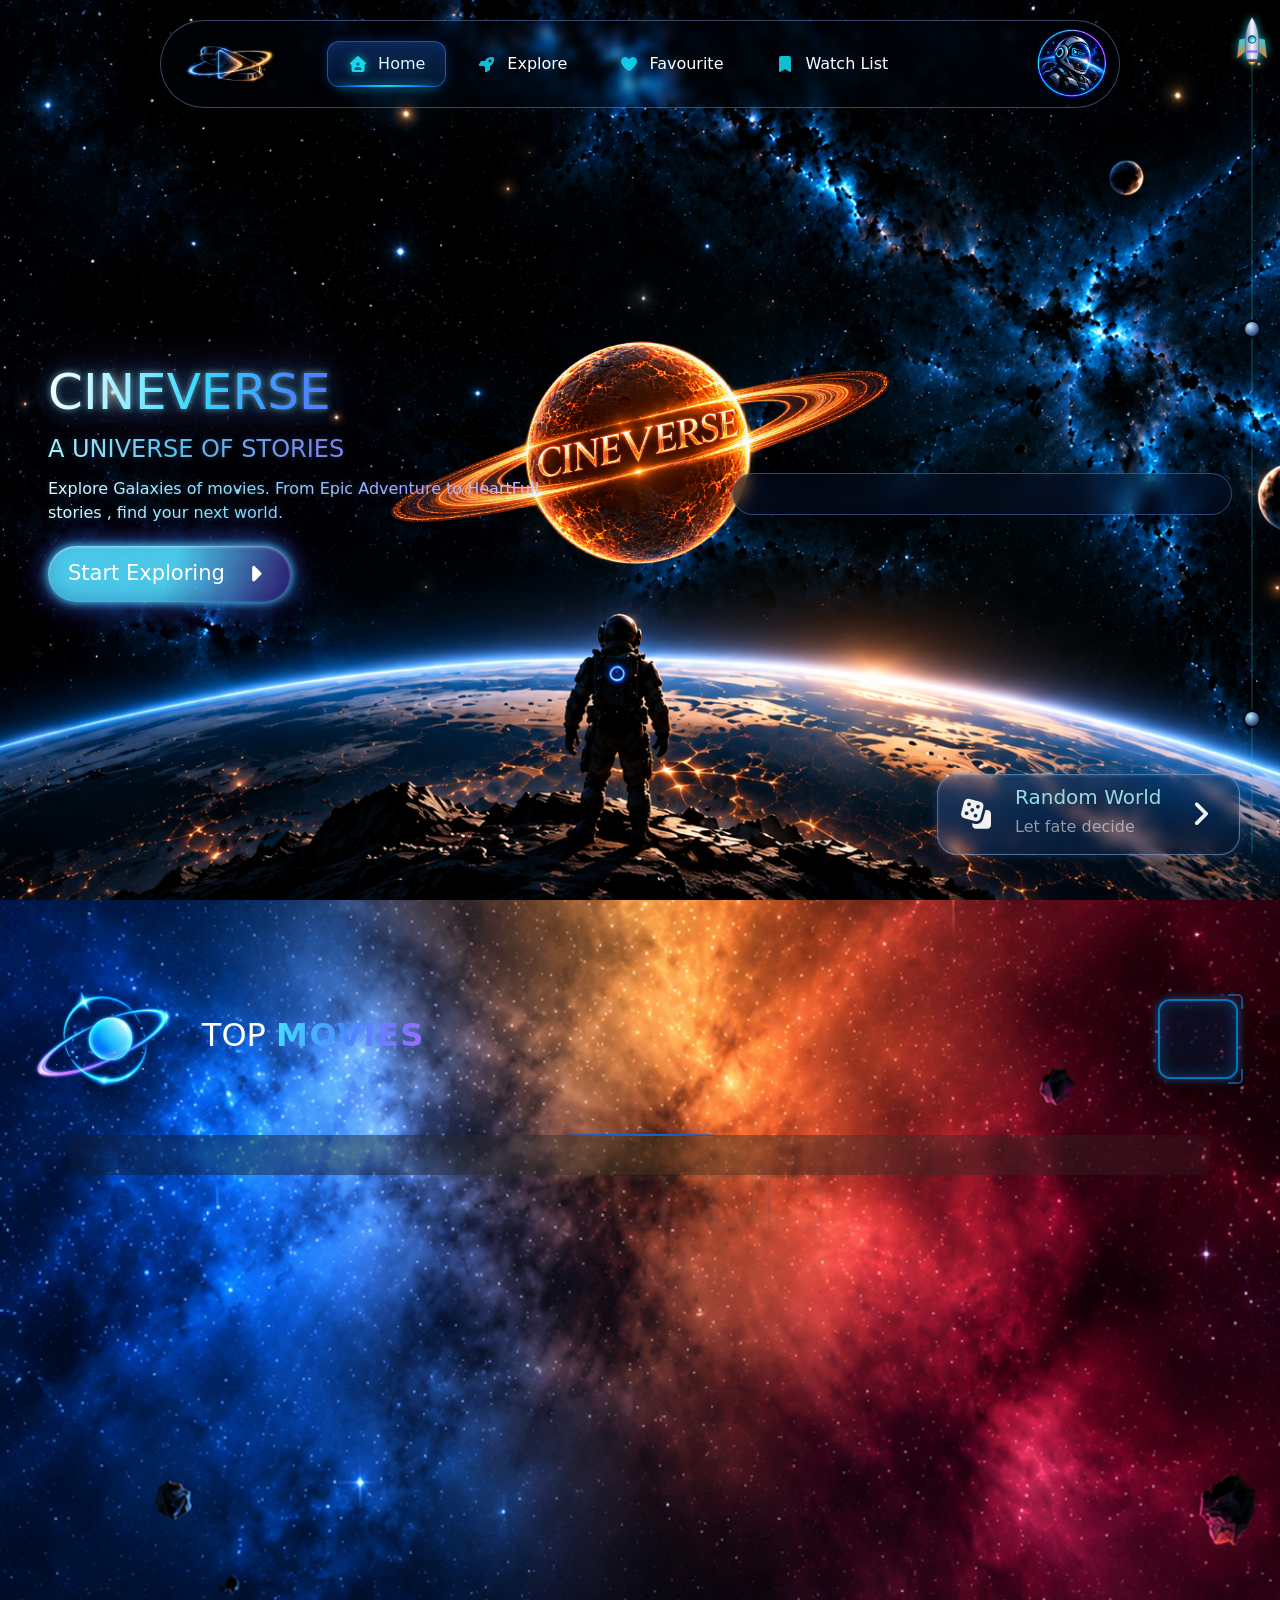
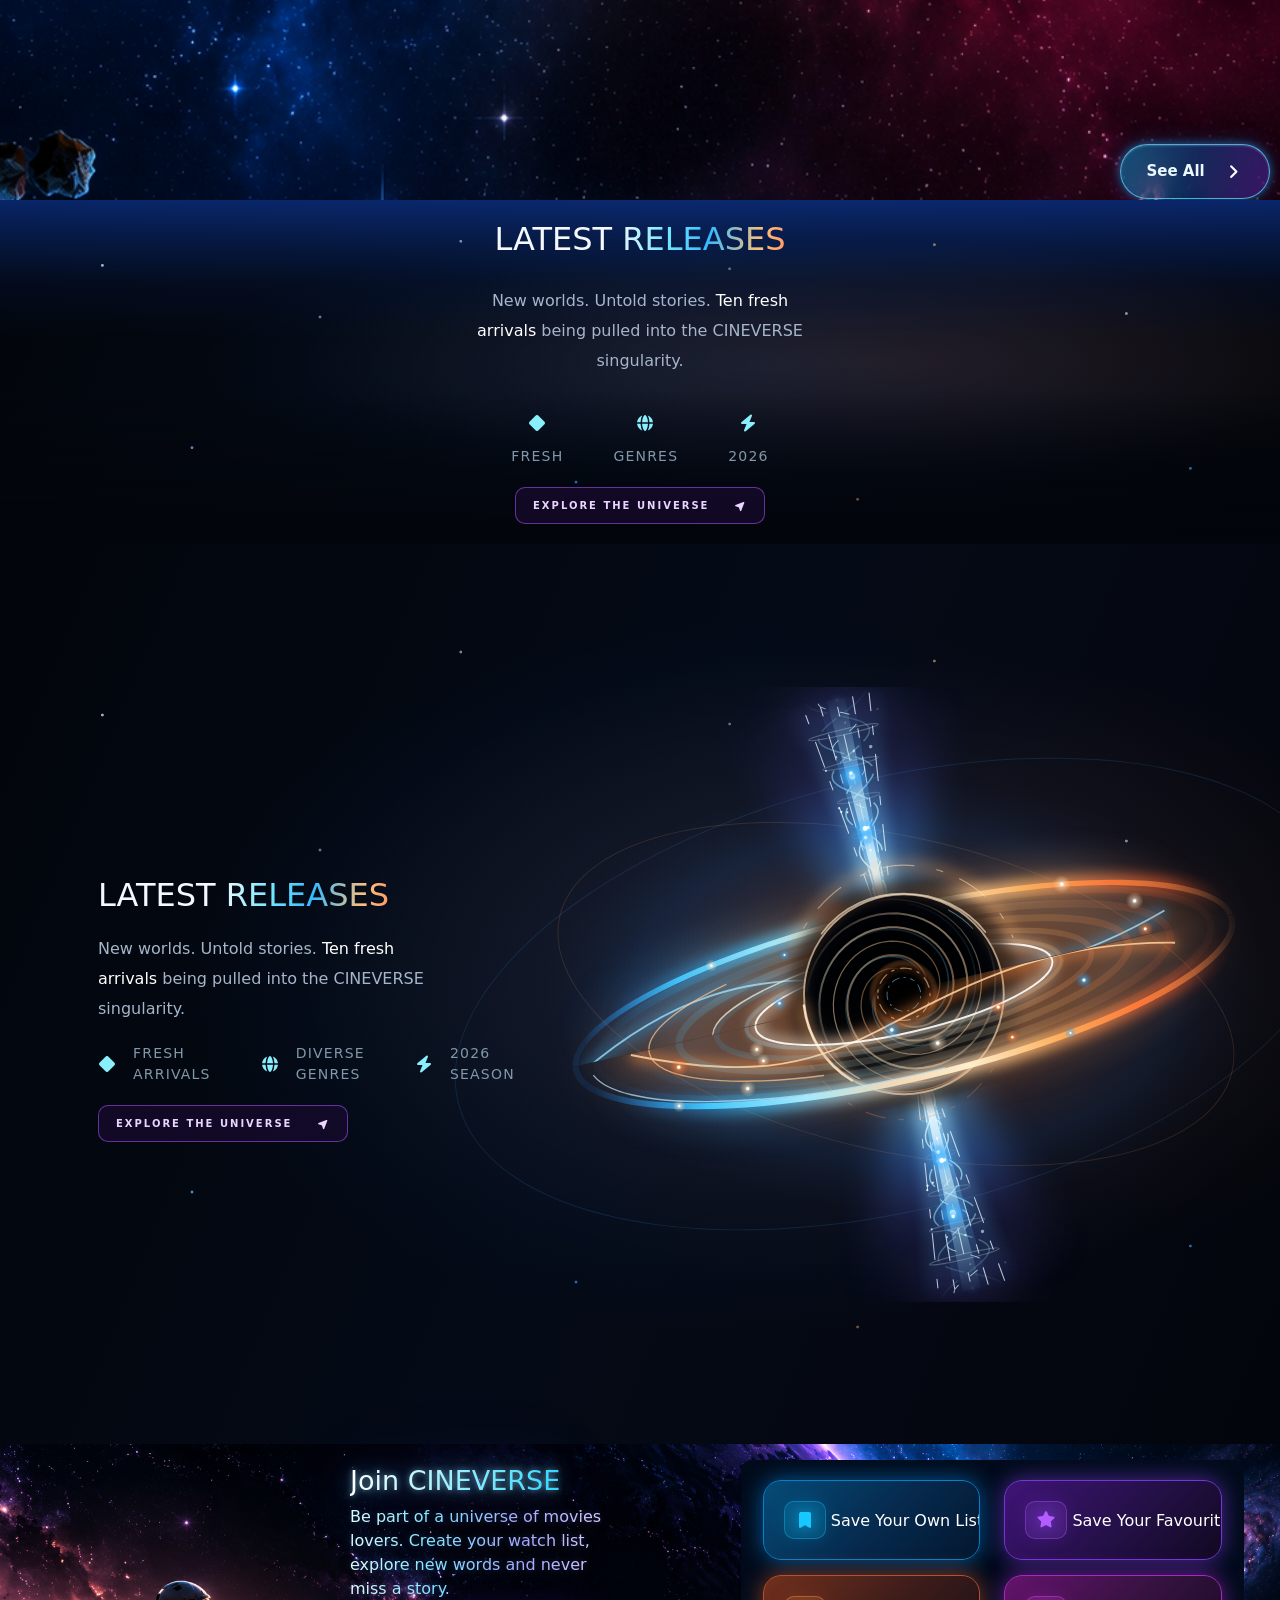
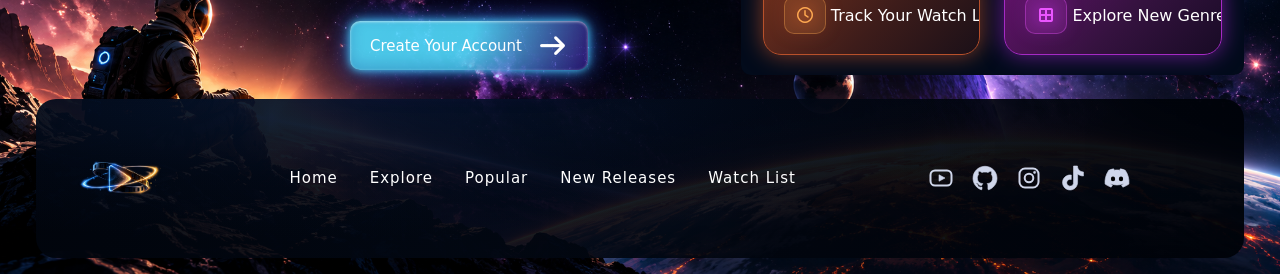
==== index.html @ 015a2615 "scrollbar" ====
<!doctype html>
<html lang="en">
  <head>
    <title>CINEVERSE | Movies Universe</title>
    <meta name="author" content="Amr Fathi Mohammed" />
    <meta name="viewport" content="width=device-width, initial-scale=1.0" />
    <meta
      name="description"
      content="Enter CINEVERSE, your ultimate movie discovery universe. Explore trending movies, top-rated films, popular genres, movie details, ratings, and trailers." />
    <meta
      name="keywords"
      content="CineVerse, movies, films, movie discovery, trending movies, top-rated movies, popular movies, movie trailers, movie ratings, film genres, cinema" />
    <meta name="application-name" content="CINEVERSE" />
    <meta name="theme-color" content="#080B18" />
    <meta name="color-scheme" content="dark" />
    <meta name="referrer" content="strict-origin-when-cross-origin" />

    <meta name="robots" content="index, follow, max-image-preview:large" />
    <meta name="googlebot" content="index, follow, max-image-preview:large" />

    <link rel="canonical" href="https://amro-fathi.github.io/CINEVERSE/" />

    <meta property="og:type" content="website" />
    <meta property="og:site_name" content="CINEVERSE" />
    <meta property="og:title" content="CINEVERSE | Discover Your Next Favorite Movie" />
    <meta
      property="og:description"
      content="Explore the universe of cinema with CINEVERSE. Discover trending movies, top-rated films, genres, ratings, and trailers." />
    <meta property="og:url" content="https://amro-fathi.github.io/CINEVERSE/" />
    <meta property="og:image" content="https://amro-fathi.github.io/CINEVERSE/images/preview.png" />
    <meta property="og:image:alt" content="CINEVERSE — Your Movie Discovery Universe" />
    <meta property="og:image:width" content="1200" />
    <meta property="og:image:height" content="630" />
    <meta property="og:locale" content="en_US" />

    <link rel="stylesheet" href="css/all.min.css" />
    <link rel="stylesheet" href="css/bootstrap.css" />
    <link rel="stylesheet" href="css/font.css" />
    <link rel="stylesheet" href="css/index.css" />
    <link rel="icon" type="image/x-icon" href="./images/Icon.png" />
  </head>
  <body>
    <div class="ss idle">
      <div class="ss-rail">
        <div class="ss-fill"></div>
      </div>
      <div class="ss-ship">
        <div class="ss-turn">
          <svg viewBox="0 -6 64 116" aria-hidden="true">
            <defs>
              <linearGradient id="ss-hull" x1="0" y1="0" x2="1" y2="0">
                <stop offset="0" stop-color="#8fa3c7" />
                <stop offset=".5" stop-color="#f4f8ff" />
                <stop offset="1" stop-color="#6d7fa6" />
              </linearGradient>

              <linearGradient id="ss-fin" x1="0" y1="0" x2="0" y2="1">
                <stop offset="0" stop-color="#ff7a18" />
                <stop offset="1" stop-color="#22d3ee" />
              </linearGradient>

              <radialGradient id="ss-glass" cx=".35" cy=".3" r=".8">
                <stop offset="0" stop-color="#e0fbff" />
                <stop offset=".5" stop-color="#22d3ee" />
                <stop offset="1" stop-color="#0b3a73" />
              </radialGradient>

              <linearGradient id="ss-flame" x1="0" y1="1" x2="0" y2="0">
                <stop offset="0" stop-color="#ffd54a" />
                <stop offset=".5" stop-color="#ff7a18" />
                <stop offset="1" stop-color="#ff7a18" stop-opacity="0" />
              </linearGradient>
            </defs>

            <!-- Engine flame -->
            <g class="flame">
              <path fill="url(#ss-flame)" d="M24 26 Q32 -4 40 26 Z" />
              <path fill="#fff6c8" opacity=".9" d="M28 26 Q32 8 36 26 Z" />
            </g>

            <!-- Side wings -->
            <path fill="url(#ss-fin)" d="M22 44 L5 30 L9 64 L22 66 Z" />
            <path fill="url(#ss-fin)" d="M42 44 L59 30 L55 64 L42 66 Z" />

            <!-- Ship body -->
            <rect x="24" y="23" width="16" height="7" rx="2" fill="#3b4a6b" />

            <path fill="url(#ss-hull)" stroke="#4a5b82" d="M32 104 C19 86 17 54 22 28 L42 28 C47 54 45 86 32 104 Z" />

            <rect x="22" y="40" width="20" height="4" fill="#7c5cff" opacity=".85" />

            <!-- Cockpit -->
            <circle cx="32" cy="64" r="7" fill="url(#ss-glass)" stroke="#2a3a5e" stroke-width="1.5" />

            <circle cx="29.5" cy="61.5" r="2" fill="#fff" opacity=".7" />
          </svg>
        </div>
      </div>
      <button class="ss-mark" type="button" data-label="Top Rated" aria-label="Go to Top Rated"></button>
      <button class="ss-mark" type="button" data-label="Latest" aria-label="Go to Latest"></button>

    </div>

    <nav class="main-nav">
      <div class="container-fluid">
        <div class="row justify-content-between">
          <div class="col-2 logo">
            <img src="./images/Logo.png" alt="Logo" class="img-fluid" />
          </div>
          <div class="col-9 d-flex justify-content-center align-items-center">
            <div class="links list-unstyled">
              <div class="link">
                <a class="nav-link active" href="./index.html"><i class="fa-solid fa-house-user"></i> Home</a>
              </div>
              <div class="link">
                <a class="nav-link" href="./pages/explore.html"><i class="fa-solid fa-rocket"></i> Explore</a>
              </div>
              <div class="link">
                <a class="nav-link" href="./pages/"><i class="fa-solid fa-heart"></i> Favourite</a>
              </div>
              <div class="link">
                <a class="nav-link" href="./pages/"><i class="fa-solid fa-bookmark"></i> Watch List</a>
              </div>
              <div class="search-container ms-auto" id="SearchContainer">
                <div class="input-group">
                  <span class="input-group-text" id="HomeSearch" onclick="toggleSearchActive()"><i class="fa-solid fa-magnifying-glass"></i></span>
                  <input
                    type="text"
                    id="SearchInput"
                    class="form-control"
                    placeholder="Search your movie..."
                    aria-label="Username"
                    aria-describedby="basic-addon1" />
                </div>
              </div>
            </div>
          </div>
          <div class="col-1 account-icon" onclick="stopPropagation(event)">
            <div class="img" onclick="OpenAccountPopup()"></div>
            <i class="fa-solid fa-chevron-left account-arrow" onclick="OpenAccountPopup()"></i>
          </div>
        </div>

        <div class="account-detailes" onclick="stopPropagation(event)">
          <div class="group">
            <div class="account-details-item">My profile</div>
            <div class="account-details-item">Watch History</div>
            <div class="account-details-item">Settings</div>
          </div>
          <div class="group">
            <div class="account-details-item logout">Log Out</div>
          </div>
        </div>
      </div>
    </nav>

    <div class="topbar">
      <a href="./index.html" class="topbar-logo">
        <img src="./images/Logo.png" class="img-fluid" alt="CINEVERSE" />
      </a>
      <div class="topbar-brand">
        <span>YOUR CINEMATIC UNIVERSE</span>
        <p>EXPLORE • DISCOVER • BELONG</p>
      </div>
      <div class="navbar-button" onclick="stopPropagation(event)">
        <div class="account-icon" onclick="OpenAccountPopupRight()">
          <div class="img"></div>
        </div>
      </div>
    </div>
    <div class="account-detailes-popup" onclick="stopPropagation(event)">
      <div class="content">
        <i class="fa-solid fa-xmark close" onclick="OpenAccountPopupRight()"></i>
        <div class="logo">
          <img src="./images/Logo.png" alt="Logo" class="img-fluid" />
        </div>
        <div class="links">
          <div class="account-details-item">
            <a class="nav-link active" href="#"><i class="fa-solid fa-house-user"></i> Home</a>
          </div>

          <div class="account-details-item">
            <a class="nav-link" href="./pages/"><i class="fa-solid fa-rocket"></i> Explore</a>
          </div>
          <div class="account-details-item">
            <a class="nav-link" href="./pages/"><i class="fa-solid fa-heart"></i> Favourite</a>
          </div>
          <div class="account-details-item">
            <a class="nav-link" href="./pages/"><i class="fa-solid fa-bookmark"></i> Watch List</a>
          </div>
        </div>
        <div class="account-details-search">
          <span class="input-group-text" id="basic-addon1"><i class="fa-solid fa-magnifying-glass"></i></span>
          <input type="text" class="search-input" placeholder="Search your movie..." aria-label="Username" aria-describedby="basic-addon1" />
        </div>
        <div class="account-icon">
          <div class="img"></div>
          <p class="muted">
            <a href="#" data-bs-toggle="tooltip" data-bs-title="Log Out"><i class="fa-solid fa-right-from-bracket"></i></a>
          </p>
          <div class="settings">
            <h4>CINEVERSE</h4>
            <p class="mb-0 profile">View Profile</p>
          </div>
        </div>
      </div>
    </div>
    <header>
      <div class="img">
        <img src="./images/mainHeader.png" alt="Cineverse" class="img-fluid" />
      </div>
      <div class="container-fluid h-100 px-5">
        <div class="content h-100">
          <div class="top mb-4">
            <h1>CINEVERSE</h1>
            <h4>A UNIVERSE OF STORIES</h4>
            <p>Explore Galaxies of movies. From Epic Adventure to HeartFull stories , find your next world.</p>
            <a class="home-link" href="#Top_Rated">Start Exploring<i class="fa-solid fa-caret-right"></i></a>
          </div>
          <div class="card js-header-destination"></div>
        </div>
      </div>
      <div class="random">
        <i class="fa-solid fa-dice dice"></i>
        <span>
          <h4>Random World</h4>
          <h6>Let fate decide</h6>
        </span>
        <i class="fa-solid fa-angle-right right"></i>
      </div>
    </header>
    <div class="destination">
      <div class="card js-mobile-destination"></div>
    </div>

    <section id="Top_Rated" class="py-5 position-relative">
      <div class="container-fluid py-3">
        <div class="head">
          <div class="row">
            <div class="col-7 left">
              <div class="img" onclick="showTop()">
                <img src="./images/TopRatedIcon.png" class="img-fluid" alt="Top" />
              </div>
              <div class="title">
                <h2>TOP <span>MOVIES</span></h2>
                <p class="mb-0">The most loved movies in Cineverse right now</p>
              </div>
            </div>
            <div class="col-5 right position-relative">
              <div class="checkbox-container">
                <input class="holo-checkbox-input" id="holo-check" type="checkbox" />
                <label class="holo-checkbox" for="holo-check">
                  <div class="holo-box">
                    <div class="holo-inner"></div>
                    <div class="scan-effect"></div>
                    <div class="holo-particles">
                      <div class="holo-particle"></div>
                      <div class="holo-particle"></div>
                      <div class="holo-particle"></div>
                      <div class="holo-particle"></div>
                      <div class="holo-particle"></div>
                      <div class="holo-particle"></div>
                    </div>

                    <div class="activation-rings">
                      <div class="activation-ring"></div>
                      <div class="activation-ring"></div>
                      <div class="activation-ring"></div>
                    </div>

                    <div class="cube-transform">
                      <div class="cube-face"></div>
                      <div class="cube-face"></div>
                      <div class="cube-face"></div>
                      <div class="cube-face"></div>
                      <div class="cube-face"></div>
                      <div class="cube-face"></div>
                    </div>
                  </div>

                  <div class="corner-accent"></div>
                  <div class="corner-accent"></div>
                  <div class="corner-accent"></div>
                  <div class="corner-accent"></div>
                </label>
              </div>
            </div>
          </div>
        </div>

        <div class="body">
          <div class="container m-auto position-relative">
            <div class="row" id="Top_Rated_Container">
              <!-- <div class="col-12 col-lg-4 order-2 order-lg-1">
              <div class="top top-two">
                <img src="./images/genres/sci-fi.png" class="planet" alt="" />
                <span class="rank">2</span>
                <div class="img">
                  <img src="./images/test.pnh.jpg" alt="Dune" />
                </div>
                <div class="content">
                  <h4 class="title">Dune</h4>
                  <div class="info">
                    <span>2021</span><span class="dot">•</span> <span>Sci-Fi</span><span class="dot">•</span>
                    <span class="rate"><i class="fa-solid fa-star"></i>8.0</span>
                  </div>
                  <div class="desc">
                    A brilliant young man journeys to the most dangerous planet in the universe to secure the future of his people.
                  </div>
                  <div class="actions">
                    <div class="view-details"><i class="fa-solid fa-play"></i><span>View Details</span></div>
                    <div class="bookmark"><i class="fa-regular fa-bookmark"></i></div>
                  </div>
                </div>
              </div>
            </div>
            <div class="col-12 col-lg-4 order-1 order-lg-2">
              <div class="top top-one">
                <img src="./images/genres/adventure.png" class="planet" alt="" />
                <span class="rank">1</span>
                <div class="img">
                  <img src="./images/test.pnh.jpg" alt="Interstellar" />
                </div>
                <div class="content">
                  <h4 class="title">Interstellar</h4>
                  <div class="info">
                    <span>2014</span><span class="dot">•</span> <span>Sci-Fi</span><span class="dot">•</span>
                    <span class="rate"><i class="fa-solid fa-star"></i>8.6</span>
                  </div>
                  <div class="desc">A team of explorers travel through a wormhole in space in an attempt to ensure humanity's survival.</div>
                  <div class="actions">
                    <div class="view-details"><i class="fa-solid fa-play"></i><span>View Details</span></div>
                    <div class="bookmark"><i class="fa-regular fa-bookmark"></i></div>
                  </div>
                </div>
              </div>
            </div>
            <div class="col-12 col-lg-4 order-3 order-lg-3">
              <div class="top top-three">
                <img src="./images/genres/action.png" class="planet" alt="" />
                <span class="rank">3</span>
                <div class="img">
                  <img src="./images/test.pnh.jpg" alt="The Dark Knight" />
                </div>
                <div class="content">
                  <h4 class="title">The Dark Knight</h4>
                  <div class="info">
                    <span>2008</span><span class="dot">•</span> <span>Action</span><span class="dot">•</span>
                    <span class="rate"><i class="fa-solid fa-star"></i>9.0</span>
                  </div>
                  <div class="desc">Batman faces his greatest challenge yet as the Joker unleashes chaos on Gotham City.</div>
                  <div class="actions">
                    <div class="view-details"><i class="fa-solid fa-play"></i><span>View Details</span></div>
                    <div class="bookmark"><i class="fa-regular fa-bookmark"></i></div>
                  </div>
                </div>
              </div>
            </div> -->
            </div>
            <div class="loadingPage active">
              <div class="wrapper-grid">
                <div class="cube">
                  <div class="face face-front">L</div>
                  <div class="face face-back"></div>
                  <div class="face face-right"></div>
                  <div class="face face-left"></div>
                  <div class="face face-top"></div>
                  <div class="face face-bottom"></div>
                </div>

                <div class="cube">
                  <div class="face face-front">O</div>
                  <div class="face face-back"></div>
                  <div class="face face-right"></div>
                  <div class="face face-left"></div>
                  <div class="face face-top"></div>
                  <div class="face face-bottom"></div>
                </div>

                <div class="cube">
                  <div class="face face-front">A</div>
                  <div class="face face-back"></div>
                  <div class="face face-right"></div>
                  <div class="face face-left"></div>
                  <div class="face face-top"></div>
                  <div class="face face-bottom"></div>
                </div>

                <div class="cube">
                  <div class="face face-front">D</div>
                  <div class="face face-back"></div>
                  <div class="face face-right"></div>
                  <div class="face face-left"></div>
                  <div class="face face-top"></div>
                  <div class="face face-bottom"></div>
                </div>

                <div class="cube">
                  <div class="face face-front">I</div>
                  <div class="face face-back"></div>
                  <div class="face face-right"></div>
                  <div class="face face-left"></div>
                  <div class="face face-top"></div>
                  <div class="face face-bottom"></div>
                </div>

                <div class="cube">
                  <div class="face face-front">N</div>
                  <div class="face face-back"></div>
                  <div class="face face-right"></div>
                  <div class="face face-left"></div>
                  <div class="face face-top"></div>
                  <div class="face face-bottom"></div>
                </div>

                <div class="cube">
                  <div class="face face-front">G</div>
                  <div class="face face-back"></div>
                  <div class="face face-right"></div>
                  <div class="face face-left"></div>
                  <div class="face face-top"></div>
                  <div class="face face-bottom"></div>
                </div>
              </div>

              <div class="loader">
                <span></span>

                <div id="dot-1" class="dot"></div>
                <div id="dot-2" class="dot"></div>
                <div id="dot-3" class="dot"></div>
                <div id="dot-4" class="dot"></div>
                <div id="dot-5" class="dot"></div>
              </div>
            </div>
          </div>
        </div>
        <a class="go-to-top" href=""> See All<i class="fa-solid fa-angle-right"></i> </a>
      </div>
    </section>
    <div class="latest-continue">
      <div class="content">
        <h2>LATEST <span>RELEASES</span></h2>
        <p class="latest-text">New worlds. Untold stories. <span>Ten fresh arrivals</span> being pulled into the CINEVERSE singularity.</p>
        <div class="info">
          <div class="item">
            <i class="fa-solid fa-diamond"></i>
            FRESH
          </div>
          <div class="item">
            <i class="fa-solid fa-globe"></i>
            GENRES
          </div>
          <div class="item">
            <i class="fa-solid fa-bolt"></i>
            2026
          </div>
        </div>
        <a href="#Top_Rated">
          <span>EXPLORE THE UNIVERSE</span>
          <i class="fa-solid fa-location-arrow"></i>
        </a>
      </div>
    </div>
    <section id="Latest">
      <div class="container-fluid px-5">
        <div class="row flex-column flex-md-row">
          <div class="col-12 col-md-6 left">
            <div class="content">
              <h2>LATEST <span>RELEASES</span></h2>
              <p class="latest-text">New worlds. Untold stories. <span>Ten fresh arrivals</span> being pulled into the CINEVERSE singularity.</p>
              <div class="info">
                <div class="item">
                  <i class="fa-solid fa-diamond"></i>
                  FRESH <br />
                  ARRIVALS
                </div>
                <div class="item">
                  <i class="fa-solid fa-globe"></i>
                  DIVERSE <br />
                  GENRES
                </div>
                <div class="item">
                  <i class="fa-solid fa-bolt"></i>
                  2026 <br />
                  SEASON
                </div>
              </div>
              <a href="./pages/explore.html">
                <span>EXPLORE THE UNIVERSE</span>
                <i class="fa-solid fa-location-arrow"></i>
              </a>
            </div>
          </div>
          <div class="col-12 col-md-6 right">
            <span class="ring ring-big"></span>
            <span class="ring ring-small"></span>
            <img class="black-hole" src="./images/blackhole-animated-v2.svg" alt="BlackHole" draggable="false" />
            <div class="cards" id="Movie_Cards"></div>
          </div>
        </div>
      </div>
    </section>

    <footer class="py-3">
      <div class="container-fluid px-5">
        <div class="row mb-4">
          <div class="col-3 d-none d-xl-block"></div>
          <div class="col-12 col-lg-5 col-xl-4 left">
            <h4>Join CINEVERSE</h4>
            <p>Be part of a universe of movies lovers. Create your watch list, explore new words and never miss a story.</p>
            <a class="home-link" href="">Create Your Account <i class="fa-solid fa-arrow-right"></i></a>
          </div>
          <div class="col-12 col-lg-7 col-xl-5 right row">
            <div class="col-12 col-sm-6 icon">
              <div class="item"><i class="fa-solid fa-bookmark"></i> Save Your Own List</div>
            </div>
            <div class="col-12 col-sm-6 icon">
              <div class="item"><i class="fa-solid fa-star"></i> Save Your Favourites</div>
            </div>
            <div class="col-12 col-sm-6 icon">
              <div class="item"><i class="fa-regular fa-clock"></i> Track Your Watch List</div>
            </div>
            <div class="col-12 col-sm-6 icon">
              <div class="item"><i class="fa-solid fa-border-all"></i> Explore New Genres</div>
            </div>
          </div>
        </div>

        <div class="bottom-bar row">
          <div class="col-lg-1 col-12 d-flex justify-content-center align-items-center">
            <div class="logo">
              <img src="./images/Logo.png" alt="Logo" class="img-fluid" />
            </div>
          </div>
          <div class="col-lg-8 col-12">
            <div class="links">
              <div class="link"><a href="./index.html">Home</a></div>
              <div class="link"><a href="./pages/explore.html">Explore</a></div>
              <div class="link"><a href="#Top_Rated">Popular</a></div>
              <div class="link"><a href="#Latest">New Releases</a></div>
              <div class="link"><a href="">Watch List</a></div>
            </div>
          </div>
          <div class="col-lg-2 col-12 d-flex justify-content-center align-items-center">
            <div class="icons">
              <!-- YouTube -->
              <a class="social yt" target="_blank" href="https://www.youtube.com" aria-label="YouTube" data-label="YouTube">
                <svg viewBox="0 0 24 24" aria-hidden="true">
                  <defs>
                    <clipPath id="ytClip"><rect x="1.5" y="4.5" width="21" height="15" rx="4.5" /></clipPath>
                    <linearGradient id="ytShine">
                      <stop offset="0" stop-color="#fff" stop-opacity="0" />
                      <stop offset=".5" stop-color="#fff" stop-opacity=".55" />
                      <stop offset="1" stop-color="#fff" stop-opacity="0" />
                    </linearGradient>
                  </defs>
                  <rect class="ic-s box" pathLength="1" x="1.5" y="4.5" width="21" height="15" rx="4.5" />
                  <g clip-path="url(#ytClip)">
                    <g transform="skewX(-20)"><rect class="shine" x="-12" y="3" width="6" height="18" fill="url(#ytShine)" /></g>
                  </g>
                  <g class="tri-g"><polygon class="ic tri" pathLength="1" points="10,8.8 16,12 10,15.2" /></g>
                </svg>
              </a>

              <!-- GitHub -->
              <a class="social gh" target="_blank" href="https://github.com/Amro-Fathi" aria-label="GitHub" data-label="GitHub">
                <svg viewBox="0 0 24 24" aria-hidden="true">
                  <defs>
                    <linearGradient id="ghGrad" gradientUnits="userSpaceOnUse" x1="0" y1="0" x2="24" y2="24" spreadMethod="repeat">
                      <stop offset="0" stop-color="#b388ff" />
                      <stop offset=".5" stop-color="#6ee7ff" />
                      <stop offset="1" stop-color="#b388ff" />
                      <animateTransform
                        attributeName="gradientTransform"
                        type="translate"
                        from="0 0"
                        to="24 24"
                        dur="1.6s"
                        repeatCount="indefinite" />
                    </linearGradient>
                  </defs>
                  <g class="wob">
                    <path
                      class="ic cat"
                      pathLength="1"
                      d="M12 .297c-6.63 0-12 5.373-12 12 0 5.303 3.438 9.8 8.205 11.385.6.113.82-.258.82-.577 0-.285-.01-1.04-.015-2.04-3.338.724-4.042-1.61-4.042-1.61C4.422 18.07 3.633 17.7 3.633 17.7c-1.087-.744.084-.729.084-.729 1.205.084 1.838 1.236 1.838 1.236 1.07 1.835 2.809 1.305 3.495.998.108-.776.417-1.305.76-1.605-2.665-.3-5.466-1.332-5.466-5.93 0-1.31.465-2.38 1.235-3.22-.135-.303-.54-1.523.105-3.176 0 0 1.005-.322 3.3 1.23.96-.267 1.98-.399 3-.405 1.02.006 2.04.138 3 .405 2.28-1.552 3.285-1.23 3.285-1.23.645 1.653.24 2.873.12 3.176.765.84 1.23 1.91 1.23 3.22 0 4.61-2.805 5.625-5.475 5.92.42.36.81 1.096.81 2.22 0 1.606-.015 2.896-.015 3.286 0 .315.21.69.825.57C20.565 22.092 24 17.592 24 12.297c0-6.627-5.373-12-12-12" />
                  </g>
                </svg>
              </a>

              <!-- Instagram -->
              <a class="social ig" href="#TOP" aria-label="Instagram" data-label="Instagram">
                <svg viewBox="0 0 24 24" aria-hidden="true">
                  <defs>
                    <linearGradient id="igGrad" gradientUnits="userSpaceOnUse" x1="2" y1="22" x2="22" y2="2">
                      <stop offset="0" stop-color="#fd9a2d" />
                      <stop offset=".45" stop-color="#f1337b" />
                      <stop offset="1" stop-color="#8a3ab9" />
                      <animateTransform
                        attributeName="gradientTransform"
                        type="rotate"
                        from="0 12 12"
                        to="360 12 12"
                        dur="4s"
                        repeatCount="indefinite" />
                    </linearGradient>
                  </defs>
                  <rect class="ic-s frame" pathLength="1" x="2.5" y="2.5" width="19" height="19" rx="5.5" />
                  <g class="lens-g"><circle class="ic-s lens" pathLength="1" cx="12" cy="12" r="4.3" /></g>
                  <circle class="flash-ring" cx="17.6" cy="6.4" r="1.1" />
                  <g class="dot-g"><circle class="ic dot" pathLength="1" cx="17.6" cy="6.4" r="1.1" /></g>
                </svg>
              </a>

              <!-- TikTok -->
              <a class="social tk" href="#TOP" aria-label="TikTok" data-label="TikTok">
                <svg viewBox="0 0 24 24" aria-hidden="true">
                  <defs>
                    <path
                      id="tkPath"
                      pathLength="1"
                      d="M12.525.02c1.31-.02 2.61-.01 3.91-.02.08 1.53.63 3.09 1.75 4.17 1.12 1.11 2.7 1.62 4.24 1.79v4.03c-1.44-.05-2.89-.35-4.2-.97-.57-.26-1.1-.59-1.62-.93-.01 2.92.01 5.84-.02 8.75-.08 1.4-.54 2.79-1.35 3.94-1.31 1.92-3.58 3.17-5.91 3.21-1.43.08-2.86-.31-4.08-1.03-2.02-1.19-3.44-3.37-3.65-5.71-.02-.5-.03-1-.01-1.49.18-1.9 1.12-3.72 2.58-4.96 1.66-1.44 3.98-2.13 6.15-1.72.02 1.48-.04 2.96-.04 4.44-.99-.32-2.15-.23-3.02.37-.63.41-1.11 1.04-1.36 1.75-.21.51-.15 1.07-.14 1.61.24 1.64 1.82 3.02 3.5 2.87 1.12-.01 2.19-.66 2.77-1.61.19-.33.4-.67.41-1.06.1-1.79.06-3.57.07-5.36.01-4.03-.01-8.05.02-12.07z" />
                  </defs>
                  <g class="beat-g">
                    <use href="#tkPath" class="ghost g1" />
                    <use href="#tkPath" class="ghost g2" />
                    <use href="#tkPath" class="ic main" />
                  </g>
                  <circle class="spark sp1" cx="21.5" cy="7" r=".8" />
                  <circle class="spark sp2" cx="2.5" cy="15" r=".8" />
                </svg>
              </a>

              <!-- Discord -->
              <a class="social dc" target="_blank" href="https://discord.com/" aria-label="Discord" data-label="Discord">
                <svg viewBox="0 0 24 24" aria-hidden="true">
                  <g class="bob-g">
                    <path
                      class="ic"
                      pathLength="1"
                      d="M20.317 4.3698a19.7913 19.7913 0 00-4.8851-1.5152.0741.0741 0 00-.0785.0371c-.211.3753-.4447.8648-.6083 1.2495-1.8447-.2762-3.68-.2762-5.4868 0-.1636-.3933-.4058-.8742-.6177-1.2495a.077.077 0 00-.0785-.037 19.7363 19.7363 0 00-4.8852 1.515.0699.0699 0 00-.0321.0277C.5334 9.0458-.319 13.5799.0992 18.0578a.0824.0824 0 00.0312.0561c2.0528 1.5076 4.0413 2.4228 5.9929 3.0294a.0777.0777 0 00.0842-.0276c.4616-.6304.8731-1.2952 1.226-1.9942a.076.076 0 00-.0416-.1057c-.6528-.2476-1.2743-.5495-1.8722-.8923a.077.077 0 01-.0076-.1277c.1258-.0943.2517-.1923.3718-.2914a.0743.0743 0 01.0776-.0105c3.9278 1.7933 8.18 1.7933 12.0614 0a.0739.0739 0 01.0785.0095c.1202.099.246.1981.3728.2924a.077.077 0 01-.0066.1276 12.2986 12.2986 0 01-1.873.8914.0766.0766 0 00-.0407.1067c.3604.698.7719 1.3628 1.225 1.9932a.076.076 0 00.0842.0286c1.961-.6067 3.9495-1.5219 6.0023-3.0294a.077.077 0 00.0313-.0552c.5004-5.177-.8382-9.6739-3.5485-13.6604a.061.061 0 00-.0312-.0286z" />
                    <g class="eyes">
                      <ellipse class="eye" cx="8.02" cy="12.9" rx="2.16" ry="2.42" />
                      <ellipse class="eye" cx="15.99" cy="12.9" rx="2.16" ry="2.42" />
                    </g>
                  </g>
                </svg>
              </a>
            </div>
          </div>
        </div>
      </div>
    </footer>

    <!-- <script src="js/plugins/jquery.js"></script> -->
    <script src="js/bootstrap.js"></script>
    <script src="js/components/navbar.js"></script>
    <script src="js/components/spaceship.js"></script>
    <script src="js/api/fetch.js"></script>
    <script src="js/pages/home.js"></script>
  </body>
</html>
---- css/font.css ----
/* latin-ext */
@font-face {
  font-family: 'DM Sans';
  font-style: italic;
  font-weight: 100 1000;
  font-display: swap;
  src: url(https://fonts.gstatic.com/s/dmsans/v17/rP2Fp2ywxg089UriCZa4ET-DNl0.woff2) format('woff2');
  unicode-range: U+0100-02BA, U+02BD-02C5, U+02C7-02CC, U+02CE-02D7, U+02DD-02FF, U+0304, U+0308, U+0329, U+1D00-1DBF, U+1E00-1E9F, U+1EF2-1EFF, U+2020, U+20A0-20AB, U+20AD-20C0, U+2113, U+2C60-2C7F, U+A720-A7FF;
}
/* latin */
@font-face {
  font-family: 'DM Sans';
  font-style: italic;
  font-weight: 100 1000;
  font-display: swap;
  src: url(https://fonts.gstatic.com/s/dmsans/v17/rP2Fp2ywxg089UriCZa4Hz-D.woff2) format('woff2');
  unicode-range: U+0000-00FF, U+0131, U+0152-0153, U+02BB-02BC, U+02C6, U+02DA, U+02DC, U+0304, U+0308, U+0329, U+2000-206F, U+20AC, U+2122, U+2191, U+2193, U+2212, U+2215, U+FEFF, U+FFFD;
}
/* latin-ext */
@font-face {
  font-family: 'DM Sans';
  font-style: normal;
  font-weight: 100 1000;
  font-display: swap;
  src: url(https://fonts.gstatic.com/s/dmsans/v17/rP2Hp2ywxg089UriCZ2IHSeH.woff2) format('woff2');
  unicode-range: U+0100-02BA, U+02BD-02C5, U+02C7-02CC, U+02CE-02D7, U+02DD-02FF, U+0304, U+0308, U+0329, U+1D00-1DBF, U+1E00-1E9F, U+1EF2-1EFF, U+2020, U+20A0-20AB, U+20AD-20C0, U+2113, U+2C60-2C7F, U+A720-A7FF;
}
/* latin */
@font-face {
  font-family: 'DM Sans';
  font-style: normal;
  font-weight: 100 1000;
  font-display: swap;
  src: url(https://fonts.gstatic.com/s/dmsans/v17/rP2Hp2ywxg089UriCZOIHQ.woff2) format('woff2');
  unicode-range: U+0000-00FF, U+0131, U+0152-0153, U+02BB-02BC, U+02C6, U+02DA, U+02DC, U+0304, U+0308, U+0329, U+2000-206F, U+20AC, U+2122, U+2191, U+2193, U+2212, U+2215, U+FEFF, U+FFFD;
}
/* cyrillic-ext */
@font-face {
  font-family: 'Forum';
  font-style: normal;
  font-weight: 400;
  font-display: swap;
  src: url(https://fonts.gstatic.com/s/forum/v19/6aey4Ky-Vb8Ew8IcOpIq3g.woff2) format('woff2');
  unicode-range: U+0460-052F, U+1C80-1C8A, U+20B4, U+2DE0-2DFF, U+A640-A69F, U+FE2E-FE2F;
}
/* cyrillic */
@font-face {
  font-family: 'Forum';
  font-style: normal;
  font-weight: 400;
  font-display: swap;
  src: url(https://fonts.gstatic.com/s/forum/v19/6aey4Ky-Vb8Ew8IVOpIq3g.woff2) format('woff2');
  unicode-range: U+0301, U+0400-045F, U+0490-0491, U+04B0-04B1, U+2116;
}
/* latin-ext */
@font-face {
  font-family: 'Forum';
  font-style: normal;
  font-weight: 400;
  font-display: swap;
  src: url(https://fonts.gstatic.com/s/forum/v19/6aey4Ky-Vb8Ew8IfOpIq3g.woff2) format('woff2');
  unicode-range: U+0100-02BA, U+02BD-02C5, U+02C7-02CC, U+02CE-02D7, U+02DD-02FF, U+0304, U+0308, U+0329, U+1D00-1DBF, U+1E00-1E9F, U+1EF2-1EFF, U+2020, U+20A0-20AB, U+20AD-20C0, U+2113, U+2C60-2C7F, U+A720-A7FF;
}
/* latin */
@font-face {
  font-family: 'Forum';
  font-style: normal;
  font-weight: 400;
  font-display: swap;
  src: url(https://fonts.gstatic.com/s/forum/v19/6aey4Ky-Vb8Ew8IROpI.woff2) format('woff2');
  unicode-range: U+0000-00FF, U+0131, U+0152-0153, U+02BB-02BC, U+02C6, U+02DA, U+02DC, U+0304, U+0308, U+0329, U+2000-206F, U+20AC, U+2122, U+2191, U+2193, U+2212, U+2215, U+FEFF, U+FFFD;
}
---- css/index.css ----
:root {
  --primary-Blue: #1597ff;
  --primary-Orange: #ff7a24;
}

@keyframes cosmic-Title {
  from {
    background-position: 0% center;
    filter: drop-shadow(0 0 3px rgba(180, 240, 255, 0.45)) drop-shadow(0 0 10px rgba(35, 190, 255, 0.32)) drop-shadow(0 0 22px rgba(75, 105, 255, 0.22));
  }
  to {
    background-position: 100% center;
    filter: drop-shadow(0 0 4px rgba(200, 245, 255, 0.6)) drop-shadow(0 0 13px rgba(35, 190, 255, 0.42)) drop-shadow(0 0 26px rgba(110, 80, 255, 0.28)) drop-shadow(0 0 34px rgba(190, 80, 255, 0.12));
  }
}
@keyframes cosmic-subtitle {
  from {
    background-position: 0% center;
    filter: drop-shadow(0 0 3px rgba(53, 190, 255, 0.2));
  }
  to {
    background-position: 100% center;
    filter: drop-shadow(0 0 6px rgba(120, 104, 255, 0.3));
  }
}
nav {
  position: fixed;
  top: 20px;
  right: initial;
  bottom: initial;
  left: 50%;
  z-index: 999;
  transform: translateX(-50%);
  width: 75%;
  color: #fff;
  border-radius: 100px;
  background: rgba(3, 8, 18, 0.28);
  backdrop-filter: blur(4px);
  border: 1px solid rgba(150, 180, 255, 0.38);
}
@media (max-width: 1300px) {
  nav {
    background: rgba(3, 8, 18, 0.28);
    border: none;
  }
  nav .container-fluid {
    display: none;
  }
}
@media (min-width: 992px) and (max-width: 1300px) {
  nav {
    height: initial;
    border: 1px solid rgba(150, 180, 255, 0.38);
  }
  nav .container-fluid {
    display: block;
  }
}
nav .logo {
  display: flex;
  flex-direction: row;
  justify-content: center;
  align-items: center;
  width: 10%;
}
@media (max-width: 1300px) {
  nav .logo {
    display: none;
  }
}
@media (min-width: 1181px) and (max-width: 1300px) {
  nav .logo {
    display: flex;
    width: 14%;
  }
}
nav .links {
  width: 100%;
  margin: auto;
  display: flex;
  flex-direction: row;
  justify-content: start;
  align-items: center;
  padding: 20px;
  padding-right: 0px;
  column-gap: 10px;
}
nav .links .link .nav-link {
  display: flex;
  flex-direction: row;
  justify-content: center;
  align-items: center;
  position: relative;
  padding: 10px 20px;
  border: 1px solid transparent;
  border-radius: 12px;
  color: #fff;
  transition-duration: 1s;
  white-space: nowrap;
}
nav .links .link .nav-link i {
  color: rgba(17, 217, 239, 0.8745098039);
  margin-right: 10px;
}
nav .links .link .nav-link::before {
  content: "";
  position: absolute;
  top: initial;
  right: initial;
  bottom: -8px;
  left: 10%;
  z-index: initial;
  width: 100%;
  height: 15px;
  background: radial-gradient(ellipse, rgba(40, 125, 255, 0.8) 0%, rgba(17, 217, 239, 0.3) 40%, transparent 75%);
  filter: blur(20px);
  opacity: 0;
  transition: opacity 0.4s ease;
}
nav .links .link .nav-link::after {
  content: "";
  position: absolute;
  position: absolute;
  top: initial;
  right: initial;
  bottom: -1px;
  left: 50%;
  z-index: initial;
  width: 0;
  height: 2px;
  border-radius: 10px;
  transform: translateX(-50%);
  background: linear-gradient(90deg, transparent, #168bff, #11d9ef, #168bff, transparent);
  box-shadow: 0 0 10px rgba(17, 217, 239, 0.8);
  transition: width 0.4s ease;
}
nav .links .link .nav-link.active {
  color: #dffaff;
  background: linear-gradient(180deg, rgba(13, 43, 96, 0.85), rgba(4, 15, 40, 0.92));
  border-color: rgba(40, 145, 255, 0.55);
  box-shadow: inset 0 0 12px rgba(35, 115, 255, 0.12), 0 0 10px rgba(25, 105, 255, 0.2), 0 0 22px rgba(25, 105, 255, 0.12);
}
nav .links .link .nav-link.active::before {
  opacity: 1;
}
nav .links .link .nav-link.active::after {
  width: 85%;
}
nav .links .link .nav-link.active i {
  color: #11d9ef;
  filter: drop-shadow(0 0 5px rgba(17, 217, 239, 0.7));
}
nav .links .link .nav-link:hover {
  background: rgba(13, 43, 96, 0.45);
  border-color: rgba(17, 217, 239, 0.35);
  box-shadow: inset 0 0 12px rgba(17, 217, 239, 0.06), 0 0 15px rgba(17, 217, 239, 0.1);
}
nav .links .link .nav-link:hover::before {
  opacity: 0.8;
}
nav .links .link .nav-link:hover::after {
  width: 75%;
}
nav .links .search-container {
  flex: 1;
  min-width: 0;
  display: flex;
  flex-direction: row;
  justify-content: end;
  align-items: center;
}
@media (min-width: 992px) and (max-width: 1300px) {
  nav .links .search-container {
    display: none;
  }
}
nav .links .search-container.active .input-group {
  width: 80%;
}
@media (max-width: 1300px) {
  nav .links .search-container.active .input-group {
    width: 100%;
  }
}
nav .links .search-container .input-group {
  padding: 5px;
  width: 55px;
  box-sizing: border-box;
  display: flex;
  flex-direction: row-reverse;
  justify-content: space-between;
  align-items: center;
  background: rgba(3, 7, 16, 0.95);
  border: 1px solid rgba(17, 217, 239, 0.3);
  border-radius: 30px;
  transition: width 1s ease;
}
nav .links .search-container .input-group .input-group-text {
  padding: 10px;
  border: none;
  background: transparent;
  color: #11d9ef;
  cursor: pointer;
  flex-shrink: 0;
}
nav .links .search-container .input-group input {
  width: 0;
  min-width: 0;
  padding: 10px 0;
  opacity: 0;
  overflow: hidden;
  flex: 0 0 auto;
  box-sizing: border-box;
  color: #fff;
  background: transparent;
  border: none;
  outline: none;
  transition: width 0.5s ease, opacity 0.3s ease, padding 0.5s ease;
}
nav .links .search-container .input-group input.active {
  width: calc(100% - 45px);
  padding: 10px;
  opacity: 1;
  box-shadow: none;
}
nav .links .search-container .input-group input:focus {
  box-shadow: none;
}
nav .links .search-container .input-group input::placeholder {
  color: #858b9a;
}
nav .account-icon {
  display: flex;
  flex-direction: row;
  justify-content: center;
  align-items: center;
}
@media (min-width: 992px) and (max-width: 1300px) {
  nav .account-icon {
    justify-content: end;
  }
}
nav .account-icon {
  flex-grow: 1;
  position: relative;
}
nav .account-icon .img {
  width: 70px;
  height: 70px;
  background-image: url("../images/Profile.jpg");
  background-repeat: no-repeat;
  background-size: cover;
  background-position: center;
  cursor: pointer;
  border-radius: 50%;
}
nav .account-icon i {
  cursor: pointer;
  position: absolute;
  top: 50%;
  right: 10%;
  bottom: initial;
  left: initial;
  z-index: initial;
  transform: translateY(-50%) rotate(0deg);
  transition: right 0.5s ease, opacity 1s ease;
  opacity: 1;
  transition-duration: 1s;
}
@media (min-width: 992px) and (max-width: 1300px) {
  nav .account-icon i {
    display: none;
  }
}
nav .account-icon i.active {
  transform: translateY(-50%) rotate(180deg);
  right: -90%;
  opacity: 0;
}
nav .account-detailes {
  border-radius: 10px;
  padding: 10px;
  background: linear-gradient(135deg, rgba(4, 10, 20, 0.98) 0%, rgba(7, 15, 30, 0.98) 35%, rgba(17, 14, 42, 0.92) 70%, rgba(28, 12, 48, 0.98) 100%);
  backdrop-filter: blur(8px);
  border: 1px solid rgba(142, 182, 255, 0.28);
  box-shadow: inset 0 1px 0 rgba(255, 255, 255, 0.28), inset 0 -20px 50px rgba(73, 70, 160, 0.28), 0 10px 35px rgba(0, 0, 0, 0.75), 0 0 35px rgba(80, 120, 255, 0.42);
  position: absolute;
  top: 110%;
  right: -100%;
  bottom: initial;
  left: initial;
  z-index: initial;
  text-align: center;
  display: flex;
  flex-direction: column;
  justify-content: center;
  align-items: center;
  row-gap: 10px;
  transition-duration: 1s;
}
nav .account-detailes.active {
  right: 0.5%;
}
nav .account-detailes .group {
  border-radius: 10px;
  display: flex;
  flex-direction: column;
  justify-content: center;
  align-items: center;
  row-gap: 10px;
  width: 100%;
  padding: 20px 5px;
}
nav .account-detailes .group .account-details-item {
  cursor: pointer;
  border-radius: 10px;
  width: 100%;
  position: relative;
  padding: 10px 40px;
  border: rgba(17, 217, 239, 0.8745098039) 2px solid;
  color: #e7fcff;
  background: rgba(5, 10, 25, 0.85);
  transition-duration: 0.5s;
  overflow: hidden;
}
nav .account-detailes .group .account-details-item::before {
  content: "";
  position: absolute;
  top: 0;
  right: initial;
  bottom: initial;
  left: -120%;
  z-index: initial;
  width: 80%;
  height: 100%;
  background: linear-gradient(90deg, transparent, rgba(17, 217, 239, 0.15), rgba(17, 217, 239, 0.45), rgba(17, 217, 239, 0.15), transparent);
  transform: skewX(-20deg);
  transition-duration: 0.5s;
}
nav .account-detailes .group .account-details-item.logout::before {
  background: linear-gradient(90deg, transparent, rgba(255, 53, 79, 0.15), rgba(255, 53, 79, 0.45), rgba(255, 53, 79, 0.15), transparent);
}
nav .account-detailes .group .account-details-item:hover {
  transform: translateX(4px);
  border-color: #7df4ff;
  box-shadow: 0 0 8px rgba(17, 217, 239, 0.8), 0 0 25px rgba(17, 217, 239, 0.3), inset 0 0 20px rgba(17, 217, 239, 0.08);
}
nav .account-detailes .group .account-details-item:hover.logout {
  border-color: #ff5368;
  box-shadow: 0 0 8px rgba(255, 53, 79, 0.8), 0 0 25px rgba(255, 53, 79, 0.3), inset 0 0 20px rgba(255, 53, 79, 0.08);
}
nav .account-detailes .group .account-details-item:hover::before {
  left: 140%;
}
nav .account-detailes .group .account-details-item.logout {
  background: linear-gradient(135deg, rgba(20, 4, 7, 0.98) 0%, rgba(35, 7, 14, 0.98) 35%, rgba(42, 8, 20, 0.92) 70%, rgba(48, 6, 12, 0.98) 100%);
  backdrop-filter: blur(8px);
  border: 1px solid rgba(255, 70, 85, 0.3);
  box-shadow: inset 0 1px 0 rgba(255, 220, 220, 0.12), inset 0 -20px 50px rgba(160, 20, 40, 0.25), 0 10px 35px rgba(0, 0, 0, 0.75), 0 0 35px rgba(255, 35, 55, 0.25);
}

.account-detailes-popup {
  position: fixed;
  top: 50%;
  right: initial;
  bottom: initial;
  left: -140%;
  z-index: 999;
}
.account-detailes-popup.active {
  left: 0;
}
.account-detailes-popup {
  transform: translateY(-50%);
  width: 300px;
  height: 100%;
  padding: 20px;
  background: linear-gradient(145deg, rgba(5, 12, 25, 0.97) 0%, rgba(7, 15, 32, 0.97) 40%, rgba(18, 12, 42, 0.96) 75%, rgba(30, 12, 50, 0.97) 100%);
  clip-path: polygon(0% 0%, 84% 0%, 100% 7%, 100% 47%, 94% 54%, 100% 61%, 100% 93%, 91% 100%, 62% 100%, 54% 95%, 8% 100%, 0% 93%, 0% 8%);
  box-shadow: 0 15px 40px rgba(0, 0, 0, 0.75), 0 0 30px rgba(17, 217, 239, 0.15), 0 0 50px rgba(110, 70, 255, 0.12);
  transition-duration: 1s;
  row-gap: 10px;
}
.account-detailes-popup::before {
  content: "";
  position: absolute;
  inset: 0;
  background: linear-gradient(135deg, #11d9ef 0%, #11d9ef 35%, #6f9cff 58%, #a86cff 78%, #d276ff 100%);
  clip-path: inherit;
  z-index: -2;
}
.account-detailes-popup::after {
  content: "";
  position: absolute;
  inset: 3px;
  background: linear-gradient(145deg, rgba(5, 12, 25, 0.98), rgba(8, 15, 32, 0.97) 45%, rgba(20, 13, 43, 0.96));
  clip-path: polygon(0% 0%, 84% 0%, 100% 7%, 100% 47%, 94% 54%, 100% 61%, 100% 93%, 91% 100%, 62% 100%, 54% 95%, 8% 100%, 0% 93%, 0% 8%);
  z-index: -1;
  background-image: url("../images/navbarbg.png");
  background-repeat: no-repeat;
  background-size: cover;
  background-position: center;
}
.account-detailes-popup {
  color: #fff;
}
.account-detailes-popup .content {
  display: flex;
  flex-direction: column;
  justify-content: space-evenly;
  align-items: start;
  height: 100%;
}
.account-detailes-popup .content .close {
  position: absolute;
  top: 20px;
  right: 20px;
  bottom: initial;
  left: initial;
  z-index: initial;
  display: flex;
  flex-direction: row;
  justify-content: center;
  align-items: center;
  color: rgba(17, 217, 239, 0.8745098039);
  background: linear-gradient(135deg, #061535 0%, #0a1d4a 18%, #0b1738 35%, #070f27 52%, #0a1233 68%, #17154a 84%, #25205f 100%);
  border-radius: 20%;
  font-size: 12px;
  width: 30px;
  height: 30px;
  cursor: pointer;
  transition-duration: 0.5s;
}
.account-detailes-popup .content {
  position: relative;
}
.account-detailes-popup .content .logo {
  width: 80%;
  align-content: start;
}
.account-detailes-popup .content .links {
  border-radius: 10px;
  display: flex;
  flex-direction: column;
  justify-content: center;
  align-items: start;
  row-gap: 10px;
  width: 100%;
}
.account-detailes-popup .content .links .account-details-item {
  display: flex;
  flex-direction: row;
  justify-content: start;
  align-items: center;
  position: relative;
  width: 80%;
  padding: 15px;
  color: #e7fcff;
  background: linear-gradient(135deg, rgba(8, 25, 48, 0.95), rgba(4, 13, 28, 0.96) 55%, rgba(10, 15, 38, 0.96)) padding-box, linear-gradient(135deg, #11d9ef 0%, #11d9ef 35%, #4b9cff 65%, #8d6cff 100%) border-box;
  border: 2px solid transparent;
  border-top-right-radius: 15%;
  border-bottom-right-radius: 15%;
  cursor: pointer;
  overflow: hidden;
  transition-duration: 0.5s;
}
.account-detailes-popup .content .links .account-details-item::before {
  content: "";
  position: absolute;
  top: 0;
  right: initial;
  bottom: initial;
  left: -120%;
  z-index: initial;
  width: 70%;
  height: 100%;
  background: linear-gradient(90deg, transparent 0%, rgba(17, 217, 239, 0.05) 25%, rgba(17, 217, 239, 0.22) 50%, rgba(17, 217, 239, 0.05) 75%, transparent 100%);
  transform: skewX(-20deg);
  transition: left 0.55s ease;
}
.account-detailes-popup .content .links .account-details-item::after {
  content: "";
  position: absolute;
  top: -45px;
  right: initial;
  bottom: initial;
  left: -45px;
  z-index: initial;
  width: 100px;
  height: 100px;
  background: rgba(17, 217, 239, 0.25);
  filter: blur(25px);
}
.account-detailes-popup .content .links .account-details-item:hover {
  transform: translateX(10px);
}
.account-detailes-popup .content .links .account-details-item:hover::before {
  left: 140%;
}
.account-detailes-popup .content .links .account-details-item i {
  color: rgba(17, 217, 239, 0.8745098039);
}
.account-detailes-popup .content .account-details-search {
  margin-top: 20px;
  display: flex;
  flex-direction: row;
  justify-content: center;
  align-items: center;
  background: rgba(12, 22, 36, 0.72);
  border: 2px solid rgba(70, 140, 220, 0.45);
  border-radius: 999px;
  box-shadow: inset 0 1px 1px rgba(255, 255, 255, 0.06), 0 0 20px rgba(20, 80, 140, 0.12);
  border-radius: 30px;
}
.account-detailes-popup .content .account-details-search .input-group-text {
  border: none;
  background-color: transparent;
  color: #fff;
}
.account-detailes-popup .content .account-details-search input {
  color: #fff;
  background-color: transparent;
  border: none;
  outline: none;
  padding: 10px;
}
.account-detailes-popup .content .account-details-search input::placeholder {
  color: #7a7a7a;
}
.account-detailes-popup .content .account-icon * {
  cursor: pointer;
}
.account-detailes-popup .content .account-icon {
  padding: 20px 10px;
  background: rgba(3, 8, 18, 0.88);
  backdrop-filter: blur(4px);
  border-radius: 20px;
  width: 100%;
  display: flex;
  flex-direction: row;
  justify-content: start;
  align-items: center;
  column-gap: 20px;
  position: relative;
}
.account-detailes-popup .content .account-icon .profile {
  width: fit-content;
  cursor: pointer;
  color: #aab9cc;
  transition: all 0.3s ease;
}
.account-detailes-popup .content .account-icon .profile:hover {
  color: #11d9ef;
  transform: translateX(4px);
  text-shadow: 0 0 12px rgba(17, 217, 239, 0.5);
}
.account-detailes-popup .content .account-icon .img {
  width: 90px;
  height: 90px;
  background-image: url("../images/Profile.jpg");
  background-repeat: no-repeat;
  background-size: cover;
  background-position: center;
  cursor: pointer;
  border-radius: 50%;
}
.account-detailes-popup .content .account-icon p.muted {
  position: absolute;
  top: 50%;
  right: 5%;
  bottom: initial;
  left: initial;
  z-index: initial;
}
.account-detailes-popup .content .account-icon p.muted i {
  color: rgba(255, 70, 85, 0.8);
  cursor: pointer;
  position: absolute;
  top: 50%;
  right: 5%;
  bottom: initial;
  left: initial;
  z-index: initial;
  transform: translateY(-50%);
  transition: right 0.5s;
}
.account-detailes-popup .content .account-icon p.muted i.active {
  transform: translateY(-50%);
  right: -90%;
}
.account-detailes-popup .content .account-icon .settings h4 {
  font-size: 14px;
}
.account-detailes-popup .content .account-icon .settings p {
  font-size: 12px;
  color: #949494;
}

.topbar {
  display: none;
  padding: 0 30px;
  width: 70%;
  height: 100px;
}
@media (max-width: 1300px) {
  .topbar {
    width: 90%;
  }
}
.topbar {
  position: fixed;
  top: 20px;
  right: initial;
  bottom: initial;
  left: 50%;
  z-index: 999;
  transform: translateX(-50%);
  background: rgba(2, 6, 16, 0.62);
  backdrop-filter: blur(12px);
  border-radius: 100px;
  border: 1px solid rgba(17, 217, 239, 0.18);
}
@media (max-width: 1300px) {
  .topbar {
    display: flex;
    flex-direction: row;
    justify-content: space-between;
    align-items: center;
    background: transparent;
    backdrop-filter: blur(12px);
    background: rgba(2, 6, 16, 0.52);
  }
}
@media (min-width: 992px) and (max-width: 1300px) {
  .topbar {
    display: none;
  }
}
@media (min-width: 577px) and (max-width: 1300px) {
  .topbar {
    width: 70%;
    background: rgba(2, 6, 16, 0.52);
    backdrop-filter: blur(12px);
  }
}
.topbar::after {
  content: "";
  position: absolute;
  top: initial;
  right: initial;
  bottom: -1px;
  left: 50%;
  z-index: 999;
  transform: translateX(-50%);
  width: 80%;
  height: 2px;
  background: linear-gradient(90deg, transparent, #11d9ef 25%, #485fe0 70%, #a86cff, transparent);
  opacity: 0.7;
}
.topbar .topbar-logo {
  width: 30%;
}
@media (max-width: 1300px) {
  .topbar .topbar-logo {
    width: 60%;
    display: none;
  }
}
@media (min-width: 577px) and (max-width: 1300px) {
  .topbar .topbar-logo {
    width: 30%;
    display: block;
  }
}
.topbar .topbar-brand {
  text-align: center;
}
@media (max-width: 1300px) {
  .topbar .topbar-brand {
    width: 70%;
  }
}
@media (min-width: 577px) and (max-width: 1300px) {
  .topbar .topbar-brand {
    width: 50%;
  }
}
.topbar .topbar-brand span {
  color: #ccefff;
  font-size: 16px;
  letter-spacing: 3px;
}
@media (min-width: 577px) and (max-width: 1300px) {
  .topbar .topbar-brand span {
    display: none;
  }
}
@media (min-width: 769px) and (max-width: 1300px) {
  .topbar .topbar-brand span {
    display: block;
  }
}
.topbar .topbar-brand p {
  margin: 7px 0px;
  color: #647997;
  font-size: 12px;
  letter-spacing: 2px;
}
@media (max-width: 1300px) {
  .topbar .topbar-brand p {
    display: none;
  }
}
@media (min-width: 577px) and (max-width: 1300px) {
  .topbar .topbar-brand p {
    display: block;
  }
}
.topbar .navbar-button {
  display: none;
  flex: 1;
}
.topbar .navbar-button .account-icon {
  width: 80px;
  height: 80px;
  position: fixed;
  top: 15px;
  right: 0;
  bottom: initial;
  left: initial;
  z-index: 999;
}
.topbar .navbar-button .account-icon .img {
  width: 70px;
  height: 70px;
}
@media (max-width: 1300px) {
  .topbar .navbar-button .account-icon .img {
    width: 60px;
    height: 60px;
  }
}
.topbar .navbar-button .account-icon .img {
  background-image: url("../images/Profile.jpg");
  background-repeat: no-repeat;
  background-size: cover;
  background-position: center;
  cursor: pointer;
  border-radius: 50%;
}
@media (max-width: 1300px) {
  .topbar .navbar-button {
    display: block;
  }
}
@media (min-width: 992px) and (max-width: 1300px) {
  .topbar .navbar-button {
    display: none;
  }
}

.random {
  display: flex;
  flex-direction: row;
  justify-content: center;
  align-items: center;
  position: absolute;
  top: initial;
  right: 40px;
  bottom: 5%;
  left: initial;
  z-index: initial;
}
@media (max-width: 1300px) {
  .random {
    right: 50%;
    transform: translateX(50%);
    width: 80%;
  }
}
@media (min-width: 371px) and (max-width: 1300px) {
  .random {
    width: 70%;
  }
}
@media (min-width: 577px) and (max-width: 1300px) {
  .random {
    width: 50%;
    right: 40px;
    transform: translateX(0px);
  }
}
@media (min-width: 769px) and (max-width: 1300px) {
  .random {
    width: max-content;
  }
}
.random {
  padding: 10px 20px;
  border-radius: 20px;
  color: #f1f1f1;
  background: linear-gradient(110deg, rgba(45, 95, 170, 0.38) 0%, rgba(22, 57, 120, 0.32) 45%, rgba(5, 20, 55, 0.38) 100%);
  backdrop-filter: blur(6px);
  border: 1px solid rgba(155, 205, 255, 0.45);
  box-shadow: 0 0 12px rgba(76, 157, 255, 0.2), inset 0 1px 3px rgba(220, 240, 255, 0.15);
  column-gap: 20px;
  transition-duration: 1s;
  cursor: pointer;
}
.random h4 {
  font-size: 20px;
  color: #96dbdf;
  transition-duration: 1s;
  white-space: nowrap;
}
.random h6 {
  color: rgba(216, 217, 221, 0.6509803922);
  font-size: 16px;
  transition-duration: 1s;
}
.random i {
  font-size: 30px;
  transition-duration: 1s;
}
.random:hover {
  transform: translateY(-5px) scale(1.02);
  background: linear-gradient(110deg, rgba(65, 135, 220, 0.48) 0%, rgba(30, 78, 160, 0.42) 45%, rgba(8, 30, 75, 0.48) 100%);
  border-color: rgba(170, 220, 255, 0.8);
  box-shadow: 0 0 10px rgba(100, 185, 255, 0.4), 0 0 28px rgba(45, 125, 255, 0.3), inset 0 1px 4px rgba(235, 248, 255, 0.25);
}
.random:hover h4 {
  color: #c7f7ff;
  text-shadow: 0 0 12px rgba(80, 210, 255, 0.55);
}
.random:hover h6 {
  color: rgba(210, 230, 255, 0.85);
}
.random:hover i {
  color: #b6eaff;
  transform: translateX(5px);
  filter: drop-shadow(0 0 8px rgba(70, 180, 255, 0.8));
}
@media (max-width: 1300px) {
  .random:hover {
    transform: translateX(50%) translateY(-5px) scale(1.02);
  }
}

header {
  background-image: url("../images/mainBg.png");
  background-repeat: no-repeat;
  background-size: cover;
  background-position: center;
  position: relative;
  min-height: 100vh;
  display: flex;
  flex-direction: row;
  justify-content: center;
  align-items: center;
}
header .img {
  width: 40%;
  position: absolute;
  top: 50%;
  right: initial;
  bottom: initial;
  left: 50%;
  z-index: initial;
  transform: translate(-50%, -50%);
}
@media (max-width: 1300px) {
  header .img {
    display: none;
  }
}
@media (min-width: 577px) and (max-width: 1300px) {
  header .img {
    display: block;
    left: 75%;
  }
}
@media (min-width: 992px) and (max-width: 1300px) {
  header .img {
    left: 50%;
  }
}
header .content {
  display: flex;
  flex-direction: row;
  justify-content: space-between;
  align-items: center;
}
@media (max-width: 1300px) {
  header .content {
    flex-direction: column;
  }
}
@media (min-width: 769px) and (max-width: 1300px) {
  header .content {
    flex-direction: row;
  }
}
header .content {
  width: 100%;
  height: 100%;
  position: relative;
}
header .content .top {
  display: flex;
  flex-direction: column;
  justify-content: center;
  align-items: start;
}
@media (max-width: 1300px) {
  header .content .top {
    align-items: center;
  }
}
@media (min-width: 577px) and (max-width: 1300px) {
  header .content .top {
    align-items: start;
  }
}
header .content .top {
  row-gap: 5px;
  cursor: default;
}
@media (max-width: 1300px) {
  header .content .top {
    text-align: center;
  }
}
@media (min-width: 577px) and (max-width: 1300px) {
  header .content .top {
    text-align: start;
  }
}
header .content .top h1 {
  transition-duration: 1s;
}
header .content .top h1:hover {
  transform: translateX(10px);
  filter: brightness(1.22);
}
header .content .top h1:hover i {
  transform: translateX(5px);
}
header .content .top h1 {
  font-size: 70px;
  background: linear-gradient(100deg, #ffffff 0%, #a9f2ff 12%, #35d9ff 27%, #438bff 43%, #7868ff 59%, #bd83ff 74%, #e5d5ff 87%, #ffffff 100%);
  background-size: 200% auto;
  background-position: 0% center;
  -webkit-background-clip: text;
  background-clip: text;
  -webkit-text-fill-color: transparent;
  filter: drop-shadow(0 0 3px rgba(180, 240, 255, 0.55)) drop-shadow(0 0 10px rgba(35, 190, 255, 0.4)) drop-shadow(0 0 22px rgba(75, 105, 255, 0.28)) drop-shadow(0 0 35px rgba(159, 75, 255, 0.16));
  animation: cosmic-Title 2s ease-in-out infinite alternate;
}
@media (max-width: 1300px) {
  header .content .top h1 {
    font-size: 50px;
  }
}
header .content .top h4 {
  background: linear-gradient(90deg, #a9f2ff 0%, #55bfe9 30%, #8580e8 65%, #c6a4ff 100%);
  background-size: 150% auto;
  -webkit-background-clip: text;
  background-clip: text;
  -webkit-text-fill-color: transparent;
  filter: drop-shadow(0 0 3px rgba(53, 190, 255, 0.2)) drop-shadow(0 0 8px rgba(120, 104, 255, 0.12));
  animation: cosmic-subtitle 5s ease-in-out infinite alternate;
  transition-duration: 1s;
}
header .content .top h4:hover {
  transform: translateX(10px);
  filter: brightness(1.22);
}
header .content .top h4:hover i {
  transform: translateX(5px);
}
header .content .top p,
header .content .top h6 {
  background: linear-gradient(90deg, #e0fbff 0%, #82e4ff 30%, #aaa5ff 65%, #e2caff 100%);
  -webkit-background-clip: text;
  background-clip: text;
  -webkit-text-fill-color: transparent;
  transition-duration: 1s;
}
header .content .top p:hover,
header .content .top h6:hover {
  transform: translateX(10px);
  filter: brightness(1.22);
}
header .content .top p:hover i,
header .content .top h6:hover i {
  transform: translateX(5px);
}
header .content .top p,
header .content .top h6 {
  filter: drop-shadow(0 0 3px rgba(53, 190, 255, 0.2)) drop-shadow(0 0 8px rgba(120, 104, 255, 0.12));
}
header .content .top p {
  width: 85%;
}
@media (min-width: 769px) and (max-width: 1300px) {
  header .content .top p {
    width: 80%;
  }
}
header .content .top .home-link {
  position: relative;
  display: flex;
  flex-direction: row;
  justify-content: space-between;
  align-items: center;
  gap: 15px;
  padding: 12px 20px;
  border-radius: 100px;
  background: linear-gradient(110deg, rgba(82, 220, 255, 0.9) 50%, rgba(112, 52, 255, 0.4) 100%);
  color: #fff;
  font-size: 21px;
  font-weight: 500;
  text-decoration: none;
  white-space: nowrap;
  box-shadow: 0 0 8px rgba(82, 220, 255, 0.9), 0 0 20px rgba(28, 153, 255, 0.65), 0 0 38px rgba(112, 52, 255, 0.4), inset 0 1px 3px rgba(255, 255, 255, 0.55), inset 0 -5px 15px rgba(7, 15, 100, 0.2);
  transition-duration: 0.5s;
}
header .content .top .home-link i {
  display: flex;
  flex-direction: row;
  justify-content: center;
  align-items: center;
  color: #fff;
  font-size: 25px;
  transition: transform 0.35s ease;
}
header .content .top .home-link:hover {
  transform: translateX(10px);
  box-shadow: 0 0 12px rgb(82, 220, 255), 0 0 28px rgba(28, 153, 255, 0.8), 0 0 48px rgba(112, 52, 255, 0.6), inset 0 1px 5px rgba(255, 255, 255, 0.7);
  filter: brightness(1.03);
}
header .content .top .home-link:hover i {
  transform: translateX(5px);
}
header .content .card i {
  cursor: pointer;
}
header .content .card {
  width: 500px;
  max-width: 500px;
  backdrop-filter: blur(8px);
  border: 1px solid rgba(115, 155, 255, 0.4);
  background: rgba(5, 14, 38, 0.48);
  box-shadow: 0 8px 30px rgba(0, 0, 0, 0.3);
  border-radius: 28px;
  padding: 20px;
}
header .content .card .head {
  color: rgb(188, 229, 232);
  display: flex;
  flex-direction: row;
  justify-content: space-between;
  align-items: center;
}
header .content .card .head .left {
  cursor: pointer;
  border-radius: 50%;
  background: rgba(43, 52, 79, 0.48);
  backdrop-filter: blur(20px);
  padding: 10px;
  border: 1px solid transparent;
  display: flex;
  flex-direction: row;
  justify-content: center;
  align-items: center;
}
header .content .card .body {
  display: flex;
  flex-direction: row;
  justify-content: center;
  align-items: center;
  column-gap: 10px;
}
header .content .card .body .left {
  width: 100%;
  height: 100%;
  padding: 0px 10px;
}
header .content .card .body .left img {
  border-radius: 10px;
  border: 3px solid rgba(115, 155, 255, 0.8);
}
header .content .card .body .right {
  color: rgb(188, 229, 232);
  display: flex;
  flex-direction: column;
  justify-content: center;
  align-items: start;
  row-gap: 10px;
}
header .content .card .body .right .title {
  color: #fff;
}
header .content .card .body .right .info {
  width: 80%;
  display: flex;
  flex-direction: row;
  justify-content: space-between;
  align-items: center;
}
header .content .card .body .right .info .rate {
  display: flex;
  flex-direction: row;
  justify-content: center;
  align-items: center;
  color: #fff;
  column-gap: 10px;
}
header .content .card .body .right .info .rate .fa-star {
  cursor: default;
  color: yellow;
  display: flex;
  flex-direction: row;
  justify-content: center;
  align-items: center;
}
header .content .card .body .right .info .dot {
  color: #fff;
}
header .content .card .body .right .icons {
  width: 100%;
  display: flex;
  flex-direction: row;
  justify-content: space-around;
  align-items: center;
}
header .content .card .body .right .icons i {
  border-radius: 50%;
  height: 40px;
  border: 1px solid rgba(115, 155, 255, 0.4);
  width: 40px;
  display: flex;
  flex-direction: row;
  justify-content: center;
  align-items: center;
  background: rgba(5, 14, 38, 0.48);
  box-shadow: 0 8px 30px rgba(0, 0, 0, 0.3);
}
header .content .card .body .right .icons i.active {
  border: 1px solid transparent;
  box-shadow: inset 0 1px 3px rgba(255, 255, 255, 0.4), inset 0 -5px 14px rgba(2, 9, 35, 0.65);
  color: #f2fdff;
  text-shadow: 0 0 8px rgba(112, 231, 255, 0.55);
}
header .content .card .body .right .icons i {
  transition-duration: 0.7s;
}
header .content .card .body .right .icons i:hover {
  transform: translateY(-3px) scale(1.07);
  color: #fff;
  border-color: rgba(92, 234, 255, 0.75);
  background: rgba(20, 57, 103, 0.56);
  box-shadow: 0 0 14px rgba(17, 217, 239, 0.13), 0 5px 15px rgba(0, 0, 0, 0.2);
}
header .content .card {
  transition-duration: 1s;
}
header .content .card * {
  transition-duration: 0.7s;
}
header .content .card:hover {
  border-color: rgba(92, 234, 255, 0.8);
  background: rgba(8, 22, 55, 0.7);
  box-shadow: 0 12px 35px rgba(0, 0, 0, 0.4), 0 0 15px rgba(17, 217, 239, 0.2), 0 0 30px rgba(82, 68, 255, 0.15);
}
header .content .card:hover .head .left {
  background: rgba(17, 217, 239, 0.12);
  transform: scale(1.08);
  border: 1px solid rgba(115, 155, 255, 0.4);
  box-shadow: 0 0 18px rgba(17, 217, 239, 0.25);
}
header .content .card:hover .body .left img {
  transform: scale(1.04);
  border-color: rgba(92, 234, 255, 0.9);
  box-shadow: 0 0 18px rgba(17, 217, 239, 0.25);
}
header .content .card:hover .body .right .title {
  color: #a9f2ff;
  background: rgba(82, 68, 255, 0.13);
  border-radius: 8px;
  transform: translateX(4px);
  text-shadow: 0 0 12px rgba(17, 217, 239, 0.3);
}
header .content .card:hover .body .right .info {
  background: rgba(92, 234, 255, 0.08);
  border-radius: 8px;
  transform: translateX(3px);
}
@media (max-width: 1300px) {
  header .content .card {
    display: none;
  }
}
@media (min-width: 769px) and (max-width: 1300px) {
  header .content .card {
    display: block;
    width: 100%;
  }
}

.destination {
  width: 100%;
  position: relative;
}
.destination .card {
  display: none;
  position: relative;
  z-index: 10;
  width: 100%;
  padding: 20px;
  color: #c3e6f4;
  border-radius: 0;
  border: 1px solid transparent;
  background: radial-gradient(ellipse at 85% 0%, rgba(25, 115, 220, 0.22) 0%, transparent 48%), radial-gradient(ellipse at 5% 100%, rgba(89, 66, 210, 0.13) 0%, transparent 52%), linear-gradient(125deg, rgba(15, 43, 80, 0.96) 0%, rgba(6, 20, 44, 0.97) 52%, rgba(14, 24, 55, 0.96) 100%);
  backdrop-filter: blur(18px) saturate(135%);
  box-shadow: 0 8px 28px rgba(0, 0, 0, 0.22), 0 0 16px rgba(24, 111, 255, 0.1), inset 0 1px 0 rgba(190, 225, 255, 0.12);
  transition-duration: 0.6s;
}
@media (max-width: 1300px) {
  .destination .card {
    display: block;
    padding: 14px;
  }
}
@media (min-width: 371px) and (max-width: 1300px) {
  .destination .card {
    padding: 16px;
  }
}
@media (min-width: 577px) and (max-width: 1300px) {
  .destination .card {
    padding: 20px;
  }
}
@media (min-width: 769px) and (max-width: 1300px) {
  .destination .card {
    display: none;
  }
}
.destination .card::before {
  content: "";
  position: absolute;
  top: initial;
  right: initial;
  bottom: initial;
  left: initial;
  z-index: initial;
  inset: 0;
  z-index: 0;
  opacity: 0.35;
  pointer-events: none;
  background: linear-gradient(110deg, transparent 0%, rgba(90, 180, 255, 0.015) 30%, rgba(150, 225, 255, 0.08) 50%, rgba(100, 120, 255, 0.025) 60%, transparent 100%);
  background-size: 250% 100%;
  background-position: 100% 0;
  transition: background-position 0.9s ease, opacity 0.45s ease;
}
.destination .card::after {
  content: "";
  width: 100%;
  height: 100%;
  position: absolute;
  top: 0;
  right: initial;
  bottom: initial;
  left: 0;
  z-index: 1;
  pointer-events: none;
  background-color: rgba(0, 0, 0, 0.55);
}
.destination .card .head,
.destination .card .dest-body {
  position: relative;
  z-index: 10;
}
.destination .card .head {
  display: flex;
  flex-direction: row;
  justify-content: space-between;
  align-items: center;
  gap: 12px;
  color: #bdeaf5;
  transition: color 0.35s ease;
}
@media (max-width: 1300px) {
  .destination .card .head {
    font-size: 13px;
  }
}
@media (min-width: 371px) and (max-width: 1300px) {
  .destination .card .head {
    font-size: 14px;
  }
}
@media (min-width: 577px) and (max-width: 1300px) {
  .destination .card .head {
    font-size: 16px;
  }
}
.destination .card .head .left {
  display: flex;
  flex-direction: row;
  justify-content: center;
  align-items: center;
  flex-shrink: 0;
  padding: 10px;
  color: #9ee9ff;
  background: rgba(26, 76, 133, 0.48);
  border: 1px solid rgba(104, 183, 255, 0.16);
  border-radius: 50%;
  backdrop-filter: blur(14px);
  transition-duration: 0.4s;
  cursor: pointer;
  -webkit-tap-highlight-color: transparent;
}
.destination .card .head .left:focus-visible {
  outline: 2px solid rgba(113, 225, 255, 0.85);
  outline-offset: 2px;
}
.destination .card .dest-body .dest-top {
  display: flex;
  flex-direction: row;
  justify-content: center;
  align-items: flex-start;
  gap: 16px;
  margin-block: 20px;
}
@media (max-width: 1300px) {
  .destination .card .dest-body .dest-top {
    gap: 10px;
    margin-block: 14px;
  }
}
@media (min-width: 371px) and (max-width: 1300px) {
  .destination .card .dest-body .dest-top {
    gap: 12px;
    margin-block: 16px;
  }
}
@media (min-width: 577px) and (max-width: 1300px) {
  .destination .card .dest-body .dest-top {
    gap: 16px;
    margin-block: 20px;
  }
}
.destination .card .dest-body .dest-top .left {
  flex: 0 0 auto;
  width: 160px;
}
@media (max-width: 1300px) {
  .destination .card .dest-body .dest-top .left {
    width: 95px;
  }
}
@media (min-width: 371px) and (max-width: 1300px) {
  .destination .card .dest-body .dest-top .left {
    width: 110px;
  }
}
@media (min-width: 577px) and (max-width: 1300px) {
  .destination .card .dest-body .dest-top .left {
    width: 160px;
  }
}
.destination .card .dest-body .dest-top .left img {
  display: block;
  width: 100%;
  height: auto;
  aspect-ratio: 2/3;
  object-fit: cover;
  background: rgba(6, 20, 44, 0.6);
  border: 2px solid rgba(112, 168, 255, 0.75);
  border-radius: 10px;
  box-shadow: 0 4px 16px rgba(0, 0, 0, 0.25), 0 0 8px rgba(37, 125, 255, 0.08);
  transition-duration: 0.4s;
}
.destination .card .dest-body .dest-top .right {
  display: flex;
  flex-direction: column;
  justify-content: center;
  align-items: start;
  flex: 1;
  min-width: 0;
  gap: 10px;
  color: #c0e4f2;
}
@media (max-width: 1300px) {
  .destination .card .dest-body .dest-top .right {
    gap: 6px;
  }
}
@media (min-width: 577px) and (max-width: 1300px) {
  .destination .card .dest-body .dest-top .right {
    gap: 10px;
  }
}
.destination .card .dest-body .dest-top .right .title {
  margin: 0;
  color: #f3f9ff;
  font-size: 22px;
  transition-duration: 0.35s;
}
@media (max-width: 1300px) {
  .destination .card .dest-body .dest-top .right .title {
    font-size: 18px;
  }
}
@media (min-width: 371px) and (max-width: 1300px) {
  .destination .card .dest-body .dest-top .right .title {
    font-size: 20px;
  }
}
@media (min-width: 577px) and (max-width: 1300px) {
  .destination .card .dest-body .dest-top .right .title {
    font-size: 22px;
  }
}
.destination .card .dest-body .dest-top .right .info {
  display: flex;
  flex-direction: row;
  justify-content: flex-start;
  align-items: center;
  flex-wrap: wrap;
  width: 100%;
  gap: 4px 8px;
  color: #b3d7ef;
}
@media (max-width: 1300px) {
  .destination .card .dest-body .dest-top .right .info {
    font-size: 13px;
  }
}
@media (min-width: 371px) and (max-width: 1300px) {
  .destination .card .dest-body .dest-top .right .info {
    font-size: 14px;
  }
}
@media (min-width: 577px) and (max-width: 1300px) {
  .destination .card .dest-body .dest-top .right .info {
    font-size: 16px;
  }
}
.destination .card .dest-body .dest-top .right .info .rate {
  display: flex;
  flex-direction: row;
  justify-content: center;
  align-items: center;
  gap: 8px;
  color: #f2f8ff;
  white-space: nowrap;
}
.destination .card .dest-body .dest-top .right .info .rate .fa-star {
  display: flex;
  flex-direction: row;
  justify-content: center;
  align-items: center;
  color: #ffd84d;
  cursor: default;
}
.destination .card .dest-body .dest-top .right .info .dot {
  color: #7eaddb;
}
.destination .card .dest-body .dest-top .right .desc {
  color: #b8d8e9;
  font-size: 14px;
  line-height: 1.6;
  transition: color 0.35s ease;
}
@media (max-width: 1300px) {
  .destination .card .dest-body .dest-top .right .desc {
    font-size: 13px;
    line-height: 1.55;
  }
}
@media (min-width: 371px) and (max-width: 1300px) {
  .destination .card .dest-body .dest-top .right .desc {
    -webkit-line-clamp: 5;
    font-size: 14px;
  }
}
@media (min-width: 577px) and (max-width: 1300px) {
  .destination .card .dest-body .dest-top .right .desc {
    display: block;
    font-size: 15px;
    line-height: 1.6;
  }
}
.destination .card .dest-body .icons {
  display: flex;
  flex-direction: row;
  justify-content: space-around;
  align-items: center;
  width: 100%;
  gap: 12px;
}
.destination .card .dest-body .icons i {
  display: flex;
  flex-direction: row;
  justify-content: center;
  align-items: center;
  flex-shrink: 0;
  width: 42px;
  height: 42px;
  color: #b6d7ed;
  font-size: 16px;
  border-radius: 50%;
  border: 1px solid rgba(103, 165, 255, 0.36);
  background: linear-gradient(145deg, rgba(16, 45, 83, 0.85), rgba(4, 16, 37, 0.92));
  box-shadow: inset 0 1px 2px rgba(255, 255, 255, 0.07), 0 4px 12px rgba(0, 0, 0, 0.2);
  cursor: pointer;
  transition-duration: 0.5s;
  -webkit-tap-highlight-color: transparent;
}
@media (max-width: 1300px) {
  .destination .card .dest-body .icons i {
    width: 38px;
    height: 38px;
    font-size: 14px;
  }
}
@media (min-width: 371px) and (max-width: 1300px) {
  .destination .card .dest-body .icons i {
    width: 40px;
    height: 40px;
    font-size: 15px;
  }
}
@media (min-width: 577px) and (max-width: 1300px) {
  .destination .card .dest-body .icons i {
    width: 42px;
    height: 42px;
    font-size: 16px;
  }
}
.destination .card .dest-body .icons i.active {
  color: #f4fdff;
  border-color: rgba(106, 226, 255, 0.8);
  background: linear-gradient(145deg, rgba(17, 113, 190, 0.8), rgba(21, 47, 113, 0.95));
  box-shadow: 0 0 8px rgba(45, 195, 255, 0.28), 0 0 18px rgba(45, 115, 255, 0.16), inset 0 1px 3px rgba(255, 255, 255, 0.18);
  text-shadow: 0 0 7px rgba(112, 231, 255, 0.45);
}
.destination .card .dest-body .icons i:active {
  background-color: rgba(26, 117, 180, 0.7);
}
.destination .card:hover {
  border-color: rgba(100, 200, 255, 0.65);
  box-shadow: 0 14px 35px rgba(0, 0, 0, 0.35), 0 0 20px rgba(24, 111, 255, 0.25), 0 0 45px rgba(89, 66, 210, 0.12), inset 0 1px 0 rgba(190, 225, 255, 0.2);
}
.destination .card:hover::before {
  opacity: 1;
  background-position: 0% 0;
}
.destination .card:hover .head {
  color: #e3faff;
}
.destination .card:hover .head .left {
  color: #ffffff;
  background: rgba(35, 115, 190, 0.65);
  box-shadow: 0 0 15px rgba(80, 190, 255, 0.2);
}
.destination .card:hover .dest-top .left img {
  transform: scale(1.035);
  border-color: rgba(120, 220, 255, 0.95);
  box-shadow: 0 6px 20px rgba(0, 0, 0, 0.35), 0 0 18px rgba(37, 125, 255, 0.25);
}
.destination .card:hover .dest-top .right .title {
  color: #ffffff;
  text-shadow: 0 0 12px rgba(100, 210, 255, 0.3);
}
.destination .card:hover .icons i {
  border-color: rgba(103, 200, 255, 0.65);
  box-shadow: inset 0 1px 3px rgba(255, 255, 255, 0.1), 0 0 12px rgba(37, 125, 255, 0.16);
}
.destination .card:hover .icons i:hover {
  transform: translateY(-4px);
  color: #ffffff;
  background: linear-gradient(145deg, rgba(17, 113, 190, 0.9), rgba(21, 47, 113, 0.98));
}

#Top_Rated {
  min-height: 100vh;
  background-image: url("../images/topRatedBg.jpg");
  background-repeat: no-repeat;
  background-size: cover;
  background-position: center;
}
@media (max-width: 1300px) {
  #Top_Rated {
    background-image: url("../images/topRatedBgMobile.png");
  }
}
#Top_Rated {
  position: relative;
  padding: 20px 0px 40px 0px;
}
#Top_Rated .head {
  padding: 20px;
  margin-bottom: 20px;
}
#Top_Rated .head .left .img {
  width: 20%;
  cursor: pointer;
}
@media (max-width: 1300px) {
  #Top_Rated .head .left .img {
    display: none;
  }
}
@media (min-width: 577px) and (max-width: 1300px) {
  #Top_Rated .head .left .img {
    display: block;
    width: 40%;
  }
}
@media (min-width: 769px) and (max-width: 1300px) {
  #Top_Rated .head .left .img {
    width: 20%;
  }
}
#Top_Rated .head .left h2 {
  color: #fff;
}
#Top_Rated .head .left h2 span {
  background: linear-gradient(100deg, #48dfff 0%, #458aff 48%, #a16bff 100%);
  background-clip: text;
  -webkit-text-fill-color: transparent;
  filter: drop-shadow(0 0 8px rgba(83, 126, 255, 0.35));
  font-weight: 700;
  letter-spacing: 1.5px;
}
@media (max-width: 1300px) {
  #Top_Rated .head .left p {
    display: none;
  }
}
#Top_Rated .head .left {
  display: flex;
  flex-direction: row;
  justify-content: start;
  align-items: center;
  column-gap: 30px;
  color: #b8d8e9;
}
#Top_Rated .head .right {
  display: flex;
  flex-direction: row;
  justify-content: end;
  align-items: center;
}
#Top_Rated .body {
  display: flex;
  flex-direction: row;
  justify-content: center;
  align-items: center;
}
#Top_Rated .body .container {
  display: flex;
  flex-direction: row;
  justify-content: center;
  align-items: center;
}
#Top_Rated .body .top {
  position: relative;
  display: flex;
  flex-direction: column;
  justify-content: center;
  align-items: center;
  padding-top: 40px;
  transition-duration: 0.6s;
  animation: riseIn 0.9s cubic-bezier(0.2, 0.9, 0.25, 1) backwards;
}
@media (max-width: 1300px) {
  #Top_Rated .body .top {
    max-width: 280px;
    margin: auto;
  }
}
#Top_Rated .body .top::after {
  content: "";
  position: absolute;
  top: 0;
  right: initial;
  bottom: initial;
  left: 0;
  z-index: 1;
  width: 100%;
  height: 340px;
  animation: twinkle 3s ease-in-out infinite alternate, sparkleDrift 7s ease-in-out infinite alternate;
}
#Top_Rated .body .top .planet {
  position: absolute;
  top: 180px;
  right: initial;
  bottom: initial;
  left: 50%;
  z-index: 0;
  transform: translate(-50%, -50%);
  width: 100%;
  max-width: 380px;
}
@media (max-width: 1300px) {
  #Top_Rated .body .top .planet {
    max-width: 285px;
  }
}
#Top_Rated .body .top .planet {
  transition: transform 0.8s cubic-bezier(0.2, 0.9, 0.25, 1), filter 0.6s ease;
  animation: planetBreath 7s ease-in-out infinite alternate;
}
#Top_Rated .body .top::before {
  inset: 0;
  background-size: 300% 300%;
  animation: rockBob 6s ease-in-out infinite alternate;
  clip-path: polygon(evenodd, 0 22px, 22px 0, calc(100% - 22px) 0, 100% 22px, 100% calc(100% - 22px), calc(100% - 22px) 100%, 22px 100%, 0 calc(100% - 22px), 0 22px, 2px 22.83px, 22.83px 2px, calc(100% - 22.83px) 2px, calc(100% - 2px) 22.83px, calc(100% - 2px) calc(100% - 22.83px), calc(100% - 22.83px) calc(100% - 2px), 22.83px calc(100% - 2px), 2px calc(100% - 22.83px));
}
#Top_Rated .body .top .rank {
  position: absolute;
  top: 60px;
  right: initial;
  bottom: initial;
  left: 18px;
  z-index: 1;
  font-size: 120px;
  font-weight: 900;
  line-height: 1;
  background-clip: text;
  -webkit-text-fill-color: transparent;
  background-size: 100% 200%;
  animation: rankFloat 4s ease-in-out infinite alternate, rankShimmer 3s ease-in-out infinite alternate;
  transition-duration: 0.7s;
}
#Top_Rated .body .top .img {
  position: relative;
  z-index: 2;
  width: 190px;
  height: 285px;
  margin-bottom: 25px;
  transition-duration: 0.7s;
  animation: posterFloat 3s ease-in-out infinite;
  opacity: 1;
}
#Top_Rated .body .top .img::before {
  content: "";
  position: absolute;
  top: initial;
  right: initial;
  bottom: -15px;
  left: 50%;
  z-index: -1;
  transform: translate(-50%, 0%);
  width: 130%;
  height: 44px;
  filter: blur(6px);
}
#Top_Rated .body .top .img::after {
  content: "";
  position: absolute;
  top: 0;
  right: initial;
  bottom: initial;
  left: 0;
  z-index: initial;
  width: 100%;
  height: 100%;
  border-radius: 10px;
  background: linear-gradient(115deg, transparent 35%, rgba(255, 255, 255, 0.45) 50%, transparent 65%);
  background-size: 250% 100%;
  background-repeat: no-repeat;
  background-position: 140% 0;
  transition: background-position 0.9s ease;
  animation: shineLoop 5s ease-in-out infinite;
}
#Top_Rated .body .top .img img {
  width: 100%;
  height: 100%;
  border-radius: 10px;
  border: 2px solid transparent;
  transition-duration: 0.5s;
}
#Top_Rated .body .top .img.hidden {
  opacity: 0;
}
#Top_Rated .body .top .content {
  position: relative;
  z-index: 3;
  width: 100%;
  padding: 30px 34px;
  color: #eef8ff;
  transition-duration: 0.5s;
}
#Top_Rated .body .top .content::before, #Top_Rated .body .top .content::after {
  content: "";
  position: absolute;
  z-index: -1;
}
#Top_Rated .body .top .content::before {
  inset: 0;
  background-size: 300% 300%;
  animation: borderFlow 5s ease-in-out infinite alternate;
  clip-path: polygon(0 22px, 22px 0, calc(100% - 22px) 0, 100% 22px, 100% calc(100% - 22px), calc(100% - 22px) 100%, 22px 100%, 0 calc(100% - 22px));
}
#Top_Rated .body .top .content::after {
  inset: 2px;
  background-size: 250% 100%, 100% 100%, 100% 100%;
  background-repeat: no-repeat;
  background-position: 130% 0, 0 0, 0 0;
  transition: background-position 0.9s ease;
  clip-path: polygon(0 20.8px, 20.8px 0, calc(100% - 20.8px) 0, 100% 20.8px, 100% calc(100% - 20.8px), calc(100% - 20.8px) 100%, 20.8px 100%, 0 calc(100% - 20.8px));
}
#Top_Rated .body .top .content .title {
  position: relative;
  display: inline-block;
  margin-bottom: 10px;
  font-size: 24px;
  font-weight: 700;
  color: #fff;
  text-shadow: 0 1px 8px rgba(0, 0, 0, 0.6);
  transition-duration: 0.4s;
  animation: textIn 0.7s ease 0.6s backwards;
  width: 100%;
  white-space: nowrap;
  overflow: hidden;
  text-overflow: ellipsis;
}
#Top_Rated .body .top .content .title::after {
  content: "";
  position: absolute;
  top: initial;
  right: initial;
  bottom: -4px;
  left: 0;
  z-index: initial;
  width: 0px;
  height: 4px;
  border-radius: 2px;
  transition: width 0.5s cubic-bezier(0.2, 0.9, 0.25, 1);
}
#Top_Rated .body .top .content .info {
  display: flex;
  flex-direction: row;
  justify-content: start;
  align-items: center;
  flex-wrap: wrap;
  gap: 10px;
  margin-bottom: 14px;
  font-size: 15px;
  color: #b4c8d9;
  white-space: nowrap;
  text-shadow: 0 1px 6px rgba(0, 0, 0, 0.6);
  transition-duration: 0.4s;
  animation: textIn 0.7s ease 0.75s backwards;
}
#Top_Rated .body .top .content .info .dot {
  color: #fff;
  animation: dotPulse 2s ease-in-out infinite;
}
#Top_Rated .body .top .content .info .rate {
  display: flex;
  flex-direction: row;
  justify-content: center;
  align-items: center;
  gap: 7px;
  color: #fff;
  font-weight: 600;
}
#Top_Rated .body .top .content .info .rate .fa-star {
  color: #ffd84d;
  font-size: 17px;
  filter: drop-shadow(0 0 5px rgba(255, 216, 77, 0.6));
  animation: starTwinkle 2.4s ease-in-out infinite;
  transition-duration: 0.6s;
}
#Top_Rated .body .top .content .desc {
  min-height: 90px;
  margin-bottom: 22px;
  font-size: 15px;
  line-height: 1.65;
  color: #c4d3e0;
  text-shadow: 0 1px 6px rgba(0, 0, 0, 0.7);
  transition-duration: 0.4s;
  animation: textIn 0.7s ease 0.9s backwards;
}
#Top_Rated .body .top .content .actions {
  display: flex;
  flex-direction: row;
  justify-content: center;
  align-items: center;
  gap: 18px;
  animation: textIn 0.7s ease 1.05s backwards;
}
#Top_Rated .body .top .content .view-details {
  position: relative;
  overflow: hidden;
  flex: 1;
  display: flex;
  flex-direction: row;
  justify-content: center;
  align-items: center;
  gap: 14px;
  min-height: 50px;
  padding: 5px 20px 5px 6px;
  border-radius: 50px;
  border: 1.5px solid transparent;
  color: #fff;
  font-size: 15px;
  font-weight: 600;
  white-space: nowrap;
  transition-duration: 0.4s;
}
#Top_Rated .body .top .content .view-details::before {
  content: "";
  position: absolute;
  top: 0;
  right: initial;
  bottom: initial;
  left: -60%;
  z-index: initial;
  width: 40%;
  height: 100%;
  background: linear-gradient(100deg, transparent, rgba(255, 255, 255, 0.35), transparent);
  transform: skewX(-20deg);
}
@media (max-width: 1300px) {
  #Top_Rated .body .top .content .view-details::before {
    transform: skewX(0deg);
  }
}
#Top_Rated .body .top .content .view-details::before {
  transition: left 0.7s ease;
}
#Top_Rated .body .top .content .view-details span {
  position: relative;
  z-index: 1;
  flex: 1;
  text-align: center;
  transition: letter-spacing 0.3s ease;
}
#Top_Rated .body .top .content .view-details i {
  position: relative;
  z-index: 1;
  width: 40px;
  height: 40px;
  flex-shrink: 0;
  display: flex;
  flex-direction: row;
  justify-content: center;
  align-items: center;
  font-size: 14px;
  color: #fff;
  border-radius: 50%;
  transition-duration: 0.5s;
}
#Top_Rated .body .top .content .view-details:hover {
  filter: brightness(1.2);
  transform: translateY(-2px);
}
#Top_Rated .body .top .content .view-details:hover::before {
  left: 130%;
}
#Top_Rated .body .top .content .view-details:hover span {
  letter-spacing: 1px;
}
#Top_Rated .body .top .content .view-details:hover i {
  transform: scale(1.12);
}
#Top_Rated .body .top .content .view-details:active {
  transform: translateY(0) scale(0.97);
}
#Top_Rated .body .top .content .bookmark {
  width: 50px;
  height: 50px;
  flex-shrink: 0;
  display: flex;
  flex-direction: row;
  justify-content: center;
  align-items: center;
  font-size: 18px;
  color: #fff;
  border-radius: 50%;
  border: 1.5px solid transparent;
  background: rgba(3, 12, 32, 0.45);
  transition-duration: 0.5s;
}
#Top_Rated .body .top .content .bookmark:hover {
  transform: scale(1.14) rotate(-10deg);
}
#Top_Rated .body .top .content .bookmark:active {
  transform: scale(0.9);
}
#Top_Rated .body .top:hover {
  transform: translate(0px, -14px);
}
#Top_Rated .body .top:hover .planet {
  transform: scale(1.1) rotate(3deg) translate(-50%, -50%);
  filter: saturate(1.35) brightness(1.2);
}
#Top_Rated .body .top:hover .rank {
  transform: translateY(-10px) scale(1.12);
}
#Top_Rated .body .top:hover .img {
  transform: rotate(0deg) scale(1.07) translateY(-6px);
}
#Top_Rated .body .top:hover .img::after {
  background-position: -40% 0;
  animation-duration: 1.6s;
}
#Top_Rated .body .top:hover .content::before {
  animation-duration: 1.6s;
}
#Top_Rated .body .top:hover .content::after {
  background-position: -30% 0, 0 0, 0 0;
}
#Top_Rated .body .top:hover .content .title {
  letter-spacing: 1px;
}
#Top_Rated .body .top:hover .content .title::after {
  width: 100%;
}
#Top_Rated .body .top:hover .content .info {
  color: #e0edf8;
  transform: translateX(4px);
}
#Top_Rated .body .top:hover .content .desc {
  color: #f0f6fc;
  transform: translateX(4px);
}
#Top_Rated .body .top:hover .content .rate .fa-star {
  transform: rotate(72deg) scale(1.3);
}
#Top_Rated .body .top-two {
  animation-delay: 1.1s;
  margin-top: 60px;
  transform: perspective(1400px) rotateY(14deg) skewY(-3deg);
}
@media (max-width: 1300px) {
  #Top_Rated .body .top-two {
    transform: rotateY(14deg) skewY(0deg);
  }
}
#Top_Rated .body .top-two {
  transition: translate 0.6s cubic-bezier(0.2, 0.9, 0.25, 1.15), transform 0.8s cubic-bezier(0.2, 0.9, 0.25, 1);
}
#Top_Rated .body .top-two::before {
  background: linear-gradient(180deg, #1f4f80 0%, #1d1824 12%, #0a0810 100%);
}
#Top_Rated .body .top-two::after {
  background: radial-gradient(circle at 10% 25%, #bfeaff 0 2px, transparent 3px), radial-gradient(circle at 90% 18%, #7fd0ff 0 1.5px, transparent 3px), radial-gradient(circle at 80% 72%, #bfeaff 0 2px, transparent 3px), radial-gradient(circle at 16% 80%, #7fd0ff 0 1.5px, transparent 3px), radial-gradient(circle at 50% 5%, #ffffff 0 1.5px, transparent 3px);
}
#Top_Rated .body .top-two .rank {
  background-image: linear-gradient(180deg, #bfe6ff 0%, #4aa8ff 55%, #1f5fd0 100%);
  filter: drop-shadow(0 0 14px rgba(40, 150, 255, 0.55));
}
#Top_Rated .body .top-two .img {
  transform: translateZ(60px) rotate(5deg);
  animation-delay: -3s;
}
#Top_Rated .body .top-two .img::before {
  background: radial-gradient(ellipse at center, rgba(40, 150, 255, 0.55), transparent 70%);
}
#Top_Rated .body .top-two .img img {
  border-color: #3fb4ff;
  box-shadow: 0 0 14px rgba(40, 150, 255, 0.55), 0 0 34px rgba(40, 150, 255, 0.18);
}
#Top_Rated .body .top-two .content {
  filter: drop-shadow(0 0 2px #3fb4ff) drop-shadow(0 0 12px rgba(40, 150, 255, 0.55)) drop-shadow(0 0 28px rgba(40, 150, 255, 0.18));
}
#Top_Rated .body .top-two .content::before {
  background-image: linear-gradient(135deg, #bfeaff 0%, #3fb4ff 25%, #1d6fe0 50%, #3fb4ff 75%, #bfeaff 100%);
}
#Top_Rated .body .top-two .content::after {
  background-image: linear-gradient(115deg, transparent 35%, rgba(255, 255, 255, 0.18) 50%, transparent 65%), radial-gradient(ellipse at 50% 0%, rgba(40, 150, 255, 0.16) 0%, transparent 70%), linear-gradient(160deg, rgba(8, 34, 74, 0.3) 0%, rgba(3, 12, 32, 0.42) 100%);
}
#Top_Rated .body .top-two .content .title::after {
  background: linear-gradient(90deg, #3fb4ff, transparent);
}
#Top_Rated .body .top-two .content .view-details {
  border-color: #3fb4ff;
  background: linear-gradient(110deg, rgba(8, 60, 110, 0.7), rgba(5, 34, 76, 0.7));
  box-shadow: 0 0 10px rgba(40, 150, 255, 0.18), inset 0 0 14px rgba(40, 150, 255, 0.18);
}
#Top_Rated .body .top-two .content .view-details i {
  background: radial-gradient(circle at 35% 25%, #3aa6ff 0%, #1262d6 55%, #0a2f78 100%);
  box-shadow: 0 0 8px rgba(40, 150, 255, 0.55), inset 0 1px 2px rgba(255, 255, 255, 0.3);
}
#Top_Rated .body .top-two .content .view-details:hover {
  box-shadow: 0 0 22px rgba(40, 150, 255, 0.55), inset 0 0 16px rgba(40, 150, 255, 0.18);
}
#Top_Rated .body .top-two .content .bookmark {
  border-color: #3fb4ff;
  box-shadow: 0 0 10px rgba(40, 150, 255, 0.18), inset 0 0 10px rgba(40, 150, 255, 0.18);
}
#Top_Rated .body .top-two .content .bookmark:hover {
  background: rgba(40, 150, 255, 0.25);
  box-shadow: 0 0 20px rgba(40, 150, 255, 0.55);
}
#Top_Rated .body .top-two .content .bookmark.active {
  background: #3fb4ff;
  color: #04111f;
  animation: pop 0.4s ease;
}
#Top_Rated .body .top-two:hover {
  transform: perspective(1400px) rotateY(4deg) skewY(0deg);
}
@media (max-width: 1300px) {
  #Top_Rated .body .top-two:hover {
    transform: rotateY(4deg) skewY(0deg);
  }
}
#Top_Rated .body .top-two:hover::after {
  opacity: 1;
  animation-duration: 0.8s;
}
#Top_Rated .body .top-two:hover .rank {
  filter: drop-shadow(0 0 24px rgba(40, 150, 255, 0.55)) drop-shadow(0 0 8px #3fb4ff);
}
#Top_Rated .body .top-two:hover .img {
  transform: translateZ(90px) rotate(-2deg) scale(1.07) translateY(-6px);
}
#Top_Rated .body .top-two:hover .img img {
  box-shadow: 0 0 24px rgba(40, 150, 255, 0.55), 0 0 60px rgba(40, 150, 255, 0.55);
}
#Top_Rated .body .top-two:hover .content {
  filter: drop-shadow(0 0 3px #ffffff) drop-shadow(0 0 16px #3fb4ff) drop-shadow(0 0 40px rgba(40, 150, 255, 0.55));
}
#Top_Rated .body .top-two:hover .content .title {
  text-shadow: 0 0 16px rgba(40, 150, 255, 0.55);
}
#Top_Rated .body .top-two:hover .content .view-details i {
  animation: pingBlue 1.4s ease-out infinite;
}
#Top_Rated .body .top-one {
  animation-delay: 1.3s;
  margin-top: 0;
  scale: 1.05;
}
#Top_Rated .body .top-one .planet {
  top: 197px;
  width: 115%;
}
#Top_Rated .body .top-one::before {
  top: 319px;
  background: linear-gradient(180deg, #6b4a1c 0%, #1d1824 12%, #0a0810 100%);
}
#Top_Rated .body .top-one::after {
  background: radial-gradient(circle at 8% 28%, #fff1b8 0 2px, transparent 3px), radial-gradient(circle at 92% 20%, #ffd27a 0 1.5px, transparent 3px), radial-gradient(circle at 84% 74%, #fff1b8 0 2px, transparent 3px), radial-gradient(circle at 14% 82%, #ffd27a 0 1.5px, transparent 3px), radial-gradient(circle at 50% 4%, #ffffff 0 1.5px, transparent 3px);
  animation-delay: -1s;
}
#Top_Rated .body .top-one .rank {
  top: 45px;
  left: -6px;
  font-size: 170px;
  background-image: linear-gradient(180deg, #fff1b8 0%, #ffb43c 55%, #c8700f 100%);
  filter: drop-shadow(0 0 14px rgba(255, 160, 40, 0.6));
}
@media (max-width: 1300px) {
  #Top_Rated .body .top-one .rank {
    left: -20px;
  }
}
#Top_Rated .body .top-one .img {
  width: 225px;
  height: 315px;
  animation-delay: -1.5s;
}
@media (max-width: 1300px) {
  #Top_Rated .body .top-one .img {
    width: 175px;
    max-width: 175px;
    height: 280px;
  }
}
#Top_Rated .body .top-one .img::before {
  background: radial-gradient(ellipse at center, rgba(255, 160, 40, 0.6), transparent 70%);
}
#Top_Rated .body .top-one .img img {
  border-color: #ffb43c;
  box-shadow: 0 0 14px rgba(255, 160, 40, 0.6), 0 0 34px rgba(255, 150, 30, 0.2);
}
#Top_Rated .body .top-one .content {
  filter: drop-shadow(0 0 2px #ffb43c) drop-shadow(0 0 12px rgba(255, 160, 40, 0.6)) drop-shadow(0 0 28px rgba(255, 150, 30, 0.2));
}
#Top_Rated .body .top-one .content::before {
  background-image: linear-gradient(135deg, #fff0c0 0%, #ffb43c 25%, #c8700f 50%, #ffb43c 75%, #fff0c0 100%);
}
#Top_Rated .body .top-one .content::after {
  background-image: linear-gradient(115deg, transparent 35%, rgba(255, 255, 255, 0.18) 50%, transparent 65%), radial-gradient(ellipse at 50% 0%, rgba(255, 150, 30, 0.16) 0%, transparent 70%), linear-gradient(160deg, rgba(43, 26, 8, 0.3) 0%, rgba(16, 9, 5, 0.42) 100%);
}
#Top_Rated .body .top-one .content .title::after {
  background: linear-gradient(90deg, #ffb43c, transparent);
}
#Top_Rated .body .top-one .content .view-details {
  color: #2a1300;
  border-color: #ffd27a;
  background: linear-gradient(110deg, #ffb23a, #c97a12);
  box-shadow: 0 0 10px rgba(255, 150, 30, 0.2), inset 0 0 14px rgba(255, 220, 140, 0.25);
}
#Top_Rated .body .top-one .content .view-details i {
  background: radial-gradient(circle at 35% 25%, #ffd27a 0%, #e8921c 60%, #a35a08 100%);
  box-shadow: 0 0 8px rgba(255, 160, 40, 0.6), inset 0 1px 2px rgba(255, 255, 255, 0.4);
}
#Top_Rated .body .top-one .content .view-details:hover {
  box-shadow: 0 0 22px rgba(255, 160, 40, 0.6), inset 0 0 16px rgba(255, 220, 140, 0.3);
}
#Top_Rated .body .top-one .content .bookmark {
  border-color: #ffb43c;
  box-shadow: 0 0 10px rgba(255, 150, 30, 0.2), inset 0 0 10px rgba(255, 150, 30, 0.2);
}
#Top_Rated .body .top-one .content .bookmark:hover {
  background: rgba(255, 160, 40, 0.25);
  box-shadow: 0 0 20px rgba(255, 160, 40, 0.6);
}
#Top_Rated .body .top-one .content .bookmark.active {
  background: #ffb43c;
  color: #1a0d00;
  animation: pop 0.4s ease;
}
#Top_Rated .body .top-one:hover::after {
  opacity: 1;
  animation-duration: 0.8s;
}
#Top_Rated .body .top-one:hover .rank {
  filter: drop-shadow(0 0 24px rgba(255, 160, 40, 0.6)) drop-shadow(0 0 8px #ffb43c);
}
#Top_Rated .body .top-one:hover .img {
  transform: scale(1.07) translateY(-6px);
}
#Top_Rated .body .top-one:hover .img img {
  box-shadow: 0 0 24px rgba(255, 160, 40, 0.6), 0 0 60px rgba(255, 160, 40, 0.6);
}
#Top_Rated .body .top-one:hover .content {
  filter: drop-shadow(0 0 3px #ffffff) drop-shadow(0 0 16px #ffb43c) drop-shadow(0 0 40px rgba(255, 160, 40, 0.6));
}
#Top_Rated .body .top-one:hover .content .title {
  text-shadow: 0 0 16px rgba(255, 160, 40, 0.6);
}
#Top_Rated .body .top-one:hover .content .view-details i {
  animation: pingGold 1.4s ease-out infinite;
}
#Top_Rated .body .top-three {
  animation-delay: 1.5s;
  margin-top: 60px;
  transform: perspective(1400px) rotateY(-14deg) skewY(3deg);
}
@media (max-width: 1300px) {
  #Top_Rated .body .top-three {
    transform: rotateY(-14deg) skewY(0deg);
  }
}
#Top_Rated .body .top-three {
  transition: translate 0.6s cubic-bezier(0.2, 0.9, 0.25, 1.15), transform 0.8s cubic-bezier(0.2, 0.9, 0.25, 1);
}
#Top_Rated .body .top-three::before {
  background: linear-gradient(180deg, #6b1f2c 0%, #1d1824 12%, #0a0810 100%);
}
#Top_Rated .body .top-three::after {
  background: radial-gradient(circle at 10% 24%, #ffd1d9 0 2px, transparent 3px), radial-gradient(circle at 90% 20%, #ff8da1 0 1.5px, transparent 3px), radial-gradient(circle at 82% 72%, #ffd1d9 0 2px, transparent 3px), radial-gradient(circle at 15% 80%, #ff8da1 0 1.5px, transparent 3px), radial-gradient(circle at 50% 5%, #ffffff 0 1.5px, transparent 3px);
  animation-delay: -2s;
}
#Top_Rated .body .top-three .rank {
  left: 8px;
  background-image: linear-gradient(180deg, #ffd1d9 0%, #ff4d6d 55%, #a30f2d 100%);
  filter: drop-shadow(0 0 14px rgba(255, 60, 90, 0.55));
}
@media (max-width: 1300px) {
  #Top_Rated .body .top-three .rank {
    left: -20px;
  }
}
#Top_Rated .body .top-three .img {
  transform: translateZ(60px) rotate(-2deg);
  animation-delay: -0.8s;
}
#Top_Rated .body .top-three .img::before {
  background: radial-gradient(ellipse at center, rgba(255, 60, 90, 0.55), transparent 70%);
}
#Top_Rated .body .top-three .img img {
  border-color: #ff4d6d;
  box-shadow: 0 0 14px rgba(255, 60, 90, 0.55), 0 0 34px rgba(255, 60, 90, 0.18);
}
#Top_Rated .body .top-three .content {
  filter: drop-shadow(0 0 2px #ff4d6d) drop-shadow(0 0 12px rgba(255, 60, 90, 0.55)) drop-shadow(0 0 28px rgba(255, 60, 90, 0.18));
}
#Top_Rated .body .top-three .content::before {
  background-image: linear-gradient(135deg, #ffc2cc 0%, #ff4d6d 25%, #c4153a 50%, #ff4d6d 75%, #ffc2cc 100%);
}
#Top_Rated .body .top-three .content::after {
  background-image: linear-gradient(115deg, transparent 35%, rgba(255, 255, 255, 0.18) 50%, transparent 65%), radial-gradient(ellipse at 50% 0%, rgba(255, 60, 90, 0.16) 0%, transparent 70%), linear-gradient(160deg, rgba(48, 10, 20, 0.3) 0%, rgba(18, 6, 10, 0.42) 100%);
}
#Top_Rated .body .top-three .content .title::after {
  background: linear-gradient(90deg, #ff4d6d, transparent);
}
#Top_Rated .body .top-three .content .view-details {
  border-color: #ff4d6d;
  background: linear-gradient(110deg, rgba(140, 20, 45, 0.7), rgba(70, 10, 28, 0.7));
  box-shadow: 0 0 10px rgba(255, 60, 90, 0.18), inset 0 0 14px rgba(255, 60, 90, 0.18);
}
#Top_Rated .body .top-three .content .view-details i {
  background: radial-gradient(circle at 35% 25%, #ff7d92 0%, #d41f45 60%, #7a0f25 100%);
  box-shadow: 0 0 8px rgba(255, 60, 90, 0.55), inset 0 1px 2px rgba(255, 255, 255, 0.3);
}
#Top_Rated .body .top-three .content .view-details:hover {
  box-shadow: 0 0 22px rgba(255, 60, 90, 0.55), inset 0 0 16px rgba(255, 60, 90, 0.18);
}
#Top_Rated .body .top-three .content .bookmark {
  border-color: #ff4d6d;
  box-shadow: 0 0 10px rgba(255, 60, 90, 0.18), inset 0 0 10px rgba(255, 60, 90, 0.18);
}
#Top_Rated .body .top-three .content .bookmark:hover {
  background: rgba(255, 60, 90, 0.25);
  box-shadow: 0 0 20px rgba(255, 60, 90, 0.55);
}
#Top_Rated .body .top-three .content .bookmark.active {
  background: #ff4d6d;
  color: #200208;
  animation: pop 0.4s ease;
}
#Top_Rated .body .top-three:hover {
  transform: perspective(1400px) rotateY(-4deg) skewY(0deg);
}
@media (max-width: 1300px) {
  #Top_Rated .body .top-three:hover {
    transform: rotateY(-4deg) skewY(0deg);
  }
}
#Top_Rated .body .top-three:hover::after {
  opacity: 1;
  animation-duration: 0.8s;
}
#Top_Rated .body .top-three:hover .rank {
  filter: drop-shadow(0 0 24px rgba(255, 60, 90, 0.55)) drop-shadow(0 0 8px #ff4d6d);
}
#Top_Rated .body .top-three:hover .img {
  transform: translateZ(90px) rotate(1deg) scale(1.07) translateY(-6px);
}
#Top_Rated .body .top-three:hover .img img {
  box-shadow: 0 0 24px rgba(255, 60, 90, 0.55), 0 0 60px rgba(255, 60, 90, 0.55);
}
#Top_Rated .body .top-three:hover .content {
  filter: drop-shadow(0 0 3px #ffffff) drop-shadow(0 0 16px #ff4d6d) drop-shadow(0 0 40px rgba(255, 60, 90, 0.55));
}
#Top_Rated .body .top-three:hover .content .title {
  text-shadow: 0 0 16px rgba(255, 60, 90, 0.55);
}
#Top_Rated .body .top-three:hover .content .view-details i {
  animation: pingRed 1.4s ease-out infinite;
}
#Top_Rated .go-to-top {
  display: flex;
  flex-direction: row;
  justify-content: center;
  align-items: center;
  position: absolute;
  top: initial;
  right: 10px;
  bottom: 2px;
  left: initial;
  z-index: initial;
  display: inline-flex;
  gap: 18px;
  padding: 15px 25px;
  white-space: nowrap;
  color: #eaf9ff;
  font-size: 15px;
  font-weight: 600;
  text-decoration: none;
  background: linear-gradient(110deg, rgba(0, 190, 255, 0.42) 0%, rgba(14, 112, 235, 0.35) 48%, rgba(100, 45, 210, 0.42) 100%);
  border: 1px solid rgba(91, 205, 255, 0.8);
  border-radius: 50px;
  backdrop-filter: blur(12px);
  box-shadow: 0 0 8px rgba(25, 177, 255, 0.5), 0 0 22px rgba(37, 132, 255, 0.25), inset 0 1px 2px rgba(255, 255, 255, 0.22);
  transition-duration: 0.5s;
}
#Top_Rated .go-to-top i {
  font-size: 17px;
  color: #ffffff;
  transition-duration: 0.5s;
}
#Top_Rated .go-to-top:hover {
  color: #ffffff;
  background: linear-gradient(110deg, rgba(0, 205, 255, 0.58), rgba(40, 105, 255, 0.5) 52%, rgba(125, 55, 255, 0.58));
  border-color: #9beaff;
  box-shadow: 0 0 12px rgba(25, 200, 255, 0.65), 0 0 28px rgba(80, 105, 255, 0.35), inset 0 1px 3px rgba(255, 255, 255, 0.3);
}
#Top_Rated .go-to-top:hover i {
  filter: drop-shadow(0 0 5px #9beaff);
}
#Top_Rated .loadingPage {
  display: flex;
  flex-direction: column-reverse;
  justify-content: center;
  align-items: center;
}
@media (max-width: 1300px) {
  #Top_Rated .loadingPage {
    justify-content: start;
  }
}
@media (min-width: 992px) and (max-width: 1300px) {
  #Top_Rated .loadingPage {
    justify-content: center;
  }
}
#Top_Rated .loadingPage {
  display: none;
  row-gap: 40px;
  padding: 20px 0px;
  border-radius: 10px;
  box-sizing: content-box;
  position: absolute;
  top: 0;
  right: initial;
  bottom: initial;
  left: 0;
  z-index: initial;
  width: 100%;
  height: 100%;
  background: linear-gradient(90deg, rgba(11, 27, 53, 0.5) 0%, rgba(23, 36, 59, 0.5) 22%, rgba(48, 45, 43, 0.5) 40%, rgba(68, 55, 32, 0.5) 52%, rgba(72, 43, 37, 0.5) 72%, rgba(48, 18, 27, 0.5) 100%);
}
#Top_Rated .loadingPage.active {
  display: flex;
}
#Top_Rated .loadingPage .loader {
  position: relative;
  width: 150px;
  height: 150px;
  background: #212121;
  border-radius: 50%;
  box-shadow: inset 0px 0px 7px #1262d6;
  border: 1px solid #1262d6;
  display: flex;
  align-items: center;
  justify-content: center;
  overflow: hidden;
}
#Top_Rated .loadingPage .loader::before {
  content: "";
  position: absolute;
  inset: 20px;
  background: transparent;
  border: 1px solid #1262d6;
  border-radius: 50%;
  box-shadow: inset 0px 0px 5px #1262d6;
}
#Top_Rated .loadingPage .loader::after {
  content: "";
  position: absolute;
  width: 50px;
  height: 50px;
  border-radius: 50%;
  border: 1px solid #1262d6;
  box-shadow: inset 0px 0px 3px #1262d6;
}
#Top_Rated .loadingPage .loader span {
  position: absolute;
  top: 50%;
  left: 50%;
  width: 100%;
  height: 100%;
  background: transparent;
  transform-origin: top left;
  animation: radar81 2s linear infinite;
  box-shadow: -25px -75px 30px -50px #1262d6;
  border-top: 2px solid #2e8b57;
}
#Top_Rated .loadingPage .loader span::before {
  display: none;
  content: "";
  position: absolute;
  top: 0;
  left: 0;
  width: 15%;
  height: 100%;
  background: #1262d6;
  transform-origin: top left;
  transform: rotate(-90deg);
  filter: blur(15px) drop-shadow(10px 0px 10px rgb(18, 98, 214));
}
#Top_Rated .loadingPage #dot-1 {
  --dot-start-top: 100px;
  --dot-start-left: 140px;
  --dot-end-top: 130px;
  --dot-end-left: 20px;
  --delay: 0s;
}
#Top_Rated .loadingPage #dot-2 {
  --dot-start-top: 100px;
  --dot-start-left: 0px;
  --dot-end-top: -3px;
  --dot-end-left: 90px;
  --delay: 0s;
}
#Top_Rated .loadingPage #dot-3 {
  --dot-start-top: 100px;
  --dot-start-left: 105px;
  --dot-end-top: 18px;
  --dot-end-left: 18px;
  --delay: 0s;
}
#Top_Rated .loadingPage #dot-4 {
  --dot-start-top: 110px;
  --dot-start-left: 150px;
  --dot-end-top: 140px;
  --dot-end-left: 30px;
  --delay: 0s;
}
#Top_Rated .loadingPage #dot-5 {
  --dot-start-top: -5px;
  --dot-start-left: 85px;
  --dot-end-top: 125px;
  --dot-end-left: 120px;
  --delay: 4s;
}
#Top_Rated .loadingPage .dot {
  width: 5px;
  height: 5px;
  position: absolute;
  top: var(--dot-start-top);
  left: var(--dot-start-left);
  border-radius: 9999px;
  background: rgb(255, 255, 255);
  box-shadow: inset 0px 0px 10px 2px rgba(18, 98, 214, 0.5), 0px 0px 10px 2px rgba(18, 98, 214, 0.3);
  animation: fly 6s linear infinite;
  animation-delay: var(--delay);
}
#Top_Rated .loadingPage .wrapper-grid {
  --animation-duration: 1.5s;
  --cube-color: #0000;
  --highlight-color: #1262d6;
  --cube-width: 48px;
  --cube-height: 48px;
  --font-size: 1.8em;
  position: relative;
  inset: 0;
  display: grid;
  grid-template-columns: repeat(7, var(--cube-width));
  grid-template-rows: auto;
  grid-gap: 0;
  width: calc(7 * var(--cube-width));
  height: var(--cube-height);
  perspective: 350px;
  font-family: "Poppins", sans-serif;
  font-size: var(--font-size);
  font-weight: 800;
  color: transparent;
}
#Top_Rated .loadingPage .cube {
  position: relative;
  transform-style: preserve-3d;
}
#Top_Rated .loadingPage .face {
  position: absolute;
  display: flex;
  align-items: center;
  justify-content: center;
  width: var(--cube-width);
  height: var(--cube-height);
  background-color: var(--cube-color);
}
#Top_Rated .loadingPage .face-left,
#Top_Rated .loadingPage .face-right,
#Top_Rated .loadingPage .face-back,
#Top_Rated .loadingPage .face-front {
  box-shadow: inset 0 0 2px 1px rgba(0, 0, 0, 0.0666666667), inset 0 0 12px 1px rgba(255, 255, 255, 0.0666666667);
}
#Top_Rated .loadingPage .face-front {
  transform: rotateY(0deg) translateZ(calc(var(--cube-width) / 2));
}
#Top_Rated .loadingPage .face-back {
  transform: rotateY(180deg) translateZ(calc(var(--cube-width) / 2));
  opacity: 0.6;
}
#Top_Rated .loadingPage .face-left {
  transform: rotateY(-90deg) translateZ(calc(var(--cube-width) / 2));
  opacity: 0.6;
}
#Top_Rated .loadingPage .face-right {
  transform: rotateY(90deg) translateZ(calc(var(--cube-width) / 2));
  opacity: 0.6;
}
#Top_Rated .loadingPage .face-top {
  height: var(--cube-width);
  transform: rotateX(90deg) translateZ(calc(var(--cube-width) / 2));
  opacity: 0.8;
}
#Top_Rated .loadingPage .face-bottom {
  height: var(--cube-width);
  transform: rotateX(-90deg) translateZ(calc(var(--cube-height) - var(--cube-width) * 0.5));
  opacity: 0.8;
}
#Top_Rated .loadingPage .cube:nth-child(1) {
  z-index: 0;
  animation-delay: 0s;
}
#Top_Rated .loadingPage .cube:nth-child(2) {
  z-index: 1;
  animation-delay: 0.15s;
}
#Top_Rated .loadingPage .cube:nth-child(3) {
  z-index: 2;
  animation-delay: 0.3s;
}
#Top_Rated .loadingPage .cube:nth-child(4) {
  z-index: 3;
  animation-delay: 0.45s;
}
#Top_Rated .loadingPage .cube:nth-child(5) {
  z-index: 2;
  animation-delay: 0.6s;
}
#Top_Rated .loadingPage .cube:nth-child(6) {
  z-index: 1;
  animation-delay: 0.75s;
}
#Top_Rated .loadingPage .cube:nth-child(7) {
  z-index: 0;
  animation-delay: 0.9s;
}
#Top_Rated .loadingPage .cube {
  animation: translate-z var(--animation-duration) ease-in-out infinite;
}
#Top_Rated .loadingPage .cube .face {
  animation: face-color var(--animation-duration) ease-in-out infinite, edge-glow var(--animation-duration) ease-in-out infinite;
  animation-delay: inherit;
}
#Top_Rated .loadingPage .cube .face.face-front {
  animation: face-color var(--animation-duration) ease-in-out infinite, face-glow var(--animation-duration) ease-in-out infinite, edge-glow var(--animation-duration) ease-in-out infinite;
  animation-delay: inherit;
}

@keyframes riseIn {
  from {
    opacity: 0;
    translate: 0 70px;
  }
  to {
    opacity: 1;
    translate: 0 0;
  }
}
@keyframes posterFloat {
  0%, 100% {
    translate: 0 0;
  }
  50% {
    translate: 0 -9px;
  }
}
@keyframes planetBreath {
  from {
    scale: 1;
    rotate: -1.5deg;
  }
  to {
    scale: 1.04;
    rotate: 1.5deg;
  }
}
@keyframes radar81 {
  0% {
    transform: rotate(0deg);
  }
  100% {
    transform: rotate(360deg);
  }
}
@keyframes fly {
  0% {
    top: var(--dot-start-top);
    left: var(--dot-start-left);
  }
  100% {
    top: var(--dot-end-top);
    left: var(--dot-end-left);
  }
  5%, 15%, 25%, 35%, 45%, 55%, 65%, 75%, 85%, 95% {
    background: rgb(255, 255, 255);
    box-shadow: inset 0 0 10px 2px rgba(18, 98, 214, 0.5), 0 0 15px 2px rgb(18, 98, 214);
  }
  0%, 10%, 20%, 30%, 40%, 50%, 60%, 70%, 80%, 90% {
    background: rgba(255, 255, 255, 0.3);
    box-shadow: inset 0 0 10px 2px rgba(0, 255, 182, 0.5), 0 0 5px 2px rgba(0, 255, 135, 0.3);
  }
}
@keyframes rankFloat {
  from {
    translate: 0 0;
  }
  to {
    translate: 0 -8px;
  }
}
@keyframes borderFlow {
  from {
    background-position: 0% 0%;
  }
  to {
    background-position: 100% 100%;
  }
}
@keyframes twinkle {
  from {
    opacity: 0.25;
  }
  to {
    opacity: 1;
  }
}
@keyframes dotPulse {
  0%, 100% {
    opacity: 1;
  }
  50% {
    opacity: 0.35;
  }
}
@keyframes starTwinkle {
  0%, 100% {
    filter: drop-shadow(0 0 4px rgba(255, 216, 77, 0.5)) brightness(1);
  }
  50% {
    filter: drop-shadow(0 0 10px rgba(255, 216, 77, 0.95)) brightness(1.25);
  }
}
@keyframes pingBlue {
  0% {
    box-shadow: 0 0 0 0 rgba(40, 150, 255, 0.7), 0 0 8px rgba(40, 150, 255, 0.55);
  }
  100% {
    box-shadow: 0 0 0 14px rgba(40, 150, 255, 0), 0 0 8px rgba(40, 150, 255, 0.55);
  }
}
@keyframes pingGold {
  0% {
    box-shadow: 0 0 0 0 rgba(255, 160, 40, 0.7), 0 0 8px rgba(255, 160, 40, 0.6);
  }
  100% {
    box-shadow: 0 0 0 14px rgba(255, 160, 40, 0), 0 0 8px rgba(255, 160, 40, 0.6);
  }
}
@keyframes pingRed {
  0% {
    box-shadow: 0 0 0 0 rgba(255, 60, 90, 0.7), 0 0 8px rgba(255, 60, 90, 0.55);
  }
  100% {
    box-shadow: 0 0 0 14px rgba(255, 60, 90, 0), 0 0 8px rgba(255, 60, 90, 0.55);
  }
}
@keyframes pop {
  50% {
    transform: scale(1.3);
  }
}
@keyframes sparkleDrift {
  from {
    translate: 0 6px;
  }
  to {
    translate: 0 -12px;
  }
}
@keyframes rockBob {
  from {
    translate: -50% 0;
  }
  to {
    translate: -50% 7px;
  }
}
@keyframes rankShimmer {
  from {
    background-position: 0 0;
  }
  to {
    background-position: 0 100%;
  }
}
@keyframes shineLoop {
  0%, 55% {
    background-position: 140% 0;
  }
  100% {
    background-position: -40% 0;
  }
}
@keyframes textIn {
  from {
    opacity: 0;
    filter: blur(4px);
    margin-left: -14px;
  }
  to {
    opacity: 1;
    filter: blur(0);
    margin-left: 0;
  }
}
@keyframes translate-z {
  0%, 40%, 100% {
    transform: translateZ(-2px);
  }
  30% {
    transform: translateZ(16px) translateY(-1px);
  }
}
@keyframes face-color {
  0%, 50%, 100% {
    background-color: var(--cube-color);
  }
  10% {
    background-color: var(--highlight-color);
  }
}
@keyframes face-glow {
  0%, 50%, 100% {
    color: rgba(255, 255, 255, 0);
    filter: none;
  }
  30% {
    color: #fff;
    filter: drop-shadow(0 14px 10px var(--highlight-color));
  }
}
@keyframes edge-glow {
  0%, 40%, 100% {
    box-shadow: inset 0 0 2px 1px rgba(0, 0, 0, 0.0666666667), inset 0 0 12px 1px rgba(255, 255, 255, 0.0666666667);
  }
  30% {
    box-shadow: 0 0 2px 0px var(--highlight-color);
  }
}
#Latest {
  position: relative;
  display: flex;
  flex-direction: row;
  justify-content: center;
  align-items: center;
  min-height: 100vh;
  padding: 60px 50px 30px;
  overflow: hidden;
  color: #f5f9ff;
  background-image: radial-gradient(ellipse at 69% 47%, rgba(255, 115, 40, 0.11) 0, transparent 47%), radial-gradient(ellipse at 59% 48%, rgba(27, 128, 255, 0.12) 0, transparent 54%), linear-gradient(112deg, #02050b 0%, #040a16 49%, #050812 74%, #02050b 100%);
}
#Latest::before {
  position: absolute;
  top: 0;
  right: initial;
  bottom: initial;
  left: 0;
  z-index: 1;
  width: 100%;
  height: 100%;
  content: "";
  background-image: radial-gradient(circle at 8% 19%, rgba(213, 239, 255, 0.72) 0 1px, transparent 1.8px), radial-gradient(circle at 15% 72%, rgba(102, 176, 255, 0.76) 0 1px, transparent 1.8px), radial-gradient(circle at 25% 34%, rgba(213, 239, 255, 0.48) 0 1px, transparent 1.8px), radial-gradient(circle at 36% 12%, rgba(213, 239, 255, 0.54) 0 1px, transparent 1.8px), radial-gradient(circle at 45% 82%, rgba(79, 161, 255, 0.6) 0 1px, transparent 1.8px), radial-gradient(circle at 57% 20%, rgba(213, 239, 255, 0.4) 0 1px, transparent 1.8px), radial-gradient(circle at 73% 13%, rgba(255, 191, 131, 0.54) 0 1px, transparent 1.8px), radial-gradient(circle at 88% 33%, rgba(213, 239, 255, 0.58) 0 1px, transparent 1.8px), radial-gradient(circle at 93% 78%, rgba(80, 162, 255, 0.58) 0 1px, transparent 1.8px), radial-gradient(circle at 67% 87%, rgba(255, 177, 113, 0.42) 0 1px, transparent 1.8px);
}
@media (max-width: 1300px) {
  #Latest .left {
    display: none;
  }
}
@media (min-width: 992px) and (max-width: 1300px) {
  #Latest .left {
    display: block;
  }
}
#Latest .left .content {
  position: relative;
  top: initial;
  right: initial;
  bottom: initial;
  left: initial;
  z-index: 8;
}
#Latest .left .content h2 span {
  color: transparent;
  background: linear-gradient(98deg, #e5f7ff 1%, #6fe6ff 29%, #36baff 53%, #ffc078 84%, #ff9868 100%);
  background-clip: text;
}
#Latest .left .content .latest-text {
  margin-block: 20px;
  color: #a5b5ca;
  font-size: 16px;
  max-width: 350px;
  line-height: 1.85;
}
#Latest .left .content .latest-text span {
  color: #fff;
}
#Latest .left .content .info {
  display: flex;
  flex-direction: row;
  justify-content: start;
  align-items: center;
  margin-block: 20px;
  column-gap: 50px;
  color: #8297aa;
}
#Latest .left .content .info .item {
  display: flex;
  flex-direction: row;
  justify-content: center;
  align-items: center;
  column-gap: 15px;
  font-size: 14px;
  letter-spacing: 1.2px;
}
#Latest .left .content .info .item i {
  font-size: 16px;
  color: #8aeffd;
}
#Latest .left .content a {
  display: flex;
  flex-direction: row;
  justify-content: center;
  align-items: center;
  display: inline-flex;
  gap: 25px;
  padding: 10px 17px;
  border: 1px solid rgba(168, 85, 247, 0.56);
  border-radius: 10px;
  color: #e9d5ff;
  background: rgba(25, 10, 48, 0.7);
  font-size: 10px;
  font-weight: 800;
  letter-spacing: 2px;
  text-decoration: none;
  transition: 0.5s;
}
#Latest .left .content a:hover {
  transform: translateY(-4px) scale(1.025);
  border-color: #c084fc;
  color: #ffffff;
  background: linear-gradient(110deg, rgba(168, 85, 247, 0.16), rgba(139, 92, 246, 0.12), rgba(192, 132, 252, 0.1));
  box-shadow: 0 8px 28px rgba(139, 92, 246, 0.18), 0 0 18px rgba(168, 85, 247, 0.2), inset 0 0 18px rgba(192, 132, 252, 0.08);
}
#Latest .left .content a .arrow {
  display: flex;
  flex-direction: row;
  justify-content: center;
  align-items: center;
  width: 35px;
  height: 35px;
  border-radius: 50%;
  color: #ffffff;
  background: linear-gradient(135deg, #d8b4fe, #a855f7 65%, #7c3aed);
  font-size: 17px;
}
#Latest .right {
  position: absolute;
  top: 50%;
  right: -6%;
  bottom: initial;
  left: initial;
  z-index: 2;
  width: 72%;
  height: 100%;
}
@media (max-width: 1300px) {
  #Latest .right {
    right: 0;
    width: 100%;
  }
}
@media (min-width: 992px) and (max-width: 1300px) {
  #Latest .right {
    right: -6%;
    width: 60%;
  }
}
@media (min-width: 1181px) and (max-width: 1300px) {
  #Latest .right {
    width: 72%;
  }
}
#Latest .right {
  transform: translateY(-50%);
}
#Latest .right .ring {
  position: absolute;
  top: 50%;
  right: initial;
  bottom: initial;
  left: 50%;
  z-index: initial;
  border: 1px solid rgba(64, 158, 255, 0.15);
  border-radius: 50%;
  transform: translate(-50%, -50%) rotate(-14deg);
}
#Latest .right .ring.ring-big {
  width: 98%;
  height: 48%;
}
#Latest .right .ring.ring-small {
  width: 75%;
  height: 35%;
  border-color: rgba(255, 172, 99, 0.14);
  transform: translate(-50%, -50%) rotate(13deg);
}
#Latest .right .black-hole {
  position: absolute;
  top: 50%;
  right: initial;
  bottom: initial;
  left: 50%;
  z-index: initial;
  transform: translate(-50%, -50%);
  width: 100%;
  height: initial;
}
#Latest .right .cards {
  position: absolute;
  top: 0;
  right: 0;
  bottom: 0;
  left: 0;
  z-index: 5;
}
#Latest .right .cards .movie-card:nth-of-type(1) {
  --start-x: -24vw;
  --start-y: -16vh;
  --mid-x: -14.88vw;
  --mid-y: -9.92vh;
  --inner-x: -6vw;
  --inner-y: -4vh;
  --tilt: -12deg;
  --delay: -0s;
}
#Latest .right .cards .movie-card:nth-of-type(2) {
  --start-x: -12vw;
  --start-y: -26vh;
  --mid-x: -7.44vw;
  --mid-y: -16.12vh;
  --inner-x: -3vw;
  --inner-y: -6.5vh;
  --tilt: 10deg;
  --delay: -1.85s;
}
#Latest .right .cards .movie-card:nth-of-type(3) {
  --start-x: 4vw;
  --start-y: -27vh;
  --mid-x: 2.48vw;
  --mid-y: -16.74vh;
  --inner-x: 1vw;
  --inner-y: -6.75vh;
  --tilt: -12deg;
  --delay: -3.7s;
}
#Latest .right .cards .movie-card:nth-of-type(4) {
  --start-x: 19vw;
  --start-y: -21vh;
  --mid-x: 11.78vw;
  --mid-y: -13.02vh;
  --inner-x: 4.75vw;
  --inner-y: -5.25vh;
  --tilt: 10deg;
  --delay: -5.55s;
}
#Latest .right .cards .movie-card:nth-of-type(5) {
  --start-x: 26vw;
  --start-y: -5vh;
  --mid-x: 16.12vw;
  --mid-y: -3.1vh;
  --inner-x: 6.5vw;
  --inner-y: -1.25vh;
  --tilt: -12deg;
  --delay: -7.4s;
}
#Latest .right .cards .movie-card:nth-of-type(6) {
  --start-x: 24vw;
  --start-y: 14vh;
  --mid-x: 14.88vw;
  --mid-y: 8.68vh;
  --inner-x: 6vw;
  --inner-y: 3.5vh;
  --tilt: 10deg;
  --delay: -9.25s;
}
#Latest .right .cards .movie-card:nth-of-type(7) {
  --start-x: 12vw;
  --start-y: 25vh;
  --mid-x: 7.44vw;
  --mid-y: 15.5vh;
  --inner-x: 3vw;
  --inner-y: 6.25vh;
  --tilt: -12deg;
  --delay: -11.1s;
}
#Latest .right .cards .movie-card:nth-of-type(8) {
  --start-x: -5vw;
  --start-y: 27vh;
  --mid-x: -3.1vw;
  --mid-y: 16.74vh;
  --inner-x: -1.25vw;
  --inner-y: 6.75vh;
  --tilt: 10deg;
  --delay: -12.95s;
}
#Latest .right .cards .movie-card:nth-of-type(9) {
  --start-x: -18vw;
  --start-y: 21vh;
  --mid-x: -11.16vw;
  --mid-y: 13.02vh;
  --inner-x: -4.5vw;
  --inner-y: 5.25vh;
  --tilt: -12deg;
  --delay: -14.8s;
}
#Latest .right .cards .movie-card:nth-of-type(10) {
  --start-x: -26vw;
  --start-y: 3vh;
  --mid-x: -16.12vw;
  --mid-y: 1.86vh;
  --inner-x: -6.5vw;
  --inner-y: 0.75vh;
  --tilt: 10deg;
  --delay: -16.65s;
}
#Latest .right .cards .movie-card {
  position: absolute;
  top: 50%;
  right: auto;
  bottom: auto;
  left: 50%;
  z-index: 5;
  width: 200px;
}
@media (max-width: 1300px) {
  #Latest .right .cards .movie-card {
    width: 100px;
  }
}
@media (min-width: 992px) and (max-width: 1300px) {
  #Latest .right .cards .movie-card {
    width: 120px;
  }
}
#Latest .right .cards .movie-card {
  transform: translate(-50%, -50%) translate3d(var(--start-x), var(--start-y), 0) rotate(var(--tilt)) scale(0.92);
  animation: fly-to-black-hole 18.5s linear infinite;
  animation-delay: var(--delay);
}
#Latest .right .cards .movie-card:hover {
  z-index: 20;
  animation-play-state: paused;
}
#Latest .right .cards .movie-card:hover .poster {
  transform: scale(1.06);
}
#Latest .right .cards .movie-card:hover .poster-box {
  box-shadow: 0 0 35px rgba(32, 215, 255, 0.7);
}
#Latest .right .cards .movie-card:hover .card-text h3 {
  color: #20d7ff;
}
#Latest .right .cards .movie-card:nth-child(2n) .poster-box {
  border-color: rgba(255, 188, 119, 0.8);
}
#Latest .right .cards .movie-card .poster-box {
  position: relative;
  top: initial;
  right: initial;
  bottom: initial;
  left: initial;
  z-index: initial;
  aspect-ratio: 2/3;
  width: 100%;
  overflow: hidden;
  border: 1px solid rgba(151, 224, 255, 0.7);
  border-radius: 9px;
  background: #091220;
  box-shadow: 0 8px 28px rgba(0, 0, 0, 0.5), 0 0 24px rgba(22, 150, 255, 0.23);
  transition-duration: 0.5s;
}
#Latest .right .cards .movie-card .poster-box .poster {
  width: 100%;
  height: 100%;
  object-fit: cover;
  transition-duration: 0.7s;
}
#Latest .right .cards .movie-card .poster-box .card-number {
  position: absolute;
  top: 8px;
  right: initial;
  bottom: initial;
  left: 8px;
  z-index: 2;
  display: flex;
  flex-direction: row;
  justify-content: center;
  align-items: center;
  width: 24px;
  height: 20px;
  border: 1px solid rgba(198, 237, 255, 0.36);
  border-radius: 4px;
  background: rgba(2, 8, 18, 0.6);
  font-size: 15px;
  font-weight: 800;
}
#Latest .right .cards .movie-card .poster-box .card-new {
  position: absolute;
  top: 8px;
  right: 8px;
  bottom: auto;
  left: auto;
  z-index: 2;
  padding: 3px 6px;
  border-radius: 4px;
  color: #06101e;
  background: #ffb36a;
  font-size: 7px;
  font-weight: 900;
  letter-spacing: 0.5px;
}
#Latest .right .cards .movie-card .poster-box .card-rating {
  position: absolute;
  top: initial;
  right: 7px;
  bottom: 7px;
  left: initial;
  z-index: 2;
  padding: 5px 6px;
  border-radius: 5px;
  color: #fff5df;
  background: rgba(3, 8, 16, 0.8);
  font-size: 15px;
  font-weight: 700;
}
#Latest .right .cards .movie-card .poster-box .shine {
  position: absolute;
  top: -40%;
  right: -95%;
  bottom: -40%;
  left: -95%;
  z-index: 3;
  transform: translateX(-70%) rotate(18deg);
  background: linear-gradient(90deg, transparent 43%, rgba(255, 255, 255, 0.12) 49%, transparent 60%);
  animation: shine-move 7.5s ease-in-out infinite;
}
#Latest .right .cards .movie-card .card-text {
  padding: 10px 2px 0;
}
#Latest .right .cards .movie-card .card-text h3 {
  overflow: hidden;
  margin: 0;
  font-size: 20px;
  line-height: 1.35;
  transition-duration: 0.4s;
  white-space: nowrap;
  text-overflow: ellipsis;
}
#Latest .right .cards .movie-card .card-text p {
  margin: 5px 0 0;
  overflow: hidden;
  color: #a9bed4;
  font-size: 16px;
  white-space: nowrap;
  text-overflow: ellipsis;
}

@keyframes fly-to-black-hole {
  0%, 10% {
    transform: translate(-50%, -50%) translate3d(var(--start-x), var(--start-y), 0) rotate(var(--tilt)) scale(0.92);
    opacity: 0.95;
  }
  30% {
    transform: translate(-50%, -50%) translate3d(var(--mid-x), var(--mid-y), 0) rotate(calc(var(--tilt) + 14deg)) scale(0.78);
    opacity: 1;
  }
  50% {
    transform: translate(-50%, -50%) translate3d(var(--inner-x), var(--inner-y), 0) rotate(calc(var(--tilt) + 46deg)) scale(0.5);
    opacity: 0.9;
  }
  65% {
    transform: translate(-50%, -50%) translate3d(0, 0, 0) rotate(calc(var(--tilt) + 110deg)) scale(0.025);
    opacity: 0;
  }
  70% {
    transform: translate(-50%, -50%) translate3d(var(--start-x), var(--start-y), 0) rotate(var(--tilt)) scale(0.12);
    opacity: 0;
  }
  85% {
    transform: translate(-50%, -50%) translate3d(var(--start-x), var(--start-y), 0) rotate(var(--tilt)) scale(0.73);
    opacity: 0.72;
  }
  100% {
    transform: translate(-50%, -50%) translate3d(var(--start-x), var(--start-y), 0) rotate(var(--tilt)) scale(0.92);
    opacity: 0.95;
  }
}
@keyframes shine-move {
  0%, 34% {
    transform: translateX(-70%) rotate(18deg);
  }
  64%, 100% {
    transform: translateX(70%) rotate(18deg);
  }
}
.latest-continue {
  display: none;
}
@media (max-width: 1300px) {
  .latest-continue {
    display: block;
  }
}
@media (min-width: 992px) and (max-width: 1300px) {
  .latest-continue {
    display: block;
  }
}
.latest-continue {
  position: relative;
  padding: 20px;
  color: #f5f9ff;
  background-image: linear-gradient(to bottom, transparent 55%, rgba(2, 5, 11, 0.65) 82%, #02050b 100%), linear-gradient(to bottom, rgba(20, 90, 255, 0.38) 0%, rgba(15, 75, 210, 0.26) 12%, rgba(10, 45, 130, 0.14) 24%, transparent 40%), radial-gradient(ellipse at 69% 47%, rgba(255, 115, 40, 0.11) 0, transparent 47%), radial-gradient(ellipse at 59% 48%, rgba(27, 128, 255, 0.12) 0, transparent 54%), linear-gradient(112deg, #02050b 0%, #040a16 49%, #050812 74%, #02050b 100%);
}
.latest-continue::before {
  position: absolute;
  top: 0;
  right: initial;
  bottom: initial;
  left: 0;
  z-index: 101;
  width: 100%;
  height: 100%;
  content: "";
  background-image: radial-gradient(circle at 8% 19%, rgba(213, 239, 255, 0.72) 0 1px, transparent 1.8px), radial-gradient(circle at 15% 72%, rgba(102, 176, 255, 0.76) 0 1px, transparent 1.8px), radial-gradient(circle at 25% 34%, rgba(213, 239, 255, 0.48) 0 1px, transparent 1.8px), radial-gradient(circle at 36% 12%, rgba(213, 239, 255, 0.54) 0 1px, transparent 1.8px), radial-gradient(circle at 45% 82%, rgba(79, 161, 255, 0.6) 0 1px, transparent 1.8px), radial-gradient(circle at 57% 20%, rgba(213, 239, 255, 0.4) 0 1px, transparent 1.8px), radial-gradient(circle at 73% 13%, rgba(255, 191, 131, 0.54) 0 1px, transparent 1.8px), radial-gradient(circle at 88% 33%, rgba(213, 239, 255, 0.58) 0 1px, transparent 1.8px), radial-gradient(circle at 93% 78%, rgba(80, 162, 255, 0.58) 0 1px, transparent 1.8px), radial-gradient(circle at 67% 87%, rgba(255, 177, 113, 0.42) 0 1px, transparent 1.8px);
}
.latest-continue .content {
  position: relative;
  top: initial;
  right: initial;
  bottom: initial;
  left: initial;
  z-index: 8;
  display: flex;
  flex-direction: column;
  justify-content: center;
  align-items: center;
  text-align: center;
}
.latest-continue .content h2 span {
  color: transparent;
  background: linear-gradient(98deg, #e5f7ff 1%, #6fe6ff 29%, #36baff 53%, #ffc078 84%, #ff9868 100%);
  background-clip: text;
}
.latest-continue .content .latest-text {
  margin-block: 20px;
  color: #a5b5ca;
  font-size: 16px;
  max-width: 350px;
  line-height: 1.85;
}
.latest-continue .content .latest-text span {
  color: #fff;
}
.latest-continue .content .info {
  display: flex;
  flex-direction: row;
  justify-content: center;
  align-items: center;
  row-gap: 10px;
  margin-block: 20px;
  column-gap: 50px;
  color: #8297aa;
}
.latest-continue .content .info .item {
  display: flex;
  flex-direction: column;
  justify-content: center;
  align-items: center;
  row-gap: 15px;
  font-size: 14px;
  letter-spacing: 1.2px;
}
.latest-continue .content .info .item i {
  font-size: 16px;
  color: #8aeffd;
}
.latest-continue .content a {
  display: flex;
  flex-direction: row;
  justify-content: center;
  align-items: center;
  display: inline-flex;
  gap: 25px;
  padding: 10px 17px;
  border: 1px solid rgba(168, 85, 247, 0.56);
  border-radius: 10px;
  color: #e9d5ff;
  background: rgba(25, 10, 48, 0.7);
  font-size: 10px;
  font-weight: 800;
  letter-spacing: 2px;
  text-decoration: none;
  transition: 0.5s;
}
.latest-continue .content a:hover {
  transform: translateY(-4px) scale(1.025);
  border-color: #c084fc;
  color: #ffffff;
  background: linear-gradient(110deg, rgba(168, 85, 247, 0.16), rgba(139, 92, 246, 0.12), rgba(192, 132, 252, 0.1));
  box-shadow: 0 8px 28px rgba(139, 92, 246, 0.18), 0 0 18px rgba(168, 85, 247, 0.2), inset 0 0 18px rgba(192, 132, 252, 0.08);
}
.latest-continue .content a .arrow {
  display: flex;
  flex-direction: row;
  justify-content: center;
  align-items: center;
  width: 35px;
  height: 35px;
  border-radius: 50%;
  color: #ffffff;
  background: linear-gradient(135deg, #d8b4fe, #a855f7 65%, #7c3aed);
  font-size: 17px;
}

/* From Uiverse.io by reglobby */
.stars-container {
  position: absolute;
  width: 100%;
  height: 100%;
  perspective: 500px;
  transform-style: preserve-3d;
}

.star-layer {
  position: absolute;
  width: 100%;
  height: 100%;
  top: 0;
  left: 0;
  opacity: 0.8;
}

.star-layer:nth-child(1) {
  transform: translateZ(-50px);
  animation: star-drift 150s linear infinite;
}

.star-layer:nth-child(2) {
  transform: translateZ(-100px);
  animation: star-drift 200s linear infinite reverse;
  opacity: 0.6;
}

.star-layer:nth-child(3) {
  transform: translateZ(-200px);
  animation: star-drift 250s linear infinite;
  opacity: 0.4;
}

@keyframes star-drift {
  0% {
    transform: translateZ(-50px) translateY(0);
  }
  100% {
    transform: translateZ(-50px) translateY(100%);
  }
}
.star-layer::before,
.star-layer::after {
  content: "";
  position: absolute;
  width: 100%;
  height: 100%;
}

.star-layer:nth-child(1)::before {
  background-image: radial-gradient(1px 1px at 10% 10%, white 100%, transparent), radial-gradient(1px 1px at 20% 20%, white 100%, transparent), radial-gradient(2px 2px at 30% 30%, white 100%, transparent), radial-gradient(1px 1px at 40% 40%, white 100%, transparent), radial-gradient(2px 2px at 50% 50%, white 100%, transparent), radial-gradient(1px 1px at 60% 60%, white 100%, transparent), radial-gradient(2px 2px at 70% 70%, white 100%, transparent), radial-gradient(1px 1px at 80% 80%, white 100%, transparent), radial-gradient(2px 2px at 90% 90%, white 100%, transparent), radial-gradient(1px 1px at 15% 85%, white 100%, transparent);
}

.nebula {
  position: absolute;
  width: 120%;
  height: 120%;
  top: -10%;
  left: -10%;
  background: radial-gradient(ellipse at 30% 30%, rgba(63, 0, 113, 0.3) 0%, rgba(63, 0, 113, 0) 70%), radial-gradient(ellipse at 70% 60%, rgba(0, 113, 167, 0.3) 0%, rgba(0, 113, 167, 0) 70%), radial-gradient(ellipse at 50% 50%, rgba(167, 0, 157, 0.2) 0%, rgba(167, 0, 157, 0) 70%);
  filter: blur(30px);
  opacity: 0.5;
  animation: nebula-shift 30s infinite alternate ease-in-out;
}

@keyframes nebula-shift {
  0% {
    transform: scale(1) rotate(0deg);
    opacity: 0.3;
  }
  50% {
    opacity: 0.5;
  }
  100% {
    transform: scale(1.2) rotate(5deg);
    opacity: 0.4;
  }
}
.grid-plane {
  position: absolute;
  width: 200%;
  height: 200%;
  top: -50%;
  left: -50%;
  background-image: linear-gradient(rgba(0, 162, 255, 0.15) 1px, transparent 1px), linear-gradient(90deg, rgba(0, 162, 255, 0.15) 1px, transparent 1px);
  background-size: 40px 40px;
  transform: perspective(500px) rotateX(60deg);
  transform-origin: center;
  animation: grid-move 20s linear infinite;
  opacity: 0.3;
}

@keyframes grid-move {
  0% {
    transform: perspective(500px) rotateX(60deg) translateY(0);
  }
  100% {
    transform: perspective(500px) rotateX(60deg) translateY(40px);
  }
}
.checkbox-container {
  display: flex;
  flex-direction: column;
  align-items: center;
  justify-content: center;
  width: 100px;
  height: 100px;
  z-index: 10;
}

.holo-checkbox-input {
  position: absolute;
  opacity: 0;
  width: 0;
  height: 0;
  pointer-events: none;
}

.holo-checkbox {
  position: relative;
  width: 80px;
  height: 80px;
  cursor: pointer;
  transform-style: preserve-3d;
  perspective: 1000px;
  display: flex;
  justify-content: center;
  align-items: center;
}

.holo-box {
  position: relative;
  width: 100%;
  height: 100%;
  border: 2px solid rgba(0, 162, 255, 0.7);
  border-radius: 12px;
  background-color: rgba(0, 24, 55, 0.5);
  box-shadow: 0 0 10px rgba(0, 162, 255, 0.5), inset 0 0 15px rgba(0, 162, 255, 0.3);
  display: flex;
  justify-content: center;
  align-items: center;
  overflow: hidden;
  transition: all 0.3s ease;
  transform-style: preserve-3d;
}

.holo-inner {
  position: absolute;
  width: 30%;
  height: 30%;
  background-color: rgba(0, 162, 255, 0.5);
  border-radius: 4px;
  opacity: 0;
  transform: scale(0) rotate(45deg);
  transition: all 0.3s ease;
  box-shadow: 0 0 15px rgba(0, 162, 255, 0.8);
}

.scan-effect {
  position: absolute;
  top: 0;
  left: -100%;
  width: 100%;
  height: 2px;
  background: linear-gradient(90deg, transparent, rgba(0, 162, 255, 0.8), transparent);
  animation: scan-off 4s infinite;
  opacity: 0.3;
  transition: all 0.3s ease;
}

@keyframes scan-off {
  0% {
    left: -100%;
    opacity: 0.3;
  }
  100% {
    left: 100%;
    opacity: 0.3;
  }
}
@keyframes scan-on {
  0% {
    left: -100%;
    opacity: 1;
  }
  100% {
    left: 100%;
    opacity: 1;
  }
}
.holo-checkbox-input:checked + .holo-checkbox .holo-box {
  border-color: rgba(0, 255, 136, 0.7);
  box-shadow: 0 0 10px rgba(0, 255, 136, 0.6), inset 0 0 15px rgba(0, 255, 136, 0.4);
}

.holo-checkbox-input:checked + .holo-checkbox .holo-inner {
  background-color: rgba(0, 255, 136, 0.7);
  box-shadow: 0 0 15px rgb(0, 255, 136);
  opacity: 1;
  transform: scale(1) rotate(45deg);
}

.holo-checkbox-input:checked + .holo-checkbox .scan-effect {
  animation: scan-on 2s infinite;
  opacity: 1;
  background: linear-gradient(90deg, transparent, rgba(0, 255, 136, 0.8), transparent);
}

.holo-glow {
  position: absolute;
  width: 200%;
  height: 200%;
  left: -50%;
  top: -50%;
  background: radial-gradient(ellipse at center, rgba(0, 162, 255, 0.2) 0%, rgba(0, 162, 255, 0.1) 40%, rgba(0, 0, 0, 0) 70%);
  pointer-events: none;
  filter: blur(10px);
  opacity: 0.5;
  z-index: -1;
  animation: glow-pulse 4s infinite alternate;
  transition: all 0.5s ease;
}

@keyframes glow-pulse {
  0% {
    opacity: 0.3;
    filter: blur(10px) brightness(0.8);
  }
  100% {
    opacity: 0.6;
    filter: blur(15px) brightness(1.2);
  }
}
.holo-checkbox-input:checked + .holo-checkbox .holo-glow {
  background: radial-gradient(ellipse at center, rgba(0, 255, 136, 0.2) 0%, rgba(0, 255, 136, 0.1) 40%, rgba(0, 0, 0, 0) 70%);
  animation: active-glow-pulse 2s infinite alternate;
}

@keyframes active-glow-pulse {
  0% {
    opacity: 0.4;
    filter: blur(10px) brightness(1);
  }
  100% {
    opacity: 0.8;
    filter: blur(20px) brightness(1.5);
  }
}
.corner-accent {
  position: absolute;
  width: 15px;
  height: 15px;
  border-style: solid;
  border-width: 2px;
  border-color: rgba(0, 162, 255, 0.5);
  transition: all 0.3s ease;
}

.corner-accent:nth-child(1) {
  top: -5px;
  left: -5px;
  border-right: none;
  border-bottom: none;
  border-radius: 5px 0 0 0;
}

.corner-accent:nth-child(2) {
  top: -5px;
  right: -5px;
  border-left: none;
  border-bottom: none;
  border-radius: 0 5px 0 0;
}

.corner-accent:nth-child(3) {
  bottom: -5px;
  left: -5px;
  border-right: none;
  border-top: none;
  border-radius: 0 0 0 5px;
}

.corner-accent:nth-child(4) {
  bottom: -5px;
  right: -5px;
  border-left: none;
  border-top: none;
  border-radius: 0 0 5px 0;
}

.holo-checkbox-input:checked + .holo-checkbox .corner-accent {
  width: 20px;
  height: 20px;
  border-color: rgba(0, 255, 136, 0.7);
}

.status-text {
  margin-top: 30px;
  font-size: 16px;
  font-weight: 500;
  color: rgba(0, 162, 255, 0.8);
  text-shadow: 0 0 5px rgba(0, 162, 255, 0.5);
  position: relative;
  transition: all 0.3s ease;
}

.status-text::before {
  content: "SYSTEM DEACTIVATED";
  position: absolute;
  top: 0;
  left: 0;
  width: 100%;
  height: 100%;
}

.holo-checkbox-input:checked ~ .status-text::before {
  content: "SYSTEM ACTIVATED";
  color: rgba(0, 255, 136, 0.8);
  text-shadow: 0 0 5px rgba(0, 255, 136, 0.5);
}

.activation-rings {
  position: absolute;
  width: 100%;
  height: 100%;
  pointer-events: none;
}

.activation-ring {
  position: absolute;
  top: 50%;
  left: 50%;
  width: 40%;
  height: 40%;
  border: 1px solid rgba(0, 255, 136, 0);
  border-radius: 50%;
  transform: translate(-50%, -50%) scale(0);
  opacity: 0;
  transition: all 0.3s ease;
}

.holo-checkbox-input:checked + .holo-checkbox .activation-ring {
  animation: ring-expand 2s ease-out forwards;
  border-color: rgba(0, 255, 136, 0.7);
}

.holo-checkbox-input:checked + .holo-checkbox .activation-ring:nth-child(1) {
  animation-delay: 0s;
}

.holo-checkbox-input:checked + .holo-checkbox .activation-ring:nth-child(2) {
  animation-delay: 0.3s;
}

.holo-checkbox-input:checked + .holo-checkbox .activation-ring:nth-child(3) {
  animation-delay: 0.6s;
}

@keyframes ring-expand {
  0% {
    transform: translate(-50%, -50%) scale(0);
    opacity: 1;
  }
  100% {
    transform: translate(-50%, -50%) scale(2.5);
    opacity: 0;
  }
}
.holo-particles {
  position: absolute;
  width: 100%;
  height: 100%;
  pointer-events: none;
}

.holo-particle {
  position: absolute;
  background-color: rgba(0, 162, 255, 0.7);
  border-radius: 50%;
  width: 3px;
  height: 3px;
  opacity: 0;
  filter: blur(1px);
  transition: all 0.3s ease;
}

.holo-checkbox-input:checked + .holo-checkbox .holo-particle {
  background-color: rgba(0, 255, 136, 0.7);
  animation: particle-float 3s infinite ease-in-out;
}

.holo-checkbox-input:checked + .holo-checkbox .holo-particle:nth-child(1) {
  top: 20%;
  left: 30%;
  animation-delay: 0.1s;
}

.holo-checkbox-input:checked + .holo-checkbox .holo-particle:nth-child(2) {
  top: 70%;
  left: 20%;
  animation-delay: 0.7s;
}

.holo-checkbox-input:checked + .holo-checkbox .holo-particle:nth-child(3) {
  top: 40%;
  left: 80%;
  animation-delay: 1.3s;
}

.holo-checkbox-input:checked + .holo-checkbox .holo-particle:nth-child(4) {
  top: 60%;
  left: 60%;
  animation-delay: 1.9s;
}

.holo-checkbox-input:checked + .holo-checkbox .holo-particle:nth-child(5) {
  top: 30%;
  left: 45%;
  animation-delay: 2.5s;
}

.holo-checkbox-input:checked + .holo-checkbox .holo-particle:nth-child(6) {
  top: 60%;
  left: 40%;
  animation-delay: 3.1s;
}

@keyframes particle-float {
  0% {
    transform: translateY(0) scale(1);
    opacity: 0;
  }
  20% {
    opacity: 1;
  }
  80% {
    opacity: 1;
  }
  100% {
    transform: translateY(-20px) scale(0);
    opacity: 0;
  }
}
.cube-transform {
  position: absolute;
  width: 30%;
  height: 30%;
  transform-style: preserve-3d;
  opacity: 0;
  transition: opacity 0.3s ease;
}

.cube-face {
  position: absolute;
  width: 100%;
  height: 100%;
  background-color: rgba(0, 162, 255, 0.3);
  border: 1px solid rgba(0, 162, 255, 0.5);
  box-shadow: 0 0 5px rgba(0, 162, 255, 0.3);
  transition: all 0.3s ease;
}

.holo-checkbox-input:checked + .holo-checkbox .cube-transform {
  opacity: 1;
  animation: cube-rotate 5s infinite linear;
}

.holo-checkbox-input:checked + .holo-checkbox .cube-face {
  background-color: rgba(0, 255, 136, 0.3);
  border-color: rgba(0, 255, 136, 0.5);
  box-shadow: 0 0 5px rgba(0, 255, 136, 0.3);
}

.holo-checkbox-input:checked + .holo-checkbox .cube-face:nth-child(1) {
  transform: translateZ(15px);
}

.holo-checkbox-input:checked + .holo-checkbox .cube-face:nth-child(2) {
  transform: rotateY(180deg) translateZ(15px);
}

.holo-checkbox-input:checked + .holo-checkbox .cube-face:nth-child(3) {
  transform: rotateY(90deg) translateZ(15px);
}

.holo-checkbox-input:checked + .holo-checkbox .cube-face:nth-child(4) {
  transform: rotateY(-90deg) translateZ(15px);
}

.holo-checkbox-input:checked + .holo-checkbox .cube-face:nth-child(5) {
  transform: rotateX(90deg) translateZ(15px);
}

.holo-checkbox-input:checked + .holo-checkbox .cube-face:nth-child(6) {
  transform: rotateX(-90deg) translateZ(15px);
}

@keyframes cube-rotate {
  0% {
    transform: rotateX(0) rotateY(0) rotateZ(0);
  }
  100% {
    transform: rotateX(360deg) rotateY(360deg) rotateZ(360deg);
  }
}
.frequency-spectrum {
  display: flex;
  justify-content: center;
  align-items: flex-end;
  height: 40px;
  width: 260px;
  margin-top: 30px;
  gap: 3px;
}

.frequency-bar {
  width: 4px;
  height: 5px;
  background: rgba(0, 162, 255, 0.5);
  border-radius: 2px 2px 0 0;
  transition: height 0.3s ease, background 0.3s ease;
}

.holo-checkbox-input:checked ~ .frequency-spectrum .frequency-bar {
  background: rgba(0, 255, 136, 0.5);
  animation: frequency-animation 1.5s infinite ease;
}

@keyframes frequency-animation {
  0% {
    height: 5px;
  }
  50% {
    height: 35px;
  }
  100% {
    height: 5px;
  }
}
.holo-label {
  position: absolute;
  bottom: -60px;
  font-size: 12px;
  font-weight: 700;
  color: rgba(0, 162, 255, 0.8);
  letter-spacing: 1px;
  text-shadow: 0 0 5px rgba(0, 162, 255, 0.5);
  transition: all 0.3s ease;
}

.holo-checkbox-input:checked ~ .holo-label {
  color: rgba(0, 255, 136, 0.8);
  text-shadow: 0 0 5px rgba(0, 255, 136, 0.5);
}

.data-chips {
  position: absolute;
  width: 100%;
  height: 100%;
  pointer-events: none;
  color: white;
}

.data-chip {
  position: absolute;
  padding: 5px 8px;
  background-color: rgba(0, 24, 55, 0.7);
  border: 1px solid rgba(0, 162, 255, 0.5);
  border-radius: 4px;
  font-size: 10px;
  opacity: 0;
  transform: scale(0);
  transition: all 0.3s ease;
}

.holo-checkbox-input:checked ~ .data-chips .data-chip {
  animation: chip-appear 0.5s ease forwards;
  border-color: rgba(0, 255, 136, 0.5);
}

footer {
  background-image: url("../images/footer.png");
  background-repeat: no-repeat;
  background-size: cover;
  background-position: center;
}
@media (max-width: 1300px) {
  footer {
    background-image: url("../images/footer-mobile.png");
    background-repeat: no-repeat;
    background-size: cover;
    background-position: center;
  }
}
@media (max-width: 1300px) {
  footer {
    background-image: url("../images/footer.png");
    background-repeat: no-repeat;
    background-size: cover;
    background-position: center;
  }
}
footer .left {
  display: flex;
  flex-direction: column;
  justify-content: center;
  align-items: start;
}
@media (max-width: 1300px) {
  footer .left {
    text-align: center;
  }
}
@media (min-width: 992px) and (max-width: 1300px) {
  footer .left {
    text-align: start;
  }
}
footer .left h4 {
  transition-duration: 1s;
}
footer .left h4:hover {
  transform: translateX(10px);
  filter: brightness(1.22);
}
footer .left h4:hover i {
  transform: translateX(5px);
}
footer .left h4 {
  font-size: 30px;
  background: linear-gradient(100deg, #ffffff 0%, #a9f2ff 12%, #35d9ff 27%, #438bff 43%, #7868ff 59%, #bd83ff 74%, #e5d5ff 87%, #ffffff 100%);
  background-size: 200% auto;
  background-position: 0% center;
  -webkit-background-clip: text;
  background-clip: text;
  -webkit-text-fill-color: transparent;
  filter: drop-shadow(0 0 3px rgba(180, 240, 255, 0.55)) drop-shadow(0 0 10px rgba(35, 190, 255, 0.4)) drop-shadow(0 0 22px rgba(75, 105, 255, 0.28)) drop-shadow(0 0 35px rgba(159, 75, 255, 0.16));
  animation: cosmic-Title 2s ease-in-out infinite alternate;
}
@media (max-width: 1300px) {
  footer .left h4 {
    font-size: 27px;
    width: 100%;
  }
}
footer .left p {
  background: linear-gradient(90deg, #e0fbff 0%, #82e4ff 30%, #aaa5ff 65%, #e2caff 100%);
  -webkit-background-clip: text;
  background-clip: text;
  -webkit-text-fill-color: transparent;
  transition-duration: 1s;
}
footer .left p:hover {
  transform: translateX(10px);
  filter: brightness(1.22);
}
footer .left p:hover i {
  transform: translateX(5px);
}
footer .left p {
  filter: drop-shadow(0 0 3px rgba(53, 190, 255, 0.2)) drop-shadow(0 0 8px rgba(120, 104, 255, 0.12));
  width: 70%;
}
@media (max-width: 1300px) {
  footer .left p {
    width: 100%;
    font-size: 14px;
  }
}
@media (min-width: 577px) and (max-width: 1300px) {
  footer .left p {
    width: 70%;
    font-size: 16px;
    margin: auto;
    margin-bottom: 20px;
  }
}
@media (min-width: 992px) and (max-width: 1300px) {
  footer .left p {
    margin: initial;
    margin-bottom: 20px;
  }
}
footer .left .home-link {
  position: relative;
  display: flex;
  flex-direction: row;
  justify-content: space-between;
  align-items: center;
  gap: 15px;
  padding: 12px 20px;
  border-radius: 100px;
  background: linear-gradient(110deg, rgba(82, 220, 255, 0.9) 50%, rgba(112, 52, 255, 0.4) 100%);
  color: #fff;
  font-size: 21px;
  font-weight: 500;
  text-decoration: none;
  white-space: nowrap;
}
@media (max-width: 1300px) {
  footer .left .home-link {
    font-size: 15px;
    border-radius: 10px;
    margin: auto;
  }
}
footer .left .home-link {
  box-shadow: 0 0 8px rgba(82, 220, 255, 0.9), 0 0 20px rgba(28, 153, 255, 0.65), 0 0 38px rgba(112, 52, 255, 0.4), inset 0 1px 3px rgba(255, 255, 255, 0.55), inset 0 -5px 15px rgba(7, 15, 100, 0.2);
  transition-duration: 0.5s;
}
footer .left .home-link i {
  display: flex;
  flex-direction: row;
  justify-content: center;
  align-items: center;
  color: #fff;
  font-size: 25px;
  transition: transform 0.35s ease;
}
footer .left .home-link:hover {
  transform: translateX(10px);
  box-shadow: 0 0 12px rgb(82, 220, 255), 0 0 28px rgba(28, 153, 255, 0.8), 0 0 48px rgba(112, 52, 255, 0.6), inset 0 1px 5px rgba(255, 255, 255, 0.7);
  filter: brightness(1.03);
}
footer .left .home-link:hover i {
  transform: translateX(5px);
}
@media (max-width: 1300px) {
  footer .left .home-link {
    max-width: 100%;
  }
}
@media (min-width: 992px) and (max-width: 1300px) {
  footer .left .home-link {
    margin: initial;
    margin-bottom: 0px;
  }
}
footer .right {
  background-color: #020b1b;
  padding: 20px 10px;
  border-radius: 10px;
  margin: auto;
}
footer .right .icon {
  display: flex;
  flex-direction: row;
  justify-content: center;
  align-items: center;
}
footer .right .icon:nth-of-type(1) .item {
  background: linear-gradient(135deg, #064b78 0%, #06294d 55%, #03172f 100%);
  --accent: #16c8ff;
  border-color: #087dca;
  box-shadow: 0 0 22px rgba(0, 153, 255, 0.55);
  margin-bottom: 15px;
}
footer .right .icon:nth-of-type(1) .item i {
  color: #16c8ff;
  filter: drop-shadow(0 0 8px rgba(0, 191, 255, 0.75));
  background: rgba(22, 200, 255, 0.12);
  border: 1px solid rgba(22, 200, 255, 0.35);
}
footer .right .icon:nth-of-type(2) .item {
  background: linear-gradient(135deg, #401477 0%, #241047 55%, #110921 100%);
  --accent: #b45cff;
  border-color: #7138d4;
  box-shadow: 0 0 22px rgba(139, 65, 255, 0.55);
  margin-bottom: 15px;
}
footer .right .icon:nth-of-type(2) .item i {
  color: #b45cff;
  filter: drop-shadow(0 0 8px rgba(139, 65, 255, 0.75));
  background: rgba(180, 92, 255, 0.12);
  border: 1px solid rgba(180, 92, 255, 0.35);
}
footer .right .icon:nth-of-type(3) .item {
  background: linear-gradient(135deg, #71301d 0%, #3d1c1a 55%, #1b1018 100%);
  --accent: #ffaa52;
  border-color: #b8512b;
  box-shadow: 0 0 22px rgba(255, 105, 45, 0.5);
}
@media (max-width: 1300px) {
  footer .right .icon:nth-of-type(3) .item {
    margin-bottom: 15px;
  }
}
@media (min-width: 769px) and (max-width: 1300px) {
  footer .right .icon:nth-of-type(3) .item {
    margin-bottom: 0px;
  }
}
footer .right .icon:nth-of-type(3) .item i {
  color: #ffaa52;
  filter: drop-shadow(0 0 8px rgba(255, 105, 45, 0.75));
  background: rgba(255, 170, 82, 0.12);
  border: 1px solid rgba(255, 170, 82, 0.35);
}
footer .right .icon:nth-of-type(4) .item {
  background: linear-gradient(135deg, #64136d 0%, #35123f 55%, #180b25 100%);
  --accent: #ea55ff;
  border-color: #a52ac4;
  box-shadow: 0 0 22px rgba(210, 45, 255, 0.5);
}
footer .right .icon:nth-of-type(4) .item i {
  color: #ea55ff;
  filter: drop-shadow(0 0 8px rgba(210, 45, 255, 0.75));
  background: rgba(234, 85, 255, 0.12);
  border: 1px solid rgba(234, 85, 255, 0.35);
}
footer .right .icon .item {
  cursor: default;
  background: linear-gradient(135deg, rgba(5, 24, 49, 0.88), rgba(1, 11, 27, 0.94));
  position: relative;
  border: 1px solid rgba(75, 144, 220, 0.12);
  border-radius: 18px;
  overflow: hidden;
  transition-duration: 0.8s;
  box-shadow: inset 0 1px 0 rgba(130, 190, 255, 0.05), 0 8px 30px rgba(0, 0, 0, 0.25);
  backdrop-filter: blur(16px);
  padding: 20px;
  width: 100%;
  white-space: nowrap;
  color: #fff;
}
footer .right .icon .item i {
  padding: 10px 20px;
  display: flex;
  flex-direction: row;
  justify-content: center;
  align-items: center;
  display: inline-flex;
  border-radius: 10px;
  transition-duration: 0.5s;
}
footer .right .icon .item::after {
  content: "";
  position: absolute;
  inset: 0;
  z-index: 0;
  pointer-events: none;
  background: linear-gradient(115deg, transparent 20%, color-mix(in srgb, var(--accent) 10%, transparent) 42%, rgba(255, 255, 255, 0.09) 50%, color-mix(in srgb, var(--accent) 10%, transparent) 58%, transparent 80%);
  transform: translateX(-120%);
  transition: transform 0.8s cubic-bezier(0.2, 0.7, 0.2, 1);
}
footer .right .icon .item > * {
  position: relative;
  z-index: 1;
}
footer .right .icon .item:hover {
  transform: translateY(-6px) scale(1.015);
  border-color: var(--accent);
  box-shadow: 0 14px 35px rgba(0, 0, 0, 0.3), 0 0 24px color-mix(in srgb, var(--accent) 25%, transparent), inset 0 1px 0 rgba(255, 255, 255, 0.08);
}
footer .right .icon .item:hover::after {
  transform: translateX(120%);
}
footer .right .icon .item:hover i {
  transform: translateY(-3px) rotate(-5deg) scale(1.08);
  box-shadow: 0 0 22px color-mix(in srgb, var(--accent) 30%, transparent);
}
footer .bottom-bar {
  background: radial-gradient(ellipse at 22% 0%, rgba(16, 57, 125, 0.22) 0%, rgba(8, 27, 65, 0.12) 35%, transparent 62%), linear-gradient(90deg, rgba(1, 5, 13, 0.94) 0%, rgba(2, 8, 19, 0.9) 35%, rgba(1, 5, 13, 0.93) 70%, rgba(0, 3, 9, 0.96) 100%);
  border-radius: 20px;
  padding: 20px;
}
footer .bottom-bar .logo {
  width: 100%;
  margin: auto;
  max-width: 200px;
}
@media (min-width: 992px) and (max-width: 1300px) {
  footer .bottom-bar .logo {
    max-width: initial;
  }
  footer .bottom-bar .logo img {
    max-width: initial;
    width: 100px;
  }
}
footer .bottom-bar .links {
  display: flex;
  flex-direction: row;
  justify-content: center;
  align-items: center;
  gap: 4px;
}
@media (max-width: 1300px) {
  footer .bottom-bar .links {
    flex-direction: column;
    margin-block: 20px;
  }
}
@media (min-width: 769px) and (max-width: 1300px) {
  footer .bottom-bar .links {
    flex-direction: row;
    margin-block: 40px;
  }
}
footer .bottom-bar .links .link {
  position: relative;
}
footer .bottom-bar .links .link a {
  position: relative;
  display: block;
  padding: 8px 14px;
  color: #ffffff;
  font-size: 15px;
  font-weight: 500;
  letter-spacing: 1px;
  text-decoration: none;
  border-radius: 100px;
  transition-duration: 0.5s;
}
footer .bottom-bar .links .link a::after {
  content: "";
  position: absolute;
  top: initial;
  right: initial;
  bottom: 2px;
  left: 50%;
  z-index: initial;
  width: 0px;
  height: 2px;
  border-radius: 2px;
  background: linear-gradient(90deg, #19b5e6, #c9b8ff);
  box-shadow: 0 0 8px rgba(25, 181, 230, 0.7);
  transform: translateX(-50%);
  transition-duration: 0.3s;
}
footer .bottom-bar .links .link a::before {
  content: "";
  position: absolute;
  top: 0;
  right: 0;
  bottom: 0;
  left: 0;
  z-index: -1;
  border-radius: 10px;
  background: radial-gradient(circle at 50% 100%, rgba(25, 181, 230, 0.2), transparent 70%);
  opacity: 0;
  transition-duration: 0.4s;
}
footer .bottom-bar .links .link a:hover {
  color: #19b5e6;
  transform: translateY(-2px);
}
footer .bottom-bar .links .link a:hover::after {
  width: 80%;
}
footer .bottom-bar .links .link a:hover::before {
  opacity: 1;
}
footer .bottom-bar .links:hover .link:not(:hover) a {
  opacity: 0.5;
}
footer .bottom-bar .icons {
  display: flex;
  flex-direction: row;
  justify-content: center;
  align-items: center;
  column-gap: 20px;
}

footer .bottom-bar .icons .socials {
  display: flex;
  align-items: center;
  gap: 24px;
}
footer .bottom-bar .icons .social {
  --brand: #fff;
  position: relative;
  display: inline-flex;
  color: #cfd6ea;
  transition: color 0.25s, transform 0.35s cubic-bezier(0.3, 1.6, 0.5, 1);
}
footer .bottom-bar .icons .social svg {
  width: 24px;
  height: 24px;
  display: block;
  overflow: visible;
  transition: filter 0.25s;
}
footer .bottom-bar .icons .social:is(:hover, :focus-visible) {
  color: var(--brand);
  transform: translateY(-5px) scale(1.22);
}
footer .bottom-bar .icons .social:is(:hover, :focus-visible) svg {
  filter: drop-shadow(0 0 6px var(--brand));
}
footer .bottom-bar .icons .social:active {
  transform: translateY(-1px) scale(0.94);
}
footer .bottom-bar .icons .social:focus-visible {
  outline: 2px solid var(--cyan);
  outline-offset: 8px;
  border-radius: 8px;
}
footer .bottom-bar .icons {
  /* Ripple ring behind the icon */
}
footer .bottom-bar .icons .social::before {
  content: "";
  position: absolute;
  inset: -9px;
  border-radius: 50%;
  border: 1.5px solid var(--brand);
  opacity: 0;
  transform: scale(0.6);
  pointer-events: none;
}
footer .bottom-bar .icons .social:is(:hover, :focus-visible)::before {
  animation: ring 1.3s ease-out infinite;
}
@keyframes ring {
  0% {
    opacity: 0.7;
    transform: scale(0.6);
  }
  100% {
    opacity: 0;
    transform: scale(1.7);
  }
}
footer .bottom-bar .icons {
  /* Tooltip */
}
footer .bottom-bar .icons .social::after {
  content: attr(data-label);
  position: absolute;
  left: 50%;
  bottom: calc(100% + 14px);
  transform: translate(-50%, 6px);
  padding: 4px 10px;
  border-radius: 999px;
  font-size: 11px;
  font-weight: 600;
  letter-spacing: 0.02em;
  white-space: nowrap;
  color: #fff;
  background: rgba(18, 22, 40, 0.96);
  background: color-mix(in srgb, var(--brand) 30%, #0b1020);
  border: 1px solid color-mix(in srgb, var(--brand) 55%, transparent);
  opacity: 0;
  pointer-events: none;
  transition: opacity 0.2s, transform 0.3s cubic-bezier(0.3, 1.6, 0.5, 1);
}
footer .bottom-bar .icons .social:is(:hover, :focus-visible)::after {
  opacity: 1;
  transform: translate(-50%, 0);
}
footer .bottom-bar .icons {
  /* --- Page-load: every icon draws itself, then fills in --- */
}
footer .bottom-bar .icons .ic,
footer .bottom-bar .icons .ic-s {
  stroke: currentColor;
  stroke-dasharray: 1;
  stroke-dashoffset: 1;
  animation: draw 1.1s ease-out var(--d, 0s) forwards;
}
footer .bottom-bar .icons .ic {
  fill: currentColor;
  fill-opacity: 0;
  stroke-width: 0.6;
  animation: draw 1.1s ease-out var(--d, 0s) forwards, fillin 0.5s ease-out calc(var(--d, 0s) + 0.8s) forwards;
}
footer .bottom-bar .icons .ic-s {
  fill: transparent;
  stroke-width: 2;
  stroke-linecap: round;
  stroke-linejoin: round;
}
@keyframes draw {
  to {
    stroke-dashoffset: 0;
  }
}
@keyframes fillin {
  to {
    fill-opacity: 1;
  }
}
footer .bottom-bar .icons .social:nth-child(1) {
  --d: 0s;
}
footer .bottom-bar .icons .social:nth-child(2) {
  --d: 0.12s;
}
footer .bottom-bar .icons .social:nth-child(3) {
  --d: 0.24s;
}
footer .bottom-bar .icons .social:nth-child(4) {
  --d: 0.36s;
}
footer .bottom-bar .icons .social:nth-child(5) {
  --d: 0.48s;
}
footer .bottom-bar .icons {
  /* Shared wrapper setup so transforms pivot on the shape's own center */
}
footer .bottom-bar .icons .tri-g,
footer .bottom-bar .icons .lens-g,
footer .bottom-bar .icons .dot-g,
footer .bottom-bar .icons .flash-ring,
footer .bottom-bar .icons .beat-g,
footer .bottom-bar .icons .bob-g,
footer .bottom-bar .icons .eye,
footer .bottom-bar .icons .spark,
footer .bottom-bar .icons .wob {
  transform-box: fill-box;
  transform-origin: center;
}
footer .bottom-bar .icons {
  /* ---------- YouTube: red flood + shine sweep + beating play button ---------- */
}
footer .bottom-bar .icons .yt {
  --brand: #ff2d3b;
}
footer .bottom-bar .icons .yt .box {
  transition: fill 0.3s, stroke 0.3s;
}
footer .bottom-bar .icons .yt .shine {
  opacity: 0;
}
footer .bottom-bar .icons .yt .tri-g {
  animation: breathe 3.2s ease-in-out 2.2s infinite;
}
footer .bottom-bar .icons .yt:is(:hover, :focus-visible) .box {
  fill: #ff0033;
  stroke: #ff0033;
}
footer .bottom-bar .icons .yt:is(:hover, :focus-visible) .tri {
  fill: #fff;
  stroke: #fff;
}
footer .bottom-bar .icons .yt:is(:hover, :focus-visible) .tri-g {
  animation: pop 0.7s ease-in-out infinite;
}
footer .bottom-bar .icons .yt:is(:hover, :focus-visible) .shine {
  opacity: 1;
  animation: sweep 1.3s ease-in-out infinite;
}
@keyframes breathe {
  0%, 100% {
    transform: scale(1);
  }
  50% {
    transform: scale(1.14);
  }
}
@keyframes pop {
  0%, 100% {
    transform: scale(1);
  }
  50% {
    transform: scale(1.38);
  }
}
@keyframes sweep {
  0% {
    transform: translateX(0);
  }
  70%, 100% {
    transform: translateX(46px);
  }
}
footer .bottom-bar .icons {
  /* ---------- GitHub: holographic gradient + wobble, tiny idle wiggle ---------- */
}
footer .bottom-bar .icons .gh {
  --brand: #b388ff;
}
footer .bottom-bar .icons .gh .wob {
  transform-origin: 50% 90%;
  animation: wiggle 6s ease-in-out 2.6s infinite;
}
footer .bottom-bar .icons .gh:is(:hover, :focus-visible) .cat {
  fill: url(#ghGrad);
  stroke: url(#ghGrad);
}
footer .bottom-bar .icons .gh:is(:hover, :focus-visible) .wob {
  animation: wobble 0.8s ease-in-out;
}
@keyframes wiggle {
  0%, 86%, 100% {
    transform: rotate(0);
  }
  89% {
    transform: rotate(-7deg);
  }
  93% {
    transform: rotate(5deg);
  }
  97% {
    transform: rotate(-2deg);
  }
}
@keyframes wobble {
  0% {
    transform: rotate(0);
  }
  20% {
    transform: rotate(-15deg);
  }
  40% {
    transform: rotate(12deg);
  }
  60% {
    transform: rotate(-7deg);
  }
  80% {
    transform: rotate(4deg);
  }
  100% {
    transform: rotate(0);
  }
}
footer .bottom-bar .icons {
  /* ---------- Instagram: spinning gradient, pulsing lens, flash burst ---------- */
}
footer .bottom-bar .icons .ig {
  --brand: #ff4f9a;
}
footer .bottom-bar .icons .ig .flash-ring {
  fill: none;
  stroke: #fd9a2d;
  stroke-width: 0.5;
  opacity: 0;
}
footer .bottom-bar .icons .ig .dot-g {
  animation: glimmer 2.6s ease-in-out 2.2s infinite;
}
footer .bottom-bar .icons .ig:is(:hover, :focus-visible) .frame,
footer .bottom-bar .icons .ig:is(:hover, :focus-visible) .lens {
  stroke: url(#igGrad);
}
footer .bottom-bar .icons .ig:is(:hover, :focus-visible) .dot {
  fill: #fd9a2d;
  stroke: #fd9a2d;
}
footer .bottom-bar .icons .ig:is(:hover, :focus-visible) .lens-g {
  animation: lens 1s ease-in-out infinite;
}
footer .bottom-bar .icons .ig:is(:hover, :focus-visible) .dot-g {
  animation: flash 0.7s ease-in-out infinite;
}
footer .bottom-bar .icons .ig:is(:hover, :focus-visible) .flash-ring {
  animation: burst 0.9s ease-out infinite;
}
@keyframes glimmer {
  0%, 100% {
    transform: scale(1);
  }
  50% {
    transform: scale(1.4);
  }
}
@keyframes lens {
  0%, 100% {
    transform: scale(1);
  }
  50% {
    transform: scale(0.78);
  }
}
@keyframes flash {
  0%, 100% {
    transform: scale(1);
    opacity: 1;
  }
  50% {
    transform: scale(1.8);
    opacity: 0.5;
  }
}
@keyframes burst {
  0% {
    transform: scale(1);
    opacity: 0.9;
  }
  100% {
    transform: scale(5);
    opacity: 0;
  }
}
footer .bottom-bar .icons {
  /* ---------- TikTok: RGB glitch, beat, floating sparks ---------- */
}
footer .bottom-bar .icons .tk {
  --brand: #25f4ee;
}
footer .bottom-bar .icons .tk .ghost {
  fill: currentColor;
  opacity: 0;
  stroke: none;
  mix-blend-mode: screen;
}
footer .bottom-bar .icons .tk .g1 {
  color: #25f4ee;
  animation: flickA 5s steps(1, end) 2.6s infinite;
}
footer .bottom-bar .icons .tk .g2 {
  color: #fe2c55;
  animation: flickB 5s steps(1, end) 2.6s infinite;
}
footer .bottom-bar .icons .tk .spark {
  opacity: 0;
}
footer .bottom-bar .icons .tk .sp1 {
  fill: #25f4ee;
}
footer .bottom-bar .icons .tk .sp2 {
  fill: #fe2c55;
}
footer .bottom-bar .icons .tk:is(:hover, :focus-visible) .g1 {
  opacity: 1;
  animation: glitchA 0.45s steps(2, end) infinite;
}
footer .bottom-bar .icons .tk:is(:hover, :focus-visible) .g2 {
  opacity: 1;
  animation: glitchB 0.45s steps(2, end) infinite;
}
footer .bottom-bar .icons .tk:is(:hover, :focus-visible) .main {
  fill: #fff;
  stroke: #fff;
}
footer .bottom-bar .icons .tk:is(:hover, :focus-visible) .beat-g {
  animation: beat 0.6s ease-in-out infinite;
}
footer .bottom-bar .icons .tk:is(:hover, :focus-visible) .sp1 {
  animation: spark 1s ease-out infinite;
}
footer .bottom-bar .icons .tk:is(:hover, :focus-visible) .sp2 {
  animation: spark 1s ease-out 0.45s infinite;
}
@keyframes beat {
  0%, 100% {
    transform: scale(1);
  }
  20% {
    transform: scale(1.1);
  }
  40% {
    transform: scale(1);
  }
}
@keyframes glitchA {
  0% {
    transform: translate(-1.4px, 0.6px);
  }
  50% {
    transform: translate(-0.4px, -0.8px);
  }
  100% {
    transform: translate(-1.6px, 0);
  }
}
@keyframes glitchB {
  0% {
    transform: translate(1.4px, -0.6px);
  }
  50% {
    transform: translate(0.4px, 0.8px);
  }
  100% {
    transform: translate(1.6px, 0);
  }
}
@keyframes flickA {
  0%, 90% {
    opacity: 0;
    transform: translate(0);
  }
  91% {
    opacity: 1;
    transform: translate(-1.4px, 0.4px);
  }
  93% {
    opacity: 0;
  }
  95% {
    opacity: 1;
    transform: translate(-0.8px, -0.4px);
  }
  97%, 100% {
    opacity: 0;
  }
}
@keyframes flickB {
  0%, 90% {
    opacity: 0;
    transform: translate(0);
  }
  91% {
    opacity: 1;
    transform: translate(1.4px, -0.4px);
  }
  93% {
    opacity: 0;
  }
  95% {
    opacity: 1;
    transform: translate(0.8px, 0.4px);
  }
  97%, 100% {
    opacity: 0;
  }
}
@keyframes spark {
  0% {
    opacity: 0;
    transform: translateY(2px) scale(0.4);
  }
  25% {
    opacity: 1;
  }
  100% {
    opacity: 0;
    transform: translateY(-7px) scale(1.2);
  }
}
footer .bottom-bar .icons {
  /* ---------- Discord: soft idle sway, eyes glance + blink, big bob on hover ---------- */
}
footer .bottom-bar .icons .dc {
  --brand: #7c8bff;
}
footer .bottom-bar .icons .dc .bob-g {
  animation: sway 4.5s ease-in-out 2.2s infinite;
}
footer .bottom-bar .icons .dc .eyes {
  opacity: 0;
  animation: eyesIn 0.3s ease-out 1.9s forwards, look 7s ease-in-out 3s infinite;
}
footer .bottom-bar .icons .dc .eye {
  fill: var(--bg);
  animation: blink 4.5s ease-in-out 2.4s infinite;
}
footer .bottom-bar .icons .dc:is(:hover, :focus-visible) .bob-g {
  animation: bob 0.6s ease-in-out infinite;
}
footer .bottom-bar .icons .dc:is(:hover, :focus-visible) .eyes {
  opacity: 1;
  animation: look 0.9s ease-in-out infinite;
}
footer .bottom-bar .icons .dc:is(:hover, :focus-visible) .eye {
  animation: blink 0.9s ease-in-out infinite;
}
@keyframes eyesIn {
  to {
    opacity: 1;
  }
}
@keyframes sway {
  0%, 100% {
    transform: rotate(0);
  }
  50% {
    transform: rotate(2.5deg);
  }
}
@keyframes bob {
  0%, 100% {
    transform: rotate(0) translateY(0);
  }
  25% {
    transform: rotate(-9deg) translateY(-2px);
  }
  75% {
    transform: rotate(9deg) translateY(-2px);
  }
}
@keyframes look {
  0%, 40%, 100% {
    transform: translateX(0);
  }
  50%, 65% {
    transform: translateX(-0.8px);
  }
  75%, 90% {
    transform: translateX(0.8px);
  }
}
@keyframes blink {
  0%, 90%, 100% {
    transform: scaleY(1);
  }
  94% {
    transform: scaleY(0.08);
  }
}

/* ===== SPACESHIP SCROLLBAR v2 (all browsers) ===== */
:root {
  --ss-w: 56px;
  --ss-pad: 14px;
  --ship-h: 64px;
  --ss-cyan: #22d3ee;
  --ss-fire: #ff7a18;
  --ss-rail: rgba(34, 211, 238, 0.18);
}

/* hide the native bar only after the script has built the replacement */
html.ss-on {
  scrollbar-width: none;
}

html.ss-on::-webkit-scrollbar {
  display: none;
}

.ss {
  position: fixed;
  top: 0;
  right: 0;
  bottom: 0;
  width: var(--ss-w);
  z-index: 9999;
  touch-action: none;
  user-select: none;
  cursor: grab;
  opacity: 0.4;
  transition: opacity 0.4s;
  padding-right: env(safe-area-inset-right, 0px);
}

.ss[hidden] {
  display: none;
}

.ss.awake,
.ss:hover,
.ss.dragging {
  opacity: 1;
}

.ss.dragging {
  cursor: grabbing;
}

/* rail + glowing progress trail */
.ss-rail {
  position: absolute;
  left: 50%;
  width: 2px;
  margin-left: -1px;
  border-radius: 2px;
  top: var(--r0, 20px);
  bottom: var(--r1, 20px);
  background: var(--ss-rail);
}

.ss-fill {
  position: absolute;
  inset: 0;
  border-radius: 2px;
  transform-origin: top;
  transform: scaleY(0);
  background: linear-gradient(to bottom, transparent, var(--ss-cyan) 55%, #fff);
  box-shadow: 0 0 10px var(--ss-cyan);
}

/* section planets */
.ss-mark {
  position: absolute;
  left: 50%;
  width: 14px;
  height: 14px;
  margin: -7px 0 0 -7px;
  padding: 0;
  border: 0;
  border-radius: 50%;
  cursor: pointer;
  background: radial-gradient(circle at 35% 30%, #bfefff, #2a4a7a 70%);
  box-shadow: 0 0 0 2px #050816;
  transition: transform 0.3s, box-shadow 0.3s, background 0.3s;
}

.ss-mark.on {
  background: radial-gradient(circle at 35% 30%, #fff, var(--ss-cyan) 60%);
  box-shadow: 0 0 0 2px #050816, 0 0 14px var(--ss-cyan);
  transform: scale(1.25);
}

.ss-mark:hover {
  transform: scale(1.5);
}

.ss-mark:focus-visible {
  outline: 2px solid #ffb547;
  outline-offset: 3px;
}

.ss-mark::after {
  content: attr(data-label);
  position: absolute;
  right: calc(100% + 12px);
  top: 50%;
  transform: translate(8px, -50%);
  opacity: 0;
  pointer-events: none;
  white-space: nowrap;
  font: 600 12px/1 system-ui, sans-serif;
  color: #dff;
  background: #0a1230;
  border: 1px solid rgba(34, 211, 238, 0.4);
  padding: 7px 11px;
  border-radius: 999px;
  transition: opacity 0.2s, transform 0.2s;
}

.ss-mark:hover::after,
.ss-mark:focus-visible::after {
  opacity: 1;
  transform: translate(0, -50%);
}

/* the ship */
.ss-ship {
  position: absolute;
  left: 0;
  top: 0;
  width: 100%;
  height: var(--ship-h);
  pointer-events: none;
  will-change: transform;
}

.ss-turn {
  position: absolute;
  inset: 0;
  display: grid;
  place-items: center;
  transition: transform 0.7s cubic-bezier(0.3, 1.5, 0.5, 1); /* little overshoot when it flips */
}

.ss.up .ss-turn {
  transform: rotate(180deg);
}

.ss-ship svg {
  width: 36px;
  height: 64px;
  overflow: visible;
  filter: drop-shadow(0 0 calc(3px + var(--boost, 0) * 12px) rgba(34, 211, 238, 0.75));
}

.ss.idle .ss-ship svg {
  animation: ss-bob 2.4s ease-in-out infinite;
}

@keyframes ss-bob {
  50% {
    transform: translateY(3px);
  }
}
/* flame grows with scroll speed */
.flame {
  transform-origin: 32px 26px;
  transform-box: view-box;
  transform: scaleY(calc(0.55 + var(--boost, 0) * 1.5));
}

.flame path {
  transform-origin: 32px 26px;
  transform-box: view-box;
  animation: ss-flick 0.22s ease-in-out infinite alternate;
}

@keyframes ss-flick {
  from {
    transform: scale(0.92, 0.85);
  }
  to {
    transform: scale(1.06, 1.18);
  }
}
@media (max-width: 640px) {
  :root {
    --ss-w: 40px;
    --ship-h: 52px;
  }
  .ss-ship svg {
    width: 29px;
    height: 52px;
  }
}
@media (prefers-reduced-motion: reduce) {
  .ss * {
    animation: none !important;
  }
  .ss-turn {
    transition: none;
  }
}

/*# sourceMappingURL=index.css.map */
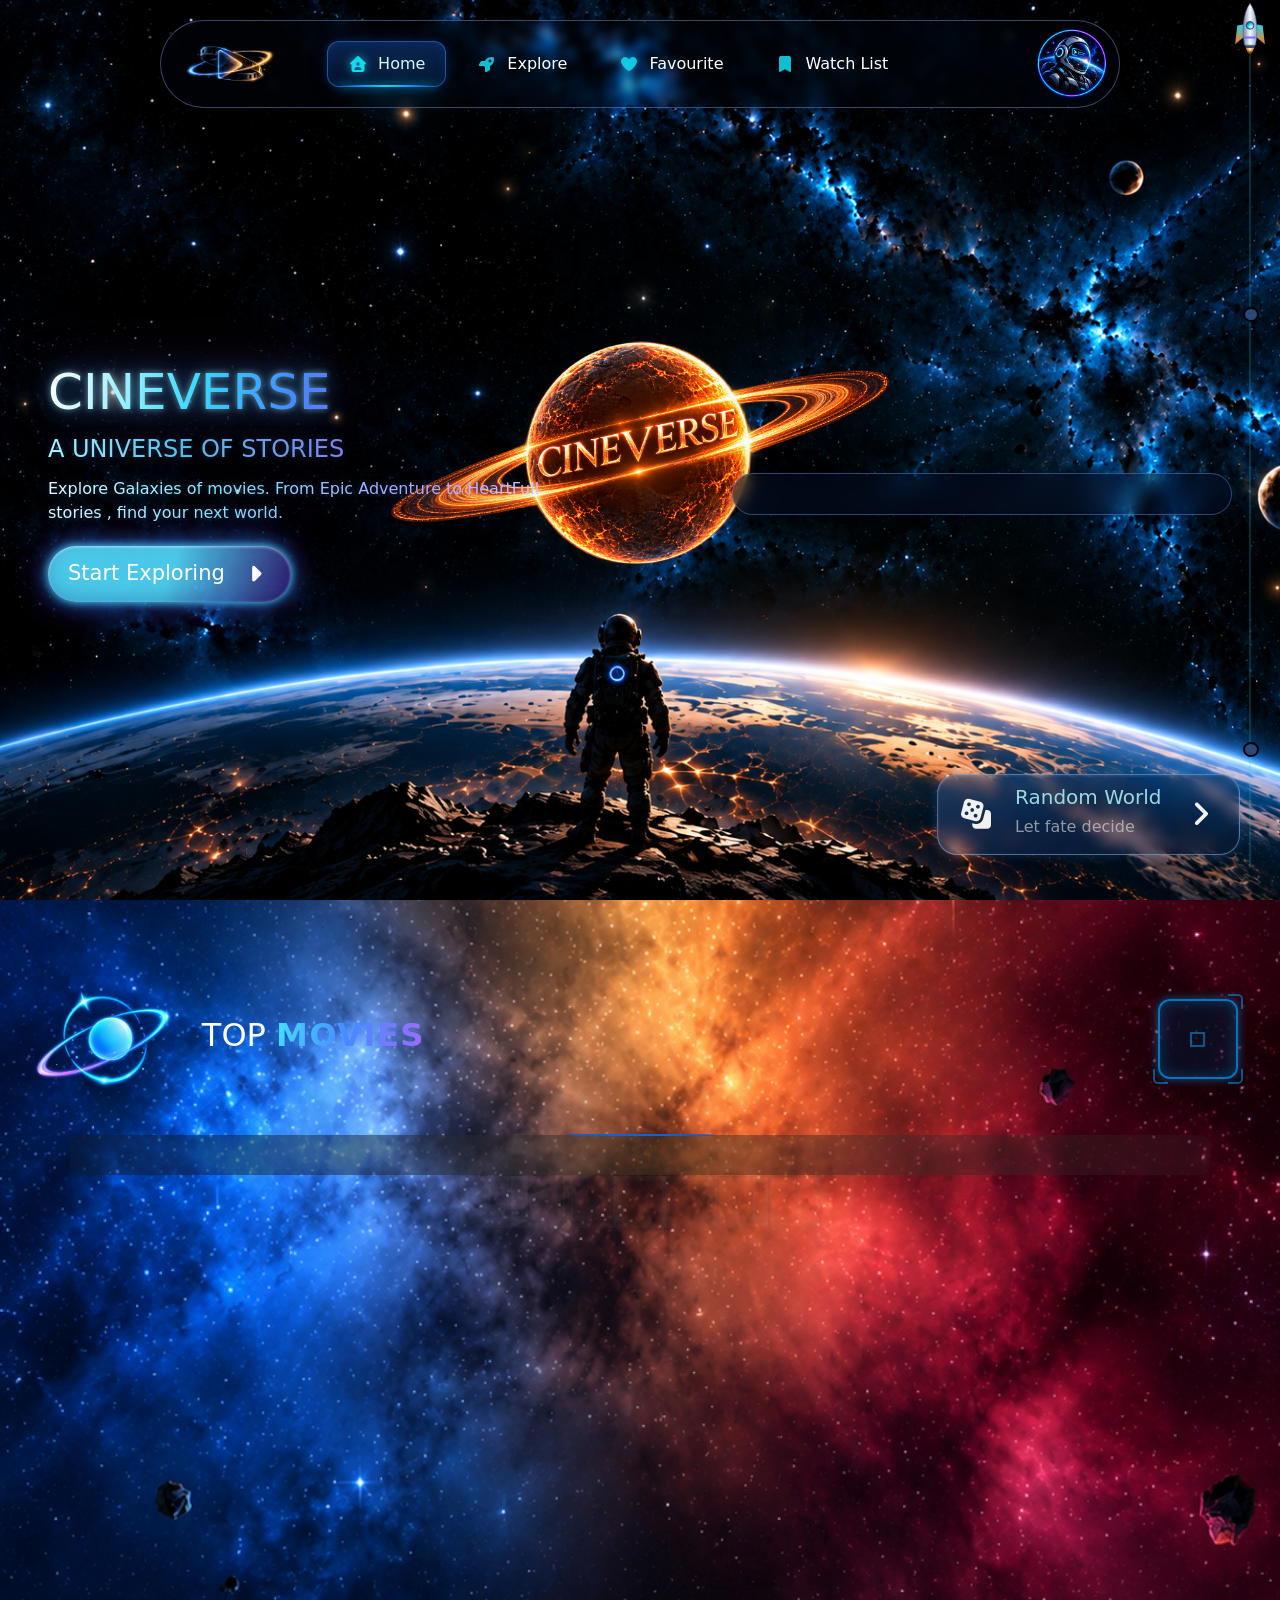
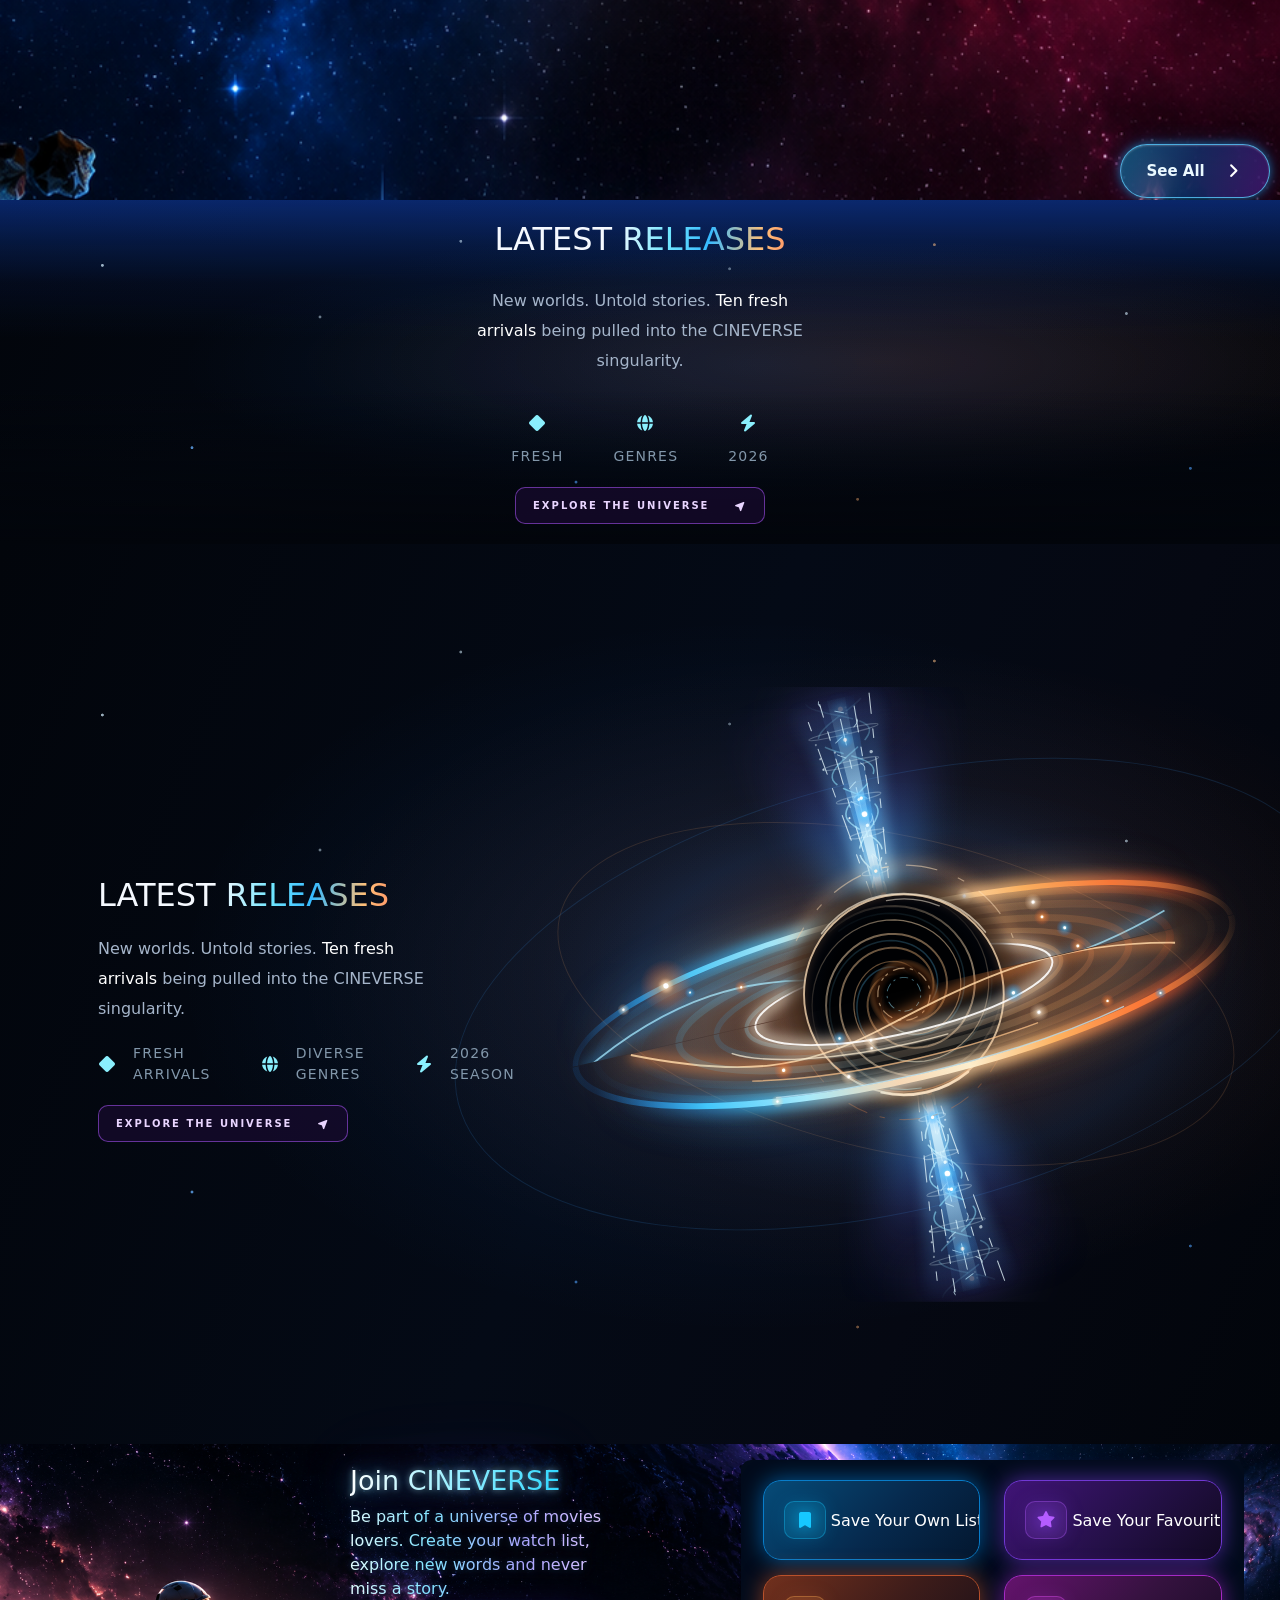
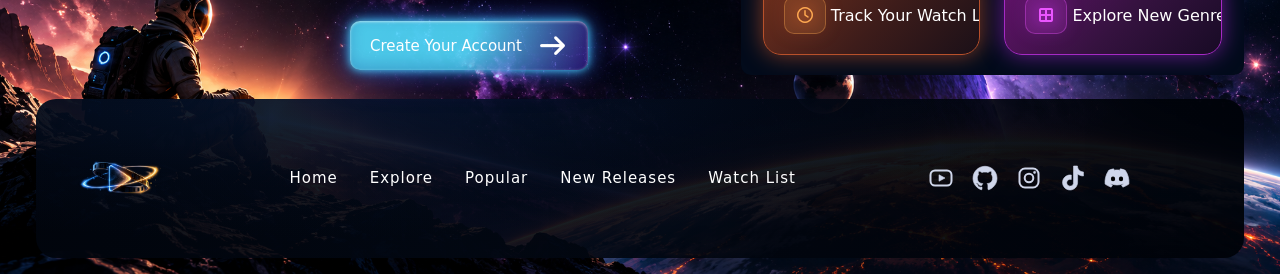
==== commit 84e14244: "fixing teh scroll" ====
--- a/index.html
+++ b/index.html
@@ -96,8 +96,8 @@
           </svg>
         </div>
       </div>
-      <button class="ss-mark" type="button" data-label="Top Rated" aria-label="Go to Top Rated"></button>
-      <button class="ss-mark" type="button" data-label="Latest" aria-label="Go to Latest"></button>
+      <button class="ss-mark"></button>
+      <button class="ss-mark"></button>
 
     </div>
 
--- a/css/index.css
+++ b/css/index.css
@@ -4918,207 +4918,128 @@
   }
 }
 
-/* ===== SPACESHIP SCROLLBAR v2 (all browsers) ===== */
-:root {
-  --ss-w: 56px;
-  --ss-pad: 14px;
-  --ship-h: 64px;
-  --ss-cyan: #22d3ee;
-  --ss-fire: #ff7a18;
-  --ss-rail: rgba(34, 211, 238, 0.18);
-}
-
-/* hide the native bar only after the script has built the replacement */
 html.ss-on {
   scrollbar-width: none;
-}
-
-html.ss-on::-webkit-scrollbar {
-  display: none;
 }
 
 .ss {
   position: fixed;
   top: 0;
   right: 0;
-  bottom: 0;
-  width: var(--ss-w);
-  z-index: 9999;
-  touch-action: none;
-  user-select: none;
-  cursor: grab;
+  bottom: initial;
+  left: initial;
+  z-index: 999;
+  width: 60px;
+  height: 100%;
   opacity: 0.4;
-  transition: opacity 0.4s;
-  padding-right: env(safe-area-inset-right, 0px);
-}
-
-.ss[hidden] {
-  display: none;
-}
-
-.ss.awake,
+  transition-duration: 0.4s;
+}
+
 .ss:hover,
-.ss.dragging {
+.ss.awake {
   opacity: 1;
 }
 
-.ss.dragging {
-  cursor: grabbing;
-}
-
-/* rail + glowing progress trail */
 .ss-rail {
   position: absolute;
+  top: 32px;
+  right: initial;
+  bottom: 32px;
+  left: initial;
+  z-index: initial;
+  position: absolute;
+  left: calc(50% - 1px);
+  width: 2px;
+  background: rgba(34, 211, 238, 0.1882352941);
+}
+
+.ss-fill {
+  height: 100%;
+  background: #22d3ee;
+  transform-origin: top;
+  transform: scaleY(var(--p));
+}
+
+.ss-mark {
+  position: absolute;
   left: 50%;
-  width: 2px;
-  margin-left: -1px;
-  border-radius: 2px;
-  top: var(--r0, 20px);
-  bottom: var(--r1, 20px);
-  background: var(--ss-rail);
-}
-
-.ss-fill {
-  position: absolute;
-  inset: 0;
-  border-radius: 2px;
-  transform-origin: top;
-  transform: scaleY(0);
-  background: linear-gradient(to bottom, transparent, var(--ss-cyan) 55%, #fff);
-  box-shadow: 0 0 10px var(--ss-cyan);
-}
-
-/* section planets */
-.ss-mark {
-  position: absolute;
-  left: 50%;
-  width: 14px;
-  height: 14px;
-  margin: -7px 0 0 -7px;
-  padding: 0;
-  border: 0;
+  top: calc(var(--mp) * 100%);
+  width: 15px;
+  height: 15px;
+  margin: -7.5px;
+  border: 2px #000 solid;
   border-radius: 50%;
+  background: #2a4a7a;
   cursor: pointer;
-  background: radial-gradient(circle at 35% 30%, #bfefff, #2a4a7a 70%);
-  box-shadow: 0 0 0 2px #050816;
-  transition: transform 0.3s, box-shadow 0.3s, background 0.3s;
 }
 
 .ss-mark.on {
-  background: radial-gradient(circle at 35% 30%, #fff, var(--ss-cyan) 60%);
-  box-shadow: 0 0 0 2px #050816, 0 0 14px var(--ss-cyan);
-  transform: scale(1.25);
-}
-
-.ss-mark:hover {
-  transform: scale(1.5);
-}
-
-.ss-mark:focus-visible {
-  outline: 2px solid #ffb547;
-  outline-offset: 3px;
+  background: #22d3ee;
 }
 
 .ss-mark::after {
-  content: attr(data-label);
+  content: "";
   position: absolute;
   right: calc(100% + 12px);
   top: 50%;
   transform: translate(8px, -50%);
   opacity: 0;
-  pointer-events: none;
   white-space: nowrap;
-  font: 600 12px/1 system-ui, sans-serif;
   color: #dff;
   background: #0a1230;
   border: 1px solid rgba(34, 211, 238, 0.4);
   padding: 7px 11px;
-  border-radius: 999px;
-  transition: opacity 0.2s, transform 0.2s;
-}
-
-.ss-mark:hover::after,
-.ss-mark:focus-visible::after {
+  border-radius: 100px;
+  transition-duration: 0.4s;
+  font-size: 14px;
+}
+
+.ss-mark:nth-of-type(1)::after {
+  content: "Top Rated";
+}
+
+.ss-mark:nth-of-type(2)::after {
+  content: "Latest";
+}
+
+.ss-mark:hover::after {
   opacity: 1;
   transform: translate(0, -50%);
 }
 
-/* the ship */
 .ss-ship {
   position: absolute;
+  top: initial;
+  right: initial;
+  bottom: initial;
   left: 0;
-  top: 0;
+  z-index: initial;
   width: 100%;
-  height: var(--ship-h);
-  pointer-events: none;
-  will-change: transform;
-}
-
-.ss-turn {
-  position: absolute;
-  inset: 0;
-  display: grid;
-  place-items: center;
-  transition: transform 0.7s cubic-bezier(0.3, 1.5, 0.5, 1); /* little overshoot when it flips */
-}
-
-.ss.up .ss-turn {
-  transform: rotate(180deg);
+  height: 64px;
+  top: calc(var(--p) * (100% - 64px));
+  display: flex;
+  flex-direction: row;
+  justify-content: center;
+  align-items: center;
 }
 
 .ss-ship svg {
   width: 36px;
   height: 64px;
-  overflow: visible;
-  filter: drop-shadow(0 0 calc(3px + var(--boost, 0) * 12px) rgba(34, 211, 238, 0.75));
-}
-
-.ss.idle .ss-ship svg {
+  transition-duration: 0.6s;
+}
+
+.ss.up .ss-ship svg {
+  transform: rotate(180deg);
+}
+
+.ss.idle .ss-ship {
   animation: ss-bob 2.4s ease-in-out infinite;
 }
 
 @keyframes ss-bob {
   50% {
-    transform: translateY(3px);
-  }
-}
-/* flame grows with scroll speed */
-.flame {
-  transform-origin: 32px 26px;
-  transform-box: view-box;
-  transform: scaleY(calc(0.55 + var(--boost, 0) * 1.5));
-}
-
-.flame path {
-  transform-origin: 32px 26px;
-  transform-box: view-box;
-  animation: ss-flick 0.22s ease-in-out infinite alternate;
-}
-
-@keyframes ss-flick {
-  from {
-    transform: scale(0.92, 0.85);
-  }
-  to {
-    transform: scale(1.06, 1.18);
-  }
-}
-@media (max-width: 640px) {
-  :root {
-    --ss-w: 40px;
-    --ship-h: 52px;
-  }
-  .ss-ship svg {
-    width: 29px;
-    height: 52px;
-  }
-}
-@media (prefers-reduced-motion: reduce) {
-  .ss * {
-    animation: none !important;
-  }
-  .ss-turn {
-    transition: none;
+    transform: translateY(10px);
   }
 }
 
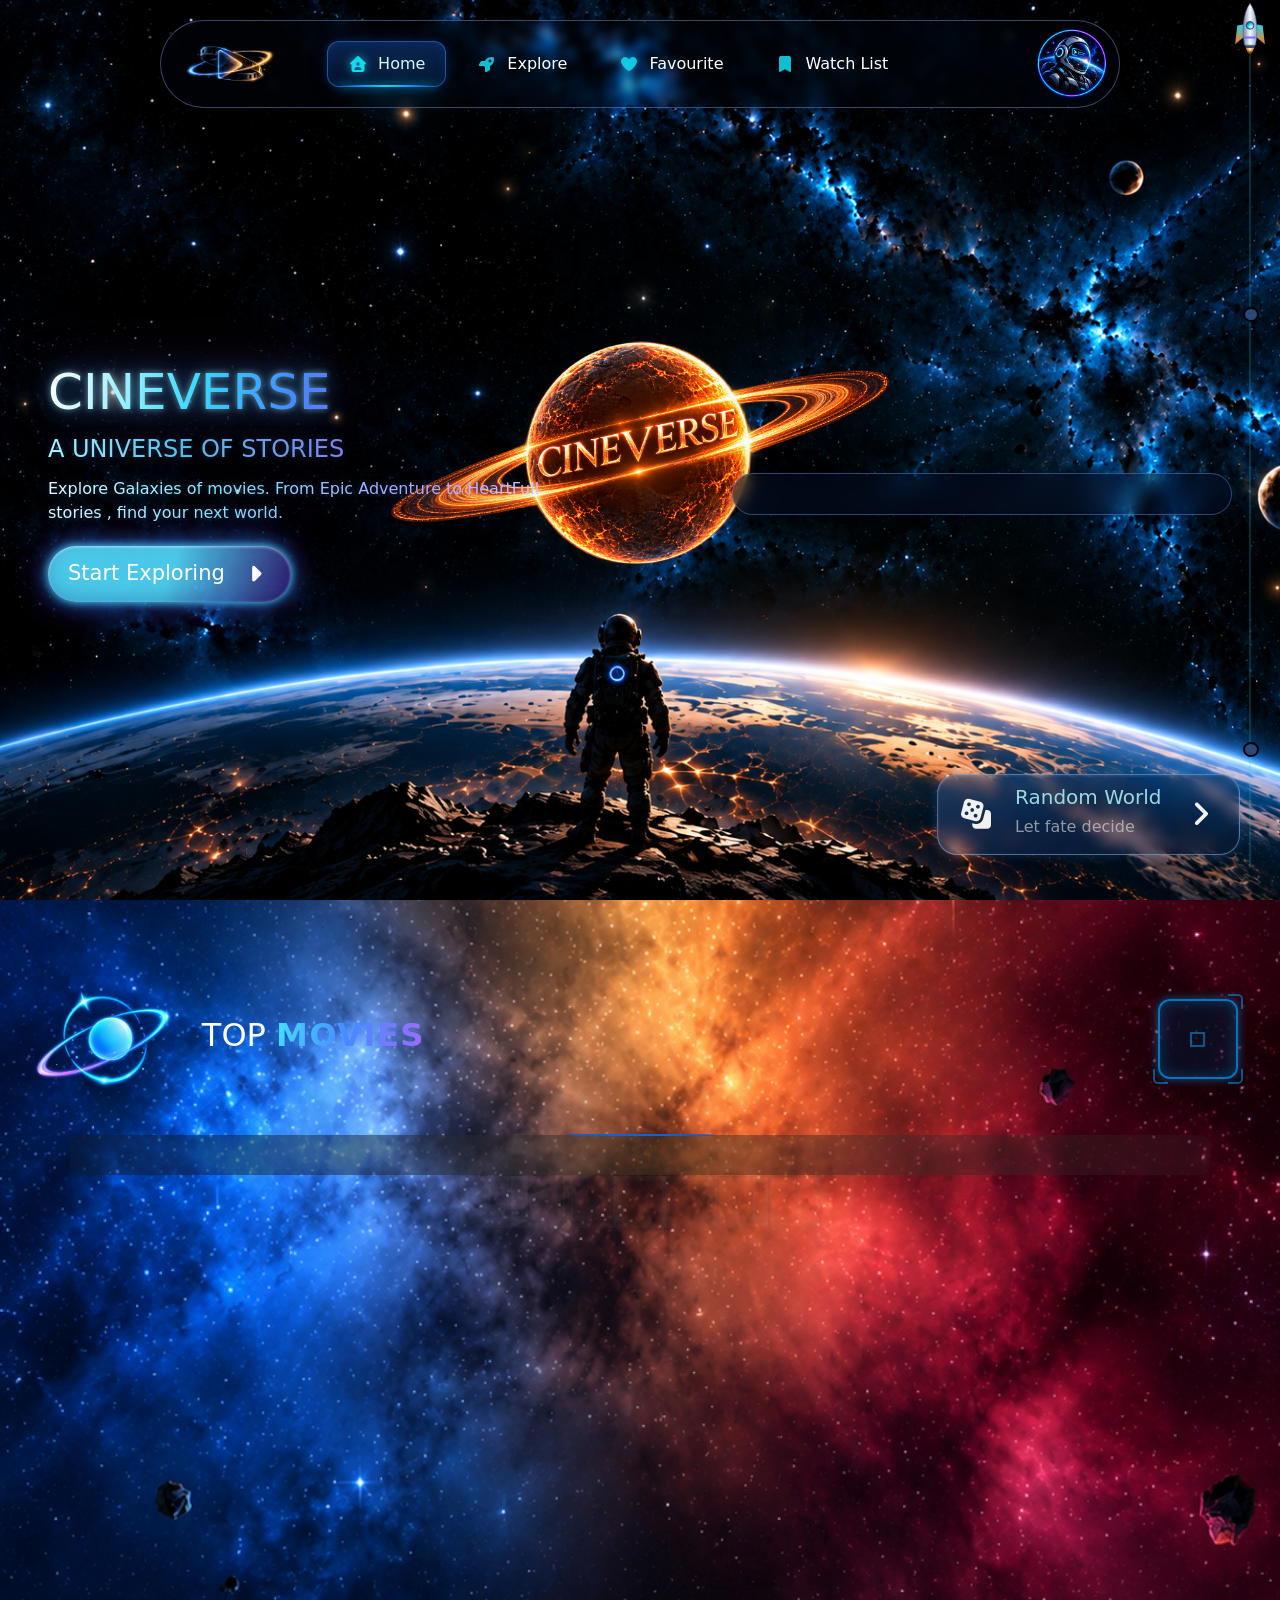
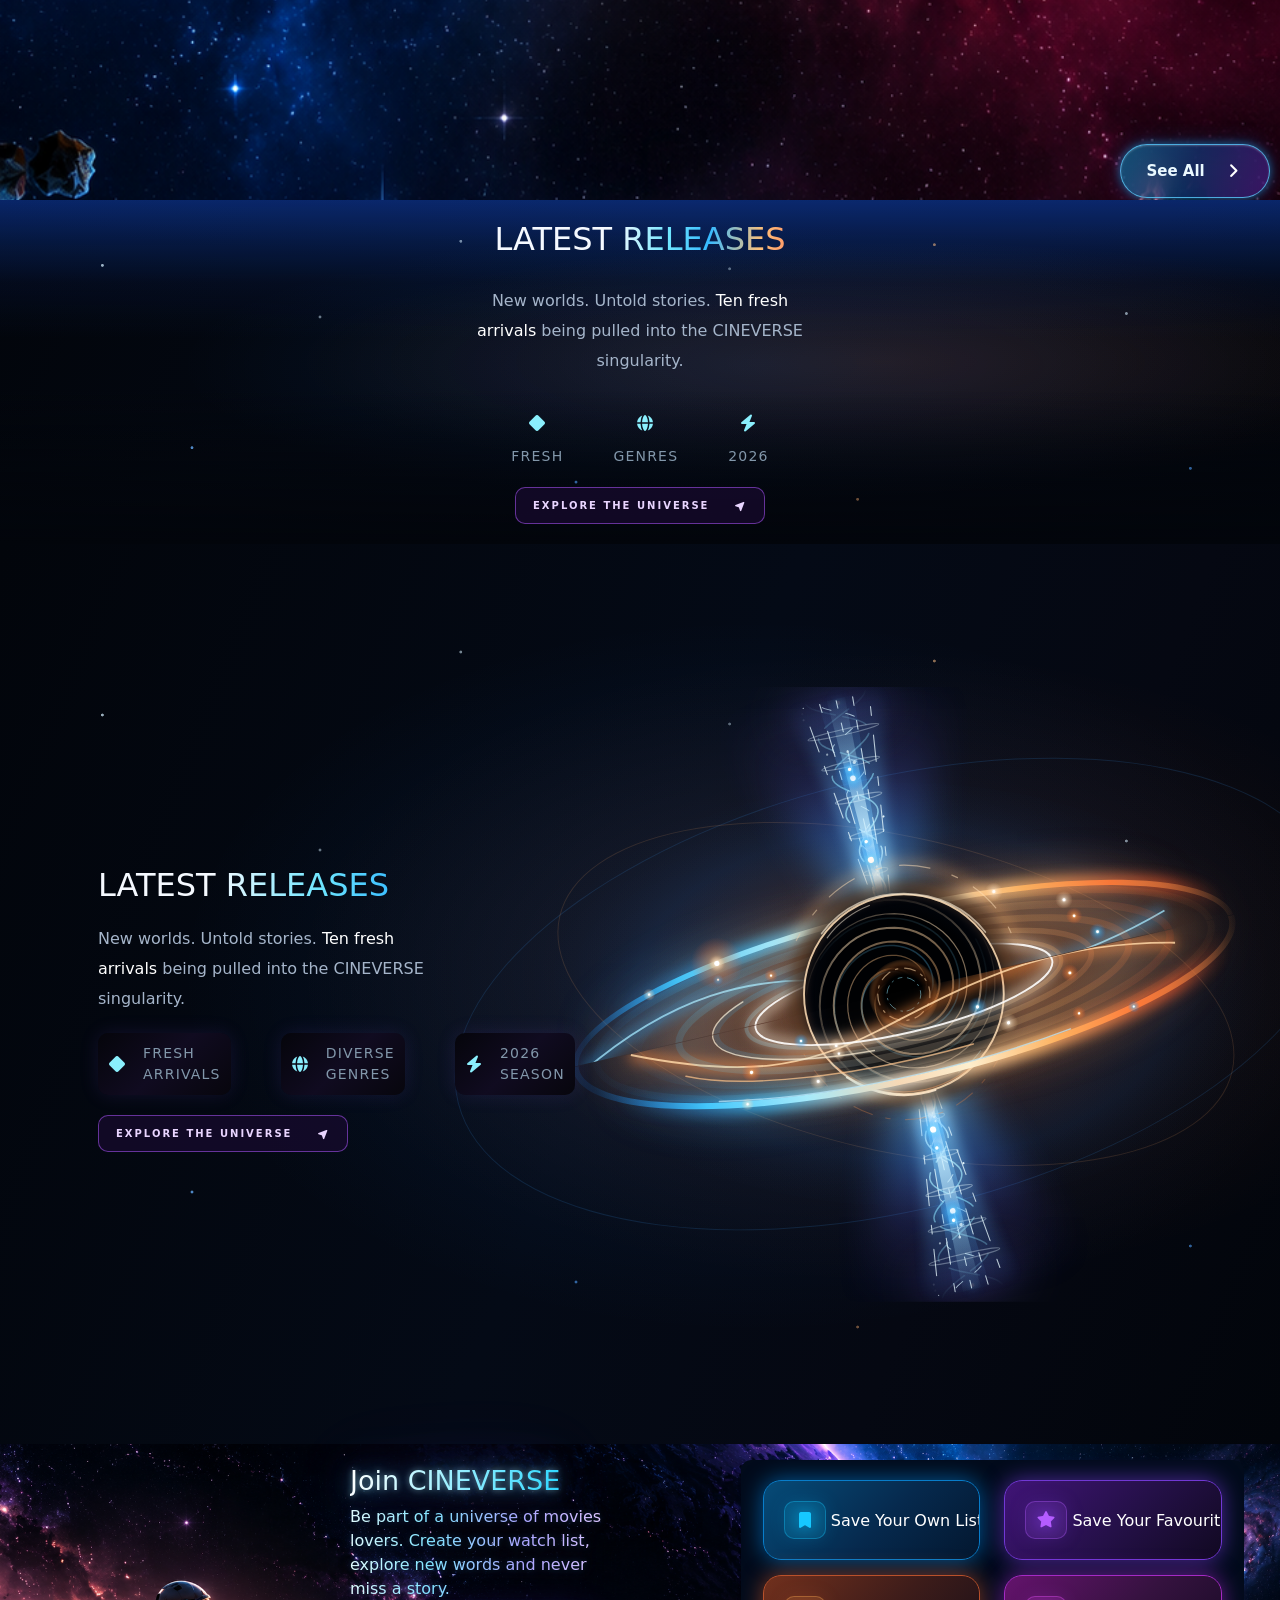
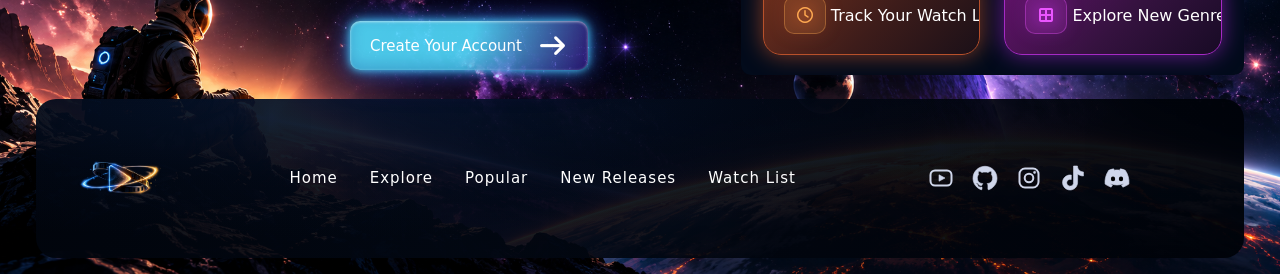
==== commit 25fd9216: "adding planets" ====
--- a/index.html
+++ b/index.html
@@ -205,7 +205,7 @@
         </div>
       </div>
     </div>
-    <header>
+    <header id="Home">
       <div class="img">
         <img src="./images/mainHeader.png" alt="Cineverse" class="img-fluid" />
       </div>
--- a/css/index.css
+++ b/css/index.css
@@ -21,6 +21,14 @@
   to {
     background-position: 100% center;
     filter: drop-shadow(0 0 6px rgba(120, 104, 255, 0.3));
+  }
+}
+@keyframes gradient-flow {
+  from {
+    background-position: 0% 50%;
+  }
+  to {
+    background-position: 100% 50%;
   }
 }
 nav {
@@ -846,7 +854,7 @@
   }
 }
 
-header {
+header#Home {
   background-image: url("../images/mainBg.png");
   background-repeat: no-repeat;
   background-size: cover;
@@ -858,7 +866,7 @@
   justify-content: center;
   align-items: center;
 }
-header .img {
+header#Home .img {
   width: 40%;
   position: absolute;
   top: 50%;
@@ -869,83 +877,83 @@
   transform: translate(-50%, -50%);
 }
 @media (max-width: 1300px) {
-  header .img {
+  header#Home .img {
     display: none;
   }
 }
 @media (min-width: 577px) and (max-width: 1300px) {
-  header .img {
+  header#Home .img {
     display: block;
     left: 75%;
   }
 }
 @media (min-width: 992px) and (max-width: 1300px) {
-  header .img {
+  header#Home .img {
     left: 50%;
   }
 }
-header .content {
+header#Home .content {
   display: flex;
   flex-direction: row;
   justify-content: space-between;
   align-items: center;
 }
 @media (max-width: 1300px) {
-  header .content {
+  header#Home .content {
     flex-direction: column;
   }
 }
 @media (min-width: 769px) and (max-width: 1300px) {
-  header .content {
+  header#Home .content {
     flex-direction: row;
   }
 }
-header .content {
+header#Home .content {
   width: 100%;
   height: 100%;
   position: relative;
 }
-header .content .top {
+header#Home .content .top {
   display: flex;
   flex-direction: column;
   justify-content: center;
   align-items: start;
 }
 @media (max-width: 1300px) {
-  header .content .top {
+  header#Home .content .top {
     align-items: center;
   }
 }
 @media (min-width: 577px) and (max-width: 1300px) {
-  header .content .top {
+  header#Home .content .top {
     align-items: start;
   }
 }
-header .content .top {
+header#Home .content .top {
   row-gap: 5px;
   cursor: default;
 }
 @media (max-width: 1300px) {
-  header .content .top {
+  header#Home .content .top {
     text-align: center;
   }
 }
 @media (min-width: 577px) and (max-width: 1300px) {
-  header .content .top {
+  header#Home .content .top {
     text-align: start;
   }
 }
-header .content .top h1 {
+header#Home .content .top h1 {
   transition-duration: 1s;
 }
-header .content .top h1:hover {
+header#Home .content .top h1:hover {
   transform: translateX(10px);
   filter: brightness(1.22);
 }
-header .content .top h1:hover i {
+header#Home .content .top h1:hover i {
   transform: translateX(5px);
 }
-header .content .top h1 {
+header#Home .content .top h1 {
   font-size: 70px;
   background: linear-gradient(100deg, #ffffff 0%, #a9f2ff 12%, #35d9ff 27%, #438bff 43%, #7868ff 59%, #bd83ff 74%, #e5d5ff 87%, #ffffff 100%);
   background-size: 200% auto;
@@ -957,11 +965,11 @@
   animation: cosmic-Title 2s ease-in-out infinite alternate;
 }
 @media (max-width: 1300px) {
-  header .content .top h1 {
+  header#Home .content .top h1 {
     font-size: 50px;
   }
 }
-header .content .top h4 {
+header#Home .content .top h4 {
   background: linear-gradient(90deg, #a9f2ff 0%, #55bfe9 30%, #8580e8 65%, #c6a4ff 100%);
   background-size: 150% auto;
   -webkit-background-clip: text;
@@ -971,43 +979,43 @@
   animation: cosmic-subtitle 5s ease-in-out infinite alternate;
   transition-duration: 1s;
 }
-header .content .top h4:hover {
+header#Home .content .top h4:hover {
   transform: translateX(10px);
   filter: brightness(1.22);
 }
-header .content .top h4:hover i {
+header#Home .content .top h4:hover i {
   transform: translateX(5px);
 }
-header .content .top p,
-header .content .top h6 {
+header#Home .content .top p,
+header#Home .content .top h6 {
   background: linear-gradient(90deg, #e0fbff 0%, #82e4ff 30%, #aaa5ff 65%, #e2caff 100%);
   -webkit-background-clip: text;
   background-clip: text;
   -webkit-text-fill-color: transparent;
   transition-duration: 1s;
 }
-header .content .top p:hover,
-header .content .top h6:hover {
+header#Home .content .top p:hover,
+header#Home .content .top h6:hover {
   transform: translateX(10px);
   filter: brightness(1.22);
 }
-header .content .top p:hover i,
-header .content .top h6:hover i {
+header#Home .content .top p:hover i,
+header#Home .content .top h6:hover i {
   transform: translateX(5px);
 }
-header .content .top p,
-header .content .top h6 {
+header#Home .content .top p,
+header#Home .content .top h6 {
   filter: drop-shadow(0 0 3px rgba(53, 190, 255, 0.2)) drop-shadow(0 0 8px rgba(120, 104, 255, 0.12));
 }
-header .content .top p {
+header#Home .content .top p {
   width: 85%;
 }
 @media (min-width: 769px) and (max-width: 1300px) {
-  header .content .top p {
+  header#Home .content .top p {
     width: 80%;
   }
 }
-header .content .top .home-link {
+header#Home .content .top .home-link {
   position: relative;
   display: flex;
   flex-direction: row;
@@ -1025,7 +1033,7 @@
   box-shadow: 0 0 8px rgba(82, 220, 255, 0.9), 0 0 20px rgba(28, 153, 255, 0.65), 0 0 38px rgba(112, 52, 255, 0.4), inset 0 1px 3px rgba(255, 255, 255, 0.55), inset 0 -5px 15px rgba(7, 15, 100, 0.2);
   transition-duration: 0.5s;
 }
-header .content .top .home-link i {
+header#Home .content .top .home-link i {
   display: flex;
   flex-direction: row;
   justify-content: center;
@@ -1034,18 +1042,18 @@
   font-size: 25px;
   transition: transform 0.35s ease;
 }
-header .content .top .home-link:hover {
+header#Home .content .top .home-link:hover {
   transform: translateX(10px);
   box-shadow: 0 0 12px rgb(82, 220, 255), 0 0 28px rgba(28, 153, 255, 0.8), 0 0 48px rgba(112, 52, 255, 0.6), inset 0 1px 5px rgba(255, 255, 255, 0.7);
   filter: brightness(1.03);
 }
-header .content .top .home-link:hover i {
+header#Home .content .top .home-link:hover i {
   transform: translateX(5px);
 }
-header .content .card i {
+header#Home .content .card i {
   cursor: pointer;
 }
-header .content .card {
+header#Home .content .card {
   width: 500px;
   max-width: 500px;
   backdrop-filter: blur(8px);
@@ -1055,14 +1063,14 @@
   border-radius: 28px;
   padding: 20px;
 }
-header .content .card .head {
+header#Home .content .card .head {
   color: rgb(188, 229, 232);
   display: flex;
   flex-direction: row;
   justify-content: space-between;
   align-items: center;
 }
-header .content .card .head .left {
+header#Home .content .card .head .left {
   cursor: pointer;
   border-radius: 50%;
   background: rgba(43, 52, 79, 0.48);
@@ -1074,23 +1082,23 @@
   justify-content: center;
   align-items: center;
 }
-header .content .card .body {
+header#Home .content .card .body {
   display: flex;
   flex-direction: row;
   justify-content: center;
   align-items: center;
   column-gap: 10px;
 }
-header .content .card .body .left {
+header#Home .content .card .body .left {
   width: 100%;
   height: 100%;
   padding: 0px 10px;
 }
-header .content .card .body .left img {
+header#Home .content .card .body .left img {
   border-radius: 10px;
   border: 3px solid rgba(115, 155, 255, 0.8);
 }
-header .content .card .body .right {
+header#Home .content .card .body .right {
   color: rgb(188, 229, 232);
   display: flex;
   flex-direction: column;
@@ -1098,17 +1106,17 @@
   align-items: start;
   row-gap: 10px;
 }
-header .content .card .body .right .title {
+header#Home .content .card .body .right .title {
   color: #fff;
 }
-header .content .card .body .right .info {
+header#Home .content .card .body .right .info {
   width: 80%;
   display: flex;
   flex-direction: row;
   justify-content: space-between;
   align-items: center;
 }
-header .content .card .body .right .info .rate {
+header#Home .content .card .body .right .info .rate {
   display: flex;
   flex-direction: row;
   justify-content: center;
@@ -1116,7 +1124,7 @@
   color: #fff;
   column-gap: 10px;
 }
-header .content .card .body .right .info .rate .fa-star {
+header#Home .content .card .body .right .info .rate .fa-star {
   cursor: default;
   color: yellow;
   display: flex;
@@ -1124,17 +1132,17 @@
   justify-content: center;
   align-items: center;
 }
-header .content .card .body .right .info .dot {
+header#Home .content .card .body .right .info .dot {
   color: #fff;
 }
-header .content .card .body .right .icons {
+header#Home .content .card .body .right .icons {
   width: 100%;
   display: flex;
   flex-direction: row;
   justify-content: space-around;
   align-items: center;
 }
-header .content .card .body .right .icons i {
+header#Home .content .card .body .right .icons i {
   border-radius: 50%;
   height: 40px;
   border: 1px solid rgba(115, 155, 255, 0.4);
@@ -1146,63 +1154,63 @@
   background: rgba(5, 14, 38, 0.48);
   box-shadow: 0 8px 30px rgba(0, 0, 0, 0.3);
 }
-header .content .card .body .right .icons i.active {
+header#Home .content .card .body .right .icons i.active {
   border: 1px solid transparent;
   box-shadow: inset 0 1px 3px rgba(255, 255, 255, 0.4), inset 0 -5px 14px rgba(2, 9, 35, 0.65);
   color: #f2fdff;
   text-shadow: 0 0 8px rgba(112, 231, 255, 0.55);
 }
-header .content .card .body .right .icons i {
+header#Home .content .card .body .right .icons i {
   transition-duration: 0.7s;
 }
-header .content .card .body .right .icons i:hover {
+header#Home .content .card .body .right .icons i:hover {
   transform: translateY(-3px) scale(1.07);
   color: #fff;
   border-color: rgba(92, 234, 255, 0.75);
   background: rgba(20, 57, 103, 0.56);
   box-shadow: 0 0 14px rgba(17, 217, 239, 0.13), 0 5px 15px rgba(0, 0, 0, 0.2);
 }
-header .content .card {
+header#Home .content .card {
   transition-duration: 1s;
 }
-header .content .card * {
+header#Home .content .card * {
   transition-duration: 0.7s;
 }
-header .content .card:hover {
+header#Home .content .card:hover {
   border-color: rgba(92, 234, 255, 0.8);
   background: rgba(8, 22, 55, 0.7);
   box-shadow: 0 12px 35px rgba(0, 0, 0, 0.4), 0 0 15px rgba(17, 217, 239, 0.2), 0 0 30px rgba(82, 68, 255, 0.15);
 }
-header .content .card:hover .head .left {
+header#Home .content .card:hover .head .left {
   background: rgba(17, 217, 239, 0.12);
   transform: scale(1.08);
   border: 1px solid rgba(115, 155, 255, 0.4);
   box-shadow: 0 0 18px rgba(17, 217, 239, 0.25);
 }
-header .content .card:hover .body .left img {
+header#Home .content .card:hover .body .left img {
   transform: scale(1.04);
   border-color: rgba(92, 234, 255, 0.9);
   box-shadow: 0 0 18px rgba(17, 217, 239, 0.25);
 }
-header .content .card:hover .body .right .title {
+header#Home .content .card:hover .body .right .title {
   color: #a9f2ff;
   background: rgba(82, 68, 255, 0.13);
   border-radius: 8px;
   transform: translateX(4px);
   text-shadow: 0 0 12px rgba(17, 217, 239, 0.3);
 }
-header .content .card:hover .body .right .info {
+header#Home .content .card:hover .body .right .info {
   background: rgba(92, 234, 255, 0.08);
   border-radius: 8px;
   transform: translateX(3px);
 }
 @media (max-width: 1300px) {
-  header .content .card {
+  header#Home .content .card {
     display: none;
   }
 }
 @media (min-width: 769px) and (max-width: 1300px) {
-  header .content .card {
+  header#Home .content .card {
     display: block;
     width: 100%;
   }
@@ -1958,6 +1966,11 @@
   color: #fff;
   border-radius: 50%;
   transition-duration: 0.5s;
+}
+@media (max-width: 1300px) {
+  #Top_Rated .body .top .content .view-details i {
+    transform: translateX(7px);
+  }
 }
 #Top_Rated .body .top .content .view-details:hover {
   filter: brightness(1.2);
@@ -2883,6 +2896,9 @@
   color: transparent;
   background: linear-gradient(98deg, #e5f7ff 1%, #6fe6ff 29%, #36baff 53%, #ffc078 84%, #ff9868 100%);
   background-clip: text;
+  background-size: 200% 100%;
+  background-position: 0% 50%;
+  animation: gradient-flow 2s ease-in-out infinite alternate;
 }
 #Latest .left .content .latest-text {
   margin-block: 20px;
@@ -2911,10 +2927,25 @@
   column-gap: 15px;
   font-size: 14px;
   letter-spacing: 1.2px;
+  padding: 10px;
+  transition-duration: 0.5s;
+  background: linear-gradient(135deg, #05050b 0%, #100b20 50%, #07060d 100%);
+  box-shadow: 0 0 20px rgba(139, 92, 246, 0.12);
+  cursor: default;
+  border-radius: 10px;
 }
 #Latest .left .content .info .item i {
   font-size: 16px;
   color: #8aeffd;
+}
+#Latest .left .content .info .item:nth-of-type(1):hover {
+  box-shadow: 0 0 22px rgba(32, 215, 255, 0.52);
+}
+#Latest .left .content .info .item:nth-of-type(2):hover {
+  box-shadow: 0 0 22px rgba(196, 154, 255, 0.52);
+}
+#Latest .left .content .info .item:nth-of-type(3):hover {
+  box-shadow: 0 0 22px rgba(241, 138, 182, 0.52);
 }
 #Latest .left .content a {
   display: flex;
@@ -4931,6 +4962,8 @@
   z-index: 999;
   width: 60px;
   height: 100%;
+  touch-action: none;
+  user-select: none;
   opacity: 0.4;
   transition-duration: 0.4s;
 }
@@ -5042,5 +5075,135 @@
     transform: translateY(10px);
   }
 }
+header#Explore {
+  background-image: url("../images/exploreHeader.jpg");
+  background-repeat: no-repeat;
+  background-size: cover;
+  background-position: center;
+}
+header#Explore .content {
+  position: relative;
+  min-height: 100vh;
+}
+header#Explore .content .planet {
+  position: absolute;
+  width: clamp(200px, 8vw, 125px);
+  aspect-ratio: 1;
+  object-fit: contain;
+  transform: translate(-50%, -50%);
+  animation: planet-float 5s ease-in-out infinite;
+  transition-duration: 2s;
+  cursor: pointer;
+}
+header#Explore .content .planet .name {
+  position: absolute;
+  top: 50%;
+  right: initial;
+  bottom: initial;
+  left: 50%;
+  z-index: initial;
+  transform: translate(-50%, -50%);
+  width: 70%;
+  padding: 10px;
+  color: #eaf8ff;
+  font-size: 13px;
+  font-weight: 600;
+  letter-spacing: 1px;
+  text-align: center;
+  white-space: nowrap;
+  background: linear-gradient(135deg, rgba(4, 10, 23, 0.94), rgba(12, 18, 37, 0.9));
+  border: 1px solid rgba(110, 160, 210, 0.35);
+  border-radius: 8px;
+  backdrop-filter: blur(8px);
+  box-shadow: 0 4px 14px rgba(0, 0, 0, 0.3), inset 0 1px 0 rgba(255, 255, 255, 0.05);
+  transition-duration: 0.6s;
+}
+header#Explore .content .planet.action {
+  left: 50%;
+  top: 17%;
+}
+header#Explore .content .planet.adventure {
+  left: 67.7%;
+  top: 22.2%;
+}
+header#Explore .content .planet.animation {
+  left: 77.9%;
+  top: 33.2%;
+}
+header#Explore .content .planet.comedy {
+  left: 82.9%;
+  top: 54.4%;
+}
+header#Explore .content .planet.crime {
+  left: 75.5%;
+  top: 72.5%;
+}
+header#Explore .content .planet.documentary {
+  left: 59.8%;
+  top: 82.2%;
+}
+header#Explore .content .planet.drama {
+  left: 40.2%;
+  top: 82.2%;
+}
+header#Explore .content .planet.family {
+  left: 24.5%;
+  top: 72.5%;
+}
+header#Explore .content .planet.fantasy {
+  left: 17.1%;
+  top: 54.4%;
+}
+header#Explore .content .planet.science {
+  left: 22.1%;
+  top: 33.2%;
+}
+header#Explore .content .planet.horror {
+  left: 32.3%;
+  top: 22.2%;
+}
+header#Explore .content .planet:nth-child(3n) {
+  animation-delay: -1.7s;
+}
+header#Explore .content .planet:nth-child(3n+1) {
+  animation-delay: -3.2s;
+}
+header#Explore .content .planet.active {
+  top: 50%;
+  left: 50%;
+}
+header#Explore .content .planet:hover .name {
+  transform: translate(-50%, -58%) scale(1.06);
+  color: #ffffff;
+  letter-spacing: 0.045em;
+  background: linear-gradient(135deg, rgba(12, 26, 48, 0.98), rgba(29, 17, 57, 0.97));
+  border-color: rgba(75, 220, 255, 0.85);
+  box-shadow: 0 8px 25px rgba(0, 0, 0, 0.4), 0 0 12px rgba(32, 215, 255, 0.22), 0 0 32px rgba(32, 215, 255, 0.12), inset 0 0 18px rgba(95, 100, 255, 0.12), inset 0 1px 0 rgba(255, 255, 255, 0.12);
+}
+header#Explore .content .planet:hover {
+  scale: 1.1;
+}
+
+@keyframes planet-float {
+  0%, 100% {
+    translate: 0 0;
+  }
+  50% {
+    translate: 0 -12px;
+  }
+}
+/*
+action
+adventure
+animation
+comedy
+crime
+documentary
+drama
+family
+fantasy
+science
+horror
+*/
 
 /*# sourceMappingURL=index.css.map */
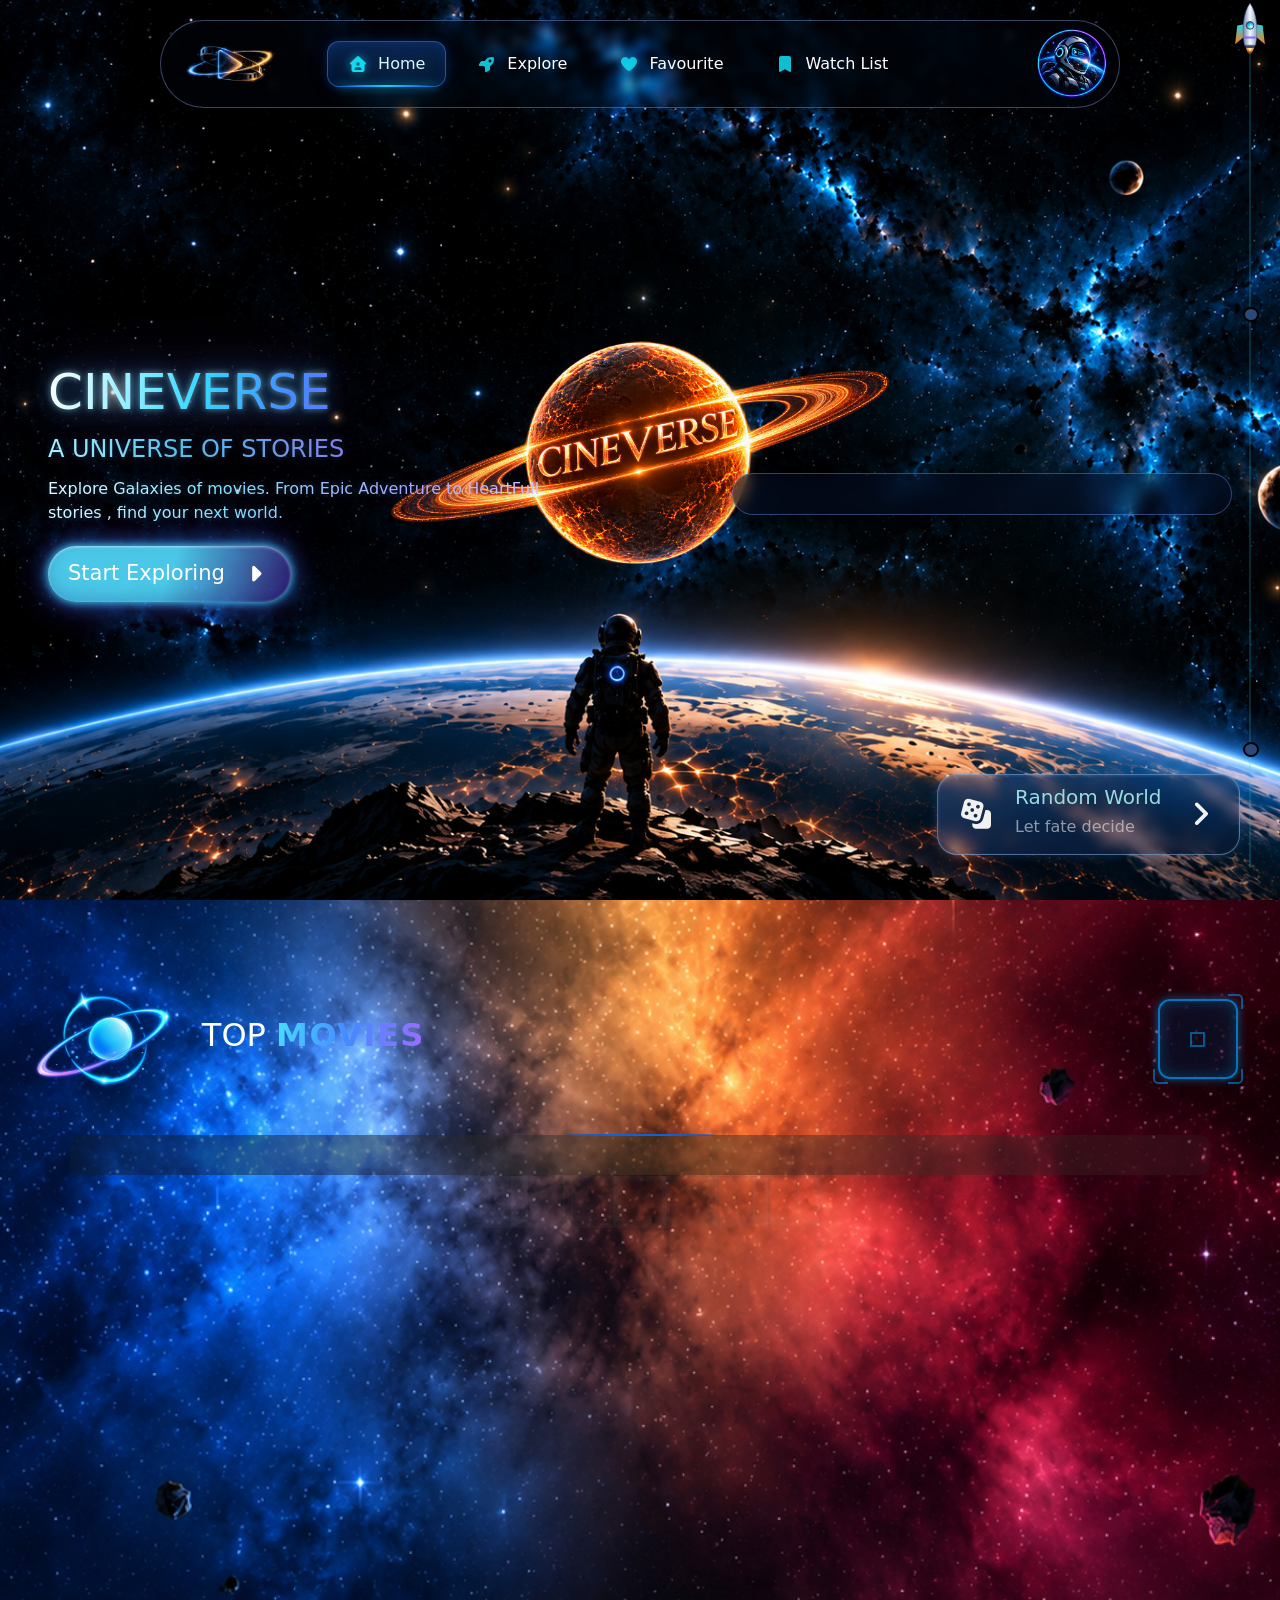
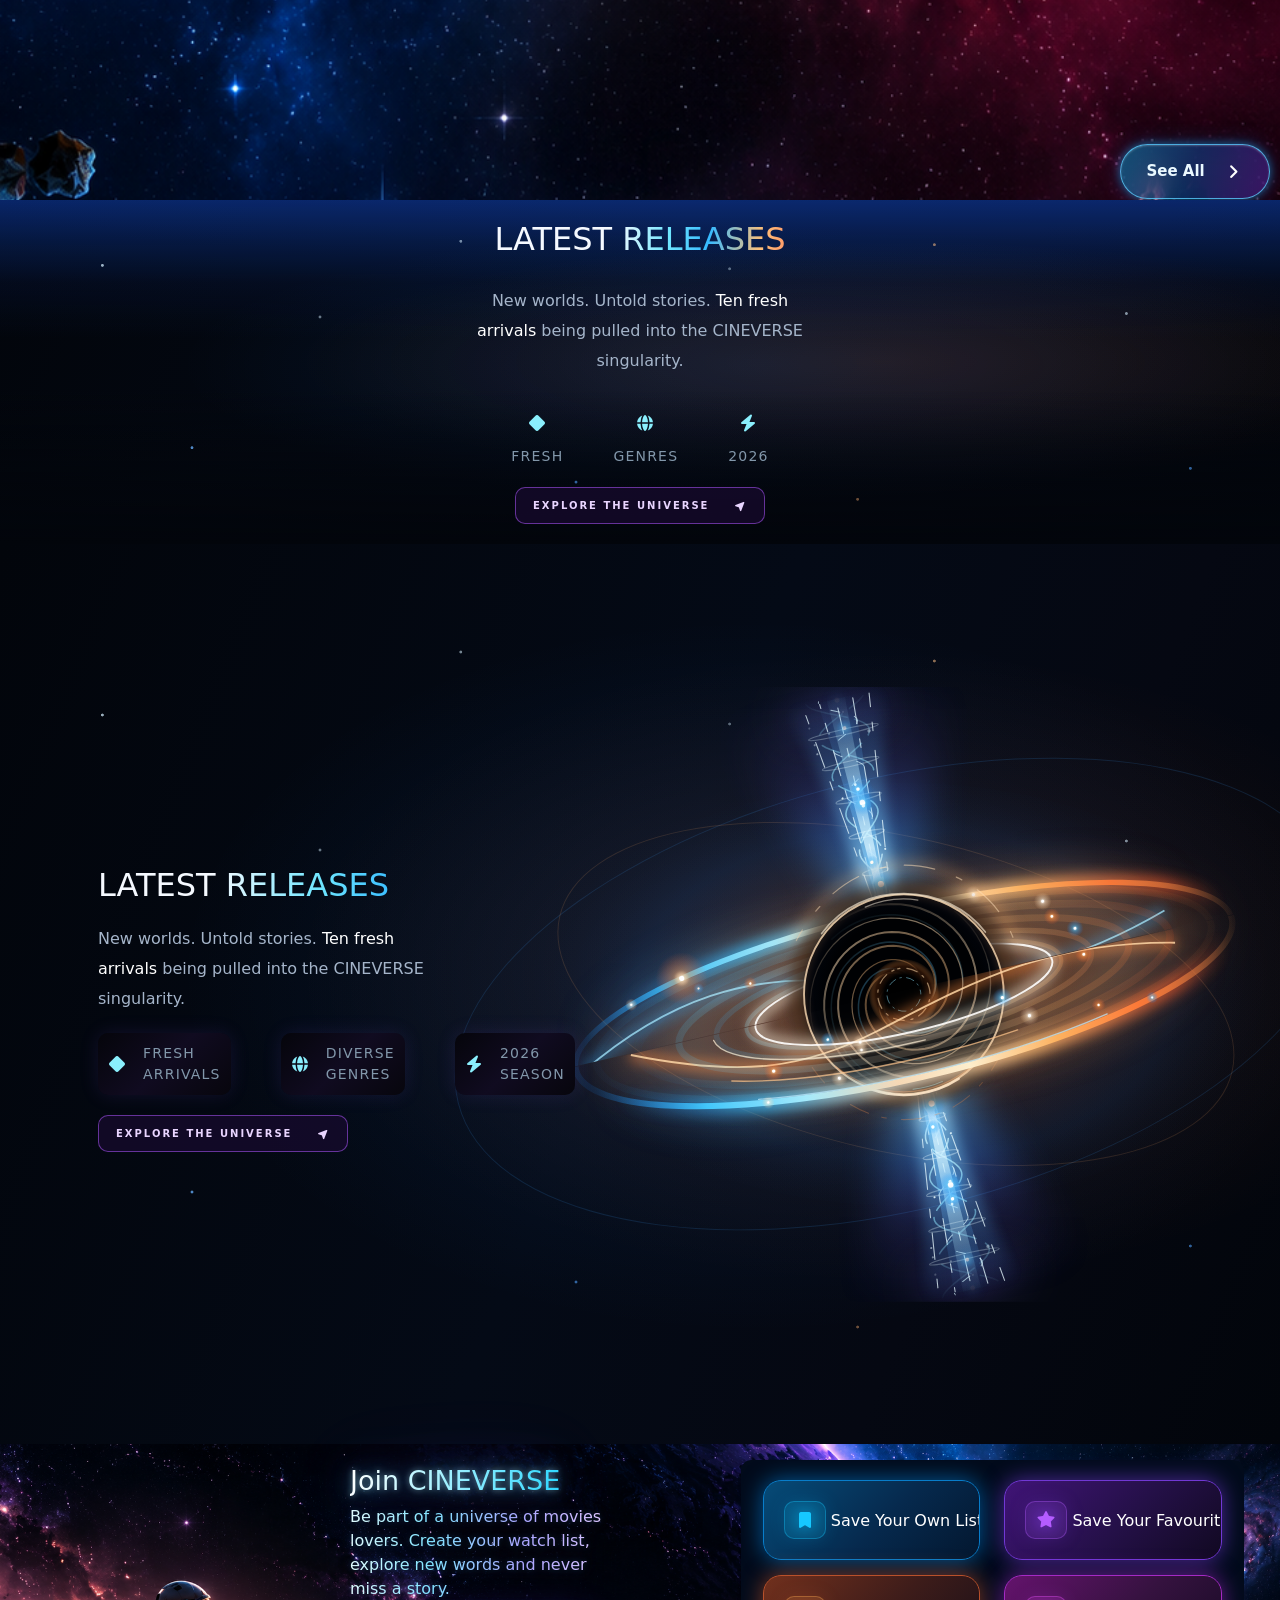
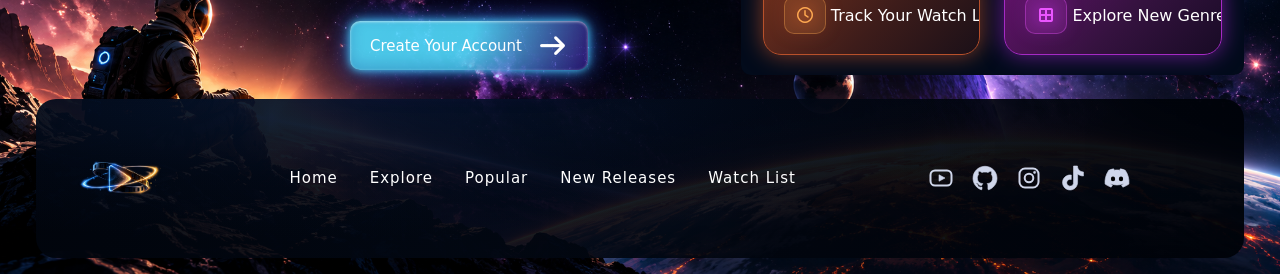
==== commit 47335b7e: "fixing some issues" ====
--- a/index.html
+++ b/index.html
@@ -98,7 +98,6 @@
       </div>
       <button class="ss-mark"></button>
       <button class="ss-mark"></button>
-
     </div>
 
     <nav class="main-nav">
@@ -661,3 +660,5 @@
     <script src="js/pages/home.js"></script>
   </body>
 </html>
+
+
--- a/css/index.css
+++ b/css/index.css
@@ -5083,11 +5083,11 @@
 }
 header#Explore .content {
   position: relative;
-  min-height: 100vh;
+  min-height: 120vh;
 }
 header#Explore .content .planet {
   position: absolute;
-  width: clamp(200px, 8vw, 125px);
+  width: clamp(270px, 8vw, 125px);
   aspect-ratio: 1;
   object-fit: contain;
   transform: translate(-50%, -50%);
@@ -5171,6 +5171,9 @@
 header#Explore .content .planet.active {
   top: 50%;
   left: 50%;
+  z-index: 20;
+  filter: brightness(1.5) drop-shadow(0 0 18px rgba(32, 215, 255, 0.5));
+  scale: 1.2;
 }
 header#Explore .content .planet:hover .name {
   transform: translate(-50%, -58%) scale(1.06);
@@ -5182,6 +5185,7 @@
 }
 header#Explore .content .planet:hover {
   scale: 1.1;
+  z-index: 10;
 }
 
 @keyframes planet-float {
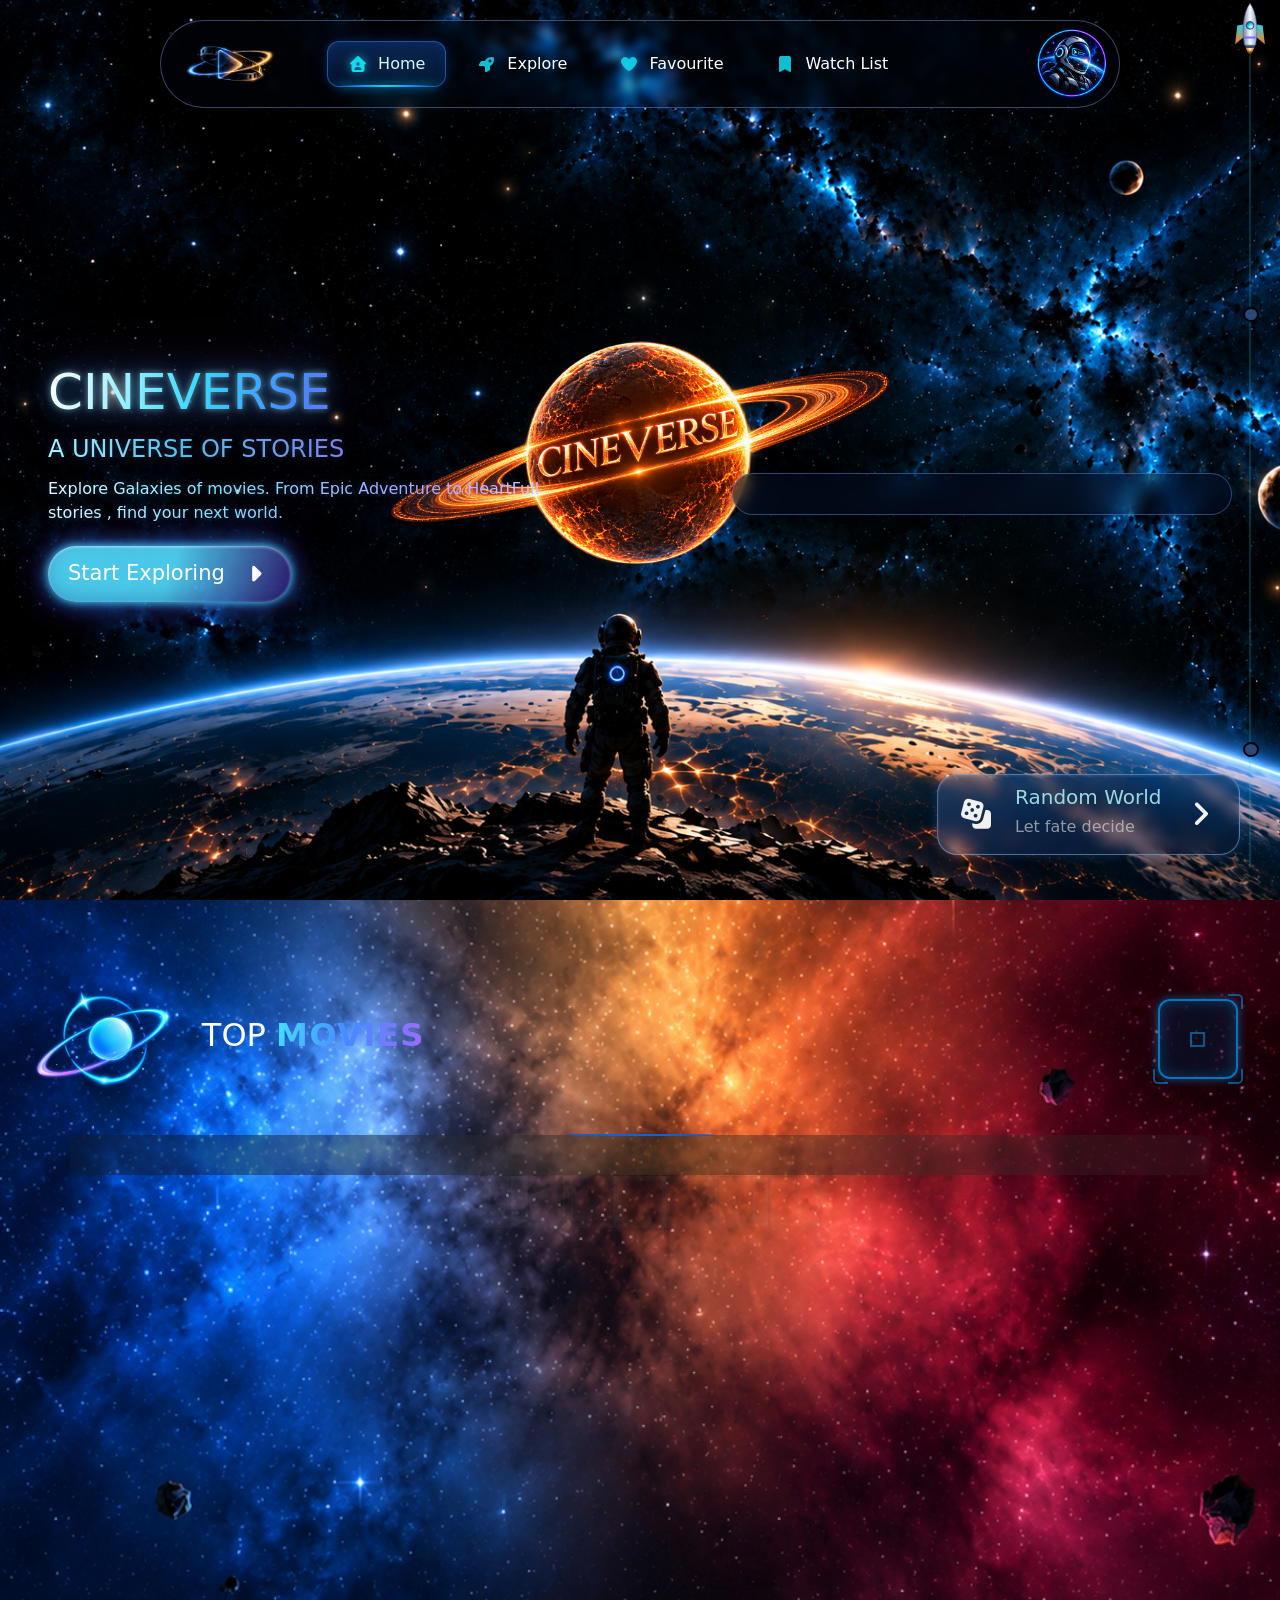
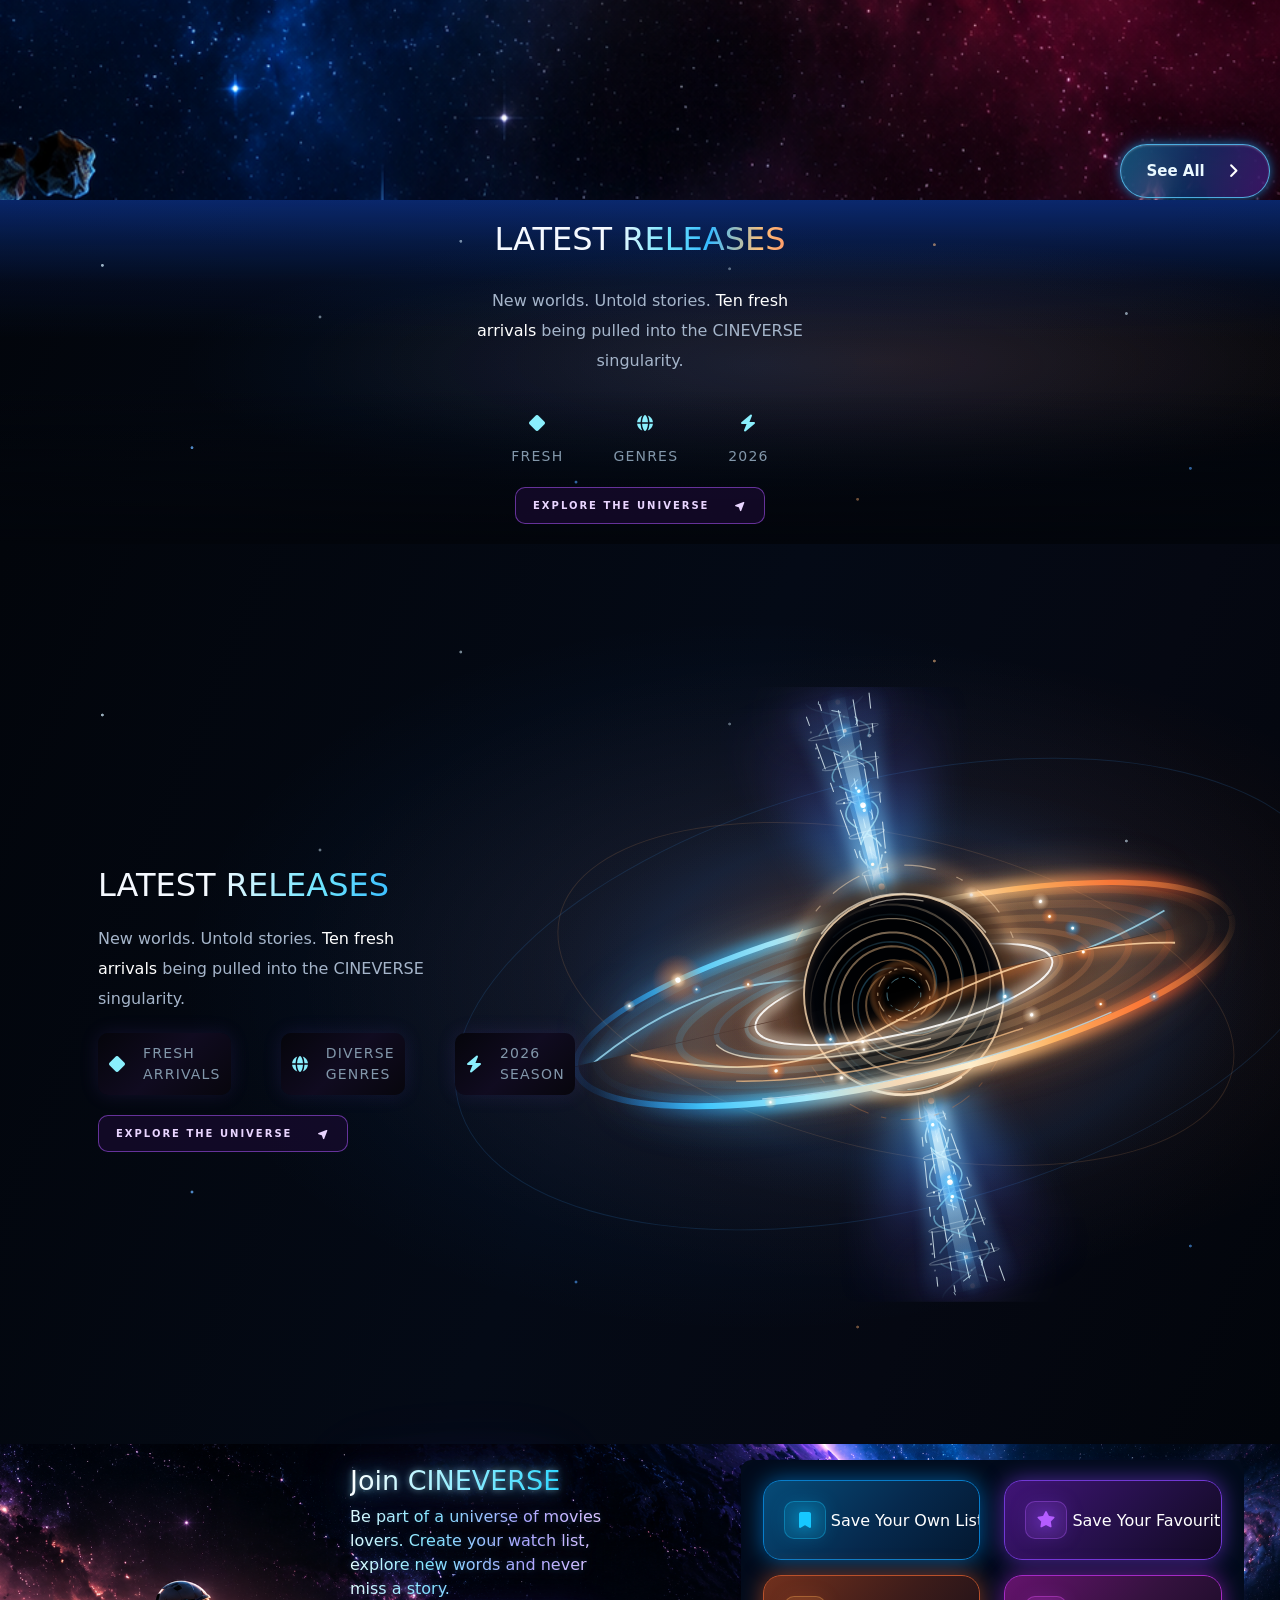
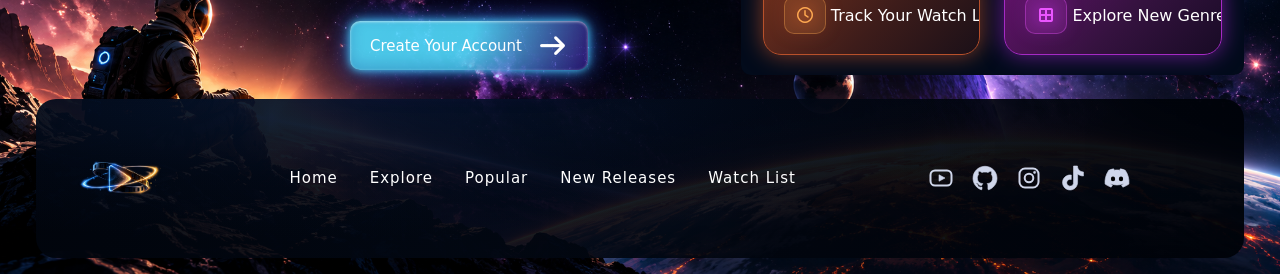
==== commit d7def508: "exploreMovies#1" ====
--- a/index.html
+++ b/index.html
@@ -179,7 +179,7 @@
           </div>
 
           <div class="account-details-item">
-            <a class="nav-link" href="./pages/"><i class="fa-solid fa-rocket"></i> Explore</a>
+            <a class="nav-link" href="./pages/explore.html"><i class="fa-solid fa-rocket"></i> Explore</a>
           </div>
           <div class="account-details-item">
             <a class="nav-link" href="./pages/"><i class="fa-solid fa-heart"></i> Favourite</a>
--- a/css/index.css
+++ b/css/index.css
@@ -4964,7 +4964,7 @@
   height: 100%;
   touch-action: none;
   user-select: none;
-  opacity: 0.4;
+  opacity: 0.2;
   transition-duration: 0.4s;
 }
 
@@ -5088,6 +5088,33 @@
 header#Explore .content .planet {
   position: absolute;
   width: clamp(270px, 8vw, 125px);
+}
+@media (max-width: 1300px) {
+  header#Explore .content .planet {
+    width: 100px;
+  }
+}
+@media (min-width: 371px) and (max-width: 1300px) {
+  header#Explore .content .planet {
+    width: 120px;
+  }
+}
+@media (min-width: 577px) and (max-width: 1300px) {
+  header#Explore .content .planet {
+    width: 140px;
+  }
+}
+@media (min-width: 769px) and (max-width: 1300px) {
+  header#Explore .content .planet {
+    width: 170px;
+  }
+}
+@media (min-width: 992px) and (max-width: 1300px) {
+  header#Explore .content .planet {
+    width: 200px;
+  }
+}
+header#Explore .content .planet {
   aspect-ratio: 1;
   object-fit: contain;
   transform: translate(-50%, -50%);
@@ -5118,6 +5145,11 @@
   box-shadow: 0 4px 14px rgba(0, 0, 0, 0.3), inset 0 1px 0 rgba(255, 255, 255, 0.05);
   transition-duration: 0.6s;
 }
+@media (max-width: 1300px) {
+  header#Explore .content .planet .name {
+    font-size: 10px;
+  }
+}
 header#Explore .content .planet.action {
   left: 50%;
   top: 17%;
@@ -5161,6 +5193,468 @@
 header#Explore .content .planet.horror {
   left: 32.3%;
   top: 22.2%;
+}
+@media (max-width: 1300px) {
+  header#Explore .content .planet.action {
+    left: 50%;
+    top: 20%;
+  }
+}
+@media (max-width: 1300px) and (max-width: 1300px) {
+  header#Explore .content .planet.action {
+    left: 50%;
+    top: 26.6%;
+  }
+}
+@media (max-width: 1300px) and (min-width: 371px) and (max-width: 1300px) {
+  header#Explore .content .planet.action {
+    left: 50%;
+    top: 25.4%;
+  }
+}
+@media (max-width: 1300px) and (min-width: 577px) and (max-width: 1300px) {
+  header#Explore .content .planet.action {
+    left: 50%;
+    top: 24.2%;
+  }
+}
+@media (max-width: 1300px) and (min-width: 769px) and (max-width: 1300px) {
+  header#Explore .content .planet.action {
+    left: 50%;
+    top: 17%;
+  }
+}
+@media (max-width: 1300px) and (min-width: 992px) and (max-width: 1300px) {
+  header#Explore .content .planet.action {
+    left: 50%;
+    top: 14%;
+  }
+}
+@media (max-width: 1300px) and (min-width: 1181px) and (max-width: 1300px) {
+  header#Explore .content .planet.action {
+    left: 50%;
+    top: 5%;
+  }
+}
+@media (max-width: 1300px) {
+  header#Explore .content .planet.adventure {
+    left: 95%;
+    top: 30%;
+  }
+}
+@media (max-width: 1300px) and (max-width: 1300px) {
+  header#Explore .content .planet.adventure {
+    left: 85.1%;
+    top: 34.4%;
+  }
+}
+@media (max-width: 1300px) and (min-width: 371px) and (max-width: 1300px) {
+  header#Explore .content .planet.adventure {
+    left: 86.9%;
+    top: 33.6%;
+  }
+}
+@media (max-width: 1300px) and (min-width: 577px) and (max-width: 1300px) {
+  header#Explore .content .planet.adventure {
+    left: 88.7%;
+    top: 32.8%;
+  }
+}
+@media (max-width: 1300px) and (min-width: 769px) and (max-width: 1300px) {
+  header#Explore .content .planet.adventure {
+    left: 86%;
+    top: 28%;
+  }
+}
+@media (max-width: 1300px) and (min-width: 992px) and (max-width: 1300px) {
+  header#Explore .content .planet.adventure {
+    left: 86%;
+    top: 26%;
+  }
+}
+@media (max-width: 1300px) and (min-width: 1181px) and (max-width: 1300px) {
+  header#Explore .content .planet.adventure {
+    left: 86%;
+    top: 20%;
+  }
+}
+@media (max-width: 1300px) {
+  header#Explore .content .planet.animation {
+    left: 90%;
+    top: 45%;
+  }
+}
+@media (max-width: 1300px) and (max-width: 1300px) {
+  header#Explore .content .planet.animation {
+    left: 81.2%;
+    top: 46.1%;
+  }
+}
+@media (max-width: 1300px) and (min-width: 371px) and (max-width: 1300px) {
+  header#Explore .content .planet.animation {
+    left: 82.8%;
+    top: 45.9%;
+  }
+}
+@media (max-width: 1300px) and (min-width: 577px) and (max-width: 1300px) {
+  header#Explore .content .planet.animation {
+    left: 84.4%;
+    top: 45.7%;
+  }
+}
+@media (max-width: 1300px) and (min-width: 769px) and (max-width: 1300px) {
+  header#Explore .content .planet.animation {
+    left: 82%;
+    top: 44.5%;
+  }
+}
+@media (max-width: 1300px) and (min-width: 992px) and (max-width: 1300px) {
+  header#Explore .content .planet.animation {
+    left: 82%;
+    top: 44%;
+  }
+}
+@media (max-width: 1300px) and (min-width: 1181px) and (max-width: 1300px) {
+  header#Explore .content .planet.animation {
+    left: 82%;
+    top: 42.5%;
+  }
+}
+@media (max-width: 1300px) {
+  header#Explore .content .planet.comedy {
+    left: 95%;
+    top: 60%;
+  }
+}
+@media (max-width: 1300px) and (max-width: 1300px) {
+  header#Explore .content .planet.comedy {
+    left: 85.1%;
+    top: 57.8%;
+  }
+}
+@media (max-width: 1300px) and (min-width: 371px) and (max-width: 1300px) {
+  header#Explore .content .planet.comedy {
+    left: 86.9%;
+    top: 58.2%;
+  }
+}
+@media (max-width: 1300px) and (min-width: 577px) and (max-width: 1300px) {
+  header#Explore .content .planet.comedy {
+    left: 88.7%;
+    top: 58.6%;
+  }
+}
+@media (max-width: 1300px) and (min-width: 769px) and (max-width: 1300px) {
+  header#Explore .content .planet.comedy {
+    left: 86%;
+    top: 61%;
+  }
+}
+@media (max-width: 1300px) and (min-width: 992px) and (max-width: 1300px) {
+  header#Explore .content .planet.comedy {
+    left: 86%;
+    top: 62%;
+  }
+}
+@media (max-width: 1300px) and (min-width: 1181px) and (max-width: 1300px) {
+  header#Explore .content .planet.comedy {
+    left: 86%;
+    top: 65%;
+  }
+}
+@media (max-width: 1300px) {
+  header#Explore .content .planet.crime {
+    left: 85%;
+    top: 75%;
+  }
+}
+@media (max-width: 1300px) and (max-width: 1300px) {
+  header#Explore .content .planet.crime {
+    left: 77.3%;
+    top: 69.5%;
+  }
+}
+@media (max-width: 1300px) and (min-width: 371px) and (max-width: 1300px) {
+  header#Explore .content .planet.crime {
+    left: 78.7%;
+    top: 70.5%;
+  }
+}
+@media (max-width: 1300px) and (min-width: 577px) and (max-width: 1300px) {
+  header#Explore .content .planet.crime {
+    left: 80.1%;
+    top: 71.5%;
+  }
+}
+@media (max-width: 1300px) and (min-width: 769px) and (max-width: 1300px) {
+  header#Explore .content .planet.crime {
+    left: 78%;
+    top: 77.5%;
+  }
+}
+@media (max-width: 1300px) and (min-width: 992px) and (max-width: 1300px) {
+  header#Explore .content .planet.crime {
+    left: 78%;
+    top: 80%;
+  }
+}
+@media (max-width: 1300px) and (min-width: 1181px) and (max-width: 1300px) {
+  header#Explore .content .planet.crime {
+    left: 78%;
+    top: 87.5%;
+  }
+}
+@media (max-width: 1300px) {
+  header#Explore .content .planet.documentary {
+    left: 50%;
+    top: 85%;
+  }
+}
+@media (max-width: 1300px) and (max-width: 1300px) {
+  header#Explore .content .planet.documentary {
+    left: 50%;
+    top: 77.3%;
+  }
+}
+@media (max-width: 1300px) and (min-width: 371px) and (max-width: 1300px) {
+  header#Explore .content .planet.documentary {
+    left: 50%;
+    top: 78.7%;
+  }
+}
+@media (max-width: 1300px) and (min-width: 577px) and (max-width: 1300px) {
+  header#Explore .content .planet.documentary {
+    left: 50%;
+    top: 80.1%;
+  }
+}
+@media (max-width: 1300px) and (min-width: 769px) and (max-width: 1300px) {
+  header#Explore .content .planet.documentary {
+    left: 50%;
+    top: 88.5%;
+  }
+}
+@media (max-width: 1300px) and (min-width: 992px) and (max-width: 1300px) {
+  header#Explore .content .planet.documentary {
+    left: 50%;
+    top: 92%;
+  }
+}
+@media (max-width: 1300px) and (min-width: 1181px) and (max-width: 1300px) {
+  header#Explore .content .planet.documentary {
+    left: 50%;
+    top: 90%;
+  }
+}
+@media (max-width: 1300px) {
+  header#Explore .content .planet.drama {
+    left: 50%;
+    top: 68.5%;
+  }
+}
+@media (max-width: 1300px) and (max-width: 1300px) {
+  header#Explore .content .planet.drama {
+    left: 50%;
+    top: 64.43%;
+  }
+}
+@media (max-width: 1300px) and (min-width: 371px) and (max-width: 1300px) {
+  header#Explore .content .planet.drama {
+    left: 50%;
+    top: 65.17%;
+  }
+}
+@media (max-width: 1300px) and (min-width: 577px) and (max-width: 1300px) {
+  header#Explore .content .planet.drama {
+    left: 50%;
+    top: 65.91%;
+  }
+}
+@media (max-width: 1300px) and (min-width: 769px) and (max-width: 1300px) {
+  header#Explore .content .planet.drama {
+    left: 50%;
+    top: 70.35%;
+  }
+}
+@media (max-width: 1300px) and (min-width: 992px) and (max-width: 1300px) {
+  header#Explore .content .planet.drama {
+    left: 50%;
+    top: 72.2%;
+  }
+}
+@media (max-width: 1300px) and (min-width: 1181px) and (max-width: 1300px) {
+  header#Explore .content .planet.drama {
+    left: 50%;
+    top: 70%;
+  }
+}
+@media (max-width: 1300px) {
+  header#Explore .content .planet.family {
+    left: 15%;
+    top: 75%;
+  }
+}
+@media (max-width: 1300px) and (max-width: 1300px) {
+  header#Explore .content .planet.family {
+    left: 22.7%;
+    top: 69.5%;
+  }
+}
+@media (max-width: 1300px) and (min-width: 371px) and (max-width: 1300px) {
+  header#Explore .content .planet.family {
+    left: 21.3%;
+    top: 70.5%;
+  }
+}
+@media (max-width: 1300px) and (min-width: 577px) and (max-width: 1300px) {
+  header#Explore .content .planet.family {
+    left: 19.9%;
+    top: 71.5%;
+  }
+}
+@media (max-width: 1300px) and (min-width: 769px) and (max-width: 1300px) {
+  header#Explore .content .planet.family {
+    left: 22%;
+    top: 77.5%;
+  }
+}
+@media (max-width: 1300px) and (min-width: 992px) and (max-width: 1300px) {
+  header#Explore .content .planet.family {
+    left: 22%;
+    top: 80%;
+  }
+}
+@media (max-width: 1300px) and (min-width: 1181px) and (max-width: 1300px) {
+  header#Explore .content .planet.family {
+    left: 22%;
+    top: 87.5%;
+  }
+}
+@media (max-width: 1300px) {
+  header#Explore .content .planet.fantasy {
+    left: 5%;
+    top: 60%;
+  }
+}
+@media (max-width: 1300px) and (max-width: 1300px) {
+  header#Explore .content .planet.fantasy {
+    left: 14.9%;
+    top: 57.8%;
+  }
+}
+@media (max-width: 1300px) and (min-width: 371px) and (max-width: 1300px) {
+  header#Explore .content .planet.fantasy {
+    left: 13.1%;
+    top: 58.2%;
+  }
+}
+@media (max-width: 1300px) and (min-width: 577px) and (max-width: 1300px) {
+  header#Explore .content .planet.fantasy {
+    left: 11.3%;
+    top: 58.6%;
+  }
+}
+@media (max-width: 1300px) and (min-width: 769px) and (max-width: 1300px) {
+  header#Explore .content .planet.fantasy {
+    left: 14%;
+    top: 61%;
+  }
+}
+@media (max-width: 1300px) and (min-width: 992px) and (max-width: 1300px) {
+  header#Explore .content .planet.fantasy {
+    left: 14%;
+    top: 62%;
+  }
+}
+@media (max-width: 1300px) and (min-width: 1181px) and (max-width: 1300px) {
+  header#Explore .content .planet.fantasy {
+    left: 14%;
+    top: 65%;
+  }
+}
+@media (max-width: 1300px) {
+  header#Explore .content .planet.science {
+    left: 10%;
+    top: 45%;
+  }
+}
+@media (max-width: 1300px) and (max-width: 1300px) {
+  header#Explore .content .planet.science {
+    left: 18.8%;
+    top: 46.1%;
+  }
+}
+@media (max-width: 1300px) and (min-width: 371px) and (max-width: 1300px) {
+  header#Explore .content .planet.science {
+    left: 17.2%;
+    top: 45.9%;
+  }
+}
+@media (max-width: 1300px) and (min-width: 577px) and (max-width: 1300px) {
+  header#Explore .content .planet.science {
+    left: 15.6%;
+    top: 45.7%;
+  }
+}
+@media (max-width: 1300px) and (min-width: 769px) and (max-width: 1300px) {
+  header#Explore .content .planet.science {
+    left: 18%;
+    top: 44.5%;
+  }
+}
+@media (max-width: 1300px) and (min-width: 992px) and (max-width: 1300px) {
+  header#Explore .content .planet.science {
+    left: 18%;
+    top: 44%;
+  }
+}
+@media (max-width: 1300px) and (min-width: 1181px) and (max-width: 1300px) {
+  header#Explore .content .planet.science {
+    left: 18%;
+    top: 42.5%;
+  }
+}
+@media (max-width: 1300px) {
+  header#Explore .content .planet.horror {
+    left: 5%;
+    top: 30%;
+  }
+}
+@media (max-width: 1300px) and (max-width: 1300px) {
+  header#Explore .content .planet.horror {
+    left: 14.9%;
+    top: 34.4%;
+  }
+}
+@media (max-width: 1300px) and (min-width: 371px) and (max-width: 1300px) {
+  header#Explore .content .planet.horror {
+    left: 13.1%;
+    top: 33.6%;
+  }
+}
+@media (max-width: 1300px) and (min-width: 577px) and (max-width: 1300px) {
+  header#Explore .content .planet.horror {
+    left: 11.3%;
+    top: 32.8%;
+  }
+}
+@media (max-width: 1300px) and (min-width: 769px) and (max-width: 1300px) {
+  header#Explore .content .planet.horror {
+    left: 14%;
+    top: 28%;
+  }
+}
+@media (max-width: 1300px) and (min-width: 992px) and (max-width: 1300px) {
+  header#Explore .content .planet.horror {
+    left: 14%;
+    top: 26%;
+  }
+}
+@media (max-width: 1300px) and (min-width: 1181px) and (max-width: 1300px) {
+  header#Explore .content .planet.horror {
+    left: 14%;
+    top: 20%;
+  }
 }
 header#Explore .content .planet:nth-child(3n) {
   animation-delay: -1.7s;
@@ -5196,18 +5690,145 @@
     translate: 0 -12px;
   }
 }
-/*
-action
-adventure
-animation
-comedy
-crime
-documentary
-drama
-family
-fantasy
-science
-horror
-*/
+#Movies {
+  position: relative;
+  background: linear-gradient(#02030a, transparent 400px), radial-gradient(ellipse at 15% 10%, rgba(59, 29, 110, 0.6), transparent 50%), radial-gradient(ellipse at 85% 80%, rgba(14, 74, 122, 0.5333333333), transparent 45%), linear-gradient(#02030a, #050816 50%, #0a0f2e);
+}
+#Movies::before, #Movies::after {
+  content: "";
+  position: absolute;
+  inset: 0;
+}
+#Movies::before {
+  background-size: 200px 200px;
+  background-image: radial-gradient(1px 1px at 20px 30px, #fff, transparent), radial-gradient(1px 1px at 90px 120px, #fff, transparent), radial-gradient(2px 2px at 150px 60px, #bfefff, transparent), radial-gradient(1px 1px at 60px 170px, #fff, transparent), radial-gradient(1px 1px at 180px 150px, #fff, transparent), radial-gradient(1px 1px at 120px 20px, #fff, transparent), radial-gradient(1px 1px at 40px 100px, #fff, transparent), radial-gradient(2px 2px at 170px 100px, #fff, transparent), radial-gradient(1px 1px at 10px 180px, #bfefff, transparent), radial-gradient(1px 1px at 110px 80px, #fff, transparent);
+}
+#Movies::after {
+  background-size: 310px 310px;
+  background-image: radial-gradient(1px 1px at 30px 50px, #fff, transparent), radial-gradient(2px 2px at 240px 90px, #fff, transparent), radial-gradient(1px 1px at 130px 200px, #fff, transparent), radial-gradient(1px 1px at 280px 250px, #bfefff, transparent), radial-gradient(1px 1px at 70px 280px, #fff, transparent), radial-gradient(1px 1px at 200px 20px, #fff, transparent), radial-gradient(2px 2px at 160px 140px, #fff, transparent), radial-gradient(1px 1px at 290px 160px, #fff, transparent);
+}
+#Movies .frame {
+  position: absolute;
+  inset: 0;
+  z-index: 1;
+  box-shadow: inset 0 0 0 3px #7f93b8, inset 0 0 0 17px #121a2e, inset 0 0 0 20px #22d3ee, inset 0 0 50px 26px rgba(34, 211, 238, 0.2);
+}
+#Movies .frame::after {
+  content: "";
+  position: absolute;
+  inset: 20px;
+  border-radius: 14px;
+  background: linear-gradient(115deg, rgba(255, 255, 255, 0.1215686275) 0 10%, transparent 10% 15%, rgba(255, 255, 255, 0.0588235294) 15% 18%, transparent 18%);
+}
+#Movies .select {
+  padding: 20px;
+  padding-top: 40px;
+  display: flex;
+  flex-direction: row;
+  justify-content: end;
+  align-items: center;
+  position: relative;
+  z-index: 10;
+}
+#Movies .select .show-type {
+  display: flex;
+  align-items: center;
+  gap: 4px;
+  padding: 5px;
+  background: linear-gradient(145deg, rgba(10, 19, 35, 0.96), rgba(4, 9, 19, 0.96));
+  border: 1px solid rgba(88, 129, 172, 0.3);
+  border-radius: 12px;
+  box-shadow: 0 5px 18px rgba(0, 0, 0, 0.25), inset 0 1px 0 rgba(255, 255, 255, 0.035);
+}
+#Movies .select .show-type .view {
+  position: relative;
+  display: grid;
+  place-items: center;
+  width: 40px;
+  height: 36px;
+  padding: 0;
+  color: #8195ae;
+  background: transparent;
+  border: 1px solid transparent;
+  border-radius: 8px;
+  font-size: 15px;
+  cursor: pointer;
+  transition-duration: 0.5s;
+}
+#Movies .select .show-type .view:hover {
+  color: #eaf8ff;
+  background: rgba(32, 215, 255, 0.07);
+  border-color: rgba(32, 215, 255, 0.18);
+}
+#Movies .select .show-type .view:active {
+  transform: scale(0.94);
+}
+#Movies .select .show-type .view.active {
+  color: #20d7ff;
+  background: linear-gradient(145deg, rgba(32, 215, 255, 0.16), rgba(30, 111, 255, 0.1));
+  border-color: rgba(32, 215, 255, 0.48);
+  box-shadow: 0 0 10px rgba(32, 215, 255, 0.1), inset 0 0 10px rgba(32, 215, 255, 0.05);
+}
+#Movies .select .show-type .view.active:hover {
+  box-shadow: 0 0 14px rgba(32, 215, 255, 0.2), inset 0 0 12px rgba(32, 215, 255, 0.08);
+}
+#Movies .content {
+  position: relative;
+  z-index: 20;
+  min-height: 100vh;
+  display: flex;
+  flex-direction: column;
+  justify-content: center;
+  align-items: center;
+}
+#Movies .content .movies-section {
+  width: 100%;
+  position: relative;
+}
+#Movies .content .movies-section .head {
+  display: flex;
+  flex-direction: row;
+  justify-content: start;
+  align-items: center;
+}
+#Movies .content .movies-section .head .left {
+  display: flex;
+  flex-direction: row;
+  justify-content: space-between;
+  align-items: center;
+  padding: 20px;
+}
+#Movies .content .movies-section .head .left .title h4 {
+  letter-spacing: 2px;
+}
+#Movies .content .movies-section .head .left .title {
+  color: #f0f8ff;
+  column-gap: 10px;
+}
+#Movies .content .movies-section .head .left .title span {
+  color: #ffc247;
+}
+#Movies .content .movies-section .head .left .title {
+  display: flex;
+  flex-direction: row;
+  justify-content: center;
+  align-items: center;
+}
+#Movies .content .movies-section .head .left .title .img {
+  width: 120px;
+  height: 120px;
+  display: flex;
+  flex-direction: row;
+  justify-content: center;
+  align-items: center;
+}
+#Movies .content .movies-section .head .line {
+  width: 50%;
+  height: 3px;
+  flex-grow: 1;
+  background: linear-gradient(90deg, rgba(255, 194, 71, 0.8), #ffc247 50%, rgba(255, 194, 71, 0.3));
+  border-radius: 20px;
+  box-shadow: 0 0 4px rgba(255, 194, 71, 0.4), 0 0 10px rgba(255, 194, 71, 0.28), 0 0 22px rgba(255, 194, 71, 0.12);
+}
 
 /*# sourceMappingURL=index.css.map */
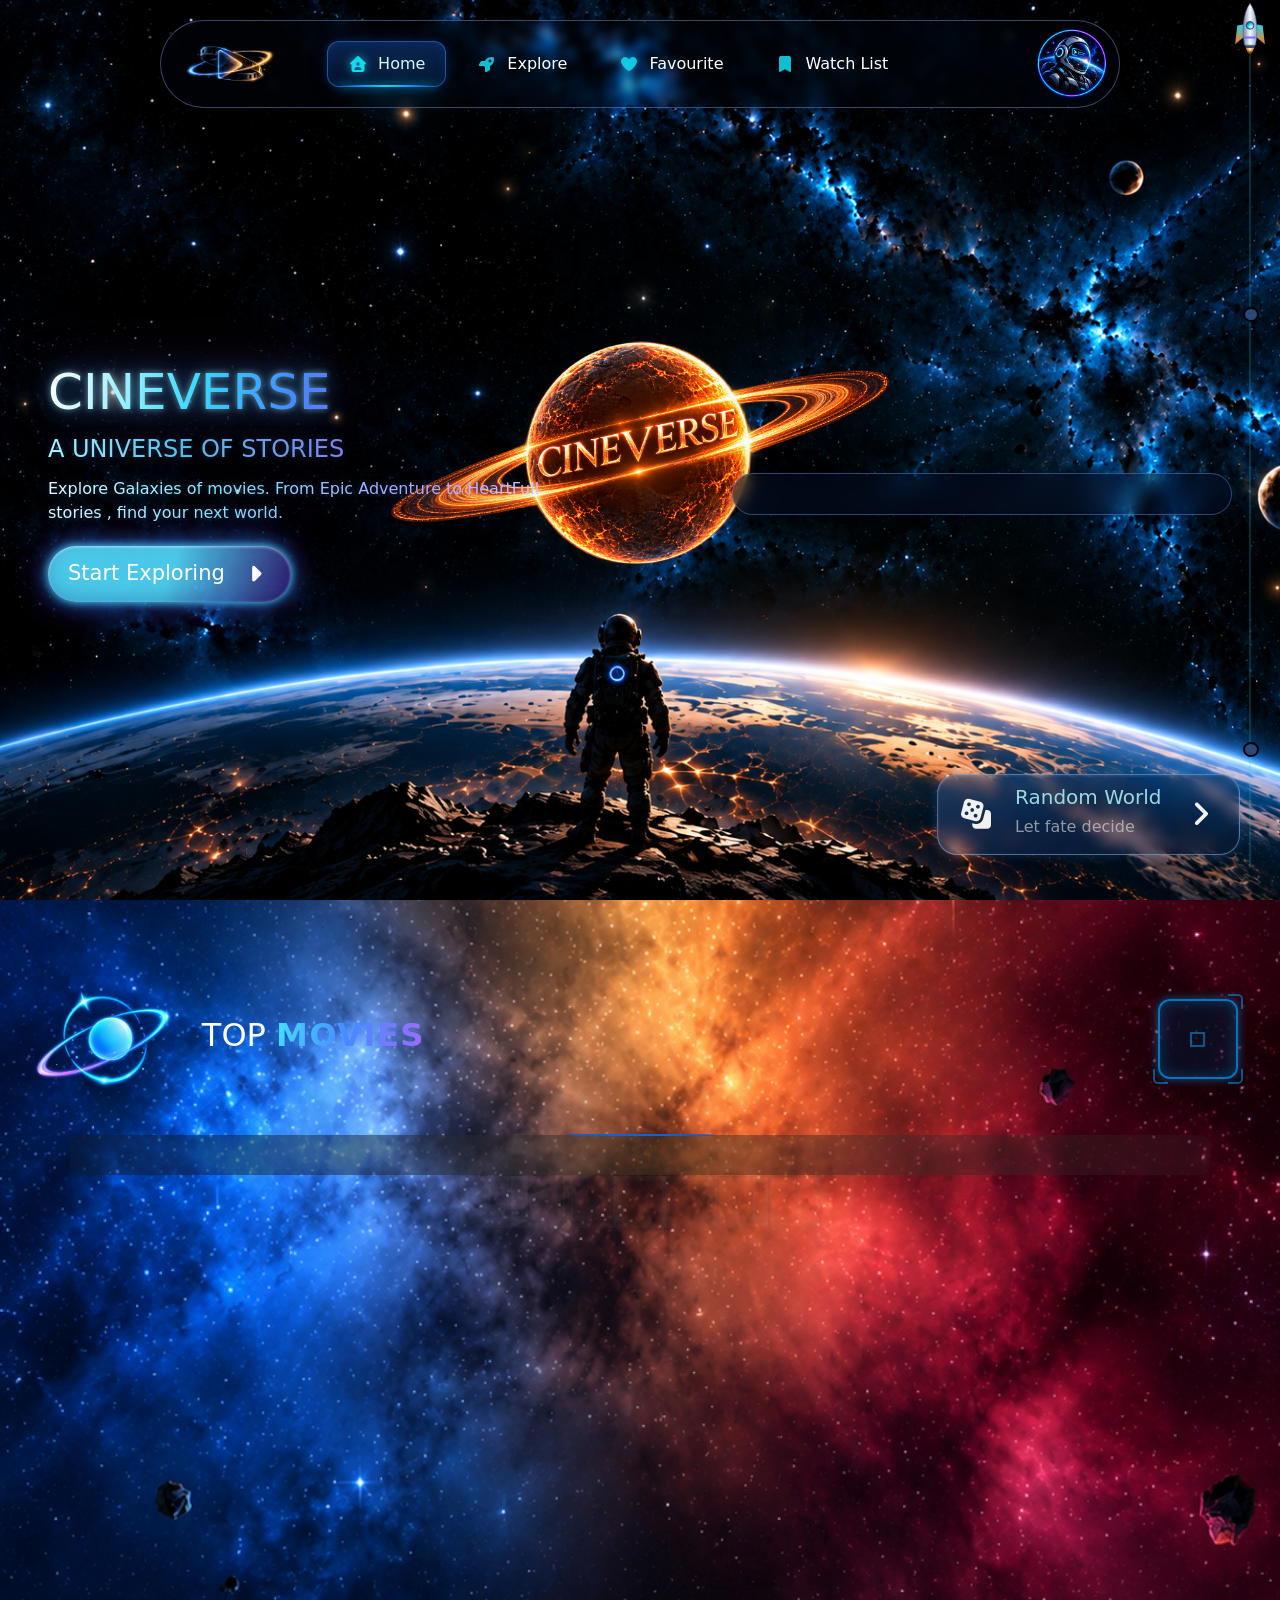
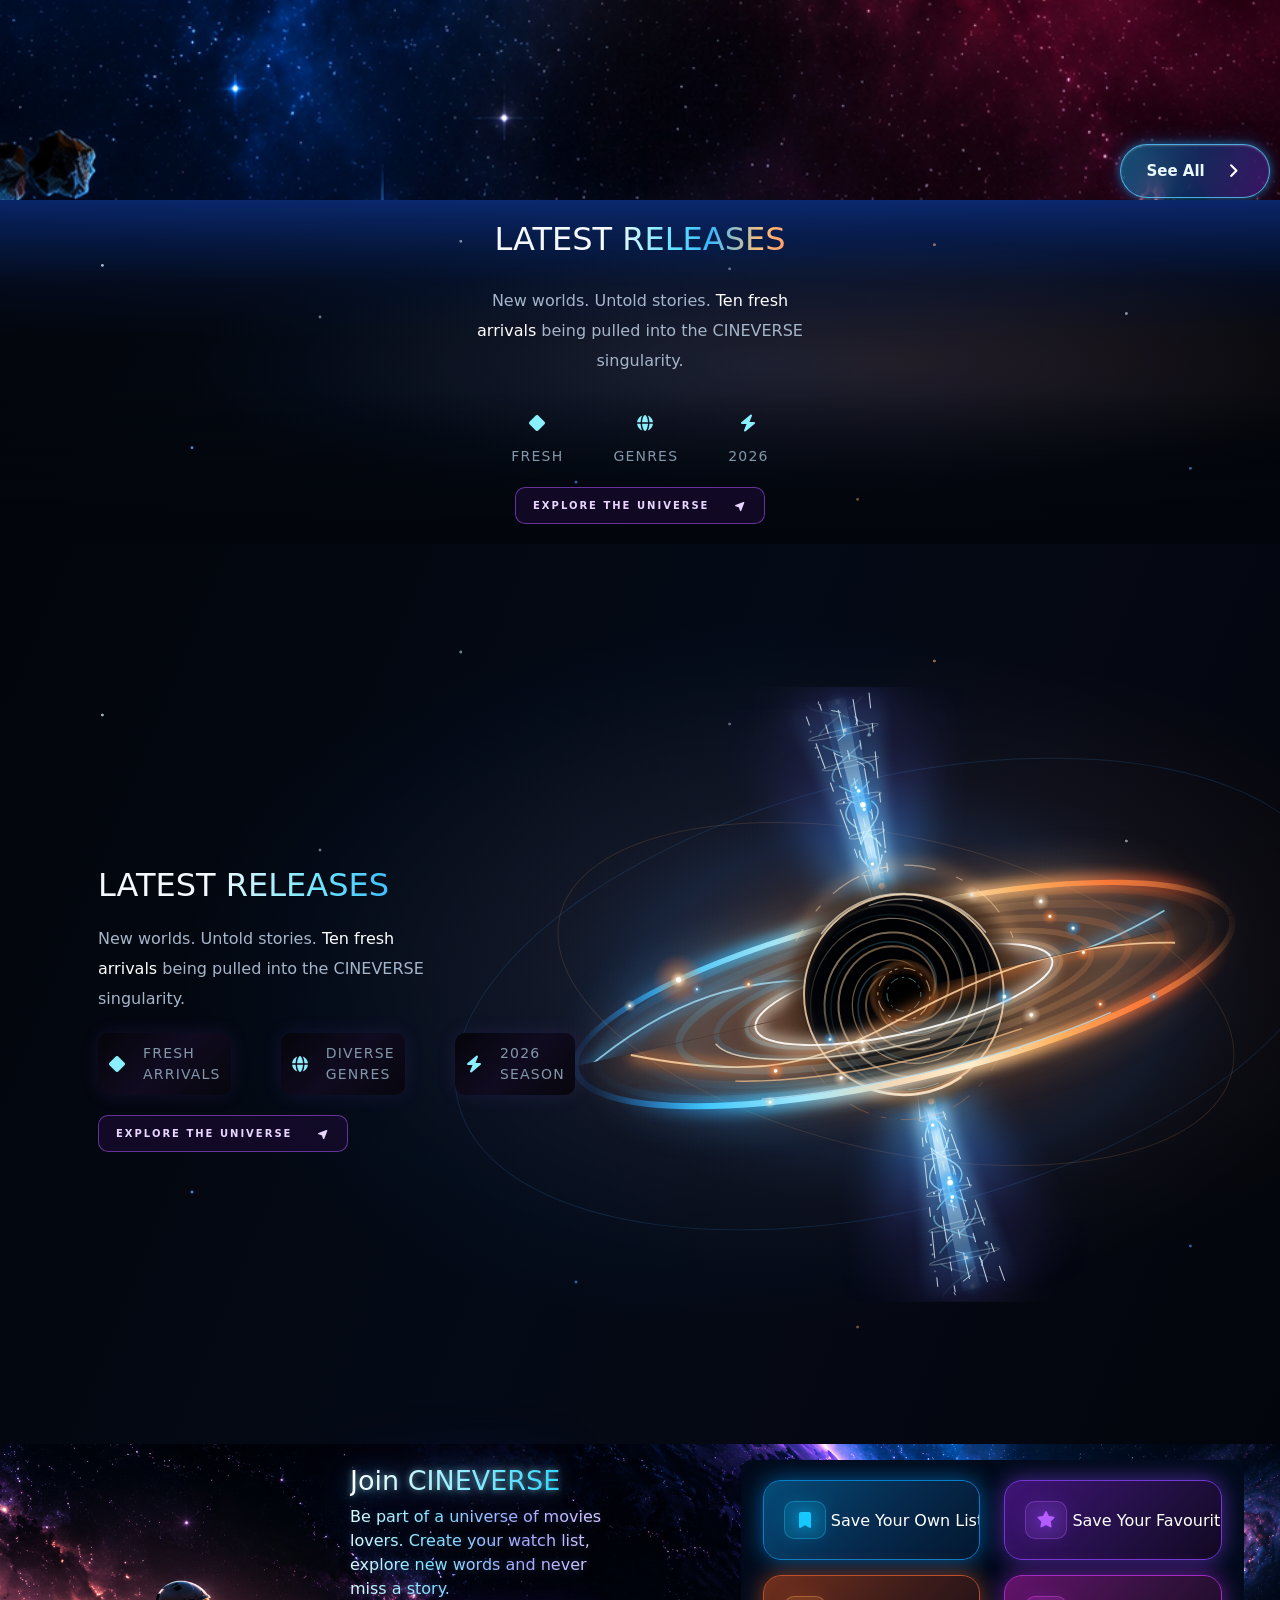
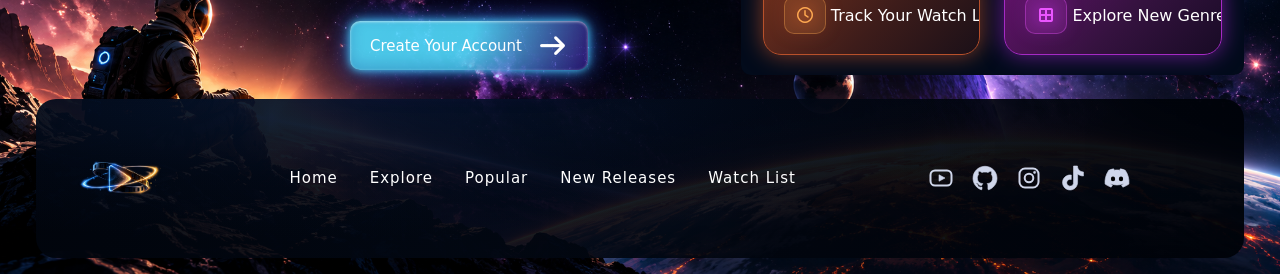
==== commit fd5d54af: "Hopefully it works" ====
--- a/index.html
+++ b/index.html
@@ -434,7 +434,7 @@
             </div>
           </div>
         </div>
-        <a class="go-to-top" href=""> See All<i class="fa-solid fa-angle-right"></i> </a>
+        <a class="go-to-top" href="./pages/explore.html"> See All<i class="fa-solid fa-angle-right"></i> </a>
       </div>
     </section>
     <div class="latest-continue">
@@ -660,5 +660,3 @@
     <script src="js/pages/home.js"></script>
   </body>
 </html>
-
-
--- a/css/index.css
+++ b/css/index.css
@@ -5830,5 +5830,196 @@
   border-radius: 20px;
   box-shadow: 0 0 4px rgba(255, 194, 71, 0.4), 0 0 10px rgba(255, 194, 71, 0.28), 0 0 22px rgba(255, 194, 71, 0.12);
 }
+#Movies .content .movies-section .body {
+  display: flex;
+  flex-direction: row;
+  justify-content: center;
+  align-items: center;
+}
+#Movies .content .movies-section .body .wrap {
+  position: relative;
+  width: 100%;
+}
+#Movies .content .movies-section .body .wrap .movies {
+  display: flex;
+  flex-direction: row;
+  justify-content: start;
+  align-items: center;
+  gap: 20px;
+  overflow-x: auto;
+  scrollbar-width: none;
+  padding: 28px;
+  padding-left: 15px;
+}
+#Movies .content .movies-section .body .wrap .movies .movie {
+  position: relative;
+  flex: 0 0 200px;
+  aspect-ratio: 200/285;
+  perspective: 900px;
+  color: #fff;
+}
+#Movies .content .movies-section .body .wrap .movies .movie .movie-inner {
+  position: relative;
+  width: 100%;
+  height: 100%;
+  transform-style: preserve-3d;
+  transition-duration: 0.5s;
+}
+#Movies .content .movies-section .body .wrap .movies .movie .movie-inner .face {
+  position: absolute;
+  top: 0;
+  right: 0;
+  bottom: 0;
+  left: 0;
+  z-index: initial;
+  overflow: hidden;
+  border: 1px solid rgba(34, 211, 238, 0.3333333333);
+  border-radius: 12px;
+  backface-visibility: hidden;
+  transition-duration: 0.4s;
+}
+#Movies .content .movies-section .body .wrap .movies .movie .movie-inner .face h3 {
+  margin: 0;
+  font-size: 15px;
+  font-weight: 600;
+  line-height: 1.25;
+}
+#Movies .content .movies-section .body .wrap .movies .movie .movie-inner .face .rate {
+  margin: 0;
+  font-size: 17px;
+  font-weight: 700;
+  width: 100%;
+  text-align: start;
+}
+#Movies .content .movies-section .body .wrap .movies .movie .movie-inner .face .rate i {
+  font-weight: 900;
+  color: #ffb547;
+  margin-left: 6px;
+  font-size: 14px;
+}
+#Movies .content .movies-section .body .wrap .movies .movie .movie-inner .face .genres {
+  margin: 0;
+  font-size: 12px;
+  color: #22d3ee;
+}
+#Movies .content .movies-section .body .wrap .movies .movie .movie-inner .face .overview {
+  margin: 0;
+  font-size: 12.5px;
+  line-height: 1.5;
+  color: #c3cfe3;
+  overflow: hidden;
+}
+#Movies .content .movies-section .body .wrap .movies .movie .movie-inner .face .year {
+  margin: 4px 0 0;
+  font-size: 12px;
+  color: #8a9bb5;
+}
+#Movies .content .movies-section .body .wrap .movies .movie .movie-inner .face.front img {
+  position: absolute;
+  top: 0;
+  right: 0;
+  bottom: 0;
+  left: 0;
+  z-index: initial;
+  width: 100%;
+  height: 100%;
+  object-fit: cover;
+}
+#Movies .content .movies-section .body .wrap .movies .movie .movie-inner .face.front .info {
+  position: absolute;
+  inset: auto 0 0;
+  padding: 56px 14px 12px;
+  background: linear-gradient(transparent, rgba(5, 8, 22, 0.9490196078) 65%);
+}
+#Movies .content .movies-section .body .wrap .movies .movie .movie-inner .face.front .info h3 {
+  margin: 0;
+  font-size: 14px;
+  font-weight: 600;
+  line-height: 1.25;
+}
+#Movies .content .movies-section .body .wrap .movies .movie .movie-inner .face.back {
+  transform: rotateY(180deg);
+  display: flex;
+  flex-direction: column;
+  justify-content: center;
+  align-items: center;
+  gap: 10px;
+  padding: 15px;
+  background: radial-gradient(circle at 100% 0, rgba(59, 29, 110, 0.5333333333), transparent 60%), linear-gradient(160deg, #0e1a3a, #050816);
+}
+#Movies .content .movies-section .body .wrap .movies .movie .movie-inner .face.back .view-detailes {
+  text-decoration: none;
+  display: flex;
+  flex-direction: row;
+  justify-content: center;
+  align-items: center;
+  display: inline-flex;
+  gap: 10px;
+  padding: 10px 18px;
+  color: #eaf8ff;
+  font-family: inherit;
+  font-size: 13px;
+  font-weight: 600;
+  letter-spacing: 0.4px;
+  background: linear-gradient(135deg, rgba(12, 28, 49, 0.96), rgba(7, 12, 28, 0.98));
+  border: 1px solid rgba(32, 215, 255, 0.45);
+  border-radius: 10px;
+  box-shadow: 0 3px 12px rgba(0, 0, 0, 0.25), inset 0 1px 0 rgba(255, 255, 255, 0.05);
+  cursor: pointer;
+  transition-duration: 0.7s;
+}
+#Movies .content .movies-section .body .wrap .movies .movie .movie-inner .face.back .view-detailes i {
+  color: #20d7ff;
+  font-size: 12px;
+  transition-duration: 0.5s;
+}
+#Movies .content .movies-section .body .wrap .movies .movie .movie-inner .face.back .view-detailes:hover {
+  color: white;
+  background: linear-gradient(135deg, rgba(13, 51, 78, 0.98), rgba(13, 25, 50, 0.98));
+  border-color: rgba(32, 215, 255, 0.9);
+  box-shadow: 0 5px 18px rgba(0, 0, 0, 0.3), 0 0 14px rgba(32, 215, 255, 0.16), inset 0 0 12px rgba(32, 215, 255, 0.06);
+  transform: translateY(-2px);
+}
+#Movies .content .movies-section .body .wrap .movies .movie .movie-inner .face.back .view-detailes:hover i {
+  color: #8aecff;
+  transform: translateX(3px);
+}
+#Movies .content .movies-section .body .wrap .movies .movie:hover .movie-inner {
+  transform: rotateY(180deg) translateY(-10px) scale(1.1);
+  transition-duration: 0.3s;
+}
+#Movies .content .movies-section .body .wrap .movies .movie:hover .movie-inner .face {
+  border-color: #22d3ee;
+  box-shadow: 0 14px 30px rgba(0, 0, 0, 0.6), 0 0 22px rgba(34, 211, 238, 0.4);
+}
+#Movies .content .movies-section .body .wrap .arrow {
+  position: absolute;
+  top: 50%;
+  right: initial;
+  bottom: initial;
+  left: initial;
+  z-index: initial;
+  translate: 0 -50%;
+  z-index: 5;
+  width: 40px;
+  height: 40px;
+  border: 1px solid #22d3ee;
+  border-radius: 50%;
+  background: #050816;
+  color: #22d3ee;
+  cursor: pointer;
+  transition-duration: 0.4s;
+}
+#Movies .content .movies-section .body .wrap .arrow:hover {
+  background: #22d3ee;
+  color: #050816;
+  box-shadow: 0 0 16px rgba(34, 211, 238, 0.6);
+}
+#Movies .content .movies-section .body .wrap .arrow.prev {
+  left: 6px;
+}
+#Movies .content .movies-section .body .wrap .arrow.next {
+  right: 6px;
+}
 
 /*# sourceMappingURL=index.css.map */
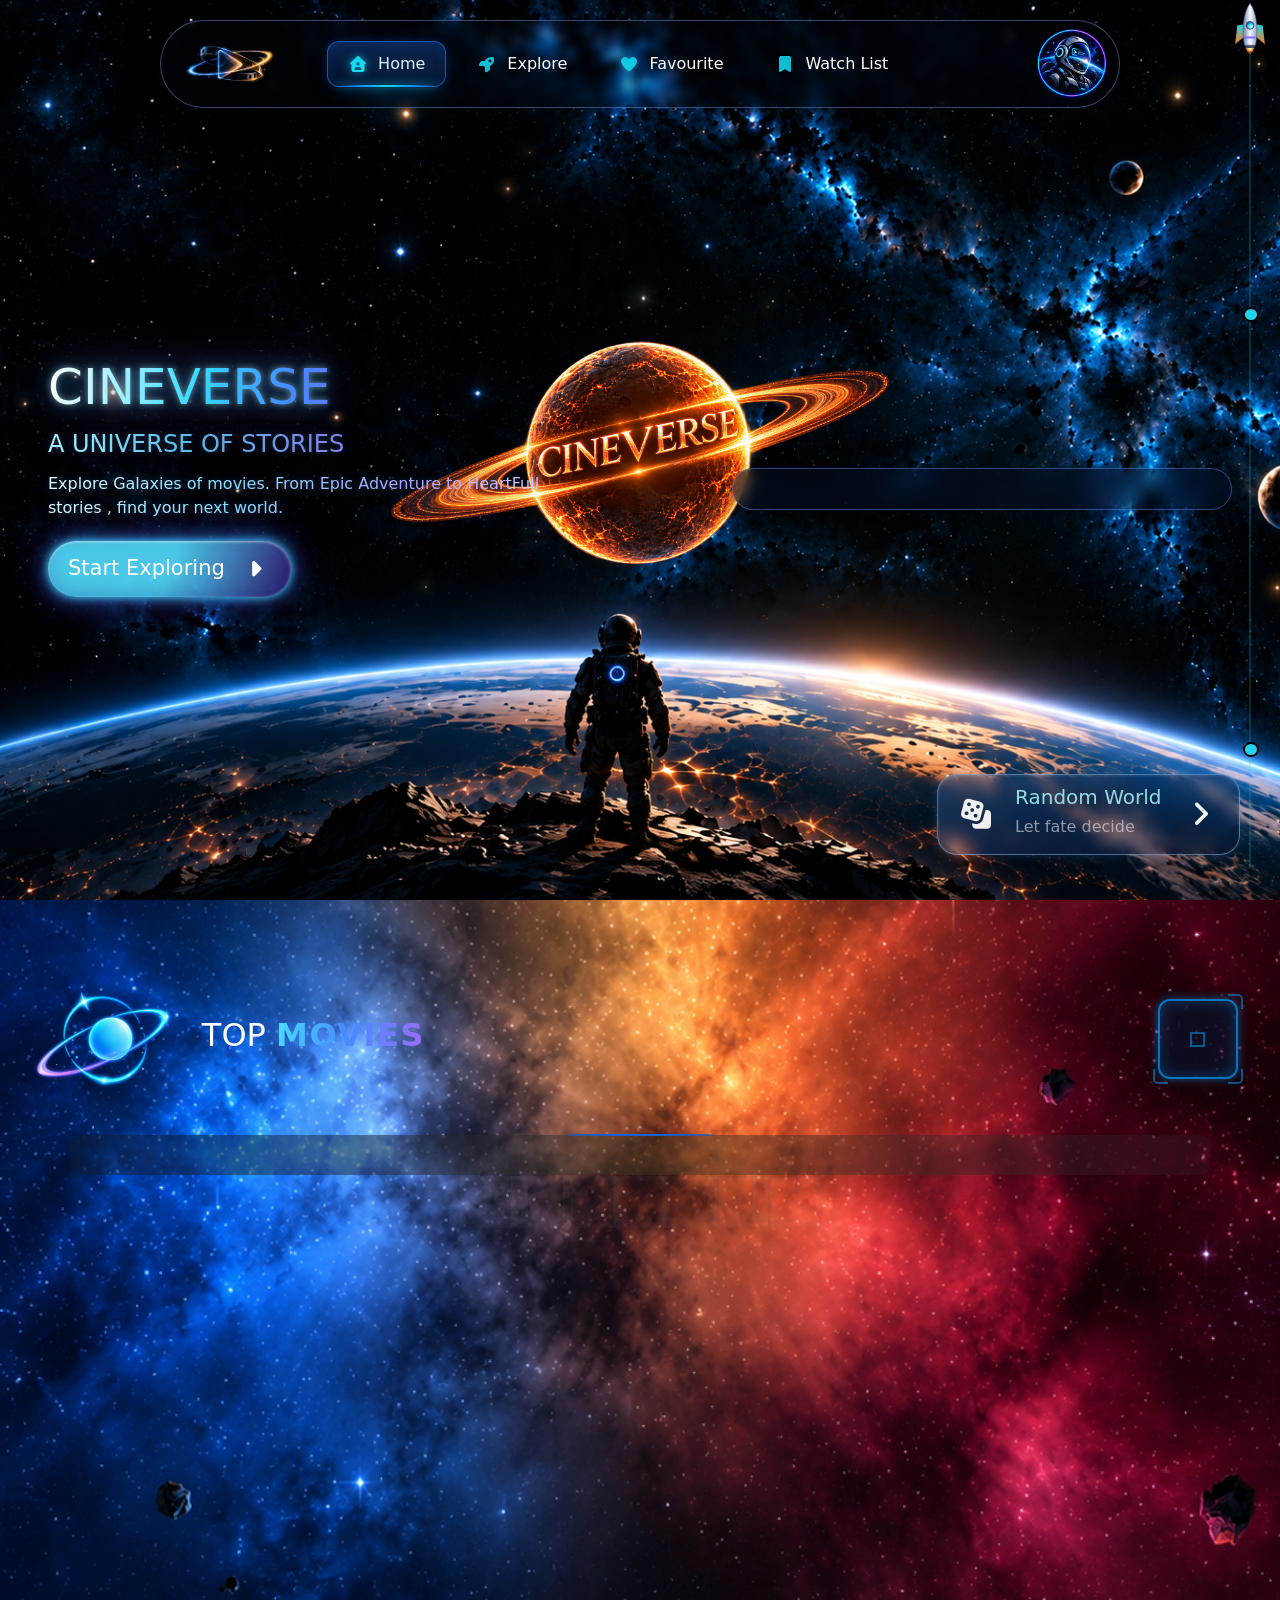
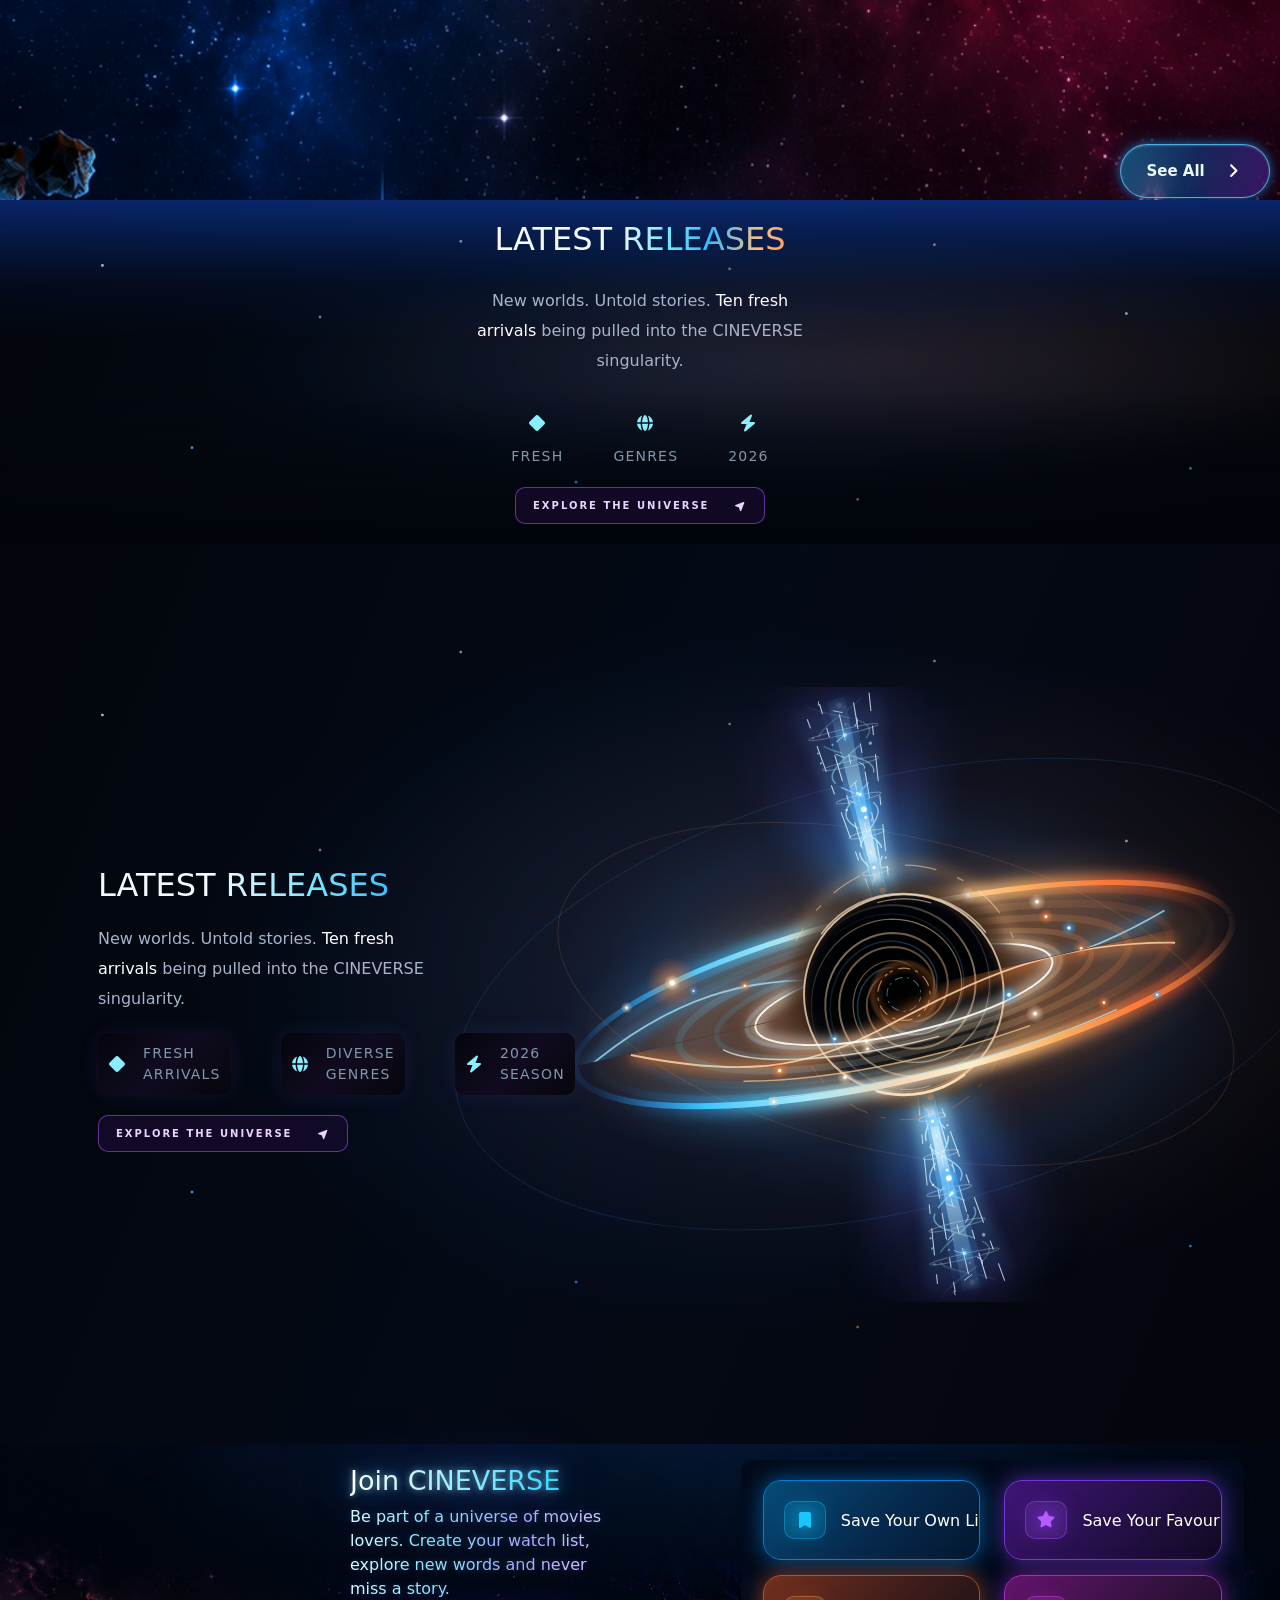
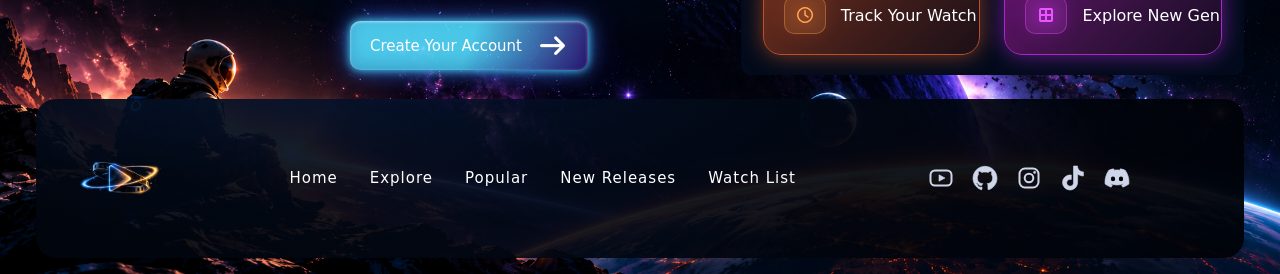
==== commit 3bccfb94: "adding the movie page / explosions svgs / shuffling" ====
--- a/index.html
+++ b/index.html
@@ -40,71 +40,60 @@
     <link rel="icon" type="image/x-icon" href="./images/Icon.png" />
   </head>
   <body>
-    <div class="ss idle">
+     <div class="ss idle">
       <div class="ss-rail">
         <div class="ss-fill"></div>
       </div>
+
       <div class="ss-ship">
-        <div class="ss-turn">
-          <svg viewBox="0 -6 64 116" aria-hidden="true">
-            <defs>
-              <linearGradient id="ss-hull" x1="0" y1="0" x2="1" y2="0">
-                <stop offset="0" stop-color="#8fa3c7" />
-                <stop offset=".5" stop-color="#f4f8ff" />
-                <stop offset="1" stop-color="#6d7fa6" />
-              </linearGradient>
-
-              <linearGradient id="ss-fin" x1="0" y1="0" x2="0" y2="1">
-                <stop offset="0" stop-color="#ff7a18" />
-                <stop offset="1" stop-color="#22d3ee" />
-              </linearGradient>
-
-              <radialGradient id="ss-glass" cx=".35" cy=".3" r=".8">
-                <stop offset="0" stop-color="#e0fbff" />
-                <stop offset=".5" stop-color="#22d3ee" />
-                <stop offset="1" stop-color="#0b3a73" />
-              </radialGradient>
-
-              <linearGradient id="ss-flame" x1="0" y1="1" x2="0" y2="0">
-                <stop offset="0" stop-color="#ffd54a" />
-                <stop offset=".5" stop-color="#ff7a18" />
-                <stop offset="1" stop-color="#ff7a18" stop-opacity="0" />
-              </linearGradient>
-            </defs>
-
-            <!-- Engine flame -->
-            <g class="flame">
-              <path fill="url(#ss-flame)" d="M24 26 Q32 -4 40 26 Z" />
-              <path fill="#fff6c8" opacity=".9" d="M28 26 Q32 8 36 26 Z" />
-            </g>
-
-            <!-- Side wings -->
-            <path fill="url(#ss-fin)" d="M22 44 L5 30 L9 64 L22 66 Z" />
-            <path fill="url(#ss-fin)" d="M42 44 L59 30 L55 64 L42 66 Z" />
-
-            <!-- Ship body -->
-            <rect x="24" y="23" width="16" height="7" rx="2" fill="#3b4a6b" />
-
-            <path fill="url(#ss-hull)" stroke="#4a5b82" d="M32 104 C19 86 17 54 22 28 L42 28 C47 54 45 86 32 104 Z" />
-
-            <rect x="22" y="40" width="20" height="4" fill="#7c5cff" opacity=".85" />
-
-            <!-- Cockpit -->
-            <circle cx="32" cy="64" r="7" fill="url(#ss-glass)" stroke="#2a3a5e" stroke-width="1.5" />
-
-            <circle cx="29.5" cy="61.5" r="2" fill="#fff" opacity=".7" />
-          </svg>
-        </div>
-      </div>
-      <button class="ss-mark"></button>
-      <button class="ss-mark"></button>
+        <svg viewBox="0 -6 64 116" aria-hidden="true">
+          <defs>
+            <linearGradient id="ss-hull" x1="0" y1="0" x2="1" y2="0">
+              <stop offset="0" stop-color="#8fa3c7" />
+              <stop offset=".5" stop-color="#f4f8ff" />
+              <stop offset="1" stop-color="#6d7fa6" />
+            </linearGradient>
+            <linearGradient id="ss-fin" x1="0" y1="0" x2="0" y2="1">
+              <stop offset="0" stop-color="#ff7a18" />
+              <stop offset="1" stop-color="#22d3ee" />
+            </linearGradient>
+            <radialGradient id="ss-glass" cx=".35" cy=".3" r=".8">
+              <stop offset="0" stop-color="#e0fbff" />
+              <stop offset=".5" stop-color="#22d3ee" />
+              <stop offset="1" stop-color="#0b3a73" />
+            </radialGradient>
+            <linearGradient id="ss-flame" x1="0" y1="1" x2="0" y2="0">
+              <stop offset="0" stop-color="#ffd54a" />
+              <stop offset=".5" stop-color="#ff7a18" />
+              <stop offset="1" stop-color="#ff7a18" stop-opacity="0" />
+            </linearGradient>
+          </defs>
+
+          <path fill="url(#ss-flame)" d="M24 26 Q32 -4 40 26 Z" />
+          <path fill="#fff6c8" opacity=".9" d="M28 26 Q32 8 36 26 Z" />
+
+          <!-- Wings -->
+          <path fill="url(#ss-fin)" d="M22 44 L5 30 L9 64 L22 66 Z" />
+          <path fill="url(#ss-fin)" d="M42 44 L59 30 L55 64 L42 66 Z" />
+
+          <rect x="24" y="23" width="16" height="7" rx="2" fill="#3b4a6b" />
+          <path fill="url(#ss-hull)" stroke="#4a5b82" d="M32 104 C19 86 17 54 22 28 L42 28 C47 54 45 86 32 104 Z" />
+          <rect x="22" y="40" width="20" height="4" fill="#7c5cff" opacity=".85" />
+
+          <circle cx="32" cy="64" r="7" fill="url(#ss-glass)" stroke="#2a3a5e" stroke-width="1.5" />
+          <circle cx="29.5" cy="61.5" r="2" fill="#fff" opacity=".7" />
+        </svg>
+      </div>
+
+      <button class="ss-mark " data-label="Top Rated"></button>
+      <button class="ss-mark " data-label="Latest"></button>
     </div>
 
     <nav class="main-nav">
       <div class="container-fluid">
         <div class="row justify-content-between">
           <div class="col-2 logo">
-            <img src="./images/Logo.png" alt="Logo" class="img-fluid" />
+            <img src="./images/Logo.png" alt="Logo" class="img-fluid cursor-pointer" />
           </div>
           <div class="col-9 d-flex justify-content-center align-items-center">
             <div class="links list-unstyled">
@@ -155,7 +144,7 @@
 
     <div class="topbar">
       <a href="./index.html" class="topbar-logo">
-        <img src="./images/Logo.png" class="img-fluid" alt="CINEVERSE" />
+        <img src="./images/Logo.png" class="img-fluid cursor-pointer" alt="CINEVERSE" />
       </a>
       <div class="topbar-brand">
         <span>YOUR CINEMATIC UNIVERSE</span>
@@ -171,7 +160,7 @@
       <div class="content">
         <i class="fa-solid fa-xmark close" onclick="OpenAccountPopupRight()"></i>
         <div class="logo">
-          <img src="./images/Logo.png" alt="Logo" class="img-fluid" />
+          <img src="./images/Logo.png" alt="Logo" class="img-fluid cursor-pointer" />
         </div>
         <div class="links">
           <div class="account-details-item">
@@ -529,7 +518,7 @@
         <div class="bottom-bar row">
           <div class="col-lg-1 col-12 d-flex justify-content-center align-items-center">
             <div class="logo">
-              <img src="./images/Logo.png" alt="Logo" class="img-fluid" />
+              <img src="./images/Logo.png" alt="Logo" class="img-fluid cursor-pointer" />
             </div>
           </div>
           <div class="col-lg-8 col-12">
--- a/css/index.css
+++ b/css/index.css
@@ -31,7 +31,15 @@
     background-position: 100% 50%;
   }
 }
-nav {
+html {
+  scrollbar-width: none;
+}
+
+.cursor-pointer {
+  cursor: pointer;
+}
+
+nav.main-nav {
   position: fixed;
   top: 20px;
   right: initial;
@@ -47,24 +55,27 @@
   border: 1px solid rgba(150, 180, 255, 0.38);
 }
 @media (max-width: 1300px) {
-  nav {
+  nav.main-nav {
     background: rgba(3, 8, 18, 0.28);
     border: none;
   }
-  nav .container-fluid {
+  nav.main-nav .container-fluid {
     display: none;
   }
 }
 @media (min-width: 992px) and (max-width: 1300px) {
-  nav {
+  nav.main-nav {
     height: initial;
     border: 1px solid rgba(150, 180, 255, 0.38);
   }
-  nav .container-fluid {
+  nav.main-nav .container-fluid {
     display: block;
   }
 }
-nav .logo {
+nav.main-nav.movie-page {
+  width: 70%;
+}
+nav.main-nav .logo {
   display: flex;
   flex-direction: row;
   justify-content: center;
@@ -72,17 +83,17 @@
   width: 10%;
 }
 @media (max-width: 1300px) {
-  nav .logo {
+  nav.main-nav .logo {
     display: none;
   }
 }
 @media (min-width: 1181px) and (max-width: 1300px) {
-  nav .logo {
+  nav.main-nav .logo {
     display: flex;
     width: 14%;
   }
 }
-nav .links {
+nav.main-nav .links {
   width: 100%;
   margin: auto;
   display: flex;
@@ -93,7 +104,7 @@
   padding-right: 0px;
   column-gap: 10px;
 }
-nav .links .link .nav-link {
+nav.main-nav .links .link .nav-link {
   display: flex;
   flex-direction: row;
   justify-content: center;
@@ -106,11 +117,11 @@
   transition-duration: 1s;
   white-space: nowrap;
 }
-nav .links .link .nav-link i {
+nav.main-nav .links .link .nav-link i {
   color: rgba(17, 217, 239, 0.8745098039);
   margin-right: 10px;
 }
-nav .links .link .nav-link::before {
+nav.main-nav .links .link .nav-link::before {
   content: "";
   position: absolute;
   top: initial;
@@ -125,7 +136,7 @@
   opacity: 0;
   transition: opacity 0.4s ease;
 }
-nav .links .link .nav-link::after {
+nav.main-nav .links .link .nav-link::after {
   content: "";
   position: absolute;
   position: absolute;
@@ -142,34 +153,34 @@
   box-shadow: 0 0 10px rgba(17, 217, 239, 0.8);
   transition: width 0.4s ease;
 }
-nav .links .link .nav-link.active {
+nav.main-nav .links .link .nav-link.active {
   color: #dffaff;
   background: linear-gradient(180deg, rgba(13, 43, 96, 0.85), rgba(4, 15, 40, 0.92));
   border-color: rgba(40, 145, 255, 0.55);
   box-shadow: inset 0 0 12px rgba(35, 115, 255, 0.12), 0 0 10px rgba(25, 105, 255, 0.2), 0 0 22px rgba(25, 105, 255, 0.12);
 }
-nav .links .link .nav-link.active::before {
+nav.main-nav .links .link .nav-link.active::before {
   opacity: 1;
 }
-nav .links .link .nav-link.active::after {
+nav.main-nav .links .link .nav-link.active::after {
   width: 85%;
 }
-nav .links .link .nav-link.active i {
+nav.main-nav .links .link .nav-link.active i {
   color: #11d9ef;
   filter: drop-shadow(0 0 5px rgba(17, 217, 239, 0.7));
 }
-nav .links .link .nav-link:hover {
+nav.main-nav .links .link .nav-link:hover {
   background: rgba(13, 43, 96, 0.45);
   border-color: rgba(17, 217, 239, 0.35);
   box-shadow: inset 0 0 12px rgba(17, 217, 239, 0.06), 0 0 15px rgba(17, 217, 239, 0.1);
 }
-nav .links .link .nav-link:hover::before {
+nav.main-nav .links .link .nav-link:hover::before {
   opacity: 0.8;
 }
-nav .links .link .nav-link:hover::after {
+nav.main-nav .links .link .nav-link:hover::after {
   width: 75%;
 }
-nav .links .search-container {
+nav.main-nav .links .search-container {
   flex: 1;
   min-width: 0;
   display: flex;
@@ -178,19 +189,19 @@
   align-items: center;
 }
 @media (min-width: 992px) and (max-width: 1300px) {
-  nav .links .search-container {
+  nav.main-nav .links .search-container {
     display: none;
   }
 }
-nav .links .search-container.active .input-group {
+nav.main-nav .links .search-container.active .input-group {
   width: 80%;
 }
 @media (max-width: 1300px) {
-  nav .links .search-container.active .input-group {
+  nav.main-nav .links .search-container.active .input-group {
     width: 100%;
   }
 }
-nav .links .search-container .input-group {
+nav.main-nav .links .search-container .input-group {
   padding: 5px;
   width: 55px;
   box-sizing: border-box;
@@ -203,7 +214,7 @@
   border-radius: 30px;
   transition: width 1s ease;
 }
-nav .links .search-container .input-group .input-group-text {
+nav.main-nav .links .search-container .input-group .input-group-text {
   padding: 10px;
   border: none;
   background: transparent;
@@ -211,7 +222,7 @@
   cursor: pointer;
   flex-shrink: 0;
 }
-nav .links .search-container .input-group input {
+nav.main-nav .links .search-container .input-group input {
   width: 0;
   min-width: 0;
   padding: 10px 0;
@@ -225,34 +236,34 @@
   outline: none;
   transition: width 0.5s ease, opacity 0.3s ease, padding 0.5s ease;
 }
-nav .links .search-container .input-group input.active {
+nav.main-nav .links .search-container .input-group input.active {
   width: calc(100% - 45px);
   padding: 10px;
   opacity: 1;
   box-shadow: none;
 }
-nav .links .search-container .input-group input:focus {
+nav.main-nav .links .search-container .input-group input:focus {
   box-shadow: none;
 }
-nav .links .search-container .input-group input::placeholder {
+nav.main-nav .links .search-container .input-group input::placeholder {
   color: #858b9a;
 }
-nav .account-icon {
+nav.main-nav .account-icon {
   display: flex;
   flex-direction: row;
   justify-content: center;
   align-items: center;
 }
 @media (min-width: 992px) and (max-width: 1300px) {
-  nav .account-icon {
+  nav.main-nav .account-icon {
     justify-content: end;
   }
 }
-nav .account-icon {
+nav.main-nav .account-icon {
   flex-grow: 1;
   position: relative;
 }
-nav .account-icon .img {
+nav.main-nav .account-icon .img {
   width: 70px;
   height: 70px;
   background-image: url("../images/Profile.jpg");
@@ -262,7 +273,7 @@
   cursor: pointer;
   border-radius: 50%;
 }
-nav .account-icon i {
+nav.main-nav .account-icon i {
   cursor: pointer;
   position: absolute;
   top: 50%;
@@ -276,16 +287,16 @@
   transition-duration: 1s;
 }
 @media (min-width: 992px) and (max-width: 1300px) {
-  nav .account-icon i {
+  nav.main-nav .account-icon i {
     display: none;
   }
 }
-nav .account-icon i.active {
+nav.main-nav .account-icon i.active {
   transform: translateY(-50%) rotate(180deg);
   right: -90%;
   opacity: 0;
 }
-nav .account-detailes {
+nav.main-nav .account-detailes {
   border-radius: 10px;
   padding: 10px;
   background: linear-gradient(135deg, rgba(4, 10, 20, 0.98) 0%, rgba(7, 15, 30, 0.98) 35%, rgba(17, 14, 42, 0.92) 70%, rgba(28, 12, 48, 0.98) 100%);
@@ -306,10 +317,10 @@
   row-gap: 10px;
   transition-duration: 1s;
 }
-nav .account-detailes.active {
+nav.main-nav .account-detailes.active {
   right: 0.5%;
 }
-nav .account-detailes .group {
+nav.main-nav .account-detailes .group {
   border-radius: 10px;
   display: flex;
   flex-direction: column;
@@ -319,7 +330,7 @@
   width: 100%;
   padding: 20px 5px;
 }
-nav .account-detailes .group .account-details-item {
+nav.main-nav .account-detailes .group .account-details-item {
   cursor: pointer;
   border-radius: 10px;
   width: 100%;
@@ -331,7 +342,7 @@
   transition-duration: 0.5s;
   overflow: hidden;
 }
-nav .account-detailes .group .account-details-item::before {
+nav.main-nav .account-detailes .group .account-details-item::before {
   content: "";
   position: absolute;
   top: 0;
@@ -345,22 +356,22 @@
   transform: skewX(-20deg);
   transition-duration: 0.5s;
 }
-nav .account-detailes .group .account-details-item.logout::before {
+nav.main-nav .account-detailes .group .account-details-item.logout::before {
   background: linear-gradient(90deg, transparent, rgba(255, 53, 79, 0.15), rgba(255, 53, 79, 0.45), rgba(255, 53, 79, 0.15), transparent);
 }
-nav .account-detailes .group .account-details-item:hover {
+nav.main-nav .account-detailes .group .account-details-item:hover {
   transform: translateX(4px);
   border-color: #7df4ff;
   box-shadow: 0 0 8px rgba(17, 217, 239, 0.8), 0 0 25px rgba(17, 217, 239, 0.3), inset 0 0 20px rgba(17, 217, 239, 0.08);
 }
-nav .account-detailes .group .account-details-item:hover.logout {
+nav.main-nav .account-detailes .group .account-details-item:hover.logout {
   border-color: #ff5368;
   box-shadow: 0 0 8px rgba(255, 53, 79, 0.8), 0 0 25px rgba(255, 53, 79, 0.3), inset 0 0 20px rgba(255, 53, 79, 0.08);
 }
-nav .account-detailes .group .account-details-item:hover::before {
+nav.main-nav .account-detailes .group .account-details-item:hover::before {
   left: 140%;
 }
-nav .account-detailes .group .account-details-item.logout {
+nav.main-nav .account-detailes .group .account-details-item.logout {
   background: linear-gradient(135deg, rgba(20, 4, 7, 0.98) 0%, rgba(35, 7, 14, 0.98) 35%, rgba(42, 8, 20, 0.92) 70%, rgba(48, 6, 12, 0.98) 100%);
   backdrop-filter: blur(8px);
   border: 1px solid rgba(255, 70, 85, 0.3);
@@ -621,7 +632,7 @@
   right: initial;
   bottom: initial;
   left: 50%;
-  z-index: 999;
+  z-index: 900;
   transform: translateX(-50%);
   background: rgba(2, 6, 16, 0.62);
   backdrop-filter: blur(12px);
@@ -1684,7 +1695,7 @@
   align-items: center;
   padding-top: 40px;
   transition-duration: 0.6s;
-  animation: riseIn 0.9s cubic-bezier(0.2, 0.9, 0.25, 1) backwards;
+  animation: riseIn 0.9s backwards;
 }
 @media (max-width: 1300px) {
   #Top_Rated .body .top {
@@ -1721,7 +1732,7 @@
   }
 }
 #Top_Rated .body .top .planet {
-  transition: transform 0.8s cubic-bezier(0.2, 0.9, 0.25, 1), filter 0.6s ease;
+  transition: transform 0.8s, filter 0.6s ease;
   animation: planetBreath 7s ease-in-out infinite alternate;
 }
 #Top_Rated .body .top::before {
@@ -1850,7 +1861,7 @@
   width: 0px;
   height: 4px;
   border-radius: 2px;
-  transition: width 0.5s cubic-bezier(0.2, 0.9, 0.25, 1);
+  transition: width 0.5s;
 }
 #Top_Rated .body .top .content .info {
   display: flex;
@@ -2060,7 +2071,7 @@
   }
 }
 #Top_Rated .body .top-two {
-  transition: translate 0.6s cubic-bezier(0.2, 0.9, 0.25, 1.15), transform 0.8s cubic-bezier(0.2, 0.9, 0.25, 1);
+  transition-duration: 0.6s;
 }
 #Top_Rated .body .top-two::before {
   background: linear-gradient(180deg, #1f4f80 0%, #1d1824 12%, #0a0810 100%);
@@ -2097,6 +2108,7 @@
 }
 #Top_Rated .body .top-two .content .view-details {
   border-color: #3fb4ff;
+  cursor: pointer;
   background: linear-gradient(110deg, rgba(8, 60, 110, 0.7), rgba(5, 34, 76, 0.7));
   box-shadow: 0 0 10px rgba(40, 150, 255, 0.18), inset 0 0 14px rgba(40, 150, 255, 0.18);
 }
@@ -2149,6 +2161,7 @@
 }
 #Top_Rated .body .top-two:hover .content .view-details i {
   animation: pingBlue 1.4s ease-out infinite;
+  cursor: pointer;
 }
 #Top_Rated .body .top-one {
   animation-delay: 1.3s;
@@ -2212,6 +2225,7 @@
 }
 #Top_Rated .body .top-one .content .view-details {
   color: #2a1300;
+  cursor: pointer;
   border-color: #ffd27a;
   background: linear-gradient(110deg, #ffb23a, #c97a12);
   box-shadow: 0 0 10px rgba(255, 150, 30, 0.2), inset 0 0 14px rgba(255, 220, 140, 0.25);
@@ -2257,6 +2271,7 @@
 }
 #Top_Rated .body .top-one:hover .content .view-details i {
   animation: pingGold 1.4s ease-out infinite;
+  cursor: pointer;
 }
 #Top_Rated .body .top-three {
   animation-delay: 1.5s;
@@ -2269,7 +2284,7 @@
   }
 }
 #Top_Rated .body .top-three {
-  transition: translate 0.6s cubic-bezier(0.2, 0.9, 0.25, 1.15), transform 0.8s cubic-bezier(0.2, 0.9, 0.25, 1);
+  transition: translate 0.6s, transform 0.8s;
 }
 #Top_Rated .body .top-three::before {
   background: linear-gradient(180deg, #6b1f2c 0%, #1d1824 12%, #0a0810 100%);
@@ -2313,6 +2328,7 @@
 }
 #Top_Rated .body .top-three .content .view-details {
   border-color: #ff4d6d;
+  cursor: pointer;
   background: linear-gradient(110deg, rgba(140, 20, 45, 0.7), rgba(70, 10, 28, 0.7));
   box-shadow: 0 0 10px rgba(255, 60, 90, 0.18), inset 0 0 14px rgba(255, 60, 90, 0.18);
 }
@@ -2365,6 +2381,7 @@
 }
 #Top_Rated .body .top-three:hover .content .view-details i {
   animation: pingRed 1.4s ease-out infinite;
+  cursor: pointer;
 }
 #Top_Rated .go-to-top {
   display: flex;
@@ -3054,105 +3071,15 @@
   left: 0;
   z-index: 5;
 }
-#Latest .right .cards .movie-card:nth-of-type(1) {
-  --start-x: -24vw;
-  --start-y: -16vh;
-  --mid-x: -14.88vw;
-  --mid-y: -9.92vh;
-  --inner-x: -6vw;
-  --inner-y: -4vh;
-  --tilt: -12deg;
-  --delay: -0s;
-}
-#Latest .right .cards .movie-card:nth-of-type(2) {
-  --start-x: -12vw;
-  --start-y: -26vh;
-  --mid-x: -7.44vw;
-  --mid-y: -16.12vh;
-  --inner-x: -3vw;
-  --inner-y: -6.5vh;
-  --tilt: 10deg;
-  --delay: -1.85s;
-}
-#Latest .right .cards .movie-card:nth-of-type(3) {
-  --start-x: 4vw;
-  --start-y: -27vh;
-  --mid-x: 2.48vw;
-  --mid-y: -16.74vh;
-  --inner-x: 1vw;
-  --inner-y: -6.75vh;
-  --tilt: -12deg;
-  --delay: -3.7s;
-}
-#Latest .right .cards .movie-card:nth-of-type(4) {
-  --start-x: 19vw;
-  --start-y: -21vh;
-  --mid-x: 11.78vw;
-  --mid-y: -13.02vh;
-  --inner-x: 4.75vw;
-  --inner-y: -5.25vh;
-  --tilt: 10deg;
-  --delay: -5.55s;
-}
-#Latest .right .cards .movie-card:nth-of-type(5) {
-  --start-x: 26vw;
-  --start-y: -5vh;
-  --mid-x: 16.12vw;
-  --mid-y: -3.1vh;
-  --inner-x: 6.5vw;
-  --inner-y: -1.25vh;
-  --tilt: -12deg;
-  --delay: -7.4s;
-}
-#Latest .right .cards .movie-card:nth-of-type(6) {
-  --start-x: 24vw;
-  --start-y: 14vh;
-  --mid-x: 14.88vw;
-  --mid-y: 8.68vh;
-  --inner-x: 6vw;
-  --inner-y: 3.5vh;
-  --tilt: 10deg;
-  --delay: -9.25s;
-}
-#Latest .right .cards .movie-card:nth-of-type(7) {
-  --start-x: 12vw;
-  --start-y: 25vh;
-  --mid-x: 7.44vw;
-  --mid-y: 15.5vh;
-  --inner-x: 3vw;
-  --inner-y: 6.25vh;
-  --tilt: -12deg;
-  --delay: -11.1s;
-}
-#Latest .right .cards .movie-card:nth-of-type(8) {
-  --start-x: -5vw;
-  --start-y: 27vh;
-  --mid-x: -3.1vw;
-  --mid-y: 16.74vh;
-  --inner-x: -1.25vw;
-  --inner-y: 6.75vh;
-  --tilt: 10deg;
-  --delay: -12.95s;
-}
-#Latest .right .cards .movie-card:nth-of-type(9) {
-  --start-x: -18vw;
-  --start-y: 21vh;
-  --mid-x: -11.16vw;
-  --mid-y: 13.02vh;
-  --inner-x: -4.5vw;
-  --inner-y: 5.25vh;
-  --tilt: -12deg;
-  --delay: -14.8s;
-}
-#Latest .right .cards .movie-card:nth-of-type(10) {
-  --start-x: -26vw;
-  --start-y: 3vh;
-  --mid-x: -16.12vw;
-  --mid-y: 1.86vh;
-  --inner-x: -6.5vw;
-  --inner-y: 0.75vh;
-  --tilt: 10deg;
-  --delay: -16.65s;
+@media (min-width: 992px) and (max-width: 1300px) {
+  #Latest .right .cards {
+    transform: scale(0.68);
+  }
+}
+@media (min-width: 1181px) and (max-width: 1300px) {
+  #Latest .right .cards {
+    transform: scale(0.9);
+  }
 }
 #Latest .right .cards .movie-card {
   position: absolute;
@@ -3174,9 +3101,120 @@
   }
 }
 #Latest .right .cards .movie-card {
-  transform: translate(-50%, -50%) translate3d(var(--start-x), var(--start-y), 0) rotate(var(--tilt)) scale(0.92);
-  animation: fly-to-black-hole 18.5s linear infinite;
-  animation-delay: var(--delay);
+  translate: -50% -50%;
+  animation-duration: 18.5s;
+  animation-timing-function: linear;
+  animation-iteration-count: infinite;
+}
+#Latest .right .cards .movie-card:nth-of-type(1) {
+  animation-name: fly-1;
+  animation-delay: 0s;
+}
+#Latest .right .cards .movie-card:nth-of-type(2) {
+  animation-name: fly-2;
+  animation-delay: -1.85s;
+}
+#Latest .right .cards .movie-card:nth-of-type(3) {
+  animation-name: fly-3;
+  animation-delay: -3.7s;
+}
+#Latest .right .cards .movie-card:nth-of-type(4) {
+  animation-name: fly-4;
+  animation-delay: -5.55s;
+}
+#Latest .right .cards .movie-card:nth-of-type(5) {
+  animation-name: fly-5;
+  animation-delay: -7.4s;
+}
+#Latest .right .cards .movie-card:nth-of-type(6) {
+  animation-name: fly-6;
+  animation-delay: -9.25s;
+}
+#Latest .right .cards .movie-card:nth-of-type(7) {
+  animation-name: fly-7;
+  animation-delay: -11.1s;
+}
+#Latest .right .cards .movie-card:nth-of-type(8) {
+  animation-name: fly-8;
+  animation-delay: -12.95s;
+}
+#Latest .right .cards .movie-card:nth-of-type(9) {
+  animation-name: fly-9;
+  animation-delay: -14.8s;
+}
+#Latest .right .cards .movie-card:nth-of-type(10) {
+  animation-name: fly-10;
+  animation-delay: -16.65s;
+}
+@media (max-width: 1300px) {
+  #Latest .right .cards .movie-card {
+    width: 100px;
+  }
+  #Latest .right .cards .movie-card:nth-of-type(1) {
+    animation-name: fly-s-1;
+  }
+  #Latest .right .cards .movie-card:nth-of-type(2) {
+    animation-name: fly-s-2;
+  }
+  #Latest .right .cards .movie-card:nth-of-type(3) {
+    animation-name: fly-s-3;
+  }
+  #Latest .right .cards .movie-card:nth-of-type(4) {
+    animation-name: fly-s-4;
+  }
+  #Latest .right .cards .movie-card:nth-of-type(5) {
+    animation-name: fly-s-5;
+  }
+  #Latest .right .cards .movie-card:nth-of-type(6) {
+    animation-name: fly-s-6;
+  }
+  #Latest .right .cards .movie-card:nth-of-type(7) {
+    animation-name: fly-s-7;
+  }
+  #Latest .right .cards .movie-card:nth-of-type(8) {
+    animation-name: fly-s-8;
+  }
+  #Latest .right .cards .movie-card:nth-of-type(9) {
+    animation-name: fly-s-9;
+  }
+  #Latest .right .cards .movie-card:nth-of-type(10) {
+    animation-name: fly-s-10;
+  }
+}
+@media (min-width: 992px) and (max-width: 1300px) {
+  #Latest .right .cards .movie-card {
+    width: 170px;
+  }
+  #Latest .right .cards .movie-card:nth-of-type(1) {
+    animation-name: fly-1;
+  }
+  #Latest .right .cards .movie-card:nth-of-type(2) {
+    animation-name: fly-2;
+  }
+  #Latest .right .cards .movie-card:nth-of-type(3) {
+    animation-name: fly-3;
+  }
+  #Latest .right .cards .movie-card:nth-of-type(4) {
+    animation-name: fly-4;
+  }
+  #Latest .right .cards .movie-card:nth-of-type(5) {
+    animation-name: fly-5;
+  }
+  #Latest .right .cards .movie-card:nth-of-type(6) {
+    animation-name: fly-6;
+  }
+  #Latest .right .cards .movie-card:nth-of-type(7) {
+    animation-name: fly-7;
+  }
+  #Latest .right .cards .movie-card:nth-of-type(8) {
+    animation-name: fly-8;
+  }
+  #Latest .right .cards .movie-card:nth-of-type(9) {
+    animation-name: fly-9;
+  }
+  #Latest .right .cards .movie-card:nth-of-type(10) {
+    animation-name: fly-10;
+  }
 }
 #Latest .right .cards .movie-card:hover {
   z-index: 20;
@@ -3296,36 +3334,6 @@
   text-overflow: ellipsis;
 }
 
-@keyframes fly-to-black-hole {
-  0%, 10% {
-    transform: translate(-50%, -50%) translate3d(var(--start-x), var(--start-y), 0) rotate(var(--tilt)) scale(0.92);
-    opacity: 0.95;
-  }
-  30% {
-    transform: translate(-50%, -50%) translate3d(var(--mid-x), var(--mid-y), 0) rotate(calc(var(--tilt) + 14deg)) scale(0.78);
-    opacity: 1;
-  }
-  50% {
-    transform: translate(-50%, -50%) translate3d(var(--inner-x), var(--inner-y), 0) rotate(calc(var(--tilt) + 46deg)) scale(0.5);
-    opacity: 0.9;
-  }
-  65% {
-    transform: translate(-50%, -50%) translate3d(0, 0, 0) rotate(calc(var(--tilt) + 110deg)) scale(0.025);
-    opacity: 0;
-  }
-  70% {
-    transform: translate(-50%, -50%) translate3d(var(--start-x), var(--start-y), 0) rotate(var(--tilt)) scale(0.12);
-    opacity: 0;
-  }
-  85% {
-    transform: translate(-50%, -50%) translate3d(var(--start-x), var(--start-y), 0) rotate(var(--tilt)) scale(0.73);
-    opacity: 0.72;
-  }
-  100% {
-    transform: translate(-50%, -50%) translate3d(var(--start-x), var(--start-y), 0) rotate(var(--tilt)) scale(0.92);
-    opacity: 0.95;
-  }
-}
 @keyframes shine-move {
   0%, 34% {
     transform: translateX(-70%) rotate(18deg);
@@ -3454,6 +3462,606 @@
   font-size: 17px;
 }
 
+@keyframes fly-1 {
+  0%, 10% {
+    transform: translate3d(-350px, -130px, 0) rotate(-12deg) scale(0.92);
+    opacity: 0.95;
+  }
+  30% {
+    transform: translate3d(-217px, -81px, 0) rotate(2deg) scale(0.78);
+    opacity: 1;
+  }
+  50% {
+    transform: translate3d(-88px, -33px, 0) rotate(34deg) scale(0.5);
+    opacity: 0.9;
+  }
+  65% {
+    transform: translate3d(0, 0, 0) rotate(98deg) scale(0.025);
+    opacity: 0;
+  }
+  70% {
+    transform: translate3d(-350px, -130px, 0) rotate(-12deg) scale(0.12);
+    opacity: 0;
+  }
+  85% {
+    transform: translate3d(-350px, -130px, 0) rotate(-12deg) scale(0.73);
+    opacity: 0.72;
+  }
+  100% {
+    transform: translate3d(-350px, -130px, 0) rotate(-12deg) scale(0.92);
+    opacity: 0.95;
+  }
+}
+@keyframes fly-2 {
+  0%, 10% {
+    transform: translate3d(-175px, -210px, 0) rotate(10deg) scale(0.92);
+    opacity: 0.95;
+  }
+  30% {
+    transform: translate3d(-109px, -130px, 0) rotate(24deg) scale(0.78);
+    opacity: 1;
+  }
+  50% {
+    transform: translate3d(-44px, -53px, 0) rotate(56deg) scale(0.5);
+    opacity: 0.9;
+  }
+  65% {
+    transform: translate3d(0, 0, 0) rotate(120deg) scale(0.025);
+    opacity: 0;
+  }
+  70% {
+    transform: translate3d(-175px, -210px, 0) rotate(10deg) scale(0.12);
+    opacity: 0;
+  }
+  85% {
+    transform: translate3d(-175px, -210px, 0) rotate(10deg) scale(0.73);
+    opacity: 0.72;
+  }
+  100% {
+    transform: translate3d(-175px, -210px, 0) rotate(10deg) scale(0.92);
+    opacity: 0.95;
+  }
+}
+@keyframes fly-3 {
+  0%, 10% {
+    transform: translate3d(60px, -215px, 0) rotate(-12deg) scale(0.92);
+    opacity: 0.95;
+  }
+  30% {
+    transform: translate3d(37px, -133px, 0) rotate(2deg) scale(0.78);
+    opacity: 1;
+  }
+  50% {
+    transform: translate3d(15px, -54px, 0) rotate(34deg) scale(0.5);
+    opacity: 0.9;
+  }
+  65% {
+    transform: translate3d(0, 0, 0) rotate(98deg) scale(0.025);
+    opacity: 0;
+  }
+  70% {
+    transform: translate3d(60px, -215px, 0) rotate(-12deg) scale(0.12);
+    opacity: 0;
+  }
+  85% {
+    transform: translate3d(60px, -215px, 0) rotate(-12deg) scale(0.73);
+    opacity: 0.72;
+  }
+  100% {
+    transform: translate3d(60px, -215px, 0) rotate(-12deg) scale(0.92);
+    opacity: 0.95;
+  }
+}
+@keyframes fly-4 {
+  0%, 10% {
+    transform: translate3d(275px, -170px, 0) rotate(10deg) scale(0.92);
+    opacity: 0.95;
+  }
+  30% {
+    transform: translate3d(171px, -105px, 0) rotate(24deg) scale(0.78);
+    opacity: 1;
+  }
+  50% {
+    transform: translate3d(69px, -43px, 0) rotate(56deg) scale(0.5);
+    opacity: 0.9;
+  }
+  65% {
+    transform: translate3d(0, 0, 0) rotate(120deg) scale(0.025);
+    opacity: 0;
+  }
+  70% {
+    transform: translate3d(275px, -170px, 0) rotate(10deg) scale(0.12);
+    opacity: 0;
+  }
+  85% {
+    transform: translate3d(275px, -170px, 0) rotate(10deg) scale(0.73);
+    opacity: 0.72;
+  }
+  100% {
+    transform: translate3d(275px, -170px, 0) rotate(10deg) scale(0.92);
+    opacity: 0.95;
+  }
+}
+@keyframes fly-5 {
+  0%, 10% {
+    transform: translate3d(375px, -40px, 0) rotate(-12deg) scale(0.92);
+    opacity: 0.95;
+  }
+  30% {
+    transform: translate3d(233px, -25px, 0) rotate(2deg) scale(0.78);
+    opacity: 1;
+  }
+  50% {
+    transform: translate3d(94px, -10px, 0) rotate(34deg) scale(0.5);
+    opacity: 0.9;
+  }
+  65% {
+    transform: translate3d(0, 0, 0) rotate(98deg) scale(0.025);
+    opacity: 0;
+  }
+  70% {
+    transform: translate3d(375px, -40px, 0) rotate(-12deg) scale(0.12);
+    opacity: 0;
+  }
+  85% {
+    transform: translate3d(375px, -40px, 0) rotate(-12deg) scale(0.73);
+    opacity: 0.72;
+  }
+  100% {
+    transform: translate3d(375px, -40px, 0) rotate(-12deg) scale(0.92);
+    opacity: 0.95;
+  }
+}
+@keyframes fly-6 {
+  0%, 10% {
+    transform: translate3d(350px, 110px, 0) rotate(10deg) scale(0.92);
+    opacity: 0.95;
+  }
+  30% {
+    transform: translate3d(217px, 68px, 0) rotate(24deg) scale(0.78);
+    opacity: 1;
+  }
+  50% {
+    transform: translate3d(88px, 28px, 0) rotate(56deg) scale(0.5);
+    opacity: 0.9;
+  }
+  65% {
+    transform: translate3d(0, 0, 0) rotate(120deg) scale(0.025);
+    opacity: 0;
+  }
+  70% {
+    transform: translate3d(350px, 110px, 0) rotate(10deg) scale(0.12);
+    opacity: 0;
+  }
+  85% {
+    transform: translate3d(350px, 110px, 0) rotate(10deg) scale(0.73);
+    opacity: 0.72;
+  }
+  100% {
+    transform: translate3d(350px, 110px, 0) rotate(10deg) scale(0.92);
+    opacity: 0.95;
+  }
+}
+@keyframes fly-7 {
+  0%, 10% {
+    transform: translate3d(175px, 200px, 0) rotate(-12deg) scale(0.92);
+    opacity: 0.95;
+  }
+  30% {
+    transform: translate3d(109px, 124px, 0) rotate(2deg) scale(0.78);
+    opacity: 1;
+  }
+  50% {
+    transform: translate3d(44px, 50px, 0) rotate(34deg) scale(0.5);
+    opacity: 0.9;
+  }
+  65% {
+    transform: translate3d(0, 0, 0) rotate(98deg) scale(0.025);
+    opacity: 0;
+  }
+  70% {
+    transform: translate3d(175px, 200px, 0) rotate(-12deg) scale(0.12);
+    opacity: 0;
+  }
+  85% {
+    transform: translate3d(175px, 200px, 0) rotate(-12deg) scale(0.73);
+    opacity: 0.72;
+  }
+  100% {
+    transform: translate3d(175px, 200px, 0) rotate(-12deg) scale(0.92);
+    opacity: 0.95;
+  }
+}
+@keyframes fly-8 {
+  0%, 10% {
+    transform: translate3d(-70px, 215px, 0) rotate(10deg) scale(0.92);
+    opacity: 0.95;
+  }
+  30% {
+    transform: translate3d(-43px, 133px, 0) rotate(24deg) scale(0.78);
+    opacity: 1;
+  }
+  50% {
+    transform: translate3d(-18px, 54px, 0) rotate(56deg) scale(0.5);
+    opacity: 0.9;
+  }
+  65% {
+    transform: translate3d(0, 0, 0) rotate(120deg) scale(0.025);
+    opacity: 0;
+  }
+  70% {
+    transform: translate3d(-70px, 215px, 0) rotate(10deg) scale(0.12);
+    opacity: 0;
+  }
+  85% {
+    transform: translate3d(-70px, 215px, 0) rotate(10deg) scale(0.73);
+    opacity: 0.72;
+  }
+  100% {
+    transform: translate3d(-70px, 215px, 0) rotate(10deg) scale(0.92);
+    opacity: 0.95;
+  }
+}
+@keyframes fly-9 {
+  0%, 10% {
+    transform: translate3d(-260px, 170px, 0) rotate(-12deg) scale(0.92);
+    opacity: 0.95;
+  }
+  30% {
+    transform: translate3d(-161px, 105px, 0) rotate(2deg) scale(0.78);
+    opacity: 1;
+  }
+  50% {
+    transform: translate3d(-65px, 43px, 0) rotate(34deg) scale(0.5);
+    opacity: 0.9;
+  }
+  65% {
+    transform: translate3d(0, 0, 0) rotate(98deg) scale(0.025);
+    opacity: 0;
+  }
+  70% {
+    transform: translate3d(-260px, 170px, 0) rotate(-12deg) scale(0.12);
+    opacity: 0;
+  }
+  85% {
+    transform: translate3d(-260px, 170px, 0) rotate(-12deg) scale(0.73);
+    opacity: 0.72;
+  }
+  100% {
+    transform: translate3d(-260px, 170px, 0) rotate(-12deg) scale(0.92);
+    opacity: 0.95;
+  }
+}
+@keyframes fly-10 {
+  0%, 10% {
+    transform: translate3d(-375px, 25px, 0) rotate(10deg) scale(0.92);
+    opacity: 0.95;
+  }
+  30% {
+    transform: translate3d(-233px, 16px, 0) rotate(24deg) scale(0.78);
+    opacity: 1;
+  }
+  50% {
+    transform: translate3d(-94px, 6px, 0) rotate(56deg) scale(0.5);
+    opacity: 0.9;
+  }
+  65% {
+    transform: translate3d(0, 0, 0) rotate(120deg) scale(0.025);
+    opacity: 0;
+  }
+  70% {
+    transform: translate3d(-375px, 25px, 0) rotate(10deg) scale(0.12);
+    opacity: 0;
+  }
+  85% {
+    transform: translate3d(-375px, 25px, 0) rotate(10deg) scale(0.73);
+    opacity: 0.72;
+  }
+  100% {
+    transform: translate3d(-375px, 25px, 0) rotate(10deg) scale(0.92);
+    opacity: 0.95;
+  }
+}
+@keyframes fly-s-1 {
+  0%, 10% {
+    transform: translate3d(-119px, -143px, 0) rotate(-12deg) scale(0.92);
+    opacity: 0.95;
+  }
+  30% {
+    transform: translate3d(-74px, -89px, 0) rotate(2deg) scale(0.78);
+    opacity: 1;
+  }
+  50% {
+    transform: translate3d(-30px, -36px, 0) rotate(34deg) scale(0.5);
+    opacity: 0.9;
+  }
+  65% {
+    transform: translate3d(0, 0, 0) rotate(98deg) scale(0.025);
+    opacity: 0;
+  }
+  70% {
+    transform: translate3d(-119px, -143px, 0) rotate(-12deg) scale(0.12);
+    opacity: 0;
+  }
+  85% {
+    transform: translate3d(-119px, -143px, 0) rotate(-12deg) scale(0.73);
+    opacity: 0.72;
+  }
+  100% {
+    transform: translate3d(-119px, -143px, 0) rotate(-12deg) scale(0.92);
+    opacity: 0.95;
+  }
+}
+@keyframes fly-s-2 {
+  0%, 10% {
+    transform: translate3d(-60px, -231px, 0) rotate(10deg) scale(0.92);
+    opacity: 0.95;
+  }
+  30% {
+    transform: translate3d(-37px, -143px, 0) rotate(24deg) scale(0.78);
+    opacity: 1;
+  }
+  50% {
+    transform: translate3d(-15px, -58px, 0) rotate(56deg) scale(0.5);
+    opacity: 0.9;
+  }
+  65% {
+    transform: translate3d(0, 0, 0) rotate(120deg) scale(0.025);
+    opacity: 0;
+  }
+  70% {
+    transform: translate3d(-60px, -231px, 0) rotate(10deg) scale(0.12);
+    opacity: 0;
+  }
+  85% {
+    transform: translate3d(-60px, -231px, 0) rotate(10deg) scale(0.73);
+    opacity: 0.72;
+  }
+  100% {
+    transform: translate3d(-60px, -231px, 0) rotate(10deg) scale(0.92);
+    opacity: 0.95;
+  }
+}
+@keyframes fly-s-3 {
+  0%, 10% {
+    transform: translate3d(20px, -237px, 0) rotate(-12deg) scale(0.92);
+    opacity: 0.95;
+  }
+  30% {
+    transform: translate3d(12px, -147px, 0) rotate(2deg) scale(0.78);
+    opacity: 1;
+  }
+  50% {
+    transform: translate3d(5px, -59px, 0) rotate(34deg) scale(0.5);
+    opacity: 0.9;
+  }
+  65% {
+    transform: translate3d(0, 0, 0) rotate(98deg) scale(0.025);
+    opacity: 0;
+  }
+  70% {
+    transform: translate3d(20px, -237px, 0) rotate(-12deg) scale(0.12);
+    opacity: 0;
+  }
+  85% {
+    transform: translate3d(20px, -237px, 0) rotate(-12deg) scale(0.73);
+    opacity: 0.72;
+  }
+  100% {
+    transform: translate3d(20px, -237px, 0) rotate(-12deg) scale(0.92);
+    opacity: 0.95;
+  }
+}
+@keyframes fly-s-4 {
+  0%, 10% {
+    transform: translate3d(94px, -187px, 0) rotate(10deg) scale(0.92);
+    opacity: 0.95;
+  }
+  30% {
+    transform: translate3d(58px, -116px, 0) rotate(24deg) scale(0.78);
+    opacity: 1;
+  }
+  50% {
+    transform: translate3d(24px, -47px, 0) rotate(56deg) scale(0.5);
+    opacity: 0.9;
+  }
+  65% {
+    transform: translate3d(0, 0, 0) rotate(120deg) scale(0.025);
+    opacity: 0;
+  }
+  70% {
+    transform: translate3d(94px, -187px, 0) rotate(10deg) scale(0.12);
+    opacity: 0;
+  }
+  85% {
+    transform: translate3d(94px, -187px, 0) rotate(10deg) scale(0.73);
+    opacity: 0.72;
+  }
+  100% {
+    transform: translate3d(94px, -187px, 0) rotate(10deg) scale(0.92);
+    opacity: 0.95;
+  }
+}
+@keyframes fly-s-5 {
+  0%, 10% {
+    transform: translate3d(128px, -44px, 0) rotate(-12deg) scale(0.92);
+    opacity: 0.95;
+  }
+  30% {
+    transform: translate3d(79px, -27px, 0) rotate(2deg) scale(0.78);
+    opacity: 1;
+  }
+  50% {
+    transform: translate3d(32px, -11px, 0) rotate(34deg) scale(0.5);
+    opacity: 0.9;
+  }
+  65% {
+    transform: translate3d(0, 0, 0) rotate(98deg) scale(0.025);
+    opacity: 0;
+  }
+  70% {
+    transform: translate3d(128px, -44px, 0) rotate(-12deg) scale(0.12);
+    opacity: 0;
+  }
+  85% {
+    transform: translate3d(128px, -44px, 0) rotate(-12deg) scale(0.73);
+    opacity: 0.72;
+  }
+  100% {
+    transform: translate3d(128px, -44px, 0) rotate(-12deg) scale(0.92);
+    opacity: 0.95;
+  }
+}
+@keyframes fly-s-6 {
+  0%, 10% {
+    transform: translate3d(119px, 121px, 0) rotate(10deg) scale(0.92);
+    opacity: 0.95;
+  }
+  30% {
+    transform: translate3d(74px, 75px, 0) rotate(24deg) scale(0.78);
+    opacity: 1;
+  }
+  50% {
+    transform: translate3d(30px, 30px, 0) rotate(56deg) scale(0.5);
+    opacity: 0.9;
+  }
+  65% {
+    transform: translate3d(0, 0, 0) rotate(120deg) scale(0.025);
+    opacity: 0;
+  }
+  70% {
+    transform: translate3d(119px, 121px, 0) rotate(10deg) scale(0.12);
+    opacity: 0;
+  }
+  85% {
+    transform: translate3d(119px, 121px, 0) rotate(10deg) scale(0.73);
+    opacity: 0.72;
+  }
+  100% {
+    transform: translate3d(119px, 121px, 0) rotate(10deg) scale(0.92);
+    opacity: 0.95;
+  }
+}
+@keyframes fly-s-7 {
+  0%, 10% {
+    transform: translate3d(60px, 220px, 0) rotate(-12deg) scale(0.92);
+    opacity: 0.95;
+  }
+  30% {
+    transform: translate3d(37px, 136px, 0) rotate(2deg) scale(0.78);
+    opacity: 1;
+  }
+  50% {
+    transform: translate3d(15px, 55px, 0) rotate(34deg) scale(0.5);
+    opacity: 0.9;
+  }
+  65% {
+    transform: translate3d(0, 0, 0) rotate(98deg) scale(0.025);
+    opacity: 0;
+  }
+  70% {
+    transform: translate3d(60px, 220px, 0) rotate(-12deg) scale(0.12);
+    opacity: 0;
+  }
+  85% {
+    transform: translate3d(60px, 220px, 0) rotate(-12deg) scale(0.73);
+    opacity: 0.72;
+  }
+  100% {
+    transform: translate3d(60px, 220px, 0) rotate(-12deg) scale(0.92);
+    opacity: 0.95;
+  }
+}
+@keyframes fly-s-8 {
+  0%, 10% {
+    transform: translate3d(-24px, 237px, 0) rotate(10deg) scale(0.92);
+    opacity: 0.95;
+  }
+  30% {
+    transform: translate3d(-15px, 147px, 0) rotate(24deg) scale(0.78);
+    opacity: 1;
+  }
+  50% {
+    transform: translate3d(-6px, 59px, 0) rotate(56deg) scale(0.5);
+    opacity: 0.9;
+  }
+  65% {
+    transform: translate3d(0, 0, 0) rotate(120deg) scale(0.025);
+    opacity: 0;
+  }
+  70% {
+    transform: translate3d(-24px, 237px, 0) rotate(10deg) scale(0.12);
+    opacity: 0;
+  }
+  85% {
+    transform: translate3d(-24px, 237px, 0) rotate(10deg) scale(0.73);
+    opacity: 0.72;
+  }
+  100% {
+    transform: translate3d(-24px, 237px, 0) rotate(10deg) scale(0.92);
+    opacity: 0.95;
+  }
+}
+@keyframes fly-s-9 {
+  0%, 10% {
+    transform: translate3d(-88px, 187px, 0) rotate(-12deg) scale(0.92);
+    opacity: 0.95;
+  }
+  30% {
+    transform: translate3d(-55px, 116px, 0) rotate(2deg) scale(0.78);
+    opacity: 1;
+  }
+  50% {
+    transform: translate3d(-22px, 47px, 0) rotate(34deg) scale(0.5);
+    opacity: 0.9;
+  }
+  65% {
+    transform: translate3d(0, 0, 0) rotate(98deg) scale(0.025);
+    opacity: 0;
+  }
+  70% {
+    transform: translate3d(-88px, 187px, 0) rotate(-12deg) scale(0.12);
+    opacity: 0;
+  }
+  85% {
+    transform: translate3d(-88px, 187px, 0) rotate(-12deg) scale(0.73);
+    opacity: 0.72;
+  }
+  100% {
+    transform: translate3d(-88px, 187px, 0) rotate(-12deg) scale(0.92);
+    opacity: 0.95;
+  }
+}
+@keyframes fly-s-10 {
+  0%, 10% {
+    transform: translate3d(-128px, 28px, 0) rotate(10deg) scale(0.92);
+    opacity: 0.95;
+  }
+  30% {
+    transform: translate3d(-79px, 17px, 0) rotate(24deg) scale(0.78);
+    opacity: 1;
+  }
+  50% {
+    transform: translate3d(-32px, 7px, 0) rotate(56deg) scale(0.5);
+    opacity: 0.9;
+  }
+  65% {
+    transform: translate3d(0, 0, 0) rotate(120deg) scale(0.025);
+    opacity: 0;
+  }
+  70% {
+    transform: translate3d(-128px, 28px, 0) rotate(10deg) scale(0.12);
+    opacity: 0;
+  }
+  85% {
+    transform: translate3d(-128px, 28px, 0) rotate(10deg) scale(0.73);
+    opacity: 0.72;
+  }
+  100% {
+    transform: translate3d(-128px, 28px, 0) rotate(10deg) scale(0.92);
+    opacity: 0.95;
+  }
+}
 /* From Uiverse.io by reglobby */
 .stars-container {
   position: absolute;
@@ -4290,6 +4898,7 @@
   display: inline-flex;
   border-radius: 10px;
   transition-duration: 0.5s;
+  margin-right: 10px;
 }
 footer .right .icon .item::after {
   content: "";
@@ -4299,7 +4908,7 @@
   pointer-events: none;
   background: linear-gradient(115deg, transparent 20%, color-mix(in srgb, var(--accent) 10%, transparent) 42%, rgba(255, 255, 255, 0.09) 50%, color-mix(in srgb, var(--accent) 10%, transparent) 58%, transparent 80%);
   transform: translateX(-120%);
-  transition: transform 0.8s cubic-bezier(0.2, 0.7, 0.2, 1);
+  transition: transform 0.8s;
 }
 footer .right .icon .item > * {
   position: relative;
@@ -4314,7 +4923,7 @@
   transform: translateX(120%);
 }
 footer .right .icon .item:hover i {
-  transform: translateY(-3px) rotate(-5deg) scale(1.08);
+  transform: translateY(-3px) scale(1.08);
   box-shadow: 0 0 22px color-mix(in srgb, var(--accent) 30%, transparent);
 }
 footer .bottom-bar {
@@ -4430,7 +5039,7 @@
   position: relative;
   display: inline-flex;
   color: #cfd6ea;
-  transition: color 0.25s, transform 0.35s cubic-bezier(0.3, 1.6, 0.5, 1);
+  transition: color 0.25s, transform 0.35s;
 }
 footer .bottom-bar .icons .social svg {
   width: 24px;
@@ -4454,9 +5063,6 @@
   outline-offset: 8px;
   border-radius: 8px;
 }
-footer .bottom-bar .icons {
-  /* Ripple ring behind the icon */
-}
 footer .bottom-bar .icons .social::before {
   content: "";
   position: absolute;
@@ -4479,9 +5085,6 @@
     opacity: 0;
     transform: scale(1.7);
   }
-}
-footer .bottom-bar .icons {
-  /* Tooltip */
 }
 footer .bottom-bar .icons .social::after {
   content: attr(data-label);
@@ -4501,14 +5104,11 @@
   border: 1px solid color-mix(in srgb, var(--brand) 55%, transparent);
   opacity: 0;
   pointer-events: none;
-  transition: opacity 0.2s, transform 0.3s cubic-bezier(0.3, 1.6, 0.5, 1);
+  transition: opacity 0.2s, transform 0.3s;
 }
 footer .bottom-bar .icons .social:is(:hover, :focus-visible)::after {
   opacity: 1;
   transform: translate(-50%, 0);
-}
-footer .bottom-bar .icons {
-  /* --- Page-load: every icon draws itself, then fills in --- */
 }
 footer .bottom-bar .icons .ic,
 footer .bottom-bar .icons .ic-s {
@@ -4553,9 +5153,6 @@
 }
 footer .bottom-bar .icons .social:nth-child(5) {
   --d: 0.48s;
-}
-footer .bottom-bar .icons {
-  /* Shared wrapper setup so transforms pivot on the shape's own center */
 }
 footer .bottom-bar .icons .tri-g,
 footer .bottom-bar .icons .lens-g,
@@ -4569,9 +5166,6 @@
   transform-box: fill-box;
   transform-origin: center;
 }
-footer .bottom-bar .icons {
-  /* ---------- YouTube: red flood + shine sweep + beating play button ---------- */
-}
 footer .bottom-bar .icons .yt {
   --brand: #ff2d3b;
 }
@@ -4623,9 +5217,6 @@
     transform: translateX(46px);
   }
 }
-footer .bottom-bar .icons {
-  /* ---------- GitHub: holographic gradient + wobble, tiny idle wiggle ---------- */
-}
 footer .bottom-bar .icons .gh {
   --brand: #b388ff;
 }
@@ -4673,9 +5264,6 @@
   100% {
     transform: rotate(0);
   }
-}
-footer .bottom-bar .icons {
-  /* ---------- Instagram: spinning gradient, pulsing lens, flash burst ---------- */
 }
 footer .bottom-bar .icons .ig {
   --brand: #ff4f9a;
@@ -4742,9 +5330,6 @@
     opacity: 0;
   }
 }
-footer .bottom-bar .icons {
-  /* ---------- TikTok: RGB glitch, beat, floating sparks ---------- */
-}
 footer .bottom-bar .icons .tk {
   --brand: #25f4ee;
 }
@@ -4878,9 +5463,6 @@
     transform: translateY(-7px) scale(1.2);
   }
 }
-footer .bottom-bar .icons {
-  /* ---------- Discord: soft idle sway, eyes glance + blink, big bob on hover ---------- */
-}
 footer .bottom-bar .icons .dc {
   --brand: #7c8bff;
 }
@@ -4947,10 +5529,6 @@
   94% {
     transform: scaleY(0.08);
   }
-}
-
-html.ss-on {
-  scrollbar-width: none;
 }
 
 .ss {
@@ -4990,28 +5568,28 @@
   height: 100%;
   background: #22d3ee;
   transform-origin: top;
-  transform: scaleY(var(--p));
+  transform: scaleY(min(var(--p), 1));
 }
 
 .ss-mark {
   position: absolute;
   left: 50%;
-  top: calc(var(--mp) * 100%);
+  top: calc(min(var(--mp), 1) * 100%);
   width: 15px;
   height: 15px;
   margin: -7.5px;
   border: 2px #000 solid;
   border-radius: 50%;
-  background: #2a4a7a;
+  background: #22d3ee;
   cursor: pointer;
 }
 
-.ss-mark.on {
-  background: #22d3ee;
+.ss-mark:hover {
+  box-shadow: 0 0 5px #22d3ee, 0 0 20px rgba(34, 211, 238, 0.8), 0 0 40px rgba(34, 211, 238, 0.4);
 }
 
 .ss-mark::after {
-  content: "";
+  content: attr(data-label);
   position: absolute;
   right: calc(100% + 12px);
   top: 50%;
@@ -5023,16 +5601,8 @@
   border: 1px solid rgba(34, 211, 238, 0.4);
   padding: 7px 11px;
   border-radius: 100px;
+  font-size: 14px;
   transition-duration: 0.4s;
-  font-size: 14px;
-}
-
-.ss-mark:nth-of-type(1)::after {
-  content: "Top Rated";
-}
-
-.ss-mark:nth-of-type(2)::after {
-  content: "Latest";
 }
 
 .ss-mark:hover::after {
@@ -5049,7 +5619,7 @@
   z-index: initial;
   width: 100%;
   height: 64px;
-  top: calc(var(--p) * (100% - 64px));
+  top: calc(min(var(--p), 1) * (100% - 64px));
   display: flex;
   flex-direction: row;
   justify-content: center;
@@ -5720,58 +6290,6 @@
   border-radius: 14px;
   background: linear-gradient(115deg, rgba(255, 255, 255, 0.1215686275) 0 10%, transparent 10% 15%, rgba(255, 255, 255, 0.0588235294) 15% 18%, transparent 18%);
 }
-#Movies .select {
-  padding: 20px;
-  padding-top: 40px;
-  display: flex;
-  flex-direction: row;
-  justify-content: end;
-  align-items: center;
-  position: relative;
-  z-index: 10;
-}
-#Movies .select .show-type {
-  display: flex;
-  align-items: center;
-  gap: 4px;
-  padding: 5px;
-  background: linear-gradient(145deg, rgba(10, 19, 35, 0.96), rgba(4, 9, 19, 0.96));
-  border: 1px solid rgba(88, 129, 172, 0.3);
-  border-radius: 12px;
-  box-shadow: 0 5px 18px rgba(0, 0, 0, 0.25), inset 0 1px 0 rgba(255, 255, 255, 0.035);
-}
-#Movies .select .show-type .view {
-  position: relative;
-  display: grid;
-  place-items: center;
-  width: 40px;
-  height: 36px;
-  padding: 0;
-  color: #8195ae;
-  background: transparent;
-  border: 1px solid transparent;
-  border-radius: 8px;
-  font-size: 15px;
-  cursor: pointer;
-  transition-duration: 0.5s;
-}
-#Movies .select .show-type .view:hover {
-  color: #eaf8ff;
-  background: rgba(32, 215, 255, 0.07);
-  border-color: rgba(32, 215, 255, 0.18);
-}
-#Movies .select .show-type .view:active {
-  transform: scale(0.94);
-}
-#Movies .select .show-type .view.active {
-  color: #20d7ff;
-  background: linear-gradient(145deg, rgba(32, 215, 255, 0.16), rgba(30, 111, 255, 0.1));
-  border-color: rgba(32, 215, 255, 0.48);
-  box-shadow: 0 0 10px rgba(32, 215, 255, 0.1), inset 0 0 10px rgba(32, 215, 255, 0.05);
-}
-#Movies .select .show-type .view.active:hover {
-  box-shadow: 0 0 14px rgba(32, 215, 255, 0.2), inset 0 0 12px rgba(32, 215, 255, 0.08);
-}
 #Movies .content {
   position: relative;
   z-index: 20;
@@ -5798,6 +6316,16 @@
   align-items: center;
   padding: 20px;
 }
+@media (max-width: 1300px) {
+  #Movies .content .movies-section .head .left {
+    padding: 0px;
+  }
+}
+@media (min-width: 577px) and (max-width: 1300px) {
+  #Movies .content .movies-section .head .left {
+    padding: 10px;
+  }
+}
 #Movies .content .movies-section .head .left .title h4 {
   letter-spacing: 2px;
 }
@@ -5821,6 +6349,16 @@
   flex-direction: row;
   justify-content: center;
   align-items: center;
+}
+@media (max-width: 1300px) {
+  #Movies .content .movies-section .head .line {
+    display: none;
+  }
+}
+@media (min-width: 577px) and (max-width: 1300px) {
+  #Movies .content .movies-section .head .line {
+    display: block;
+  }
 }
 #Movies .content .movies-section .head .line {
   width: 50%;
@@ -5848,7 +6386,7 @@
   gap: 20px;
   overflow-x: auto;
   scrollbar-width: none;
-  padding: 28px;
+  padding: 50px;
   padding-left: 15px;
 }
 #Movies .content .movies-section .body .wrap .movies .movie {
@@ -5955,7 +6493,8 @@
   align-items: center;
   display: inline-flex;
   gap: 10px;
-  padding: 10px 18px;
+  padding: 5px 10px;
+  margin-top: 10px;
   color: #eaf8ff;
   font-family: inherit;
   font-size: 13px;
@@ -5982,7 +6521,6 @@
 }
 #Movies .content .movies-section .body .wrap .movies .movie .movie-inner .face.back .view-detailes:hover i {
   color: #8aecff;
-  transform: translateX(3px);
 }
 #Movies .content .movies-section .body .wrap .movies .movie:hover .movie-inner {
   transform: rotateY(180deg) translateY(-10px) scale(1.1);
@@ -6021,5 +6559,1633 @@
 #Movies .content .movies-section .body .wrap .arrow.next {
   right: 6px;
 }
+#Movies .content .movies-section.genre-movies {
+  --Color: #ffc247;
+}
+#Movies .content .movies-section.genre-movies .head .left .title span {
+  color: var(--Color);
+}
+#Movies .content .movies-section.genre-movies .head .line {
+  background: var(--Color);
+  box-shadow: 0 0 10px var(--Color);
+}
+#Movies .content .movies-section.genre-movies .body .wrap .movies .movie .movie-inner .face .genres {
+  color: color-mix(in oklab, var(--Color) 50%, white);
+}
+#Movies .content .movies-section.genre-movies .body .wrap .movies .movie .movie-inner .face .overview {
+  color: #c3cfe3;
+}
+#Movies .content .movies-section.genre-movies .body .wrap .movies .movie .movie-inner .face .year {
+  color: #8a9bb5;
+}
+#Movies .content .movies-section.genre-movies .body .wrap .movies .movie .movie-inner .face.front .info {
+  background: linear-gradient(transparent, color-mix(in srgb, var(--Color) 40%, transparent) 25%);
+}
+#Movies .content .movies-section.genre-movies .body .wrap .movies .movie .movie-inner .face.back {
+  background: radial-gradient(circle at 100% 0, color-mix(in srgb, var(--Color) 35%, transparent), transparent 60%), linear-gradient(160deg, color-mix(in srgb, var(--Color) 30%, #0e1a3a), color-mix(in srgb, var(--Color) 10%, #050816));
+}
+#Movies .content .movies-section.genre-movies .body .wrap .movies .movie .movie-inner .face.back .view-detailes {
+  background: radial-gradient(120% 90% at 100% 0%, color-mix(in oklab, var(--Color) 20%, transparent), transparent 60%), linear-gradient(135deg, color-mix(in oklab, var(--Color) 18%, rgba(12, 28, 49, 0.96)), color-mix(in oklab, var(--Color) 5%, rgba(7, 12, 28, 0.98)));
+  border: 1px solid color-mix(in oklab, var(--Color) 50%, transparent);
+  box-shadow: 0 3px 12px rgba(0, 0, 0, 0.25), 0 0 16px color-mix(in oklab, var(--Color) 20%, transparent), inset 0 1px 0 color-mix(in oklab, var(--Color) 25%, rgba(255, 255, 255, 0.05));
+}
+#Movies .content .movies-section.genre-movies .body .wrap .movies .movie .movie-inner .face.back .view-detailes i {
+  color: var(--Color);
+}
+#Movies .content .movies-section.genre-movies .body .wrap .movies .movie .movie-inner .face.back .view-detailes:hover {
+  background: radial-gradient(120% 90% at 100% 0%, color-mix(in oklab, var(--Color) 35%, transparent), transparent 65%), linear-gradient(135deg, color-mix(in oklab, var(--Color) 30%, rgba(13, 51, 78, 0.98)), color-mix(in oklab, var(--Color) 10%, rgba(13, 25, 50, 0.98)));
+  border-color: color-mix(in oklab, var(--Color) 90%, transparent);
+  box-shadow: 0 5px 18px rgba(0, 0, 0, 0.3), 0 0 22px color-mix(in oklab, var(--Color) 35%, transparent), inset 0 0 14px color-mix(in oklab, var(--Color) 12%, transparent);
+}
+#Movies .content .movies-section.genre-movies .body .wrap .movies .movie .movie-inner .face.back .view-detailes:hover i {
+  color: color-mix(in oklab, var(--Color) 80%, transparent);
+}
+#Movies .content .movies-section.genre-movies .body .wrap .movies .movie:hover .movie-inner .face {
+  border-color: color-mix(in oklab, var(--Color) 80%, transparent);
+  box-shadow: 0 14px 30px rgba(0, 0, 0, 0.6), 0 0 22px color-mix(in oklab, var(--Color) 40%, transparent), 0 0 48px color-mix(in oklab, var(--Color) 15%, transparent);
+}
+#Movies .content .movies-section.genre-movies .body .wrap .arrow {
+  border: 1px solid var(--Color);
+  border-radius: 50%;
+  background: #050816;
+  color: var(--Color);
+}
+#Movies .content .movies-section.genre-movies .body .wrap .arrow:hover {
+  background: var(--Color);
+  color: #050816;
+  box-shadow: 0 0 16px var(--Color);
+}
+
+#Wheel {
+  min-height: 100vh;
+  display: flex;
+  flex-direction: row;
+  justify-content: center;
+  align-items: center;
+  background-image: url("../images/spinnerBG.png");
+  background-repeat: no-repeat;
+  background-size: cover;
+  background-position: center;
+}
+#Wheel .spinner-container {
+  position: relative;
+  display: flex;
+  flex-direction: column;
+  justify-content: center;
+  align-items: center;
+}
+#Wheel .spinner-container .wheel {
+  position: relative;
+  width: 500px;
+  margin-bottom: 200px;
+}
+@media (max-width: 1300px) {
+  #Wheel .spinner-container .wheel {
+    width: 250px;
+  }
+}
+@media (min-width: 577px) and (max-width: 1300px) {
+  #Wheel .spinner-container .wheel {
+    width: 500px;
+  }
+}
+#Wheel .spinner-container .wheel .spin-btn {
+  position: absolute;
+  top: 50%;
+  right: initial;
+  bottom: initial;
+  left: 50%;
+  z-index: 8;
+  transform: translate(-50%, -50%);
+  width: 120px;
+  height: 120px;
+  padding: 0;
+  border-radius: 50%;
+  border: 2px solid #dc1bdf;
+  background: #1b1e4b;
+  color: #dc1bdf;
+  font-size: 20px;
+  letter-spacing: 3px;
+  cursor: pointer;
+  box-shadow: 0 0 18px rgba(99, 36, 245, 0.955);
+  transition: 0.2s;
+}
+#Wheel .spinner-container .wheel .spin-btn:hover {
+  background: #dc1bdf;
+  color: #1b1e4b;
+}
+#Wheel .spinner-container .wheel .spin-btn:disabled {
+  opacity: 0.5;
+  cursor: not-allowed;
+}
+@media (max-width: 1300px) {
+  #Wheel .spinner-container .wheel .spin-btn {
+    width: 80px;
+    height: 80px;
+  }
+}
+#Wheel .spinner-container .wheel .pointer {
+  position: absolute;
+  top: initial;
+  right: 50%;
+  bottom: -8px;
+  left: initial;
+  z-index: 5;
+  transform: translateX(50%);
+  border-left: 16px solid transparent;
+  border-right: 16px solid transparent;
+  border-bottom: 30px solid #d10cc7;
+  filter: drop-shadow(0 2px 4px rgba(0, 0, 0, 0.5));
+}
+#Wheel .spinner-container .wheel .flash {
+  position: absolute;
+  top: initial;
+  right: 50%;
+  bottom: -16px;
+  left: initial;
+  z-index: 5;
+  width: 45px;
+  height: 45px;
+  transform: translateX(50%) scale(0);
+  opacity: 0;
+  border-radius: 50%;
+  background: radial-gradient(circle, #fff, #22d3ee 40%, transparent 70%);
+  transition-duration: 0.3s;
+}
+#Wheel .spinner-container .wheel .flash.show {
+  transform: translateX(50%) scale(1);
+  opacity: 1;
+}
+#Wheel .spinner-container .wheel .spinner {
+  position: relative;
+  width: 100%;
+}
+#Wheel .spinner-container .wheel .spinner .wheel-img {
+  position: relative;
+  z-index: 2;
+  display: block;
+  width: 100%;
+}
+#Wheel .spinner-container .wheel .spinner .choose {
+  position: absolute;
+  z-index: 1;
+  width: 22%;
+  aspect-ratio: 1;
+  transform: translate(-50%, -50%) rotate(calc(var(--rot, 0deg) * -1));
+  border-radius: 50%;
+  overflow: hidden;
+  transition: opacity 0.3s;
+}
+#Wheel .spinner-container .wheel .spinner .choose.taken {
+  opacity: 0;
+}
+#Wheel .spinner-container .wheel .spinner .choose img {
+  display: block;
+  width: 100%;
+  height: 100%;
+  object-fit: cover;
+}
+#Wheel .spinner-container .wheel .spinner .choose.choose-1 {
+  left: 50%;
+  top: 16%;
+}
+#Wheel .spinner-container .wheel .spinner .choose.choose-2 {
+  left: 71.86%;
+  top: 23.96%;
+}
+#Wheel .spinner-container .wheel .spinner .choose.choose-3 {
+  left: 83.48%;
+  top: 44.1%;
+}
+#Wheel .spinner-container .wheel .spinner .choose.choose-4 {
+  left: 79.45%;
+  top: 67%;
+}
+#Wheel .spinner-container .wheel .spinner .choose.choose-5 {
+  left: 61.63%;
+  top: 81.95%;
+}
+#Wheel .spinner-container .wheel .spinner .choose.choose-6 {
+  left: 38.37%;
+  top: 81.95%;
+}
+#Wheel .spinner-container .wheel .spinner .choose.choose-7 {
+  left: 20.55%;
+  top: 67%;
+}
+#Wheel .spinner-container .wheel .spinner .choose.choose-8 {
+  left: 16.52%;
+  top: 44.1%;
+}
+#Wheel .spinner-container .wheel .spinner .choose.choose-9 {
+  left: 28.15%;
+  top: 23.96%;
+}
+#Wheel .spinner-container .wheel .spinner.spinning, #Wheel .spinner-container .wheel .spinner.spinning .choose {
+  transition-duration: 5s;
+}
+#Wheel .spinner-container .portal {
+  position: relative;
+  z-index: 20;
+  width: 140px;
+  height: 140px;
+}
+@media (max-width: 1300px) {
+  #Wheel .spinner-container .portal {
+    width: 80px;
+    height: 80px;
+  }
+}
+@media (min-width: 577px) and (max-width: 1300px) {
+  #Wheel .spinner-container .portal {
+    width: 140px;
+    height: 140px;
+  }
+}
+#Wheel .spinner-container .portal {
+  filter: drop-shadow(0 0 16px #22d3ee) drop-shadow(0 0 36px #7c3aed);
+  transform: scale(0) rotate(90deg);
+  transition-duration: 2.5s;
+}
+#Wheel .spinner-container .portal .img {
+  width: 100%;
+  height: 100%;
+  position: relative;
+  z-index: 10;
+}
+#Wheel .spinner-container .portal.open {
+  transform: scale(1) rotate(90deg);
+}
+#Wheel .spinner-container .portal .claw-box {
+  position: absolute;
+  top: 50%;
+  right: 50%;
+  width: 500px;
+  height: 200px;
+  transform: translateY(-50%);
+  overflow: hidden;
+  z-index: 8;
+}
+#Wheel .spinner-container .portal .claw-box .claw {
+  position: absolute;
+  top: 50%;
+  right: 0;
+  width: 285px;
+}
+@media (max-width: 1300px) {
+  #Wheel .spinner-container .portal .claw-box .claw {
+    width: 230px;
+  }
+}
+@media (min-width: 577px) and (max-width: 1300px) {
+  #Wheel .spinner-container .portal .claw-box .claw {
+    width: 285px;
+  }
+}
+#Wheel .spinner-container .portal .claw-box .claw {
+  transform: translate(101%, -50%);
+  transition: transform 0.5s;
+}
+#Wheel .spinner-container .portal .claw-box .claw.wait-more {
+  transition-duration: 2s;
+}
+#Wheel .spinner-container .portal .claw-box .claw.clicking {
+  transform: translate(-7%, -50%);
+}
+#Wheel .spinner-container .portal .claw-box .claw.grabbing-the-movie {
+  transform: translate(-40%, -50%);
+  transition-duration: 2.5s;
+}
+#Wheel .spinner-container .portal .claw-box .claw #top,
+#Wheel .spinner-container .portal .claw-box .claw #bottom {
+  transition: transform 1s ease-in-out;
+}
+#Wheel .spinner-container .portal .claw-box .claw.open #top {
+  transform: rotate(12deg);
+}
+#Wheel .spinner-container .portal .claw-box .claw.open #bottom {
+  transform: rotate(-8deg);
+}
+#Wheel .spinner-container .portal .claw-box .claw.closed #top {
+  transform: rotate(-32deg);
+}
+#Wheel .spinner-container .portal .claw-box .claw.closed #bottom {
+  transform: rotate(32deg);
+}
+#Wheel .spinner-container .portal .claw-box .claw svg {
+  overflow: visible;
+  position: relative;
+  z-index: 8;
+}
+#Wheel .spinner-container .portal .claw-box .claw .grab {
+  width: 90px;
+  height: 90px;
+}
+@media (max-width: 1300px) {
+  #Wheel .spinner-container .portal .claw-box .claw .grab {
+    width: 65px;
+    height: 65px;
+  }
+}
+@media (min-width: 577px) and (max-width: 1300px) {
+  #Wheel .spinner-container .portal .claw-box .claw .grab {
+    width: 90px;
+    height: 90px;
+  }
+}
+#Wheel .spinner-container .portal .claw-box .claw .grab {
+  border-radius: 50%;
+  overflow: hidden;
+  background-color: #fff;
+  position: absolute;
+  top: 50%;
+  right: initial;
+  bottom: initial;
+  left: 0;
+  z-index: initial;
+  transform: translateY(-50%) scale(0.4) rotate(0deg);
+  opacity: 0;
+  transition: opacity 0.3s ease, transform 1s;
+}
+#Wheel .spinner-container .portal .claw-box .claw .grab.grabbed {
+  opacity: 1;
+  transform: translateY(-50%) scale(1) rotate(360deg);
+}
+#Wheel .spinner-container .movies {
+  padding: 40px;
+  width: 220px;
+  height: 295px;
+  margin-top: 40px;
+}
+@media (max-width: 1300px) {
+  #Wheel .spinner-container .movies {
+    width: 180px;
+    height: 255px;
+  }
+}
+#Wheel .spinner-container .movies {
+  position: relative;
+}
+#Wheel .spinner-container .movies .movie {
+  width: 100%;
+  aspect-ratio: 200/285;
+  perspective: 900px;
+  color: #fff;
+  position: absolute;
+  top: 0;
+  left: 0;
+  transform: scale(0) translateY(-150%);
+  opacity: 0;
+  transition: opacity 0.3s, transform 1.4s;
+  transform-origin: top;
+}
+#Wheel .spinner-container .movies .movie.active {
+  opacity: 1;
+  transform: scale(1) translateY(0);
+}
+#Wheel .spinner-container .movies .movie .movie-inner {
+  position: relative;
+  width: 100%;
+  height: 100%;
+  transform-style: preserve-3d;
+  transition-duration: 0.5s;
+}
+#Wheel .spinner-container .movies .movie .movie-inner .face {
+  position: absolute;
+  top: 0;
+  right: 0;
+  bottom: 0;
+  left: 0;
+  z-index: initial;
+  overflow: hidden;
+  border: 1px solid rgba(34, 211, 238, 0.3333333333);
+  border-radius: 12px;
+  backface-visibility: hidden;
+  transition-duration: 0.4s;
+}
+#Wheel .spinner-container .movies .movie .movie-inner .face h3 {
+  margin: 0;
+  font-size: 15px;
+  font-weight: 600;
+  line-height: 1.25;
+}
+#Wheel .spinner-container .movies .movie .movie-inner .face .rate {
+  margin: 0;
+  font-size: 17px;
+  font-weight: 700;
+  width: 100%;
+  text-align: start;
+}
+#Wheel .spinner-container .movies .movie .movie-inner .face .rate i {
+  font-weight: 900;
+  color: #ffb547;
+  margin-left: 6px;
+  font-size: 14px;
+}
+#Wheel .spinner-container .movies .movie .movie-inner .face .genres {
+  margin: 0;
+  font-size: 12px;
+  color: #22d3ee;
+}
+#Wheel .spinner-container .movies .movie .movie-inner .face .overview {
+  margin: 0;
+  font-size: 12.5px;
+  line-height: 1.5;
+  color: #c3cfe3;
+  overflow: hidden;
+}
+#Wheel .spinner-container .movies .movie .movie-inner .face .year {
+  margin: 4px 0 0;
+  font-size: 12px;
+  color: #8a9bb5;
+}
+#Wheel .spinner-container .movies .movie .movie-inner .face.front img {
+  position: absolute;
+  top: 0;
+  right: 0;
+  bottom: 0;
+  left: 0;
+  z-index: initial;
+  width: 100%;
+  height: 100%;
+  object-fit: cover;
+}
+#Wheel .spinner-container .movies .movie .movie-inner .face.front .info {
+  position: absolute;
+  inset: auto 0 0;
+  padding: 56px 14px 12px;
+  background: linear-gradient(transparent, rgba(5, 8, 22, 0.9490196078) 65%);
+}
+#Wheel .spinner-container .movies .movie .movie-inner .face.front .info h3 {
+  margin: 0;
+  font-size: 14px;
+  font-weight: 600;
+  line-height: 1.25;
+}
+#Wheel .spinner-container .movies .movie .movie-inner .face.back {
+  transform: rotateY(180deg);
+  display: flex;
+  flex-direction: column;
+  justify-content: center;
+  align-items: center;
+  gap: 10px;
+  padding: 15px;
+  background: radial-gradient(circle at 100% 0, rgba(59, 29, 110, 0.5333333333), transparent 60%), linear-gradient(160deg, #0e1a3a, #050816);
+}
+#Wheel .spinner-container .movies .movie .movie-inner .face.back .view-detailes {
+  text-decoration: none;
+  display: flex;
+  flex-direction: row;
+  justify-content: center;
+  align-items: center;
+  display: inline-flex;
+  gap: 10px;
+  padding: 5px 10px;
+  margin-top: 10px;
+  color: #eaf8ff;
+  font-family: inherit;
+  font-size: 13px;
+  font-weight: 600;
+  letter-spacing: 0.4px;
+  background: linear-gradient(135deg, rgba(12, 28, 49, 0.96), rgba(7, 12, 28, 0.98));
+  border: 1px solid rgba(32, 215, 255, 0.45);
+  border-radius: 10px;
+  box-shadow: 0 3px 12px rgba(0, 0, 0, 0.25), inset 0 1px 0 rgba(255, 255, 255, 0.05);
+  cursor: pointer;
+  transition-duration: 0.7s;
+}
+#Wheel .spinner-container .movies .movie .movie-inner .face.back .view-detailes i {
+  color: #20d7ff;
+  font-size: 12px;
+  transition-duration: 0.5s;
+}
+#Wheel .spinner-container .movies .movie .movie-inner .face.back .view-detailes:hover {
+  color: white;
+  background: linear-gradient(135deg, rgba(13, 51, 78, 0.98), rgba(13, 25, 50, 0.98));
+  border-color: rgba(32, 215, 255, 0.9);
+  box-shadow: 0 5px 18px rgba(0, 0, 0, 0.3), 0 0 14px rgba(32, 215, 255, 0.16), inset 0 0 12px rgba(32, 215, 255, 0.06);
+  transform: translateY(-2px);
+}
+#Wheel .spinner-container .movies .movie .movie-inner .face.back .view-detailes:hover i {
+  color: #8aecff;
+}
+#Wheel .spinner-container .movies .movie:hover {
+  z-index: 10;
+}
+#Wheel .spinner-container .movies .movie:hover .movie-inner {
+  transform: rotateY(180deg);
+  transition-duration: 0.3s;
+  transition-delay: 1s;
+}
+#Wheel .spinner-container .movies .movie:hover .movie-inner .face {
+  border-color: #22d3ee;
+  box-shadow: 0 14px 30px rgba(0, 0, 0, 0.6), 0 0 22px rgba(34, 211, 238, 0.4);
+}
+#Wheel .spinner-container .movies .movie.tilt-1 {
+  rotate: 10deg;
+}
+#Wheel .spinner-container .movies .movie.tilt-2 {
+  rotate: -10deg;
+}
+#Wheel .spinner-container .movies .movie.tilt-3 {
+  rotate: 5deg;
+}
+#Wheel .spinner-container .movies .movie.tilt-4 {
+  rotate: -5deg;
+}
+#Wheel .spinner-container .movies .movie.tilt-5 {
+  rotate: 13deg;
+}
+#Wheel .spinner-container .movies .movie.tilt-6 {
+  rotate: -13deg;
+}
+#Wheel .spinner-container .movies .placeholder {
+  width: 100%;
+  aspect-ratio: 2/3;
+  position: relative;
+  display: flex;
+  flex-direction: column;
+  justify-content: space-around;
+  align-items: center;
+  gap: 20px;
+  overflow: hidden;
+  border: 1px dashed rgba(34, 211, 238, 0.3333333333);
+  border-radius: 12px;
+  background: radial-gradient(circle at 50% 40%, rgba(34, 211, 238, 0.0705882353), transparent 60%), linear-gradient(160deg, #0e1a3a, #050816);
+  box-shadow: inset 0 0 30px rgba(34, 211, 238, 0.031372549);
+  animation: placeholderGlow 3s ease-in-out infinite;
+  color: #c0c5cd;
+}
+#Wheel .spinner-container .movies .placeholder::before {
+  content: "";
+  width: 34px;
+  height: 34px;
+  flex-shrink: 0;
+  border: 2px solid rgba(34, 211, 238, 0.1333333333);
+  border-top-color: #22d3ee;
+  border-right-color: rgba(34, 211, 238, 0.5333333333);
+  border-radius: 50%;
+  box-shadow: 0 0 15px rgba(34, 211, 238, 0.1333333333);
+  animation: placeholderSpin 1.2s linear infinite;
+}
+#Wheel .spinner-container .movies {
+  transition-duration: 0.7s;
+}
+#Wheel .spinner-container .movies.up {
+  transform: translateY(-50%);
+}
+
+@keyframes placeholderSpin {
+  to {
+    transform: rotate(360deg);
+  }
+}
+@keyframes placeholderGlow {
+  0%, 100% {
+    border-color: rgba(34, 211, 238, 0.2);
+    box-shadow: inset 0 0 30px rgba(34, 211, 238, 0.0196078431);
+  }
+  50% {
+    border-color: rgba(34, 211, 238, 0.5333333333);
+    box-shadow: inset 0 0 30px rgba(34, 211, 238, 0.0509803922), 0 0 14px rgba(34, 211, 238, 0.0705882353);
+  }
+}
+header#Movie {
+  position: relative;
+  min-height: 100vh;
+  background: radial-gradient(circle at 50% 40%, #0b1b4a, #02040f 70%);
+  background-image: url("../images/movieBG.png");
+  background-repeat: no-repeat;
+  background-size: cover;
+  background-position: center;
+  display: flex;
+  flex-direction: row;
+  justify-content: center;
+  align-items: center;
+}
+header#Movie .content {
+  position: relative;
+  row-gap: 40px;
+}
+header#Movie .content .left {
+  display: flex;
+  flex-direction: row;
+  justify-content: center;
+  align-items: center;
+}
+header#Movie .content .left .img {
+  position: relative;
+  width: 280px;
+  perspective: 1200px;
+}
+@media (max-width: 1300px) {
+  header#Movie .content .left .img {
+    width: 240px;
+  }
+}
+header#Movie .content .left .img .float {
+  transform-style: preserve-3d;
+  animation: posterFloat 5s ease-in-out infinite;
+}
+header#Movie .content .left .img .float .card3d {
+  position: relative;
+  transform-style: preserve-3d;
+  transform: rotateX(5deg) rotateY(20deg) rotateZ(-3deg);
+  transition: transform 0.45s;
+}
+header#Movie .content .left .img .float .card3d .frame {
+  overflow: hidden;
+  position: relative;
+  padding: 8px;
+  border-radius: 25px;
+  background: linear-gradient(135deg, #7df3ff 0%, #00e5ff 20%, #2f6bff 55%, #9b4dff 100%);
+  box-shadow: 0 0 10px #00e5ff, 0 0 28px rgba(0, 150, 255, 0.75), 0 0 70px rgba(80, 90, 255, 0.55), inset 0 0 10px rgba(255, 255, 255, 0.7);
+  transition: box-shadow 0.5s ease;
+}
+header#Movie .content .left .img .float .card3d .frame::before {
+  content: "";
+  position: absolute;
+  top: 0;
+  right: initial;
+  bottom: initial;
+  left: 0;
+  z-index: initial;
+  width: 100%;
+  height: 100%;
+  border-radius: 20px;
+  background: #050b1f;
+}
+header#Movie .content .left .img .float .card3d .frame::after {
+  content: "";
+  position: absolute;
+  top: 0;
+  right: initial;
+  bottom: initial;
+  left: 0;
+  z-index: initial;
+  width: 100%;
+  height: 100%;
+  border-radius: 25px;
+  background: linear-gradient(115deg, transparent 35%, rgba(255, 255, 255, 0.45) 50%, transparent 65%);
+  transform: translateX(-130%);
+  z-index: 3;
+}
+header#Movie .content .left .img .float .card3d .frame img {
+  position: relative;
+  border-radius: 20px;
+}
+header#Movie .content .left .img .stage {
+  position: absolute;
+  top: 100%;
+  right: initial;
+  bottom: initial;
+  left: 50%;
+  z-index: initial;
+  width: 350px;
+  height: 350px;
+}
+@media (max-width: 1300px) {
+  header#Movie .content .left .img .stage {
+    width: 280px;
+    height: 280px;
+  }
+}
+header#Movie .content .left .img .stage {
+  transform: translate(-50%, -50%) perspective(900px) rotateX(74deg);
+  transform-style: preserve-3d;
+  z-index: -1;
+}
+header#Movie .content .left .img .stage i {
+  position: absolute;
+  border-radius: 50%;
+  display: block;
+}
+header#Movie .content .left .img .stage::before, header#Movie .content .left .img .stage::after {
+  content: "";
+  position: absolute;
+  top: 22%;
+  right: initial;
+  bottom: initial;
+  left: 22%;
+  z-index: initial;
+  width: 56%;
+  height: 56%;
+  border-radius: 50%;
+  border: 2px solid rgba(0, 229, 255, 0.8);
+  box-shadow: 0 0 18px rgba(0, 229, 255, 0.7);
+  opacity: 0;
+  animation: rippleOut 4s ease-out infinite;
+}
+header#Movie .content .left .img .stage::after {
+  animation-delay: 2s;
+  border-color: rgba(155, 77, 255, 0.8);
+  box-shadow: 0 0 18px rgba(155, 77, 255, 0.7);
+}
+header#Movie .content .left .img .stage .pool {
+  position: absolute;
+  top: 18%;
+  right: initial;
+  bottom: initial;
+  left: 18%;
+  z-index: initial;
+  width: 64%;
+  height: 64%;
+  background: radial-gradient(circle, rgba(0, 229, 255, 0.6) 0%, rgba(47, 107, 255, 0.32) 40%, transparent 70%);
+  filter: blur(6px);
+  opacity: 0.85;
+  transition-duration: 0.5s;
+}
+header#Movie .content .left .img .stage .r1 {
+  position: absolute;
+  top: 0;
+  right: initial;
+  bottom: initial;
+  left: 0;
+  z-index: initial;
+  width: 100%;
+  height: 100%;
+  border: 3px solid rgba(155, 77, 255, 0.85);
+  box-shadow: 0 0 24px #9b4dff, inset 0 0 24px rgba(155, 77, 255, 0.5);
+  animation: ringPulse 3.2s ease-in-out infinite;
+}
+header#Movie .content .left .img .stage .r2 {
+  position: absolute;
+  top: 15%;
+  right: initial;
+  bottom: initial;
+  left: 15%;
+  z-index: initial;
+  width: 70%;
+  height: 70%;
+  border: 3px solid #00e5ff;
+  box-shadow: 0 0 20px #00e5ff, inset 0 0 20px rgba(0, 229, 255, 0.5);
+  animation: ringPulse 3.2s ease-in-out infinite 0.5s;
+}
+header#Movie .content .left .img .stage .r3 {
+  position: absolute;
+  top: 26%;
+  right: initial;
+  bottom: initial;
+  left: 26%;
+  z-index: initial;
+  width: 48%;
+  height: 48%;
+  border: 2px dotted rgba(160, 250, 255, 0.95);
+  box-shadow: 0 0 16px #fff, 0 0 30px #00e5ff;
+  animation: ringSpin 14s linear infinite reverse;
+}
+header#Movie .content .left .img:hover::before {
+  opacity: 1;
+}
+header#Movie .content .left .img:hover .card3d {
+  transform: rotateX(2deg) rotateY(8deg) rotateZ(0deg) translateZ(40px) scale(1.05);
+}
+header#Movie .content .left .img:hover .card3d::after {
+  box-shadow: 0 0 60px rgba(0, 170, 255, 0.95), 0 40px 80px rgba(0, 0, 0, 0.7);
+}
+header#Movie .content .left .img:hover .card3d .frame {
+  box-shadow: 0 0 16px #7df3ff, 0 0 44px rgba(0, 170, 255, 0.95), 0 0 100px rgba(120, 90, 255, 0.8), inset 0 0 14px rgba(255, 255, 255, 0.9);
+}
+header#Movie .content .left .img:hover .card3d .frame::after {
+  animation: glare 0.9s ease forwards;
+}
+header#Movie .content .left .img:hover .stage .pool {
+  opacity: 1;
+  transform: scale(1.2);
+}
+header#Movie .content .left .img:hover .stage .r2 {
+  animation-duration: 3s;
+}
+header#Movie .content .left .img:hover .stage .r4 {
+  animation-duration: 2s;
+}
+header#Movie .content .left .img:hover .stage::before, header#Movie .content .left .img:hover .stage::after {
+  animation-duration: 1s;
+}
+header#Movie .content .right {
+  display: flex;
+  flex-direction: column;
+  justify-content: space-between;
+  align-items: center;
+  row-gap: 30px;
+  position: relative;
+}
+header#Movie .content .right .logo {
+  padding: 50px;
+  border-radius: 30px;
+  margin: auto;
+  display: flex;
+  flex-direction: row;
+  justify-content: space-between;
+  align-items: center;
+  width: 100%;
+  position: relative;
+  z-index: 10;
+}
+header#Movie .content .right .logo .logo-img {
+  position: relative;
+  z-index: 10;
+  margin-bottom: 14px;
+  animation: infoFadeUp 0.7s;
+  max-width: 400px;
+}
+header#Movie .content .right .logo .logo-img img {
+  filter: drop-shadow(0 6px 24px rgba(0, 0, 0, 0.6)) drop-shadow(0 0 18px rgba(255, 190, 90, 0.25));
+  transition: filter 0.4s ease;
+}
+header#Movie .content .right .logo .logo-img img:hover {
+  filter: drop-shadow(0 6px 24px rgba(0, 0, 0, 0.6)) drop-shadow(0 0 28px rgba(0, 229, 255, 0.6));
+}
+header#Movie .content .right .logo .text {
+  position: relative;
+  z-index: 10;
+}
+header#Movie .content .right .logo .text .tagline {
+  display: flex;
+  flex-direction: row;
+  justify-content: center;
+  align-items: center;
+  gap: 14px;
+  font-size: 20px;
+  color: #dbe9ff;
+  text-shadow: 0 2px 12px rgba(0, 0, 0, 0.7);
+  animation: infoFadeUp 0.7s;
+}
+header#Movie .content .right .logo .text .tagline::before, header#Movie .content .right .logo .text .tagline::after {
+  content: "";
+  width: 8px;
+  height: 18px;
+  background: #00e5ff;
+  transform: skewX(-28deg);
+  box-shadow: 11px 0 0 #00e5ff, 0 0 12px #00e5ff, 11px 0 12px #00e5ff;
+}
+header#Movie .content .right .logo .text .tagline::before {
+  margin-right: 10px;
+  transform: skewX(28deg);
+}
+header#Movie .content .right .logo .text .tagline {
+  text-align: center;
+}
+@media (max-width: 1300px) {
+  header#Movie .content .right .logo .text .tagline {
+    font-size: 12px;
+  }
+}
+header#Movie .content .right .logo .text .genres {
+  display: flex;
+  flex-direction: row;
+  justify-content: center;
+  align-items: center;
+  gap: 15px;
+  margin: 18px 0 14px;
+  animation: infoFadeUp 0.7s;
+}
+header#Movie .content .right .logo .text .genres i {
+  padding: 5px 16px;
+  text-transform: capitalize;
+  color: #bfe9ff;
+  background: rgba(0, 229, 255, 0.08);
+  border: 1px solid rgba(0, 229, 255, 0.35);
+  border-radius: 10px;
+  cursor: default;
+  transition-duration: 0.5s;
+}
+header#Movie .content .right .logo .text .genres i:hover {
+  transform: translateY(-4px) scale(1.04);
+  color: #fff;
+  background: linear-gradient(135deg, rgba(0, 229, 255, 0.2), rgba(0, 120, 180, 0.12));
+  border-color: #00e5ff;
+  box-shadow: 0 6px 18px rgba(0, 229, 255, 0.18), 0 0 12px rgba(0, 229, 255, 0.25), inset 0 0 12px rgba(0, 229, 255, 0.1);
+}
+header#Movie .content .right .logo .text .genres i:active {
+  transform: translateY(-1px) scale(0.95);
+}
+header#Movie .content .right .logo .verticle-line {
+  position: absolute;
+  top: 50%;
+  right: initial;
+  bottom: initial;
+  left: 50%;
+  z-index: initial;
+  transform: translate(-50%, -50%);
+  width: 4px;
+  height: 100%;
+  background: linear-gradient(180deg, transparent, #00e5ff 25%, #8b5cf6 75%, transparent);
+  box-shadow: 0 0 12px rgba(0, 229, 255, 0.4);
+}
+header#Movie .content .right .infos {
+  position: relative;
+  width: 100%;
+  margin: auto;
+  padding-top: 10px;
+  font-size: 15px;
+  color: #e6f1ff;
+  justify-content: space-between;
+  animation: infoFadeUp 0.7s;
+}
+header#Movie .content .right .infos :nth-child(2) .item {
+  animation-delay: 1.5s;
+}
+header#Movie .content .right .infos :nth-child(3) .item {
+  animation-delay: 3s;
+}
+header#Movie .content .right .infos :nth-child(4) .item {
+  animation-delay: 4.5s;
+}
+header#Movie .content .right .infos .item {
+  display: flex;
+  flex-direction: column;
+  justify-content: center;
+  align-items: center;
+  animation: float 6s ease-in-out infinite;
+}
+header#Movie .content .right .infos .item .orb {
+  position: relative;
+  display: flex;
+  flex-direction: row;
+  justify-content: center;
+  align-items: center;
+  width: 100px;
+  height: 100px;
+  border-radius: 50%;
+}
+header#Movie .content .right .infos .item .orb i {
+  font-size: 30px;
+}
+header#Movie .content .right .infos .item .orb::before {
+  content: "";
+  position: absolute;
+  inset: 0;
+  border-radius: inherit;
+  pointer-events: none;
+  background: radial-gradient(ellipse at 28% 22%, rgba(255, 255, 255, 0.45), transparent 38%), radial-gradient(ellipse at 75% 80%, rgba(0, 195, 255, 0.12), transparent 50%);
+}
+header#Movie .content .right .infos .item .orb::after {
+  content: "";
+  position: absolute;
+  inset: 1px;
+  border-radius: inherit;
+  pointer-events: none;
+  border: 1px solid rgba(130, 230, 255, 0.3);
+  box-shadow: inset 0 0 12px rgba(90, 210, 255, 0.2), 0 0 10px rgba(0, 180, 255, 0.15);
+}
+header#Movie .content .right .infos .item.year .orb {
+  background: #0876a8;
+  box-shadow: inset 10px 12px 18px rgba(210, 250, 255, 0.35), inset 3px 4px 8px rgba(255, 255, 255, 0.2), inset -16px -20px 28px rgba(0, 8, 30, 0.8), inset -5px -7px 14px rgba(0, 0, 0, 0.4), inset 0 0 35px rgba(0, 180, 255, 0.25), 0 0 8px rgba(0, 220, 255, 0.35), 0 0 30px rgba(0, 150, 255, 0.3);
+}
+header#Movie .content .right .infos .item.year .orb i {
+  color: #00e5ff;
+  text-shadow: 0 0 12px #00e5ff;
+}
+header#Movie .content .right .infos .item.time .orb {
+  background: #42158a;
+  box-shadow: 0 0 10px rgba(210, 110, 255, 0.3), 0 0 30px rgba(180, 76, 255, 0.45), 0 0 55px rgba(120, 35, 255, 0.2), inset 10px 10px 18px rgba(225, 190, 255, 0.3), inset 4px 5px 10px rgba(255, 255, 255, 0.12), inset -16px -20px 30px rgba(12, 0, 35, 0.8), inset -5px -7px 14px rgba(0, 0, 0, 0.4), inset 0 0 35px rgba(165, 55, 255, 0.3);
+}
+header#Movie .content .right .infos .item.time .orb i {
+  color: #e056ff;
+  text-shadow: 0 0 12px #e056ff;
+}
+header#Movie .content .right .infos .item.rate .orb {
+  background: #713b19;
+  box-shadow: 0 0 10px rgba(255, 190, 90, 0.35), 0 0 30px rgba(255, 170, 40, 0.5), 0 0 55px rgba(255, 110, 20, 0.2), inset 10px 10px 18px rgba(255, 220, 170, 0.3), inset 4px 5px 10px rgba(255, 255, 255, 0.12), inset -16px -20px 30px rgba(25, 8, 0, 0.8), inset -5px -7px 14px rgba(0, 0, 0, 0.4), inset 0 0 35px rgba(255, 130, 30, 0.3);
+}
+header#Movie .content .right .infos .item.rate .orb i {
+  font-size: 36px;
+  color: #ffc928;
+  text-shadow: 0 0 12px #ffc928;
+  animation: starTwinkle 1s ease-in-out infinite;
+}
+header#Movie .content .right .infos .item.rate .value {
+  font-size: 34px;
+  color: #ffc928;
+  text-shadow: 0 0 12px rgba(255, 201, 40, 0.55);
+}
+header#Movie .content .right .infos .item.rate .value::before, header#Movie .content .right .infos .item.rate .value::after {
+  content: "";
+  width: 18px;
+  height: 40px;
+  background: url("../images/laurel.svg");
+  filter: drop-shadow(0 0 5px rgba(255, 201, 40, 0.7));
+}
+header#Movie .content .right .infos .item.rate .value::after {
+  transform: scaleX(-1);
+}
+header#Movie .content .right .infos .item.popularity .orb {
+  background: #126b83;
+  box-shadow: 0 0 10px rgba(100, 245, 255, 0.35), 0 0 30px rgba(0, 229, 255, 0.5), 0 0 55px rgba(0, 150, 255, 0.2), inset 10px 10px 18px rgba(190, 255, 255, 0.3), inset 4px 5px 10px rgba(255, 255, 255, 0.12), inset -16px -20px 30px rgba(0, 12, 35, 0.8), inset -5px -7px 14px rgba(0, 0, 0, 0.4), inset 0 0 35px rgba(0, 210, 255, 0.3);
+}
+header#Movie .content .right .infos .item.popularity .orb i {
+  color: #00e5ff;
+  text-shadow: 0 0 12px #00e5ff;
+}
+header#Movie .content .right .infos .item.rate:hover .percent {
+  opacity: 1;
+  transform: translateY(0);
+}
+header#Movie .content .right .infos .item .panel {
+  position: relative;
+  z-index: 2;
+  display: flex;
+  flex-direction: column;
+  justify-content: center;
+  align-items: center;
+  min-width: 170px;
+  padding: 12px 25px;
+  overflow: hidden;
+  background: linear-gradient(135deg, #3b9dff, #00e5ff 45%, #6a5cff);
+  clip-path: polygon(14px 0, calc(100% - 14px) 0, 100% 14px, 100% calc(100% - 14px), calc(100% - 14px) 100%, 14px 100%, 0 calc(100% - 14px), 0 14px);
+  transform: translateY(-20px);
+}
+header#Movie .content .right .infos .item .panel::before {
+  content: "";
+  position: absolute;
+  top: 2px;
+  right: 2px;
+  bottom: 2px;
+  left: 2px;
+  z-index: -1;
+  background: linear-gradient(180deg, #0f2347, #091330);
+  clip-path: polygon(13px 0, calc(100% - 13px) 0, 100% 13px, 100% calc(100% - 13px), calc(100% - 13px) 100%, 13px 100%, 0 calc(100% - 13px), 0 13px);
+}
+header#Movie .content .right .infos .item .panel .text {
+  font-size: 14px;
+  font-weight: 600;
+  letter-spacing: 1.5px;
+  color: #dbe8ff;
+}
+header#Movie .content .right .infos .item .panel .value {
+  display: flex;
+  flex-direction: row;
+  justify-content: center;
+  align-items: center;
+  gap: 12px;
+  font-size: 30px;
+  font-weight: 700;
+  color: #fff;
+}
+header#Movie .content .right .infos .item .panel .percent {
+  position: absolute;
+  top: 0;
+  right: initial;
+  bottom: initial;
+  left: 0;
+  z-index: 3;
+  width: 100%;
+  height: 100%;
+  display: flex;
+  flex-direction: row;
+  justify-content: center;
+  align-items: center;
+  gap: 14px;
+  color: #fff;
+  background: #0f172a;
+  opacity: 0;
+  transform: translateY(100%);
+  transition: 0.5s;
+}
+header#Movie .content .right .infos .item .panel .percent .ring {
+  width: 45px;
+  height: 45px;
+  border-radius: 50%;
+  background: conic-gradient(#22d3ee 78%, rgba(255, 255, 255, 0.1) 0);
+}
+header#Movie .content .right .infos .item .panel .percent .number {
+  display: flex;
+  flex-direction: row;
+  justify-content: center;
+  align-items: center;
+  width: 35px;
+  height: 35px;
+  margin: 5px;
+  border-radius: 50%;
+  background: #0f172a;
+  font-size: 11px;
+}
+header#Movie .content .right .infos .item .panel .percent .count {
+  font-size: 15px;
+}
+header#Movie .content .right .overview {
+  position: relative;
+  border-radius: 20px;
+  padding: 30px;
+  color: #c5d3e5;
+  font-size: 18px;
+}
+header#Movie .content .right .lists .item {
+  position: relative;
+  border-radius: 20px;
+  padding: 20px;
+  height: 100%;
+}
+header#Movie .content .right .lists .item .list {
+  position: relative;
+  z-index: 10;
+  display: flex;
+  flex-direction: row;
+  justify-content: center;
+  align-items: center;
+  color: #e2e8f0;
+  font-size: 24px;
+  font-weight: 500;
+  letter-spacing: 1px;
+}
+header#Movie .content .right .lists .item .list.date {
+  margin-bottom: 20px;
+}
+header#Movie .content .right .lists .item .list.imdb {
+  width: 100px;
+  height: 70px;
+  margin: auto;
+  border-radius: 8px;
+  transition-duration: 0.4s;
+  cursor: pointer;
+}
+header#Movie .content .right .lists .item .list.imdb:hover {
+  transform: scale(1.09);
+}
+header#Movie .content .buttons {
+  display: flex;
+  flex-direction: row;
+  justify-content: start;
+  align-items: center;
+  flex-wrap: wrap;
+  gap: 12px;
+  width: 100%;
+  animation: infoFadeUp 0.7s;
+  padding: 20px;
+}
+header#Movie .content .buttons button {
+  position: relative;
+  display: flex;
+  flex-direction: row;
+  justify-content: center;
+  align-items: center;
+  gap: 10px;
+  width: 250px;
+  height: 55px;
+  font-size: 15px;
+  font-weight: 600;
+  letter-spacing: 0.7px;
+  white-space: nowrap;
+  color: #e8f6ff;
+  background: none;
+  border: none;
+  backdrop-filter: blur(10px);
+  cursor: pointer;
+  transition-duration: 0.5s;
+}
+header#Movie .content .buttons button::after {
+  content: "";
+  position: absolute;
+  top: 3px;
+  right: 5px;
+  bottom: 3px;
+  left: 5px;
+  z-index: -1;
+  background: linear-gradient(135deg, #0a1a2e 0%, #0d2038 50%, #142b47 100%);
+  z-index: -1;
+  clip-path: polygon(10% 0, 90% 0, 100% 50%, 90% 100%, 10% 100%, 0 50%);
+}
+header#Movie .content .buttons button::before {
+  content: "";
+  position: absolute;
+  top: 1px;
+  right: 2px;
+  bottom: 1px;
+  left: 2px;
+  z-index: -2;
+  background: linear-gradient(135deg, #00cff0 0%, #01e0fe 50%, #24e8ff 100%);
+  z-index: -1;
+  clip-path: polygon(10% 0, 90% 0, 100% 50%, 90% 100%, 10% 100%, 0 50%);
+}
+header#Movie .content .buttons button i {
+  display: flex;
+  flex-direction: row;
+  justify-content: center;
+  align-items: center;
+  width: 40px;
+  height: 40px;
+  font-size: 14px;
+  color: #00e5ff;
+  background: rgba(0, 229, 255, 0.12);
+  border-radius: 50%;
+  transition-duration: 0.5s;
+}
+header#Movie .content .buttons button:hover {
+  transform: translateY(-4px);
+}
+header#Movie .content .buttons button:hover i {
+  transform: scale(1.15);
+  background: #00e5ff;
+  color: #031326;
+}
+header#Movie .content .buttons button.trailer {
+  color: #fff;
+  margin-right: auto;
+  width: 350px;
+  height: 50px;
+}
+header#Movie .content .buttons button.trailer::after {
+  background: linear-gradient(135deg, #43f0ff, #00bfff 55%, #2f8bff);
+}
+header#Movie .content .buttons button.trailer i {
+  width: 60px;
+  height: 60px;
+  font-size: 25px;
+  color: #00bfff;
+  background: #031326;
+  border: 4px solid #10cdfc;
+}
+header#Movie .content .buttons button.trailer:hover::after {
+  background: linear-gradient(135deg, #7df3ff, #19cdff 55%, #4a9bff);
+}
+header#Movie .content .buttons button.trailer:hover i {
+  background: #031326;
+  color: #7df3ff;
+  transform: scale(1.15);
+}
+header#Movie .content .buttons button.like::after {
+  content: none;
+}
+header#Movie .content .buttons button.like {
+  width: 80px;
+  height: 80px;
+  position: relative;
+  border-radius: 50%;
+  border: 2px solid #c94aff;
+  background: linear-gradient(145deg, #5112a5 0%, #8016c5 45%, #c51eaa 100%);
+  box-shadow: 0 0 0 3px rgba(142, 53, 255, 0.15), 0 0 18px rgba(174, 45, 255, 0.5), 0 0 35px rgba(214, 43, 200, 0.2), inset 0 2px 6px rgba(255, 255, 255, 0.4), inset 0 -10px 20px rgba(25, 0, 55, 0.4);
+}
+header#Movie .content .buttons button.like::before {
+  content: "";
+  position: absolute;
+  position: absolute;
+  top: 6px;
+  right: 6px;
+  bottom: 6px;
+  left: 6px;
+  z-index: 0;
+  border-radius: inherit;
+  border: 4px solid rgba(255, 255, 255, 0.3);
+  background: linear-gradient(145deg, rgba(255, 255, 255, 0.22), transparent 40%, rgba(255, 255, 255, 0.04));
+}
+header#Movie .content .buttons button.like i {
+  position: relative;
+  z-index: 1;
+  background: none;
+  border: none;
+  color: #fff0ff;
+  font-size: 34px;
+  filter: drop-shadow(0 0 8px #ff77ff) drop-shadow(0 0 16px #e52bff);
+  transform: translateY(2px);
+}
+header#Movie .content .buttons button.like:hover {
+  transform: scale(1.06);
+  box-shadow: 0 0 0 3px rgba(180, 70, 255, 0.25), 0 0 25px rgba(190, 45, 255, 0.7), 0 0 45px rgba(255, 50, 210, 0.35), inset 0 2px 8px rgba(255, 255, 255, 0.5);
+}
+header#Movie .content .buttons button.like.active {
+  border-color: #ff75e8;
+  background: linear-gradient(145deg, #7915c9, #b51bcb 50%, #f039b5);
+  transform: scale(1.1);
+  box-shadow: 0 0 0 3px rgba(255, 90, 220, 0.2), 0 0 25px rgba(230, 50, 220, 0.7), 0 0 45px rgba(255, 50, 190, 0.4);
+}
+header#Movie .content .buttons button.like.active i {
+  color: rgb(255, 0, 157);
+  filter: drop-shadow(0 0 8px #ffb8f5) drop-shadow(0 0 18px #ff42d6);
+}
+header#Movie .content .buttons button.rate {
+  width: 200px;
+}
+header#Movie .content .buttons button.rate::before {
+  background: linear-gradient(135deg, #eab91f 0%, #ffc928 50%, #ffe477 100%);
+}
+header#Movie .content .buttons button.rate::after {
+  background: linear-gradient(145deg, #382c12, #242035 55%, #382817);
+}
+header#Movie .content .buttons button.rate i {
+  color: #ffd34d;
+  background: linear-gradient(145deg, #554018, #382c12);
+  border: 1px solid rgba(255, 211, 77, 0.35);
+  box-shadow: inset 0 2px 5px rgba(255, 255, 255, 0.15), 0 0 14px rgba(255, 190, 30, 0.2);
+  filter: drop-shadow(0 0 5px rgba(255, 201, 40, 0.5));
+}
+header#Movie .content .buttons button.rate:hover::after {
+  background: linear-gradient(145deg, #66501f, #392d16, #49321b);
+}
+header#Movie .content .buttons button.rate:hover i {
+  background: linear-gradient(145deg, #ffe477, #ffc928);
+  color: #302000;
+  filter: drop-shadow(0 0 8px rgba(255, 211, 77, 0.8));
+}
+header#Movie .content .buttons button.rate.active::after {
+  background: linear-gradient(145deg, #b77b0b, #eab91f 50%, #ffd95a);
+}
+header#Movie .content .buttons button.rate.active i {
+  background: #ffd95a;
+  color: #302000;
+}
+header#Movie .content .buttons button.watch-list.active, header#Movie .content .buttons button.watched.active {
+  border-radius: 50%;
+  width: 80px;
+  height: 80px;
+}
+header#Movie .content .buttons button.watch-list.active::before, header#Movie .content .buttons button.watched.active::before {
+  clip-path: none;
+  background: linear-gradient(135deg, #20efa5 0%, #63ffd0 50%, #00d99b 100%);
+  border-radius: 50%;
+}
+header#Movie .content .buttons button.watch-list.active::after, header#Movie .content .buttons button.watched.active::after {
+  clip-path: none;
+  background: linear-gradient(135deg, #064b39 0%, #087653 50%, #0a5c46 100%);
+  border-radius: 50%;
+}
+header#Movie .content .buttons button.watch-list.active i, header#Movie .content .buttons button.watched.active i {
+  background: linear-gradient(145deg, #45f0ad, #16c987);
+  color: #03271b;
+}
+header#Movie .content .buttons button.share {
+  width: 70px;
+  height: 60px;
+  transition-duration: 0.5s;
+}
+header#Movie .content .buttons button.share::before {
+  content: "";
+  position: absolute;
+  top: 0;
+  right: 0;
+  bottom: 0;
+  left: 0;
+  z-index: -2;
+  clip-path: polygon(0 0, 82% 0, 100% 25%, 100% 100%, 18% 100%, 0 75%);
+  background: linear-gradient(135deg, #55f3ff, #438bff 45%, #a66bff);
+  background-size: 300% 300%;
+}
+header#Movie .content .buttons button.share::after {
+  content: "";
+  position: absolute;
+  top: 1px;
+  right: 1px;
+  bottom: 1px;
+  left: 1px;
+  z-index: -1;
+  clip-path: polygon(0 0, 82% 0, 100% 25%, 100% 100%, 18% 100%, 0 75%);
+  background: linear-gradient(135deg, rgba(65, 210, 255, 0.15), transparent 45%, rgba(151, 91, 255, 0.13)), #101b35;
+}
+header#Movie .content .buttons button.share i {
+  width: 40px;
+  height: 40px;
+  position: relative;
+  color: #72edff;
+  font-size: 22px;
+  filter: drop-shadow(0 0 5px rgba(0, 224, 254, 0.65));
+  background: transparent;
+  border: none;
+  transition-duration: 0.5s;
+}
+header#Movie .content .buttons button.share:hover {
+  transform: scale(1.05);
+  filter: drop-shadow(0 0 9px rgba(64, 232, 255, 0.4)) drop-shadow(0 8px 12px rgba(0, 0, 0, 0.3));
+}
+header#Movie .content .buttons button.share:hover::before {
+  background: linear-gradient(120deg, #438bff 0%, #438bff 38%, #d8fcff 50%, #438bff 62%, #a66bff 100%);
+  background-size: 300% 300%;
+  animation: shareBorderFlow 2s linear infinite;
+}
+header#Movie .content .buttons button.share:hover i {
+  color: #ffffff;
+  filter: drop-shadow(0 0 8px #40e8ff) drop-shadow(0 0 18px #438bff);
+}
+header#Movie .content .buttons button.share:active {
+  transform: scale(0.9);
+}
+header#Movie .content .gallary {
+  position: relative;
+  width: 100%;
+  padding: 4px;
+  background: linear-gradient(135deg, #063540, rgb(6, 53, 64) 65%, #04242d);
+  border-radius: 20px;
+  filter: drop-shadow(0 0 40px rgba(90, 6, 158, 0.75));
+}
+header#Movie .content .gallary .frame {
+  padding: 16px 20px 20px;
+  background: linear-gradient(180deg, #05101f, #02060f);
+  border-radius: 20px;
+}
+header#Movie .content .gallary .frame .head {
+  display: flex;
+  flex-direction: row;
+  justify-content: start;
+  align-items: center;
+  gap: 12px;
+  margin-bottom: 14px;
+  padding-left: 6px;
+}
+header#Movie .content .gallary .frame .head i {
+  font-size: 18px;
+  color: #00e5ff;
+  filter: drop-shadow(0 0 6px rgba(0, 229, 255, 0.7));
+}
+header#Movie .content .gallary .frame .head h3 {
+  margin: 0;
+  font-size: 15px;
+  font-weight: 700;
+  letter-spacing: 1px;
+  color: #fff;
+}
+header#Movie .content .gallary .frame .head .count {
+  font-size: 13px;
+  letter-spacing: 3px;
+  color: rgba(200, 225, 240, 0.6);
+}
+header#Movie .content .gallary .frame .slider {
+  display: flex;
+  flex-direction: row;
+  justify-content: center;
+  align-items: center;
+  gap: 14px;
+}
+header#Movie .content .gallary .frame .slider .arrow {
+  display: flex;
+  flex-direction: row;
+  justify-content: center;
+  align-items: center;
+  width: 30px;
+  height: 40px;
+  font-size: 20px;
+  color: #00e5ff;
+  background: none;
+  border: none;
+  cursor: pointer;
+  filter: drop-shadow(0 0 5px rgba(0, 229, 255, 0.6));
+  transition-duration: 0.5s;
+}
+header#Movie .content .gallary .frame .slider .arrow:hover {
+  color: #7df3ff;
+}
+header#Movie .content .gallary .frame .slider .arrow:active {
+  transform: scale(0.85);
+}
+header#Movie .content .gallary .frame .slider .track {
+  display: flex;
+  gap: 8px;
+  overflow-x: auto;
+  scrollbar-width: none;
+  padding: 6px 2px;
+}
+header#Movie .content .gallary .frame .slider .track img {
+  width: 150px;
+  height: 80px;
+  border-radius: 8px;
+  border: 2px solid rgba(0, 229, 255, 0.35);
+  background: rgba(8, 22, 60, 0.6);
+  cursor: pointer;
+  opacity: 0.85;
+  transition-duration: 0.5s;
+}
+header#Movie .content .gallary .frame .slider .track img:hover, header#Movie .content .gallary .frame .slider .track img.active {
+  opacity: 1;
+  transform: translateY(-3px);
+  border-color: #09dd9a;
+}
+
+@keyframes posterFloat {
+  0%, 100% {
+    transform: translateY(0);
+  }
+  50% {
+    transform: translateY(-12px);
+  }
+}
+@keyframes ringSpin {
+  to {
+    transform: rotate(360deg);
+  }
+}
+@keyframes ringPulse {
+  0%, 100% {
+    opacity: 0.65;
+    transform: scale(0.97);
+  }
+  50% {
+    opacity: 1;
+    transform: scale(1.02);
+  }
+}
+@keyframes rippleOut {
+  0% {
+    opacity: 0.9;
+    transform: scale(0.6);
+  }
+  100% {
+    opacity: 0;
+    transform: scale(1.3);
+  }
+}
+@keyframes glare {
+  to {
+    transform: translateX(130%);
+  }
+}
+@keyframes infoFadeUp {
+  from {
+    opacity: 0;
+    transform: translateY(18px);
+  }
+  to {
+    opacity: 1;
+    transform: translateY(0);
+  }
+}
+@keyframes starTwinkle {
+  0%, 100% {
+    transform: scale(1);
+  }
+  50% {
+    transform: scale(1.1);
+  }
+}
+@keyframes borderFlow {
+  to {
+    background-position: 100% 100%;
+  }
+}
+@keyframes dustRise {
+  to {
+    background-position: 0 -240px, 0 -310px, 0 -280px, 0 -360px, 0 -260px, 0 -330px, 0 -300px, 0 -390px;
+  }
+}
+@keyframes float {
+  0%, 100% {
+    transform: translateY(0);
+  }
+  50% {
+    transform: translateY(-6px);
+  }
+}
+@keyframes shareBorderFlow {
+  0% {
+    background-position: 0% 0%;
+  }
+  25% {
+    background-position: 100% 0%;
+  }
+  50% {
+    background-position: 100% 100%;
+  }
+  75% {
+    background-position: 0% 100%;
+  }
+  100% {
+    background-position: 0% 0%;
+  }
+}
+.special-effect {
+  box-shadow: 0 0 40px rgba(0, 150, 255, 0.2), 0 0 90px rgba(120, 80, 255, 0.14), inset 0 0 30px rgba(0, 229, 255, 0.57);
+  transition-duration: 0.5s;
+}
+.special-effect::before {
+  content: "";
+  position: absolute;
+  top: 0;
+  right: initial;
+  bottom: initial;
+  left: 0;
+  z-index: initial;
+  width: 100%;
+  height: 100%;
+  padding: 2px;
+  border-radius: inherit;
+  background: linear-gradient(135deg, rgba(0, 229, 255, 0.95) 0%, rgba(60, 110, 255, 0.1) 12.5%, rgba(155, 77, 255, 0.9) 25%, rgba(60, 110, 255, 0.1) 37.5%, rgba(0, 229, 255, 0.95) 50%, rgba(60, 110, 255, 0.1) 62.5%, rgba(155, 77, 255, 0.9) 75%, rgba(60, 110, 255, 0.1) 87.5%, rgba(0, 229, 255, 0.95) 100%);
+  background-size: 200% 200%;
+  -webkit-mask: linear-gradient(#000 0 0) content-box, linear-gradient(#000 0 0);
+  -webkit-mask-composite: xor;
+  mask-composite: exclude;
+  animation: borderFlow 7s linear infinite;
+}
+.special-effect::after {
+  content: "";
+  position: absolute;
+  top: 0;
+  right: initial;
+  bottom: initial;
+  left: 0;
+  z-index: initial;
+  width: 100%;
+  height: 100%;
+  background: radial-gradient(circle at 9% 30%, rgba(190, 252, 255, 0.95) 0, rgba(0, 229, 255, 0.5) 1.5px, transparent 3.5px), radial-gradient(circle at 27% 75%, rgba(215, 175, 255, 0.95) 0, rgba(155, 77, 255, 0.5) 1.5px, transparent 3.5px), radial-gradient(circle at 44% 18%, rgba(255, 255, 255, 0.9) 0, rgba(120, 200, 255, 0.4) 1px, transparent 3px), radial-gradient(circle at 61% 62%, rgba(190, 252, 255, 0.95) 0, rgba(0, 229, 255, 0.5) 1.5px, transparent 3.5px), radial-gradient(circle at 78% 36%, rgba(215, 175, 255, 0.95) 0, rgba(155, 77, 255, 0.5) 1.5px, transparent 3.5px), radial-gradient(circle at 91% 84%, rgba(255, 255, 255, 0.9) 0, rgba(120, 200, 255, 0.4) 1px, transparent 3px), radial-gradient(circle at 53% 92%, rgba(190, 252, 255, 0.95) 0, rgba(0, 229, 255, 0.5) 1.5px, transparent 3.5px), radial-gradient(circle at 16% 55%, rgba(255, 255, 255, 0.9) 0, rgba(120, 200, 255, 0.4) 1px, transparent 3px);
+  background-size: 100% 240px, 100% 310px, 100% 280px, 100% 360px, 100% 260px, 100% 330px, 100% 300px, 100% 390px;
+  -webkit-mask-image: linear-gradient(to bottom, transparent, #000 22%, #000 78%, transparent);
+  mask-image: linear-gradient(to bottom, transparent, #000 22%, #000 78%, transparent);
+  animation: dustRise 16s linear infinite;
+}
+.special-effect:hover {
+  box-shadow: 0 0 55px rgba(0, 170, 255, 0.34), 0 0 120px rgba(140, 90, 255, 0.24), inset 0 0 40px rgba(0, 229, 255, 0.8);
+}
+.special-effect:hover::before {
+  animation-duration: 3.5s;
+}
+.special-effect:hover::after {
+  animation-duration: 8s;
+}
 
 /*# sourceMappingURL=index.css.map */
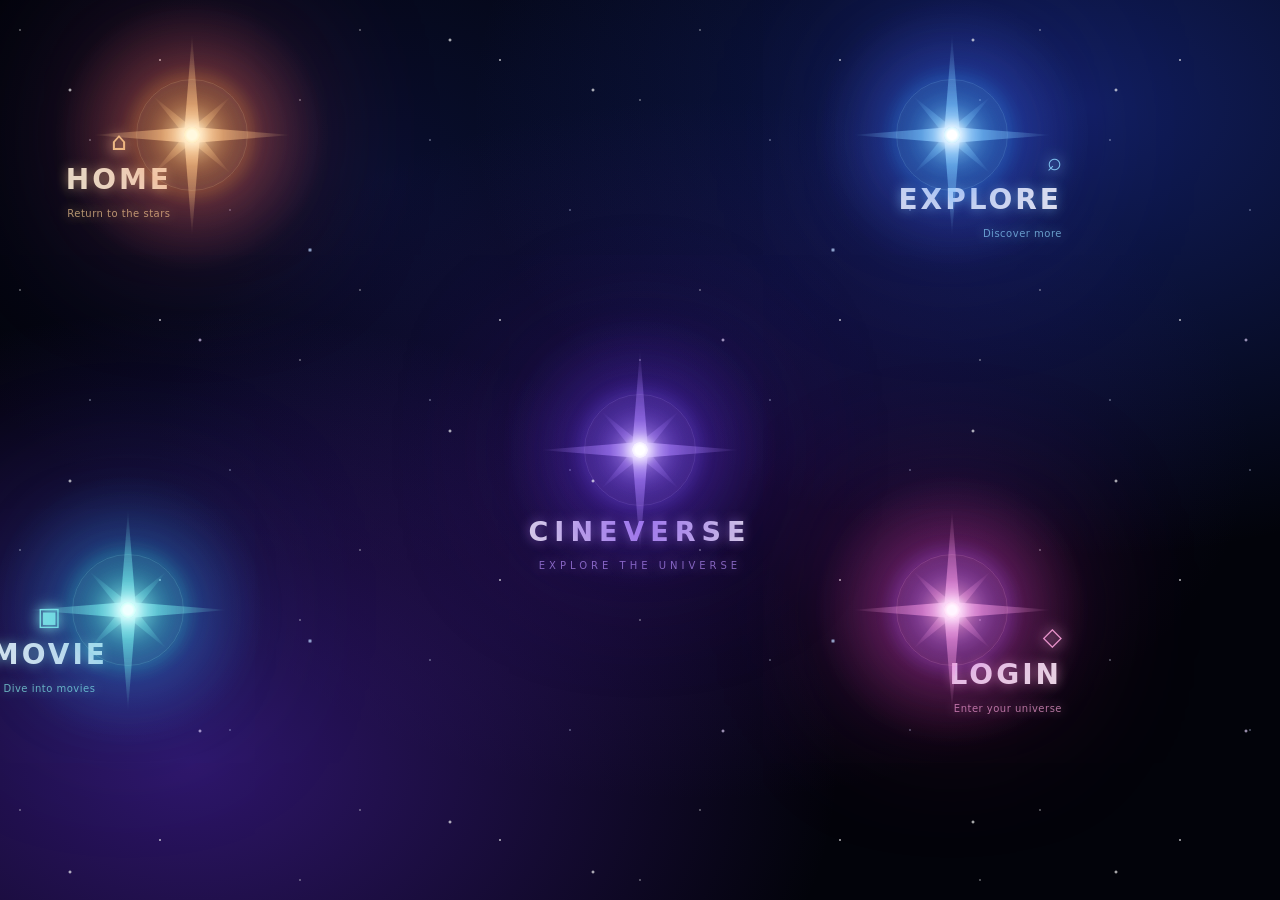
==== commit 2102d3dd: "finishing most of th website" ====
--- a/index.html
+++ b/index.html
@@ -1,7 +1,7 @@
 <!doctype html>
 <html lang="en">
   <head>
-    <title>CINEVERSE | Movies Universe</title>
+    <title>CINEVERSE | Explore</title>
     <meta name="author" content="Amr Fathi Mohammed" />
     <meta name="viewport" content="width=device-width, initial-scale=1.0" />
     <meta
@@ -33,619 +33,87 @@
     <meta property="og:image:height" content="630" />
     <meta property="og:locale" content="en_US" />
 
-    <link rel="stylesheet" href="css/all.min.css" />
-    <link rel="stylesheet" href="css/bootstrap.css" />
-    <link rel="stylesheet" href="css/font.css" />
-    <link rel="stylesheet" href="css/index.css" />
+    <link rel="stylesheet" href="./css/all.min.css" />
+    <link rel="stylesheet" href="./css/bootstrap.css" />
+    <link rel="stylesheet" href="./css/font.css" />
+    <link rel="stylesheet" href="./css/plugins/animate.css" />
+    <link rel="stylesheet" href="./css/plugins/swiper.css" />
+    <link rel="stylesheet" href="./css/index.css" />
     <link rel="icon" type="image/x-icon" href="./images/Icon.png" />
   </head>
   <body>
-     <div class="ss idle">
-      <div class="ss-rail">
-        <div class="ss-fill"></div>
+    <section id="Space">
+      <div id="index" class="star">
+        <i class="ray"></i>
+        <i class="ray v"></i>
+        <i class="ray d"></i>
+        <i class="ray e"></i>
+        <div class="core"></div>
+
+        <div class="star-label">
+          <strong>CINEVERSE</strong>
+          <span>EXPLORE THE UNIVERSE</span>
+        </div>
       </div>
 
-      <div class="ss-ship">
-        <svg viewBox="0 -6 64 116" aria-hidden="true">
-          <defs>
-            <linearGradient id="ss-hull" x1="0" y1="0" x2="1" y2="0">
-              <stop offset="0" stop-color="#8fa3c7" />
-              <stop offset=".5" stop-color="#f4f8ff" />
-              <stop offset="1" stop-color="#6d7fa6" />
-            </linearGradient>
-            <linearGradient id="ss-fin" x1="0" y1="0" x2="0" y2="1">
-              <stop offset="0" stop-color="#ff7a18" />
-              <stop offset="1" stop-color="#22d3ee" />
-            </linearGradient>
-            <radialGradient id="ss-glass" cx=".35" cy=".3" r=".8">
-              <stop offset="0" stop-color="#e0fbff" />
-              <stop offset=".5" stop-color="#22d3ee" />
-              <stop offset="1" stop-color="#0b3a73" />
-            </radialGradient>
-            <linearGradient id="ss-flame" x1="0" y1="1" x2="0" y2="0">
-              <stop offset="0" stop-color="#ffd54a" />
-              <stop offset=".5" stop-color="#ff7a18" />
-              <stop offset="1" stop-color="#ff7a18" stop-opacity="0" />
-            </linearGradient>
-          </defs>
+      <div id="home" class="star">
+        <i class="ray"></i>
+        <i class="ray v"></i>
+        <i class="ray d"></i>
+        <i class="ray e"></i>
+        <div class="core"></div>
 
-          <path fill="url(#ss-flame)" d="M24 26 Q32 -4 40 26 Z" />
-          <path fill="#fff6c8" opacity=".9" d="M28 26 Q32 8 36 26 Z" />
-
-          <!-- Wings -->
-          <path fill="url(#ss-fin)" d="M22 44 L5 30 L9 64 L22 66 Z" />
-          <path fill="url(#ss-fin)" d="M42 44 L59 30 L55 64 L42 66 Z" />
-
-          <rect x="24" y="23" width="16" height="7" rx="2" fill="#3b4a6b" />
-          <path fill="url(#ss-hull)" stroke="#4a5b82" d="M32 104 C19 86 17 54 22 28 L42 28 C47 54 45 86 32 104 Z" />
-          <rect x="22" y="40" width="20" height="4" fill="#7c5cff" opacity=".85" />
-
-          <circle cx="32" cy="64" r="7" fill="url(#ss-glass)" stroke="#2a3a5e" stroke-width="1.5" />
-          <circle cx="29.5" cy="61.5" r="2" fill="#fff" opacity=".7" />
-        </svg>
+        <div class="star-label">
+          <i class="star-icon">⌂</i>
+          <strong>HOME</strong>
+          <span>Return to the stars</span>
+        </div>
       </div>
 
-      <button class="ss-mark " data-label="Top Rated"></button>
-      <button class="ss-mark " data-label="Latest"></button>
-    </div>
+      <div id="explore" class="star">
+        <i class="ray"></i>
+        <i class="ray v"></i>
+        <i class="ray d"></i>
+        <i class="ray e"></i>
+        <div class="core"></div>
 
-    <nav class="main-nav">
-      <div class="container-fluid">
-        <div class="row justify-content-between">
-          <div class="col-2 logo">
-            <img src="./images/Logo.png" alt="Logo" class="img-fluid cursor-pointer" />
-          </div>
-          <div class="col-9 d-flex justify-content-center align-items-center">
-            <div class="links list-unstyled">
-              <div class="link">
-                <a class="nav-link active" href="./index.html"><i class="fa-solid fa-house-user"></i> Home</a>
-              </div>
-              <div class="link">
-                <a class="nav-link" href="./pages/explore.html"><i class="fa-solid fa-rocket"></i> Explore</a>
-              </div>
-              <div class="link">
-                <a class="nav-link" href="./pages/"><i class="fa-solid fa-heart"></i> Favourite</a>
-              </div>
-              <div class="link">
-                <a class="nav-link" href="./pages/"><i class="fa-solid fa-bookmark"></i> Watch List</a>
-              </div>
-              <div class="search-container ms-auto" id="SearchContainer">
-                <div class="input-group">
-                  <span class="input-group-text" id="HomeSearch" onclick="toggleSearchActive()"><i class="fa-solid fa-magnifying-glass"></i></span>
-                  <input
-                    type="text"
-                    id="SearchInput"
-                    class="form-control"
-                    placeholder="Search your movie..."
-                    aria-label="Username"
-                    aria-describedby="basic-addon1" />
-                </div>
-              </div>
-            </div>
-          </div>
-          <div class="col-1 account-icon" onclick="stopPropagation(event)">
-            <div class="img" onclick="OpenAccountPopup()"></div>
-            <i class="fa-solid fa-chevron-left account-arrow" onclick="OpenAccountPopup()"></i>
-          </div>
-        </div>
-
-        <div class="account-detailes" onclick="stopPropagation(event)">
-          <div class="group">
-            <div class="account-details-item">My profile</div>
-            <div class="account-details-item">Watch History</div>
-            <div class="account-details-item">Settings</div>
-          </div>
-          <div class="group">
-            <div class="account-details-item logout">Log Out</div>
-          </div>
+        <div class="star-label">
+          <i class="star-icon">⌕</i>
+          <strong>EXPLORE</strong>
+          <span>Discover more</span>
         </div>
       </div>
-    </nav>
 
-    <div class="topbar">
-      <a href="./index.html" class="topbar-logo">
-        <img src="./images/Logo.png" class="img-fluid cursor-pointer" alt="CINEVERSE" />
-      </a>
-      <div class="topbar-brand">
-        <span>YOUR CINEMATIC UNIVERSE</span>
-        <p>EXPLORE • DISCOVER • BELONG</p>
-      </div>
-      <div class="navbar-button" onclick="stopPropagation(event)">
-        <div class="account-icon" onclick="OpenAccountPopupRight()">
-          <div class="img"></div>
+      <div id="movie" class="star">
+        <i class="ray"></i>
+        <i class="ray v"></i>
+        <i class="ray d"></i>
+        <i class="ray e"></i>
+        <div class="core"></div>
+
+        <div class="star-label">
+          <i class="star-icon">▣</i>
+          <strong>MOVIE</strong>
+          <span>Dive into movies</span>
         </div>
       </div>
-    </div>
-    <div class="account-detailes-popup" onclick="stopPropagation(event)">
-      <div class="content">
-        <i class="fa-solid fa-xmark close" onclick="OpenAccountPopupRight()"></i>
-        <div class="logo">
-          <img src="./images/Logo.png" alt="Logo" class="img-fluid cursor-pointer" />
-        </div>
-        <div class="links">
-          <div class="account-details-item">
-            <a class="nav-link active" href="#"><i class="fa-solid fa-house-user"></i> Home</a>
-          </div>
 
-          <div class="account-details-item">
-            <a class="nav-link" href="./pages/explore.html"><i class="fa-solid fa-rocket"></i> Explore</a>
-          </div>
-          <div class="account-details-item">
-            <a class="nav-link" href="./pages/"><i class="fa-solid fa-heart"></i> Favourite</a>
-          </div>
-          <div class="account-details-item">
-            <a class="nav-link" href="./pages/"><i class="fa-solid fa-bookmark"></i> Watch List</a>
-          </div>
-        </div>
-        <div class="account-details-search">
-          <span class="input-group-text" id="basic-addon1"><i class="fa-solid fa-magnifying-glass"></i></span>
-          <input type="text" class="search-input" placeholder="Search your movie..." aria-label="Username" aria-describedby="basic-addon1" />
-        </div>
-        <div class="account-icon">
-          <div class="img"></div>
-          <p class="muted">
-            <a href="#" data-bs-toggle="tooltip" data-bs-title="Log Out"><i class="fa-solid fa-right-from-bracket"></i></a>
-          </p>
-          <div class="settings">
-            <h4>CINEVERSE</h4>
-            <p class="mb-0 profile">View Profile</p>
-          </div>
-        </div>
-      </div>
-    </div>
-    <header id="Home">
-      <div class="img">
-        <img src="./images/mainHeader.png" alt="Cineverse" class="img-fluid" />
-      </div>
-      <div class="container-fluid h-100 px-5">
-        <div class="content h-100">
-          <div class="top mb-4">
-            <h1>CINEVERSE</h1>
-            <h4>A UNIVERSE OF STORIES</h4>
-            <p>Explore Galaxies of movies. From Epic Adventure to HeartFull stories , find your next world.</p>
-            <a class="home-link" href="#Top_Rated">Start Exploring<i class="fa-solid fa-caret-right"></i></a>
-          </div>
-          <div class="card js-header-destination"></div>
-        </div>
-      </div>
-      <div class="random">
-        <i class="fa-solid fa-dice dice"></i>
-        <span>
-          <h4>Random World</h4>
-          <h6>Let fate decide</h6>
-        </span>
-        <i class="fa-solid fa-angle-right right"></i>
-      </div>
-    </header>
-    <div class="destination">
-      <div class="card js-mobile-destination"></div>
-    </div>
+      <div id="login" class="star ">
+        <i class="ray"></i>
+        <i class="ray v"></i>
+        <i class="ray d"></i>
+        <i class="ray e"></i>
+        <div class="core"></div>
 
-    <section id="Top_Rated" class="py-5 position-relative">
-      <div class="container-fluid py-3">
-        <div class="head">
-          <div class="row">
-            <div class="col-7 left">
-              <div class="img" onclick="showTop()">
-                <img src="./images/TopRatedIcon.png" class="img-fluid" alt="Top" />
-              </div>
-              <div class="title">
-                <h2>TOP <span>MOVIES</span></h2>
-                <p class="mb-0">The most loved movies in Cineverse right now</p>
-              </div>
-            </div>
-            <div class="col-5 right position-relative">
-              <div class="checkbox-container">
-                <input class="holo-checkbox-input" id="holo-check" type="checkbox" />
-                <label class="holo-checkbox" for="holo-check">
-                  <div class="holo-box">
-                    <div class="holo-inner"></div>
-                    <div class="scan-effect"></div>
-                    <div class="holo-particles">
-                      <div class="holo-particle"></div>
-                      <div class="holo-particle"></div>
-                      <div class="holo-particle"></div>
-                      <div class="holo-particle"></div>
-                      <div class="holo-particle"></div>
-                      <div class="holo-particle"></div>
-                    </div>
-
-                    <div class="activation-rings">
-                      <div class="activation-ring"></div>
-                      <div class="activation-ring"></div>
-                      <div class="activation-ring"></div>
-                    </div>
-
-                    <div class="cube-transform">
-                      <div class="cube-face"></div>
-                      <div class="cube-face"></div>
-                      <div class="cube-face"></div>
-                      <div class="cube-face"></div>
-                      <div class="cube-face"></div>
-                      <div class="cube-face"></div>
-                    </div>
-                  </div>
-
-                  <div class="corner-accent"></div>
-                  <div class="corner-accent"></div>
-                  <div class="corner-accent"></div>
-                  <div class="corner-accent"></div>
-                </label>
-              </div>
-            </div>
-          </div>
-        </div>
-
-        <div class="body">
-          <div class="container m-auto position-relative">
-            <div class="row" id="Top_Rated_Container">
-              <!-- <div class="col-12 col-lg-4 order-2 order-lg-1">
-              <div class="top top-two">
-                <img src="./images/genres/sci-fi.png" class="planet" alt="" />
-                <span class="rank">2</span>
-                <div class="img">
-                  <img src="./images/test.pnh.jpg" alt="Dune" />
-                </div>
-                <div class="content">
-                  <h4 class="title">Dune</h4>
-                  <div class="info">
-                    <span>2021</span><span class="dot">•</span> <span>Sci-Fi</span><span class="dot">•</span>
-                    <span class="rate"><i class="fa-solid fa-star"></i>8.0</span>
-                  </div>
-                  <div class="desc">
-                    A brilliant young man journeys to the most dangerous planet in the universe to secure the future of his people.
-                  </div>
-                  <div class="actions">
-                    <div class="view-details"><i class="fa-solid fa-play"></i><span>View Details</span></div>
-                    <div class="bookmark"><i class="fa-regular fa-bookmark"></i></div>
-                  </div>
-                </div>
-              </div>
-            </div>
-            <div class="col-12 col-lg-4 order-1 order-lg-2">
-              <div class="top top-one">
-                <img src="./images/genres/adventure.png" class="planet" alt="" />
-                <span class="rank">1</span>
-                <div class="img">
-                  <img src="./images/test.pnh.jpg" alt="Interstellar" />
-                </div>
-                <div class="content">
-                  <h4 class="title">Interstellar</h4>
-                  <div class="info">
-                    <span>2014</span><span class="dot">•</span> <span>Sci-Fi</span><span class="dot">•</span>
-                    <span class="rate"><i class="fa-solid fa-star"></i>8.6</span>
-                  </div>
-                  <div class="desc">A team of explorers travel through a wormhole in space in an attempt to ensure humanity's survival.</div>
-                  <div class="actions">
-                    <div class="view-details"><i class="fa-solid fa-play"></i><span>View Details</span></div>
-                    <div class="bookmark"><i class="fa-regular fa-bookmark"></i></div>
-                  </div>
-                </div>
-              </div>
-            </div>
-            <div class="col-12 col-lg-4 order-3 order-lg-3">
-              <div class="top top-three">
-                <img src="./images/genres/action.png" class="planet" alt="" />
-                <span class="rank">3</span>
-                <div class="img">
-                  <img src="./images/test.pnh.jpg" alt="The Dark Knight" />
-                </div>
-                <div class="content">
-                  <h4 class="title">The Dark Knight</h4>
-                  <div class="info">
-                    <span>2008</span><span class="dot">•</span> <span>Action</span><span class="dot">•</span>
-                    <span class="rate"><i class="fa-solid fa-star"></i>9.0</span>
-                  </div>
-                  <div class="desc">Batman faces his greatest challenge yet as the Joker unleashes chaos on Gotham City.</div>
-                  <div class="actions">
-                    <div class="view-details"><i class="fa-solid fa-play"></i><span>View Details</span></div>
-                    <div class="bookmark"><i class="fa-regular fa-bookmark"></i></div>
-                  </div>
-                </div>
-              </div>
-            </div> -->
-            </div>
-            <div class="loadingPage active">
-              <div class="wrapper-grid">
-                <div class="cube">
-                  <div class="face face-front">L</div>
-                  <div class="face face-back"></div>
-                  <div class="face face-right"></div>
-                  <div class="face face-left"></div>
-                  <div class="face face-top"></div>
-                  <div class="face face-bottom"></div>
-                </div>
-
-                <div class="cube">
-                  <div class="face face-front">O</div>
-                  <div class="face face-back"></div>
-                  <div class="face face-right"></div>
-                  <div class="face face-left"></div>
-                  <div class="face face-top"></div>
-                  <div class="face face-bottom"></div>
-                </div>
-
-                <div class="cube">
-                  <div class="face face-front">A</div>
-                  <div class="face face-back"></div>
-                  <div class="face face-right"></div>
-                  <div class="face face-left"></div>
-                  <div class="face face-top"></div>
-                  <div class="face face-bottom"></div>
-                </div>
-
-                <div class="cube">
-                  <div class="face face-front">D</div>
-                  <div class="face face-back"></div>
-                  <div class="face face-right"></div>
-                  <div class="face face-left"></div>
-                  <div class="face face-top"></div>
-                  <div class="face face-bottom"></div>
-                </div>
-
-                <div class="cube">
-                  <div class="face face-front">I</div>
-                  <div class="face face-back"></div>
-                  <div class="face face-right"></div>
-                  <div class="face face-left"></div>
-                  <div class="face face-top"></div>
-                  <div class="face face-bottom"></div>
-                </div>
-
-                <div class="cube">
-                  <div class="face face-front">N</div>
-                  <div class="face face-back"></div>
-                  <div class="face face-right"></div>
-                  <div class="face face-left"></div>
-                  <div class="face face-top"></div>
-                  <div class="face face-bottom"></div>
-                </div>
-
-                <div class="cube">
-                  <div class="face face-front">G</div>
-                  <div class="face face-back"></div>
-                  <div class="face face-right"></div>
-                  <div class="face face-left"></div>
-                  <div class="face face-top"></div>
-                  <div class="face face-bottom"></div>
-                </div>
-              </div>
-
-              <div class="loader">
-                <span></span>
-
-                <div id="dot-1" class="dot"></div>
-                <div id="dot-2" class="dot"></div>
-                <div id="dot-3" class="dot"></div>
-                <div id="dot-4" class="dot"></div>
-                <div id="dot-5" class="dot"></div>
-              </div>
-            </div>
-          </div>
-        </div>
-        <a class="go-to-top" href="./pages/explore.html"> See All<i class="fa-solid fa-angle-right"></i> </a>
-      </div>
-    </section>
-    <div class="latest-continue">
-      <div class="content">
-        <h2>LATEST <span>RELEASES</span></h2>
-        <p class="latest-text">New worlds. Untold stories. <span>Ten fresh arrivals</span> being pulled into the CINEVERSE singularity.</p>
-        <div class="info">
-          <div class="item">
-            <i class="fa-solid fa-diamond"></i>
-            FRESH
-          </div>
-          <div class="item">
-            <i class="fa-solid fa-globe"></i>
-            GENRES
-          </div>
-          <div class="item">
-            <i class="fa-solid fa-bolt"></i>
-            2026
-          </div>
-        </div>
-        <a href="#Top_Rated">
-          <span>EXPLORE THE UNIVERSE</span>
-          <i class="fa-solid fa-location-arrow"></i>
-        </a>
-      </div>
-    </div>
-    <section id="Latest">
-      <div class="container-fluid px-5">
-        <div class="row flex-column flex-md-row">
-          <div class="col-12 col-md-6 left">
-            <div class="content">
-              <h2>LATEST <span>RELEASES</span></h2>
-              <p class="latest-text">New worlds. Untold stories. <span>Ten fresh arrivals</span> being pulled into the CINEVERSE singularity.</p>
-              <div class="info">
-                <div class="item">
-                  <i class="fa-solid fa-diamond"></i>
-                  FRESH <br />
-                  ARRIVALS
-                </div>
-                <div class="item">
-                  <i class="fa-solid fa-globe"></i>
-                  DIVERSE <br />
-                  GENRES
-                </div>
-                <div class="item">
-                  <i class="fa-solid fa-bolt"></i>
-                  2026 <br />
-                  SEASON
-                </div>
-              </div>
-              <a href="./pages/explore.html">
-                <span>EXPLORE THE UNIVERSE</span>
-                <i class="fa-solid fa-location-arrow"></i>
-              </a>
-            </div>
-          </div>
-          <div class="col-12 col-md-6 right">
-            <span class="ring ring-big"></span>
-            <span class="ring ring-small"></span>
-            <img class="black-hole" src="./images/blackhole-animated-v2.svg" alt="BlackHole" draggable="false" />
-            <div class="cards" id="Movie_Cards"></div>
-          </div>
+        <div class="star-label">
+          <i class="star-icon">◇</i>
+          <strong>LOGIN</strong>
+          <span>Enter your universe</span>
         </div>
       </div>
     </section>
-
-    <footer class="py-3">
-      <div class="container-fluid px-5">
-        <div class="row mb-4">
-          <div class="col-3 d-none d-xl-block"></div>
-          <div class="col-12 col-lg-5 col-xl-4 left">
-            <h4>Join CINEVERSE</h4>
-            <p>Be part of a universe of movies lovers. Create your watch list, explore new words and never miss a story.</p>
-            <a class="home-link" href="">Create Your Account <i class="fa-solid fa-arrow-right"></i></a>
-          </div>
-          <div class="col-12 col-lg-7 col-xl-5 right row">
-            <div class="col-12 col-sm-6 icon">
-              <div class="item"><i class="fa-solid fa-bookmark"></i> Save Your Own List</div>
-            </div>
-            <div class="col-12 col-sm-6 icon">
-              <div class="item"><i class="fa-solid fa-star"></i> Save Your Favourites</div>
-            </div>
-            <div class="col-12 col-sm-6 icon">
-              <div class="item"><i class="fa-regular fa-clock"></i> Track Your Watch List</div>
-            </div>
-            <div class="col-12 col-sm-6 icon">
-              <div class="item"><i class="fa-solid fa-border-all"></i> Explore New Genres</div>
-            </div>
-          </div>
-        </div>
-
-        <div class="bottom-bar row">
-          <div class="col-lg-1 col-12 d-flex justify-content-center align-items-center">
-            <div class="logo">
-              <img src="./images/Logo.png" alt="Logo" class="img-fluid cursor-pointer" />
-            </div>
-          </div>
-          <div class="col-lg-8 col-12">
-            <div class="links">
-              <div class="link"><a href="./index.html">Home</a></div>
-              <div class="link"><a href="./pages/explore.html">Explore</a></div>
-              <div class="link"><a href="#Top_Rated">Popular</a></div>
-              <div class="link"><a href="#Latest">New Releases</a></div>
-              <div class="link"><a href="">Watch List</a></div>
-            </div>
-          </div>
-          <div class="col-lg-2 col-12 d-flex justify-content-center align-items-center">
-            <div class="icons">
-              <!-- YouTube -->
-              <a class="social yt" target="_blank" href="https://www.youtube.com" aria-label="YouTube" data-label="YouTube">
-                <svg viewBox="0 0 24 24" aria-hidden="true">
-                  <defs>
-                    <clipPath id="ytClip"><rect x="1.5" y="4.5" width="21" height="15" rx="4.5" /></clipPath>
-                    <linearGradient id="ytShine">
-                      <stop offset="0" stop-color="#fff" stop-opacity="0" />
-                      <stop offset=".5" stop-color="#fff" stop-opacity=".55" />
-                      <stop offset="1" stop-color="#fff" stop-opacity="0" />
-                    </linearGradient>
-                  </defs>
-                  <rect class="ic-s box" pathLength="1" x="1.5" y="4.5" width="21" height="15" rx="4.5" />
-                  <g clip-path="url(#ytClip)">
-                    <g transform="skewX(-20)"><rect class="shine" x="-12" y="3" width="6" height="18" fill="url(#ytShine)" /></g>
-                  </g>
-                  <g class="tri-g"><polygon class="ic tri" pathLength="1" points="10,8.8 16,12 10,15.2" /></g>
-                </svg>
-              </a>
-
-              <!-- GitHub -->
-              <a class="social gh" target="_blank" href="https://github.com/Amro-Fathi" aria-label="GitHub" data-label="GitHub">
-                <svg viewBox="0 0 24 24" aria-hidden="true">
-                  <defs>
-                    <linearGradient id="ghGrad" gradientUnits="userSpaceOnUse" x1="0" y1="0" x2="24" y2="24" spreadMethod="repeat">
-                      <stop offset="0" stop-color="#b388ff" />
-                      <stop offset=".5" stop-color="#6ee7ff" />
-                      <stop offset="1" stop-color="#b388ff" />
-                      <animateTransform
-                        attributeName="gradientTransform"
-                        type="translate"
-                        from="0 0"
-                        to="24 24"
-                        dur="1.6s"
-                        repeatCount="indefinite" />
-                    </linearGradient>
-                  </defs>
-                  <g class="wob">
-                    <path
-                      class="ic cat"
-                      pathLength="1"
-                      d="M12 .297c-6.63 0-12 5.373-12 12 0 5.303 3.438 9.8 8.205 11.385.6.113.82-.258.82-.577 0-.285-.01-1.04-.015-2.04-3.338.724-4.042-1.61-4.042-1.61C4.422 18.07 3.633 17.7 3.633 17.7c-1.087-.744.084-.729.084-.729 1.205.084 1.838 1.236 1.838 1.236 1.07 1.835 2.809 1.305 3.495.998.108-.776.417-1.305.76-1.605-2.665-.3-5.466-1.332-5.466-5.93 0-1.31.465-2.38 1.235-3.22-.135-.303-.54-1.523.105-3.176 0 0 1.005-.322 3.3 1.23.96-.267 1.98-.399 3-.405 1.02.006 2.04.138 3 .405 2.28-1.552 3.285-1.23 3.285-1.23.645 1.653.24 2.873.12 3.176.765.84 1.23 1.91 1.23 3.22 0 4.61-2.805 5.625-5.475 5.92.42.36.81 1.096.81 2.22 0 1.606-.015 2.896-.015 3.286 0 .315.21.69.825.57C20.565 22.092 24 17.592 24 12.297c0-6.627-5.373-12-12-12" />
-                  </g>
-                </svg>
-              </a>
-
-              <!-- Instagram -->
-              <a class="social ig" href="#TOP" aria-label="Instagram" data-label="Instagram">
-                <svg viewBox="0 0 24 24" aria-hidden="true">
-                  <defs>
-                    <linearGradient id="igGrad" gradientUnits="userSpaceOnUse" x1="2" y1="22" x2="22" y2="2">
-                      <stop offset="0" stop-color="#fd9a2d" />
-                      <stop offset=".45" stop-color="#f1337b" />
-                      <stop offset="1" stop-color="#8a3ab9" />
-                      <animateTransform
-                        attributeName="gradientTransform"
-                        type="rotate"
-                        from="0 12 12"
-                        to="360 12 12"
-                        dur="4s"
-                        repeatCount="indefinite" />
-                    </linearGradient>
-                  </defs>
-                  <rect class="ic-s frame" pathLength="1" x="2.5" y="2.5" width="19" height="19" rx="5.5" />
-                  <g class="lens-g"><circle class="ic-s lens" pathLength="1" cx="12" cy="12" r="4.3" /></g>
-                  <circle class="flash-ring" cx="17.6" cy="6.4" r="1.1" />
-                  <g class="dot-g"><circle class="ic dot" pathLength="1" cx="17.6" cy="6.4" r="1.1" /></g>
-                </svg>
-              </a>
-
-              <!-- TikTok -->
-              <a class="social tk" href="#TOP" aria-label="TikTok" data-label="TikTok">
-                <svg viewBox="0 0 24 24" aria-hidden="true">
-                  <defs>
-                    <path
-                      id="tkPath"
-                      pathLength="1"
-                      d="M12.525.02c1.31-.02 2.61-.01 3.91-.02.08 1.53.63 3.09 1.75 4.17 1.12 1.11 2.7 1.62 4.24 1.79v4.03c-1.44-.05-2.89-.35-4.2-.97-.57-.26-1.1-.59-1.62-.93-.01 2.92.01 5.84-.02 8.75-.08 1.4-.54 2.79-1.35 3.94-1.31 1.92-3.58 3.17-5.91 3.21-1.43.08-2.86-.31-4.08-1.03-2.02-1.19-3.44-3.37-3.65-5.71-.02-.5-.03-1-.01-1.49.18-1.9 1.12-3.72 2.58-4.96 1.66-1.44 3.98-2.13 6.15-1.72.02 1.48-.04 2.96-.04 4.44-.99-.32-2.15-.23-3.02.37-.63.41-1.11 1.04-1.36 1.75-.21.51-.15 1.07-.14 1.61.24 1.64 1.82 3.02 3.5 2.87 1.12-.01 2.19-.66 2.77-1.61.19-.33.4-.67.41-1.06.1-1.79.06-3.57.07-5.36.01-4.03-.01-8.05.02-12.07z" />
-                  </defs>
-                  <g class="beat-g">
-                    <use href="#tkPath" class="ghost g1" />
-                    <use href="#tkPath" class="ghost g2" />
-                    <use href="#tkPath" class="ic main" />
-                  </g>
-                  <circle class="spark sp1" cx="21.5" cy="7" r=".8" />
-                  <circle class="spark sp2" cx="2.5" cy="15" r=".8" />
-                </svg>
-              </a>
-
-              <!-- Discord -->
-              <a class="social dc" target="_blank" href="https://discord.com/" aria-label="Discord" data-label="Discord">
-                <svg viewBox="0 0 24 24" aria-hidden="true">
-                  <g class="bob-g">
-                    <path
-                      class="ic"
-                      pathLength="1"
-                      d="M20.317 4.3698a19.7913 19.7913 0 00-4.8851-1.5152.0741.0741 0 00-.0785.0371c-.211.3753-.4447.8648-.6083 1.2495-1.8447-.2762-3.68-.2762-5.4868 0-.1636-.3933-.4058-.8742-.6177-1.2495a.077.077 0 00-.0785-.037 19.7363 19.7363 0 00-4.8852 1.515.0699.0699 0 00-.0321.0277C.5334 9.0458-.319 13.5799.0992 18.0578a.0824.0824 0 00.0312.0561c2.0528 1.5076 4.0413 2.4228 5.9929 3.0294a.0777.0777 0 00.0842-.0276c.4616-.6304.8731-1.2952 1.226-1.9942a.076.076 0 00-.0416-.1057c-.6528-.2476-1.2743-.5495-1.8722-.8923a.077.077 0 01-.0076-.1277c.1258-.0943.2517-.1923.3718-.2914a.0743.0743 0 01.0776-.0105c3.9278 1.7933 8.18 1.7933 12.0614 0a.0739.0739 0 01.0785.0095c.1202.099.246.1981.3728.2924a.077.077 0 01-.0066.1276 12.2986 12.2986 0 01-1.873.8914.0766.0766 0 00-.0407.1067c.3604.698.7719 1.3628 1.225 1.9932a.076.076 0 00.0842.0286c1.961-.6067 3.9495-1.5219 6.0023-3.0294a.077.077 0 00.0313-.0552c.5004-5.177-.8382-9.6739-3.5485-13.6604a.061.061 0 00-.0312-.0286z" />
-                    <g class="eyes">
-                      <ellipse class="eye" cx="8.02" cy="12.9" rx="2.16" ry="2.42" />
-                      <ellipse class="eye" cx="15.99" cy="12.9" rx="2.16" ry="2.42" />
-                    </g>
-                  </g>
-                </svg>
-              </a>
-            </div>
-          </div>
-        </div>
-      </div>
-    </footer>
-
-    <!-- <script src="js/plugins/jquery.js"></script> -->
-    <script src="js/bootstrap.js"></script>
-    <script src="js/components/navbar.js"></script>
-    <script src="js/components/spaceship.js"></script>
-    <script src="js/api/fetch.js"></script>
-    <script src="js/pages/home.js"></script>
+    <script src="./js/bootstrap.js"></script>
+    <script src="./js/api/fetch.js"></script>
+    <script src="./js/pages/loading.js"></script>
   </body>
 </html>
--- a/css/index.css
+++ b/css/index.css
@@ -39,6 +39,86 @@
   cursor: pointer;
 }
 
+.repeat-animation {
+  position: fixed;
+  top: 35px;
+  right: 70px;
+  bottom: initial;
+  left: initial;
+  z-index: 400;
+}
+@media (max-width: 1300px) {
+  .repeat-animation {
+    position: fixed;
+    top: initial;
+    right: 20px;
+    bottom: 20px;
+    left: initial;
+    z-index: 400;
+  }
+}
+.repeat-animation {
+  display: flex;
+  flex-direction: row;
+  justify-content: center;
+  align-items: center;
+  width: 55px;
+  height: 55px;
+  padding: 0;
+  border: 1.5px solid rgba(34, 211, 238, 0.55);
+  border-radius: 50%;
+  background: rgba(10, 20, 26, 0.55);
+  color: #22d3ee;
+  font-size: 18px;
+  cursor: pointer;
+  backdrop-filter: blur(8px);
+  -webkit-backdrop-filter: blur(8px);
+  transition-duration: 0.5s;
+}
+.repeat-animation::after {
+  content: "";
+  position: absolute;
+  inset: -1.5px;
+  border-radius: 50%;
+  border: 1.5px solid rgba(34, 211, 238, 0.6);
+  opacity: 0;
+  transform: scale(1);
+  pointer-events: none;
+}
+.repeat-animation i {
+  transition: transform 0.6s cubic-bezier(0.34, 1.56, 0.64, 1);
+}
+.repeat-animation:hover {
+  background: #22d3ee;
+  color: #06222a;
+  transform: scale(1.08);
+  box-shadow: 0 0 24px rgba(34, 211, 238, 0.45);
+}
+.repeat-animation:hover i {
+  transform: rotate(360deg);
+}
+.repeat-animation:hover::after {
+  animation: repeat-pulse 1s ease-out infinite;
+}
+.repeat-animation:active {
+  transform: scale(0.94);
+  transition-duration: 0.1s;
+}
+.repeat-animation:disabled {
+  opacity: 0.4;
+  cursor: not-allowed;
+}
+
+@keyframes repeat-pulse {
+  from {
+    opacity: 0.8;
+    transform: scale(1);
+  }
+  to {
+    opacity: 0;
+    transform: scale(1.6);
+  }
+}
 nav.main-nav {
   position: fixed;
   top: 20px;
@@ -7151,6 +7231,7 @@
   }
 }
 header#Movie {
+  overflow: hidden;
   position: relative;
   min-height: 100vh;
   background: radial-gradient(circle at 50% 40%, #0b1b4a, #02040f 70%);
@@ -7167,11 +7248,107 @@
   position: relative;
   row-gap: 40px;
 }
+header#Movie .content .meteorite {
+  position: absolute;
+  top: 50%;
+  right: initial;
+  bottom: initial;
+  left: 50%;
+  z-index: 20;
+  width: 0px;
+  height: 0px;
+  opacity: 0;
+  translate: 300px -300px;
+}
+header#Movie .content .meteorite::before {
+  content: "";
+  position: absolute;
+  top: -16px;
+  right: initial;
+  bottom: initial;
+  left: -16px;
+  z-index: initial;
+  width: 32px;
+  height: 32px;
+  border-radius: 50%;
+  background: radial-gradient(circle at 35% 35%, #fff 0%, #ffd27a 25%, #ff7a18 55%, #7a1d00 100%);
+  box-shadow: 0 0 14px #ff9a3c, 0 0 40px rgba(255, 110, 20, 0.8), 0 0 80px rgba(255, 70, 0, 0.5);
+}
+header#Movie .content .meteorite::after {
+  content: "";
+  position: absolute;
+  top: -14px;
+  right: initial;
+  bottom: initial;
+  left: 0;
+  z-index: initial;
+  width: 320px;
+  height: 28px;
+  transform-origin: 0 50%;
+  transform: rotate(-45deg);
+  background: linear-gradient(90deg, rgba(255, 200, 100, 0.95), rgba(255, 90, 20, 0.55) 35%, transparent);
+  clip-path: polygon(0 0, 100% 50%, 0 100%);
+  filter: blur(3px);
+}
+header#Movie .content .meteorite.fall {
+  animation: meteorite-travel 1s cubic-bezier(0.5, 0, 0.9, 0.6) both, meteorite-life 1s linear both;
+}
 header#Movie .content .left {
   display: flex;
   flex-direction: row;
   justify-content: center;
   align-items: center;
+  position: relative;
+}
+header#Movie .content .left .explosion-planet {
+  position: absolute;
+  top: 50%;
+  right: initial;
+  bottom: initial;
+  left: 50%;
+  z-index: 10;
+  width: 100%;
+  height: 70%;
+  transform: translate(-50%, -50%);
+}
+@media (max-width: 1300px) {
+  header#Movie .content .left .explosion-planet {
+    transform: translate(-50%, -50%) scale(1.6);
+  }
+}
+@media (min-width: 371px) and (max-width: 1300px) {
+  header#Movie .content .left .explosion-planet {
+    transform: translate(-50%, -70%) scale(1.6);
+  }
+}
+@media (min-width: 577px) and (max-width: 1300px) {
+  header#Movie .content .left .explosion-planet {
+    transform: translate(-50%, -50%) scale(1.1);
+  }
+}
+@media (min-width: 769px) and (max-width: 1300px) {
+  header#Movie .content .left .explosion-planet {
+    transform: translate(-50%, -50%) scale(0.8);
+  }
+}
+@media (min-width: 992px) and (max-width: 1300px) {
+  header#Movie .content .left .explosion-planet {
+    transform: translate(-50%, -50%) scale(0.6);
+  }
+}
+@media (min-width: 1181px) and (max-width: 1300px) {
+  header#Movie .content .left .explosion-planet {
+    transform: translate(-50%, -50%) scale(1);
+  }
+}
+header#Movie .content .left .explosion-planet img {
+  position: absolute;
+  top: 50%;
+  right: initial;
+  bottom: initial;
+  left: 50%;
+  z-index: initial;
+  transform: translate(-50%, -50%);
 }
 header#Movie .content .left .img {
   position: relative;
@@ -7184,14 +7361,32 @@
   }
 }
 header#Movie .content .left .img .float {
+  scale: 1;
+  transition-duration: 3s;
+}
+header#Movie .content .left .img .float.explosion {
+  scale: 0.3;
+}
+header#Movie .content .left .img .float {
   transform-style: preserve-3d;
   animation: posterFloat 5s ease-in-out infinite;
+}
+@media (max-width: 1300px) {
+  header#Movie .content .left .img .float {
+    transform-style: flat;
+  }
 }
 header#Movie .content .left .img .float .card3d {
   position: relative;
   transform-style: preserve-3d;
   transform: rotateX(5deg) rotateY(20deg) rotateZ(-3deg);
   transition: transform 0.45s;
+}
+@media (max-width: 1300px) {
+  header#Movie .content .left .img .float .card3d {
+    transform-style: flat;
+    transform: rotateX(5deg);
+  }
 }
 header#Movie .content .left .img .float .card3d .frame {
   overflow: hidden;
@@ -7308,6 +7503,11 @@
   box-shadow: 0 0 24px #9b4dff, inset 0 0 24px rgba(155, 77, 255, 0.5);
   animation: ringPulse 3.2s ease-in-out infinite;
 }
+@media (max-width: 1300px) {
+  header#Movie .content .left .img .stage .r1 {
+    animation: none;
+  }
+}
 header#Movie .content .left .img .stage .r2 {
   position: absolute;
   top: 15%;
@@ -7321,6 +7521,11 @@
   box-shadow: 0 0 20px #00e5ff, inset 0 0 20px rgba(0, 229, 255, 0.5);
   animation: ringPulse 3.2s ease-in-out infinite 0.5s;
 }
+@media (max-width: 1300px) {
+  header#Movie .content .left .img .stage .r2 {
+    animation: none;
+  }
+}
 header#Movie .content .left .img .stage .r3 {
   position: absolute;
   top: 26%;
@@ -7334,11 +7539,16 @@
   box-shadow: 0 0 16px #fff, 0 0 30px #00e5ff;
   animation: ringSpin 14s linear infinite reverse;
 }
+@media (max-width: 1300px) {
+  header#Movie .content .left .img .stage .r3 {
+    animation: none;
+  }
+}
 header#Movie .content .left .img:hover::before {
   opacity: 1;
 }
 header#Movie .content .left .img:hover .card3d {
-  transform: rotateX(2deg) rotateY(8deg) rotateZ(0deg) translateZ(40px) scale(1.05);
+  transform: rotateX(2deg) rotateY(8deg) scale(1.05);
 }
 header#Movie .content .left .img:hover .card3d::after {
   box-shadow: 0 0 60px rgba(0, 170, 255, 0.95), 0 40px 80px rgba(0, 0, 0, 0.7);
@@ -7369,6 +7579,42 @@
   align-items: center;
   row-gap: 30px;
   position: relative;
+}
+header#Movie .content .right .logo .signal-lost {
+  position: absolute;
+  top: 0;
+  right: initial;
+  bottom: initial;
+  left: 0;
+  z-index: 20;
+  width: 100%;
+  height: 100%;
+  background: #000;
+  border-radius: inherit;
+  overflow: hidden;
+}
+header#Movie .content .right .logo .signal-lost img {
+  position: absolute;
+  inset: 0;
+  width: 100%;
+  height: 100%;
+  object-fit: contain;
+  opacity: 0;
+}
+header#Movie .content .right .logo .signal-lost .radar {
+  opacity: 1;
+}
+header#Movie .content .right .logo .signal-lost.play {
+  animation: tvOff 0.7s 2.2s ease-in forwards;
+}
+header#Movie .content .right .logo .signal-lost.play .radar {
+  opacity: 0;
+}
+header#Movie .content .right .logo .signal-lost.play .glitch {
+  animation: showFrame 1.1s;
+}
+header#Movie .content .right .logo .signal-lost.play .static {
+  animation: showFrame 1.1s 1.1s;
 }
 header#Movie .content .right .logo {
   padding: 50px;
@@ -7381,6 +7627,14 @@
   width: 100%;
   position: relative;
   z-index: 10;
+}
+@media (max-width: 1300px) {
+  header#Movie .content .right .logo {
+    flex-direction: column;
+    row-gap: 20px;
+    padding: 30px;
+    margin-top: 100px;
+  }
 }
 header#Movie .content .right .logo .logo-img {
   position: relative;
@@ -7390,10 +7644,22 @@
   max-width: 400px;
 }
 header#Movie .content .right .logo .logo-img img {
-  filter: drop-shadow(0 6px 24px rgba(0, 0, 0, 0.6)) drop-shadow(0 0 18px rgba(255, 190, 90, 0.25));
+  filter: drop-shadow(0 0 5px rgba(34, 211, 238, 0.5)) drop-shadow(0 0 15px rgba(34, 211, 238, 0.4));
+  max-width: 300px;
+}
+@media (max-width: 1300px) {
+  header#Movie .content .right .logo .logo-img img {
+    max-width: 150px;
+  }
+}
+header#Movie .content .right .logo .logo-img img {
   transition: filter 0.4s ease;
 }
+header#Movie .content .right .logo .logo-img img.effect {
+  animation: logo-energy 3s linear infinite;
+}
 header#Movie .content .right .logo .logo-img img:hover {
+  animation-play-state: paused;
   filter: drop-shadow(0 6px 24px rgba(0, 0, 0, 0.6)) drop-shadow(0 0 28px rgba(0, 229, 255, 0.6));
 }
 header#Movie .content .right .logo .text {
@@ -7410,6 +7676,7 @@
   color: #dbe9ff;
   text-shadow: 0 2px 12px rgba(0, 0, 0, 0.7);
   animation: infoFadeUp 0.7s;
+  max-width: 100%;
 }
 header#Movie .content .right .logo .text .tagline::before, header#Movie .content .right .logo .text .tagline::after {
   content: "";
@@ -7449,6 +7716,9 @@
   border-radius: 10px;
   cursor: default;
   transition-duration: 0.5s;
+  white-space: nowrap;
+  overflow: hidden;
+  text-overflow: ellipsis;
 }
 header#Movie .content .right .logo .text .genres i:hover {
   transform: translateY(-4px) scale(1.04);
@@ -7460,7 +7730,18 @@
 header#Movie .content .right .logo .text .genres i:active {
   transform: translateY(-1px) scale(0.95);
 }
+@media (max-width: 1300px) {
+  header#Movie .content .right .logo .text .genres {
+    flex-direction: column;
+  }
+}
+@media (min-width: 769px) and (max-width: 1300px) {
+  header#Movie .content .right .logo .text .genres {
+    flex-direction: row;
+  }
+}
 header#Movie .content .right .logo .verticle-line {
+  display: none;
   position: absolute;
   top: 50%;
   right: initial;
@@ -7473,6 +7754,11 @@
   background: linear-gradient(180deg, transparent, #00e5ff 25%, #8b5cf6 75%, transparent);
   box-shadow: 0 0 12px rgba(0, 229, 255, 0.4);
 }
+@media (max-width: 1300px) {
+  header#Movie .content .right .logo .verticle-line {
+    display: none;
+  }
+}
 header#Movie .content .right .infos {
   position: relative;
   width: 100%;
@@ -7644,10 +7930,11 @@
   transition: 0.5s;
 }
 header#Movie .content .right .infos .item .panel .percent .ring {
+  --votePercent: 50%;
   width: 45px;
   height: 45px;
   border-radius: 50%;
-  background: conic-gradient(#22d3ee 78%, rgba(255, 255, 255, 0.1) 0);
+  background: conic-gradient(#22d3ee var(--votePercent), rgba(255, 255, 255, 0.1) 0);
 }
 header#Movie .content .right .infos .item .panel .percent .number {
   display: flex;
@@ -7664,12 +7951,45 @@
 header#Movie .content .right .infos .item .panel .percent .count {
   font-size: 15px;
 }
+header#Movie .content .right .infos .meteorite-container .item {
+  transition: opacity 0.6s, filter 0.6s;
+}
+header#Movie .content .right .infos .meteorite-container:not(.struck) .item {
+  opacity: 0.25;
+  filter: saturate(0);
+}
+header#Movie .content .right .infos .meteorite-container.hit::after {
+  content: "";
+  position: absolute;
+  top: 50%;
+  right: initial;
+  bottom: initial;
+  left: 50%;
+  z-index: 15;
+  width: 50px;
+  height: 50px;
+  border-radius: 50%;
+  translate: -50% -50%;
+  pointer-events: none;
+  background: radial-gradient(circle, #fff, #ffb347 30%, transparent 70%);
+  animation: impactBlast 0.7s ease-out forwards;
+}
+header#Movie .content .right .infos .meteorite-container.hit .orb, header#Movie .content .right .infos .meteorite-container.hit .panel {
+  animation: impactShake 0.5s ease-out;
+}
 header#Movie .content .right .overview {
   position: relative;
   border-radius: 20px;
   padding: 30px;
+  min-height: 170px;
   color: #c5d3e5;
   font-size: 18px;
+}
+@media (max-width: 1300px) {
+  header#Movie .content .right .overview {
+    text-align: center;
+    padding: 20px;
+  }
 }
 header#Movie .content .right .lists .item {
   position: relative;
@@ -7703,6 +8023,38 @@
 header#Movie .content .right .lists .item .list.imdb:hover {
   transform: scale(1.09);
 }
+header#Movie .content .right .overview:not(.reveal),
+header#Movie .content .right .lists .item:not(.reveal) {
+  opacity: 0.25;
+  filter: saturate(0);
+}
+header#Movie .content .right .overview.reveal,
+header#Movie .content .right .lists .item.reveal {
+  animation: holoOn 1.2s forwards;
+}
+header#Movie .content .right .lists .item .list.imdb img {
+  filter: grayscale(1) brightness(0.3);
+}
+header#Movie .content .right .lists .item .list.imdb::after {
+  content: "";
+  position: absolute;
+  top: 50%;
+  left: 50%;
+  width: 90px;
+  height: 90px;
+  margin: -45px 0 0 -45px;
+  border: 2px dashed #00e5ff;
+  border-radius: 50%;
+  box-shadow: 0 0 14px #00e5ff;
+  opacity: 0;
+  pointer-events: none;
+}
+header#Movie .content .right .lists .item.reveal .list.imdb::after {
+  animation: targetLock 1s 1s ease-out;
+}
+header#Movie .content .right .lists .item.reveal .list.imdb img {
+  animation: lockFlash 1s 1s forwards;
+}
 header#Movie .content .buttons {
   display: flex;
   flex-direction: row;
@@ -7713,6 +8065,17 @@
   width: 100%;
   animation: infoFadeUp 0.7s;
   padding: 20px;
+}
+@media (max-width: 1300px) {
+  header#Movie .content .buttons {
+    justify-content: center;
+    padding: 0;
+  }
+}
+@media (min-width: 769px) and (max-width: 1300px) {
+  header#Movie .content .buttons {
+    padding: 20px;
+  }
 }
 header#Movie .content .buttons button {
   position: relative;
@@ -7730,7 +8093,7 @@
   color: #e8f6ff;
   background: none;
   border: none;
-  backdrop-filter: blur(10px);
+  backdrop-filter: blur(0px);
   cursor: pointer;
   transition-duration: 0.5s;
 }
@@ -7775,7 +8138,7 @@
   transform: translateY(-4px);
 }
 header#Movie .content .buttons button:hover i {
-  transform: scale(1.15);
+  transform: scale(0.9);
   background: #00e5ff;
   color: #031326;
 }
@@ -7802,10 +8165,15 @@
 header#Movie .content .buttons button.trailer:hover i {
   background: #031326;
   color: #7df3ff;
-  transform: scale(1.15);
+  transform: scale(1.05);
 }
 header#Movie .content .buttons button.like::after {
   content: none;
+}
+@media (max-width: 1300px) {
+  header#Movie .content .buttons button.like {
+    order: 2;
+  }
 }
 header#Movie .content .buttons button.like {
   width: 80px;
@@ -7958,95 +8326,6 @@
 header#Movie .content .buttons button.share:active {
   transform: scale(0.9);
 }
-header#Movie .content .gallary {
-  position: relative;
-  width: 100%;
-  padding: 4px;
-  background: linear-gradient(135deg, #063540, rgb(6, 53, 64) 65%, #04242d);
-  border-radius: 20px;
-  filter: drop-shadow(0 0 40px rgba(90, 6, 158, 0.75));
-}
-header#Movie .content .gallary .frame {
-  padding: 16px 20px 20px;
-  background: linear-gradient(180deg, #05101f, #02060f);
-  border-radius: 20px;
-}
-header#Movie .content .gallary .frame .head {
-  display: flex;
-  flex-direction: row;
-  justify-content: start;
-  align-items: center;
-  gap: 12px;
-  margin-bottom: 14px;
-  padding-left: 6px;
-}
-header#Movie .content .gallary .frame .head i {
-  font-size: 18px;
-  color: #00e5ff;
-  filter: drop-shadow(0 0 6px rgba(0, 229, 255, 0.7));
-}
-header#Movie .content .gallary .frame .head h3 {
-  margin: 0;
-  font-size: 15px;
-  font-weight: 700;
-  letter-spacing: 1px;
-  color: #fff;
-}
-header#Movie .content .gallary .frame .head .count {
-  font-size: 13px;
-  letter-spacing: 3px;
-  color: rgba(200, 225, 240, 0.6);
-}
-header#Movie .content .gallary .frame .slider {
-  display: flex;
-  flex-direction: row;
-  justify-content: center;
-  align-items: center;
-  gap: 14px;
-}
-header#Movie .content .gallary .frame .slider .arrow {
-  display: flex;
-  flex-direction: row;
-  justify-content: center;
-  align-items: center;
-  width: 30px;
-  height: 40px;
-  font-size: 20px;
-  color: #00e5ff;
-  background: none;
-  border: none;
-  cursor: pointer;
-  filter: drop-shadow(0 0 5px rgba(0, 229, 255, 0.6));
-  transition-duration: 0.5s;
-}
-header#Movie .content .gallary .frame .slider .arrow:hover {
-  color: #7df3ff;
-}
-header#Movie .content .gallary .frame .slider .arrow:active {
-  transform: scale(0.85);
-}
-header#Movie .content .gallary .frame .slider .track {
-  display: flex;
-  gap: 8px;
-  overflow-x: auto;
-  scrollbar-width: none;
-  padding: 6px 2px;
-}
-header#Movie .content .gallary .frame .slider .track img {
-  width: 150px;
-  height: 80px;
-  border-radius: 8px;
-  border: 2px solid rgba(0, 229, 255, 0.35);
-  background: rgba(8, 22, 60, 0.6);
-  cursor: pointer;
-  opacity: 0.85;
-  transition-duration: 0.5s;
-}
-header#Movie .content .gallary .frame .slider .track img:hover, header#Movie .content .gallary .frame .slider .track img.active {
-  opacity: 1;
-  transform: translateY(-3px);
-  border-color: #09dd9a;
-}
 
 @keyframes posterFloat {
   0%, 100% {
@@ -8137,6 +8416,178 @@
   }
   100% {
     background-position: 0% 0%;
+  }
+}
+@keyframes logo-energy {
+  0% {
+    filter: drop-shadow(0 0 4px rgba(34, 211, 238, 0.25)) drop-shadow(0 0 12px rgba(59, 130, 246, 0.2));
+  }
+  10% {
+    filter: drop-shadow(0 0 5px rgba(34, 211, 238, 0.3)) drop-shadow(0 0 14px rgba(59, 130, 246, 0.25));
+  }
+  20% {
+    filter: drop-shadow(0 0 6px rgba(34, 211, 238, 0.4)) drop-shadow(0 0 16px rgba(59, 130, 246, 0.3));
+  }
+  30% {
+    filter: drop-shadow(0 0 7px rgba(34, 211, 238, 0.5)) drop-shadow(0 0 19px rgba(59, 130, 246, 0.4)) drop-shadow(0 0 28px rgba(99, 102, 241, 0.2));
+  }
+  40% {
+    filter: drop-shadow(0 0 8px rgba(100, 230, 255, 0.65)) drop-shadow(0 0 22px rgba(34, 211, 238, 0.55)) drop-shadow(0 0 35px rgba(99, 102, 241, 0.3));
+  }
+  50% {
+    filter: drop-shadow(0 0 10px rgba(180, 245, 255, 0.8)) drop-shadow(0 0 25px rgba(34, 211, 238, 0.7)) drop-shadow(0 0 42px rgba(59, 130, 246, 0.45));
+  }
+  60% {
+    filter: drop-shadow(0 0 12px rgba(220, 250, 255, 0.95)) drop-shadow(0 0 30px rgba(34, 211, 238, 0.85)) drop-shadow(0 0 50px rgba(59, 130, 246, 0.65)) drop-shadow(0 0 65px rgba(139, 92, 246, 0.35));
+  }
+  70% {
+    filter: drop-shadow(0 0 9px rgba(180, 245, 255, 0.7)) drop-shadow(0 0 24px rgba(34, 211, 238, 0.6)) drop-shadow(0 0 40px rgba(99, 102, 241, 0.4));
+  }
+  80% {
+    filter: drop-shadow(0 0 7px rgba(34, 211, 238, 0.5)) drop-shadow(0 0 19px rgba(59, 130, 246, 0.35)) drop-shadow(0 0 30px rgba(139, 92, 246, 0.2));
+  }
+  90% {
+    filter: drop-shadow(0 0 5px rgba(34, 211, 238, 0.35)) drop-shadow(0 0 15px rgba(59, 130, 246, 0.25));
+  }
+  100% {
+    filter: drop-shadow(0 0 4px rgba(34, 211, 238, 0.25)) drop-shadow(0 0 12px rgba(59, 130, 246, 0.2));
+  }
+}
+@keyframes meteorite-travel {
+  from {
+    translate: 300px -300px;
+  }
+  to {
+    translate: 0 0;
+  }
+}
+@keyframes meteorite-life {
+  0% {
+    opacity: 0;
+  }
+  8% {
+    opacity: 1;
+  }
+  92% {
+    opacity: 1;
+  }
+  100% {
+    opacity: 0;
+  }
+}
+@keyframes impactBlast {
+  from {
+    scale: 0.2;
+    opacity: 1;
+  }
+  to {
+    scale: 4;
+    opacity: 0;
+  }
+}
+@keyframes impactShake {
+  0%, 100% {
+    translate: 0 0;
+    filter: brightness(1);
+  }
+  10% {
+    filter: brightness(2.2);
+  }
+  25% {
+    translate: -6px 3px;
+  }
+  50% {
+    translate: 5px -4px;
+  }
+  75% {
+    translate: -3px 2px;
+  }
+}
+@keyframes showFrame {
+  from, to {
+    opacity: 1;
+  }
+}
+@keyframes tvOff {
+  0% {
+    clip-path: inset(0);
+    filter: brightness(1);
+  }
+  60% {
+    clip-path: inset(48% 0);
+    filter: brightness(4);
+  }
+  100% {
+    clip-path: inset(49.5% 50%);
+    filter: brightness(6);
+    opacity: 0;
+    visibility: hidden;
+  }
+}
+@keyframes holoOn {
+  0% {
+    opacity: 0.25;
+  }
+  10% {
+    opacity: 1;
+    translate: -8px 0;
+    text-shadow: -3px 0 #ff2d75, 3px 0 #2f6bff;
+  }
+  14% {
+    opacity: 0.1;
+    translate: 0 0;
+  }
+  22% {
+    opacity: 1;
+    translate: 10px 0;
+  }
+  30% {
+    opacity: 0.3;
+    translate: 0 0;
+  }
+  45% {
+    opacity: 1;
+    translate: -5px 0;
+  }
+  60% {
+    translate: 3px 0;
+    text-shadow: -2px 0 #ff2d75, 2px 0 #2f6bff;
+  }
+  100% {
+    opacity: 1;
+    translate: 0 0;
+    text-shadow: none;
+  }
+}
+@keyframes targetLock {
+  0% {
+    opacity: 0;
+    scale: 3;
+    rotate: 0deg;
+  }
+  30% {
+    opacity: 1;
+  }
+  80% {
+    opacity: 1;
+    scale: 1;
+    rotate: 180deg;
+  }
+  100% {
+    opacity: 0;
+    scale: 1.4;
+    rotate: 180deg;
+  }
+}
+@keyframes lockFlash {
+  0%, 75% {
+    filter: grayscale(1) brightness(0.3);
+  }
+  85% {
+    filter: grayscale(0) brightness(3);
+  }
+  100% {
+    filter: none;
   }
 }
 .special-effect {
@@ -8188,4 +8639,1349 @@
   animation-duration: 8s;
 }
 
+#Gallary.gallary {
+  position: relative;
+  overflow: hidden;
+  padding: 60px 40px;
+  color: #fff;
+  background-image: url("../images/gallery.png");
+  background-repeat: no-repeat;
+  background-size: cover;
+  background-position: center;
+}
+#Gallary.gallary .head {
+  display: flex;
+  flex-direction: row;
+  justify-content: start;
+  align-items: center;
+  gap: 20px;
+  border-left: 2px solid #7dd3fc;
+  padding-inline: 20px;
+}
+#Gallary.gallary .head p {
+  margin: 0 0 8px;
+  letter-spacing: 0.2em;
+  text-transform: uppercase;
+  color: #e0f2fe;
+}
+#Gallary.gallary .head p i {
+  color: #7dd3fc;
+  margin-right: 8px;
+}
+#Gallary.gallary .head .title {
+  margin: 0 0 8px;
+  font-family: "Syncopate", sans-serif;
+  font-size: clamp(2rem, 4.5vw, 4.5rem);
+  text-transform: uppercase;
+  text-shadow: 0 0 25px rgba(56, 189, 248, 0.6);
+}
+#Gallary.gallary .head .count {
+  color: #e0f2fe;
+}
+#Gallary.gallary .images {
+  position: relative;
+  margin-top: 10px;
+}
+#Gallary.gallary .images .arrow {
+  position: absolute;
+  top: 50%;
+  right: initial;
+  bottom: initial;
+  left: initial;
+  z-index: 2;
+  width: 60px;
+  height: 60px;
+}
+@media (max-width: 1300px) {
+  #Gallary.gallary .images .arrow {
+    width: 30px;
+    height: 30px;
+    font-size: 10px;
+  }
+}
+@media (min-width: 577px) and (max-width: 1300px) {
+  #Gallary.gallary .images .arrow {
+    width: 60px;
+    height: 60px;
+    transform: translateY(-50%);
+    font-size: 20px;
+  }
+}
+#Gallary.gallary .images .arrow {
+  border-radius: 50%;
+  border: 2px solid #7dd3fc;
+  background: rgba(4, 11, 23, 0.6);
+  color: #fff;
+  cursor: pointer;
+  box-shadow: 0 0 18px rgba(56, 189, 248, 0.6);
+  transition-duration: 0.5s;
+}
+#Gallary.gallary .images .arrow:hover {
+  background: rgba(56, 189, 248, 0.4);
+}
+#Gallary.gallary .images .arrow.prev {
+  left: 0;
+}
+#Gallary.gallary .images .arrow.next {
+  right: 0;
+}
+#Gallary.gallary .images .gallary-swiper {
+  overflow: visible;
+  padding: 50px 0;
+}
+#Gallary.gallary .images .gallary-swiper .swiper-wrapper .swiper-slide {
+  width: 45%;
+}
+@media (max-width: 1300px) {
+  #Gallary.gallary .images .gallary-swiper .swiper-wrapper .swiper-slide {
+    width: 250px;
+  }
+}
+@media (min-width: 577px) and (max-width: 1300px) {
+  #Gallary.gallary .images .gallary-swiper .swiper-wrapper .swiper-slide {
+    width: 400px;
+  }
+}
+#Gallary.gallary .images .gallary-swiper .swiper-wrapper .swiper-slide {
+  opacity: 0.25;
+  cursor: grab;
+}
+#Gallary.gallary .images .gallary-swiper .swiper-wrapper .swiper-slide:active {
+  cursor: grabbing;
+}
+#Gallary.gallary .images .gallary-swiper .swiper-wrapper .swiper-slide img {
+  display: block;
+  width: 100%;
+  aspect-ratio: 16/9;
+  object-fit: cover;
+  border: 2px solid #7dd3fc;
+  border-radius: 24px;
+}
+#Gallary.gallary .images .gallary-swiper .swiper-wrapper .swiper-slide-prev,
+#Gallary.gallary .images .gallary-swiper .swiper-wrapper .swiper-slide-next {
+  opacity: 0.6;
+}
+#Gallary.gallary .images .gallary-swiper .swiper-wrapper .swiper-slide-active {
+  opacity: 1;
+}
+#Gallary.gallary .images .gallary-swiper .swiper-wrapper .swiper-slide-active img {
+  box-shadow: 0 0 40px rgba(56, 189, 248, 0.8);
+}
+#Gallary.gallary .images .dots {
+  display: flex;
+  flex-direction: row;
+  justify-content: center;
+  align-items: center;
+  gap: 24px;
+}
+@media (max-width: 1300px) {
+  #Gallary.gallary .images .dots {
+    gap: 14px;
+  }
+}
+#Gallary.gallary .images .dots {
+  width: 400px;
+  max-width: 100%;
+  margin: auto;
+  background: linear-gradient(#7dd3fc, #7dd3fc) center/100% 1px no-repeat;
+}
+#Gallary.gallary .images .dots .dot {
+  width: 14px;
+  height: 14px;
+  border-radius: 50%;
+  border: 2px solid #e0f2fe;
+  background: #040b17;
+  cursor: pointer;
+  transition-duration: 0.5s;
+}
+#Gallary.gallary .images .dots .dot:nth-child(even) {
+  width: 7px;
+  height: 7px;
+  background: #e0f2fe;
+}
+#Gallary.gallary .images .dots .dot.active {
+  width: 28px;
+  height: 28px;
+  background: #040b17;
+  border-color: #fff;
+  box-shadow: 0 0 16px #38bdf8;
+}
+
+.reviews {
+  position: relative;
+  overflow: hidden;
+  padding: 90px 0 110px;
+  color: #ffffff;
+  font-family: "Poppins", sans-serif;
+  text-align: center;
+  background-image: url("../images/reviewss.png");
+  background-repeat: no-repeat;
+  background-size: cover;
+  background-position: center;
+}
+.reviews .head {
+  position: relative;
+}
+.reviews .head p {
+  letter-spacing: 1px;
+  font-size: 14px;
+  color: #b9b6d8;
+}
+.reviews .head .title {
+  margin: 10px 0;
+  font-style: italic;
+  font-weight: 900;
+  font-size: 120px;
+}
+@media (max-width: 1300px) {
+  .reviews .head .title {
+    font-size: 50px;
+  }
+}
+@media (min-width: 577px) and (max-width: 1300px) {
+  .reviews .head .title {
+    font-size: 80px;
+  }
+}
+.reviews .head .title {
+  background: linear-gradient(90deg, #19c9ff, #fff 50%, #8a3dff);
+  background-clip: text;
+  color: transparent;
+  filter: drop-shadow(0 0 25px rgba(25, 201, 255, 0.5));
+}
+.reviews .head .stars {
+  margin-top: 25px;
+  color: #19c9ff;
+  font-size: 18px;
+  display: flex;
+  flex-direction: row;
+  justify-content: center;
+  align-items: center;
+  gap: 15px;
+}
+.reviews .head .stars i.big {
+  font-size: 28px;
+}
+.reviews .slider {
+  position: relative;
+  max-width: 80%;
+  margin: auto;
+  padding-top: 70px;
+}
+.reviews .slider .swiper {
+  overflow: visible;
+  padding: 40px 0;
+}
+.reviews .slider .swiper .swiper-slide {
+  display: flex;
+  flex-direction: row;
+  justify-content: center;
+  align-items: center;
+  transition-duration: 0.5s;
+  transform: scale(0.88);
+  opacity: 0.75;
+}
+.reviews .slider .swiper .swiper-slide-active {
+  transform: scale(1.1);
+  opacity: 1;
+  z-index: 2;
+}
+.reviews .slider .swiper .swiper-slide-active .card {
+  border-color: #19c9ff;
+  box-shadow: 0 0 35px rgba(25, 201, 255, 0.45), inset 0 0 25px rgba(138, 61, 255, 0.25);
+}
+.reviews .slider .swiper .swiper-slide .card {
+  width: 100%;
+  padding: 25px 28px;
+  text-align: left;
+  border-radius: 24px;
+  border: 1px solid #8a3dff;
+  background: rgba(10, 14, 45, 0.75);
+  backdrop-filter: blur(8px);
+  box-shadow: 0 0 20px rgba(138, 61, 255, 0.3);
+}
+.reviews .slider .swiper .swiper-slide .card .top {
+  display: flex;
+  align-items: center;
+  gap: 16px;
+}
+.reviews .slider .swiper .swiper-slide .card .avatar {
+  width: 60px;
+  height: 60px;
+  border-radius: 50%;
+  object-fit: cover;
+  border: 2px solid #8a3dff;
+}
+.reviews .slider .swiper .swiper-slide .card .info {
+  flex: 1;
+}
+.reviews .slider .swiper .swiper-slide .card .name {
+  font-size: 18px;
+  font-weight: 600;
+  margin: 0;
+  color: #f0f8ff;
+}
+.reviews .slider .swiper .swiper-slide .card .date {
+  font-size: 14px;
+  color: #8a3dff;
+}
+.reviews .slider .swiper .swiper-slide .card .rating {
+  color: #19c9ff;
+  font-size: 14px;
+  display: flex;
+  gap: 4px;
+}
+@media (max-width: 1300px) {
+  .reviews .slider .swiper .swiper-slide .card .rating {
+    display: none;
+  }
+}
+.reviews .slider .swiper .swiper-slide .card .body {
+  display: flex;
+  gap: 14px;
+  margin-top: 22px;
+}
+.reviews .slider .swiper .swiper-slide .card .body .text {
+  margin: 0;
+  font-size: 17px;
+  line-height: 1.6;
+  color: #e6e4ff;
+}
+.reviews .slider .swiper .no-reviews {
+  width: 100%;
+  min-height: 220px;
+  display: flex;
+  flex-direction: column;
+  justify-content: center;
+  align-items: center;
+  gap: 15px;
+  background: rgba(255, 255, 255, 0.025);
+  border: 1px dashed rgba(34, 211, 238, 0.25);
+  border-radius: 15px;
+  color: #a5b4c8;
+  text-align: center;
+}
+.reviews .slider .swiper .no-reviews i {
+  font-size: 42px;
+  color: #22d3ee;
+  filter: drop-shadow(0 0 10px rgba(34, 211, 238, 0.45));
+}
+.reviews .slider .arrow {
+  position: absolute;
+  top: 50%;
+  right: initial;
+  bottom: initial;
+  left: initial;
+  z-index: 5;
+  transform: translateY(-50%);
+  width: 55px;
+  height: 55px;
+}
+@media (max-width: 1300px) {
+  .reviews .slider .arrow {
+    width: 40px;
+    height: 40px;
+    font-size: 10px;
+    position: absolute;
+    top: 110%;
+    right: initial;
+    bottom: initial;
+    left: initial;
+    z-index: 5;
+  }
+}
+.reviews .slider .arrow {
+  border-radius: 50%;
+  border: 1px solid #19c9ff;
+  background: rgba(10, 14, 45, 0.6);
+  color: #ffffff;
+  cursor: pointer;
+  transition: 0.3s;
+}
+.reviews .slider .arrow:hover {
+  background: #19c9ff;
+  color: #04050f;
+}
+.reviews .slider .arrow.reviews-arrow-prev {
+  left: 0;
+}
+.reviews .slider .arrow.reviews-arrow-next {
+  right: 0;
+}
+.reviews .slider .dots {
+  position: static;
+  margin-top: 20px;
+}
+.reviews .slider .dots .swiper-pagination-bullet {
+  width: 12px;
+  height: 12px;
+  margin: 0 8px !important;
+  background: #3a3f6b;
+  opacity: 1;
+}
+.reviews .slider .dots .swiper-pagination-bullet-active {
+  background: #19c9ff;
+  box-shadow: 0 0 12px #19c9ff;
+}
+
+header#Login {
+  position: relative;
+  min-height: 100vh;
+  padding: 130px 20px 60px;
+  display: flex;
+  flex-direction: row;
+  justify-content: center;
+  align-items: center;
+  background-image: url("../images/loginBG.png");
+  background-repeat: no-repeat;
+  background-size: cover;
+  background-position: center;
+}
+header#Login .auth {
+  position: relative;
+  display: flex;
+  flex-direction: row;
+  justify-content: center;
+  align-items: center;
+  width: 70%;
+  border-radius: 36px;
+  background: linear-gradient(135deg, rgba(22, 10, 58, 0.4), rgba(8, 4, 26, 0.5));
+  box-shadow: 0 0 70px rgba(139, 92, 246, 0.25), 0 30px 90px rgba(0, 0, 0, 0.55), inset 0 0 50px rgba(139, 92, 246, 0.1);
+  animation: authIn 0.8s ease both;
+}
+@media (max-width: 1300px) {
+  header#Login .auth {
+    flex-direction: column;
+    width: 100%;
+  }
+}
+@media (min-width: 577px) and (max-width: 1300px) {
+  header#Login .auth {
+    flex-direction: row;
+    width: 100%;
+  }
+}
+header#Login .auth::before {
+  content: "";
+  position: absolute;
+  top: 0;
+  right: initial;
+  bottom: initial;
+  left: 0;
+  z-index: 3;
+  width: 100%;
+  height: 100%;
+  padding: 1.5px;
+  border-radius: inherit;
+  background: linear-gradient(135deg, rgba(168, 85, 247, 0.9), rgba(79, 125, 255, 0.15) 40%, rgba(168, 85, 247, 0.15) 60%, rgba(217, 70, 239, 0.8));
+  -webkit-mask: linear-gradient(#000 0 0) content-box, linear-gradient(#000 0 0);
+  -webkit-mask-composite: xor;
+  mask-composite: exclude;
+  pointer-events: none;
+}
+header#Login .auth::after {
+  content: "";
+  position: absolute;
+  top: 0;
+  right: initial;
+  bottom: initial;
+  left: 0;
+  z-index: 3;
+  width: 100%;
+  height: 100%;
+  border-radius: inherit;
+  background: linear-gradient(90deg, transparent, #b66bff, transparent) top center/42% 2px no-repeat, linear-gradient(90deg, transparent, #7c8cff, transparent) bottom center/42% 2px no-repeat;
+  filter: drop-shadow(0 0 6px #a855f7);
+  pointer-events: none;
+}
+header#Login .auth .left {
+  display: flex;
+  flex-direction: column;
+  justify-content: center;
+  align-items: center;
+  justify-content: flex-start;
+  text-align: center;
+  width: 50%;
+}
+@media (max-width: 1300px) {
+  header#Login .auth .left {
+    width: 100%;
+  }
+}
+header#Login .auth .left .logo {
+  width: 50%;
+  filter: drop-shadow(0 0 14px rgba(168, 85, 247, 0.45));
+}
+header#Login .auth .left span {
+  margin-top: 4px;
+  padding-left: 0.5em;
+  font-size: 12px;
+  letter-spacing: 0.5em;
+  text-transform: uppercase;
+  color: #d4c8f5;
+}
+header#Login .auth .left .about {
+  max-width: 230px;
+  margin: 30px 0 0;
+  font-size: 17px;
+  line-height: 1.5;
+  color: #cfc6ea;
+}
+header#Login .auth .right {
+  position: relative;
+  padding: 36px 70px 30px;
+  width: 50%;
+  border-radius: 0 36px 36px 0;
+  background: linear-gradient(180deg, rgba(10, 5, 30, 0.72), rgba(8, 4, 26, 0.82));
+  backdrop-filter: blur(14px);
+  -webkit-backdrop-filter: blur(14px);
+}
+@media (max-width: 1300px) {
+  header#Login .auth .right {
+    width: 100%;
+    padding: 20px;
+  }
+}
+header#Login .auth .right .tabs {
+  position: relative;
+  display: flex;
+  margin-bottom: 34px;
+  border-bottom: 1px solid rgba(255, 255, 255, 0.1);
+}
+header#Login .auth .right .tabs::after {
+  content: "";
+  position: absolute;
+  top: initial;
+  right: initial;
+  bottom: -1px;
+  left: 0;
+  z-index: initial;
+  width: 140px;
+  height: 2px;
+  background: linear-gradient(90deg, #8b5cf6, #d946ef);
+  box-shadow: 0 0 12px #a855f7;
+  transition: transform 0.4s cubic-bezier(0.4, 0, 0.2, 1);
+}
+header#Login .auth .right .tabs .tab {
+  width: 140px;
+  padding: 10px 0 12px;
+  border: 0;
+  background: none;
+  font-size: 20px;
+  font-weight: 600;
+  color: #b7a8e8;
+  cursor: pointer;
+  transition: color 0.3s ease;
+}
+header#Login .auth .right .tabs .tab:hover {
+  color: #fff;
+}
+header#Login .auth .right .view {
+  display: none;
+  flex-direction: column;
+}
+header#Login .auth .right .view .head {
+  margin: 0;
+  padding-left: 20px;
+  font-size: 34px;
+  font-weight: 700;
+  line-height: 1.2;
+  color: #fff;
+}
+header#Login .auth .right .view .sub {
+  margin: 4px 0 26px;
+  padding-left: 20px;
+  font-size: 18px;
+  color: #ece7ff;
+}
+header#Login .auth .right .view .form {
+  display: flex;
+  flex-direction: column;
+  gap: 14px;
+}
+header#Login .auth .right .view .form .pair {
+  display: grid;
+  grid-template-columns: 1fr 1fr;
+  gap: 14px;
+}
+header#Login .auth .right .view .form .pair .field {
+  gap: 10px;
+  padding: 0 16px;
+}
+header#Login .auth .right .view .form .field {
+  display: flex;
+  align-items: center;
+  gap: 14px;
+  height: 54px;
+  padding: 0 20px;
+  border: 1px solid rgba(255, 255, 255, 0.14);
+  border-radius: 27px;
+  background: rgba(255, 255, 255, 0.03);
+  transition: 0.3s ease;
+}
+header#Login .auth .right .view .form .field > i {
+  width: 20px;
+  font-size: 18px;
+  text-align: center;
+  color: #e8e2ff;
+}
+header#Login .auth .right .view .form .field input {
+  flex: 1;
+  min-width: 0;
+  height: 100%;
+  border: 0;
+  outline: 0;
+  background: transparent;
+  font-size: 15px;
+  color: #fff;
+}
+header#Login .auth .right .view .form .field input::placeholder {
+  color: #8f86ad;
+}
+header#Login .auth .right .view .form .field input:-webkit-autofill {
+  -webkit-text-fill-color: #fff;
+  transition: background-color 9999s;
+}
+header#Login .auth .right .view .form .field .toggle-pass {
+  padding: 0;
+  border: 0;
+  background: none;
+  font-size: 17px;
+  color: #e8e2ff;
+  cursor: pointer;
+  transition: color 0.3s ease;
+}
+header#Login .auth .right .view .form .field .toggle-pass:hover {
+  color: #a855f7;
+}
+header#Login .auth .right .view .form .field:focus-within {
+  border-color: rgba(168, 85, 247, 0.8);
+  background: rgba(168, 85, 247, 0.08);
+  box-shadow: 0 0 0 4px rgba(168, 85, 247, 0.15), 0 0 20px rgba(168, 85, 247, 0.25);
+}
+header#Login .auth .right .view .form .options {
+  display: flex;
+  flex-direction: row;
+  justify-content: space-between;
+  align-items: center;
+  padding: 2px 4px 4px;
+  font-size: 14px;
+  color: #e8e2ff;
+}
+header#Login .auth .right .view .form .options a {
+  color: #a78bfa;
+  transition: color 0.3s ease;
+}
+header#Login .auth .right .view .form .options a:hover {
+  color: #fff;
+}
+header#Login .auth .right .view .form .options .forgot {
+  font-size: 13px;
+}
+header#Login .auth .right .view .form .options .check {
+  position: relative;
+  display: flex;
+  flex-direction: row;
+  justify-content: center;
+  align-items: center;
+  gap: 10px;
+  cursor: pointer;
+}
+header#Login .auth .right .view .form .options .check input {
+  position: absolute;
+  opacity: 0;
+  pointer-events: none;
+}
+header#Login .auth .right .view .form .options .check .box {
+  display: flex;
+  flex-direction: row;
+  justify-content: center;
+  align-items: center;
+  width: 22px;
+  height: 22px;
+  border: 1.5px solid rgba(168, 85, 247, 0.7);
+  border-radius: 6px;
+  font-size: 11px;
+  color: #fff;
+  transition: 0.25s ease;
+}
+header#Login .auth .right .view .form .options .check .box i {
+  transform: scale(0);
+  transition: transform 0.25s cubic-bezier(0.34, 1.56, 0.64, 1);
+}
+header#Login .auth .right .view .form .options .check input:checked + .box {
+  background: linear-gradient(135deg, #7c5cff, #a855f7);
+  box-shadow: 0 0 12px rgba(168, 85, 247, 0.55);
+}
+header#Login .auth .right .view .form .options .check input:checked + .box i {
+  transform: scale(1);
+}
+header#Login .auth .right .view .form .submit {
+  display: flex;
+  flex-direction: row;
+  justify-content: center;
+  align-items: center;
+  gap: 10px;
+  height: 56px;
+  margin-top: 6px;
+  border: 0;
+  border-radius: 28px;
+  background: linear-gradient(90deg, #4f7dff 0%, #8b4dff 55%, #d62df0 100%);
+  box-shadow: 0 8px 28px rgba(139, 77, 255, 0.45), inset 0 1px 0 rgba(255, 255, 255, 0.25);
+  font-size: 17px;
+  font-weight: 600;
+  color: #fff;
+  cursor: pointer;
+  transition: 0.3s ease;
+}
+header#Login .auth .right .view .form .submit i {
+  font-size: 15px;
+  transition-duration: 0.5s;
+}
+header#Login .auth .right .view .form .submit:hover {
+  transform: translateY(-2px);
+  filter: brightness(1.08);
+  box-shadow: 0 12px 34px rgba(168, 77, 255, 0.6), inset 0 1px 0 rgba(255, 255, 255, 0.3);
+}
+header#Login .auth .right .view .form .submit:hover i {
+  transform: translateX(5px);
+}
+header#Login .auth .right .view .form .submit:active {
+  transform: scale(0.98);
+}
+header#Login .auth .right .view .or {
+  display: flex;
+  flex-direction: row;
+  justify-content: center;
+  align-items: center;
+  gap: 14px;
+  margin: 16px 0 14px;
+  font-size: 14px;
+  color: #cfc6ea;
+}
+header#Login .auth .right .view .or::before, header#Login .auth .right .view .or::after {
+  content: "";
+  flex: 1;
+  max-width: 100px;
+  height: 1px;
+  background: linear-gradient(90deg, transparent, rgba(255, 255, 255, 0.25));
+}
+header#Login .auth .right .view .or::after {
+  transform: scaleX(-1);
+}
+header#Login .auth .right .view .links {
+  display: flex;
+  flex-direction: row;
+  justify-content: center;
+  align-items: center;
+  gap: 18px;
+}
+header#Login .auth .right .view .links .link {
+  display: flex;
+  flex-direction: row;
+  justify-content: center;
+  align-items: center;
+  width: 70px;
+  height: 46px;
+  border: 1px solid rgba(255, 255, 255, 0.12);
+  border-radius: 14px;
+  background: rgba(255, 255, 255, 0.04);
+  font-size: 22px;
+  color: #fff;
+  cursor: pointer;
+  transition: 0.3s ease;
+}
+header#Login .auth .right .view .links .link:hover {
+  transform: translateY(-3px);
+  border-color: rgba(168, 85, 247, 0.7);
+  background: rgba(168, 85, 247, 0.12);
+  box-shadow: 0 8px 20px rgba(168, 85, 247, 0.3);
+}
+header#Login .auth .right .view .links .link.google i {
+  background: conic-gradient(from -45deg, #ea4335 110deg, #4285f4 0 180deg, #34a853 0 270deg, #fbbc05 0);
+  -webkit-background-clip: text;
+  background-clip: text;
+  color: transparent;
+}
+header#Login .auth .right .view .links .link.discord i {
+  color: #7c8cff;
+}
+header#Login .auth .right .view .switch {
+  margin: 14px 0 0;
+  text-align: center;
+  font-size: 14px;
+  color: #e8e2ff;
+}
+header#Login .auth .right .view .switch a {
+  margin-left: 4px;
+  font-weight: 500;
+  color: #8b7bff;
+  transition-duration: 0.5s;
+}
+header#Login .auth .right .view .switch a i {
+  font-size: 11px;
+  transition-duration: 0.5s;
+}
+header#Login .auth .right .view .switch a:hover {
+  color: #c4b5fd;
+}
+header#Login .auth .right .view .switch a:hover i {
+  transform: translateX(4px);
+}
+header#Login .auth[data-mode=register] .tabs::after {
+  transform: translateX(100%);
+}
+header#Login .auth[data-mode=login] .login-view, header#Login .auth[data-mode=register] .register-view {
+  display: flex;
+  animation: authView 0.45s ease both;
+}
+
+@keyframes authIn {
+  from {
+    opacity: 0;
+    transform: translateY(24px) scale(0.98);
+  }
+  to {
+    opacity: 1;
+    transform: none;
+  }
+}
+@keyframes authView {
+  from {
+    opacity: 0;
+    transform: translateY(14px);
+  }
+  to {
+    opacity: 1;
+    transform: none;
+  }
+}
+#Space {
+  min-height: 100vh;
+  width: 100%;
+  position: absolute;
+  overflow: hidden;
+  inset: 0;
+  z-index: -1;
+  background: radial-gradient(ellipse at 15% 85%, rgba(90, 40, 200, 0.5), transparent 42%), radial-gradient(ellipse at 85% 12%, rgba(40, 70, 220, 0.4), transparent 40%), radial-gradient(ellipse at 55% 50%, rgba(70, 30, 150, 0.3), transparent 55%), radial-gradient(ellipse at 30% 20%, rgba(30, 50, 160, 0.25), transparent 38%), #02030a;
+}
+#Space::before {
+  content: "";
+  position: absolute;
+  inset: 0;
+  background-image: radial-gradient(1px 1px at 20px 30px, #fff, transparent), radial-gradient(1px 1px at 90px 140px, #dfe9ff, transparent), radial-gradient(1.5px 1.5px at 160px 60px, #fff, transparent), radial-gradient(1px 1px at 230px 210px, #cfd8ff, transparent), radial-gradient(1px 1px at 300px 100px, #fff, transparent);
+  background-size: 340px 260px;
+  animation: space-drift 120s linear infinite;
+}
+#Space::after {
+  content: "";
+  position: absolute;
+  pointer-events: none;
+  inset: 0;
+  background-image: radial-gradient(2px 2px at 70px 90px, #fff, transparent), radial-gradient(2.5px 2.5px at 310px 250px, #bcd6ff, transparent), radial-gradient(2px 2px at 450px 40px, #fff, transparent), radial-gradient(2px 2px at 200px 340px, #e6d6ff, transparent);
+  background-size: 523px 391px;
+  animation: space-twinkle 4s ease-in-out infinite alternate;
+}
+#Space .star {
+  cursor: pointer;
+  --star-light: 188, 214, 255;
+  --star-blue: 110, 130, 255;
+  --star-purple: 140, 80, 255;
+  --star-core: #ffffff;
+  --star-core-tint: #dbe8ff;
+  position: absolute;
+  top: 40%;
+  right: initial;
+  bottom: initial;
+  left: 50%;
+  z-index: initial;
+  transform: translate(-50%, -50%);
+}
+#Space .star#index {
+  animation: star-twinkle-index 4s ease-in-out infinite;
+  pointer-events: none;
+}
+#Space .star#home {
+  position: absolute;
+  top: 5%;
+  right: initial;
+  bottom: initial;
+  left: 5%;
+  z-index: initial;
+  animation-delay: -1s;
+}
+@media (max-width: 1300px) {
+  #Space .star#home {
+    position: absolute;
+    top: 25%;
+    right: initial;
+    bottom: initial;
+    left: 20%;
+    z-index: initial;
+  }
+}
+@media (min-width: 577px) and (max-width: 1300px) {
+  #Space .star#home {
+    position: absolute;
+    top: 15%;
+    right: initial;
+    bottom: initial;
+    left: 15%;
+    z-index: initial;
+  }
+}
+#Space .star#home {
+  --star-light: 255, 220, 155;
+  --star-blue: 255, 151, 67;
+  --star-purple: 255, 85, 120;
+  --star-core: #fff9df;
+  --star-core-tint: #ffe3a5;
+}
+#Space .star#explore {
+  position: absolute;
+  top: 5%;
+  right: 7%;
+  bottom: initial;
+  left: initial;
+  z-index: initial;
+}
+@media (max-width: 1300px) {
+  #Space .star#explore {
+    position: absolute;
+    top: 20%;
+    right: 10%;
+    bottom: initial;
+    left: initial;
+    z-index: initial;
+  }
+}
+@media (min-width: 577px) and (max-width: 1300px) {
+  #Space .star#explore {
+    position: absolute;
+    top: 15%;
+    right: 10%;
+    bottom: initial;
+    left: initial;
+    z-index: initial;
+  }
+}
+#Space .star#explore {
+  animation-delay: -2s;
+  --star-light: 150, 225, 255;
+  --star-blue: 45, 145, 255;
+  --star-purple: 80, 80, 255;
+  --star-core: #ffffff;
+  --star-core-tint: #a9eaff;
+}
+#Space .star#login {
+  position: absolute;
+  top: initial;
+  right: 17%;
+  bottom: 0;
+  left: initial;
+  z-index: initial;
+}
+@media (max-width: 1300px) {
+  #Space .star#login {
+    position: absolute;
+    top: initial;
+    right: 10%;
+    bottom: 15%;
+    left: initial;
+    z-index: initial;
+  }
+}
+@media (min-width: 577px) and (max-width: 1300px) {
+  #Space .star#login {
+    position: absolute;
+    top: initial;
+    right: 10%;
+    bottom: 10%;
+    left: initial;
+    z-index: initial;
+  }
+}
+#Space .star#login {
+  animation-delay: -3s;
+  --star-light: 255, 175, 225;
+  --star-blue: 190, 85, 255;
+  --star-purple: 255, 55, 160;
+  --star-core: #fff5ff;
+  --star-core-tint: #ffc4ef;
+}
+#Space .star#movie {
+  position: absolute;
+  top: initial;
+  right: initial;
+  bottom: 0;
+  left: 17%;
+  z-index: initial;
+}
+@media (max-width: 1300px) {
+  #Space .star#movie {
+    position: absolute;
+    top: initial;
+    right: initial;
+    bottom: 10%;
+    left: 10%;
+    z-index: initial;
+  }
+}
+#Space .star#movie {
+  pointer-events: none;
+  animation-delay: -4s;
+  --star-light: 145, 255, 240;
+  --star-blue: 40, 205, 220;
+  --star-purple: 55, 115, 255;
+  --star-core: #efffff;
+  --star-core-tint: #aafff4;
+}
+#Space .star.active {
+  scale: 1.12;
+  z-index: 10;
+}
+#Space .star.active::before {
+  animation: star-active-halo 3.5s ease-out both;
+}
+#Space .star.active::after {
+  animation: star-active-ring 3.3s ease-out both;
+}
+#Space .star.active .ray {
+  animation: star-active-rays 3.2s cubic-bezier(0.16, 1, 0.3, 1) both;
+}
+#Space .star.active .ray.v {
+  animation-delay: 0.08s;
+}
+#Space .star.active .ray.d {
+  animation-delay: 0.16s;
+}
+#Space .star.active .ray.e {
+  animation-delay: 0.24s;
+}
+#Space .star.active .core {
+  animation: star-active-core 3.3s ease-out both;
+}
+#Space .star {
+  width: 400px;
+  height: 400px;
+}
+@media (max-width: 1300px) {
+  #Space .star {
+    position: absolute;
+    top: 50%;
+    right: initial;
+    bottom: initial;
+    left: 50%;
+    z-index: initial;
+    width: 100px;
+    height: 100px;
+  }
+}
+@media (min-width: 577px) and (max-width: 1300px) {
+  #Space .star {
+    width: 200px;
+    height: 200px;
+  }
+}
+#Space .star {
+  animation: star-twinkle 4s ease-in-out infinite;
+}
+#Space .star::before {
+  content: "";
+  position: absolute;
+  inset: -30%;
+  border-radius: 50%;
+  background: radial-gradient(circle, rgba(var(--star-light), 0.55) 0, rgba(var(--star-blue), 0.28) 14%, rgba(var(--star-purple), 0.14) 32%, transparent 60%);
+}
+#Space .star::after {
+  content: "";
+  position: absolute;
+  inset: 22%;
+  border-radius: 50%;
+  border: 1px solid rgba(var(--star-light), 0.22);
+  box-shadow: 0 0 20px rgba(var(--star-blue), 0.25), inset 0 0 20px rgba(var(--star-light), 0.15);
+}
+#Space .star .core {
+  position: absolute;
+  inset: 46%;
+  border-radius: 50%;
+  background: radial-gradient(circle, var(--star-core) 40%, var(--star-core-tint) 100%);
+  box-shadow: 0 0 12px 4px var(--star-core), 0 0 40px 14px rgba(var(--star-light), 0.9), 0 0 90px 40px rgba(var(--star-blue), 0.55), 0 0 160px 80px rgba(var(--star-purple), 0.25);
+  animation: star-core 2.5s ease-in-out infinite alternate;
+}
+#Space .star .ray {
+  position: absolute;
+  left: 0;
+  right: 0;
+  top: 50%;
+  height: 16px;
+  translate: 0 -50%;
+  background: linear-gradient(90deg, transparent, rgba(var(--star-light), 0.6) 35%, var(--star-core) 50%, rgba(var(--star-light), 0.6) 65%, transparent);
+  clip-path: polygon(0 50%, 50% 0, 100% 50%, 50% 100%);
+  filter: blur(0.4px);
+  animation: star-flare 4s ease-in-out infinite;
+}
+#Space .star .ray.v {
+  rotate: 90deg;
+  animation-delay: -1s;
+}
+#Space .star .ray.d {
+  rotate: 45deg;
+  scale: 0.55 1;
+  height: 12px;
+  opacity: 0.7;
+  animation-delay: -2s;
+}
+#Space .star .ray.e {
+  rotate: -45deg;
+  scale: 0.55 1;
+  height: 12px;
+  opacity: 0.7;
+  animation-delay: -3s;
+}
+#Space .star .star-label {
+  position: absolute;
+  top: 50%;
+  right: initial;
+  bottom: initial;
+  left: calc(50% + 55px);
+  z-index: initial;
+  display: flex;
+  flex-direction: column;
+  justify-content: center;
+  align-items: center;
+  gap: 5px;
+  width: max-content;
+  z-index: 5;
+  transform: translateY(-50%);
+  pointer-events: none;
+  color: var(--star-core);
+  text-shadow: 0 0 12px rgba(var(--star-light), 0.6);
+  opacity: 0.9;
+  transition: opacity 0.3s ease;
+}
+#Space .star .star-label strong {
+  font-size: 28px;
+  font-weight: 600;
+  letter-spacing: 3px;
+}
+#Space .star .star-label span {
+  font-size: 10px;
+  letter-spacing: 0.5px;
+  color: rgba(var(--star-light), 0.75);
+}
+#Space .star .star-label .star-icon {
+  font-size: 25px;
+  font-style: normal;
+  line-height: 1;
+  color: rgb(var(--star-light));
+  filter: drop-shadow(0 0 8px rgba(var(--star-light), 0.8));
+}
+@media (max-width: 1300px) {
+  #Space .star .star-label {
+    position: absolute;
+    top: 80%;
+    right: 20%;
+    bottom: initial;
+    left: initial;
+    z-index: initial;
+  }
+}
+@media (min-width: 577px) and (max-width: 1300px) {
+  #Space .star .star-label {
+    position: absolute;
+    top: 70%;
+    right: 60%;
+    bottom: initial;
+    left: initial;
+    z-index: initial;
+  }
+}
+#Space .star#index {
+  --star-light: 190, 150, 255;
+  --star-blue: 120, 75, 255;
+  --star-purple: 86, 35, 210;
+  --star-core: #ffffff;
+  --star-core-tint: #e6d8ff;
+}
+#Space .star#index .star-label {
+  position: absolute;
+  top: calc(50% + 62px);
+  right: initial;
+  bottom: initial;
+  left: 50%;
+  z-index: initial;
+  align-items: center;
+  transform: translateX(-50%);
+  text-align: center;
+}
+#Space .star#index .star-label strong {
+  font-size: 27px;
+  letter-spacing: 6px;
+  background: linear-gradient(90deg, #ffffff, #bd94ff, #ffffff);
+  background-clip: text;
+  -webkit-text-fill-color: transparent;
+}
+#Space .star#index .star-label span {
+  font-size: 10px;
+  letter-spacing: 4px;
+}
+#Space .star#explore .star-label, #Space .star#login .star-label {
+  left: auto;
+  right: calc(50% + 70px);
+  align-items: flex-end;
+}
+@media (max-width: 1300px) {
+  #Space .star#explore .star-label, #Space .star#login .star-label {
+    position: absolute;
+    top: 50%;
+    right: initial;
+    bottom: initial;
+    left: -50%;
+    z-index: initial;
+  }
+}
+@media (max-width: 1300px) {
+  #Space .star#explore .star-label, #Space .star#login .star-label {
+    position: absolute;
+    top: 80%;
+    right: -5%;
+    bottom: initial;
+    left: initial;
+    z-index: initial;
+  }
+}
+#Space .star::before {
+  z-index: 0;
+}
+#Space .star::after {
+  z-index: 1;
+}
+#Space .star .ray {
+  z-index: 2;
+}
+#Space .star .core {
+  z-index: 3;
+}
+
+@keyframes twinkle {
+  0%, 100% {
+    scale: 1;
+    opacity: 1;
+  }
+  50% {
+    scale: 0.85;
+    opacity: 0.75;
+  }
+}
+@keyframes space-drift {
+  to {
+    background-position: 340px 260px;
+  }
+}
+@keyframes space-twinkle {
+  from {
+    opacity: 1;
+  }
+  to {
+    opacity: 0.35;
+  }
+}
+@keyframes star-twinkle {
+  0%, 100% {
+    opacity: 1;
+    transform: scale(1);
+  }
+  50% {
+    opacity: 0.85;
+    transform: scale(0.93);
+  }
+}
+@keyframes star-twinkle-index {
+  0%, 100% {
+    opacity: 1;
+    transform: translate(-50%, -50%) scale(1);
+  }
+  50% {
+    opacity: 0.85;
+    transform: translate(-50%, -50%) scale(1) scale(0.93);
+  }
+}
+@keyframes star-core {
+  to {
+    scale: 1.15;
+  }
+}
+@keyframes star-flare {
+  0%, 100% {
+    transform: scaleX(1);
+  }
+  50% {
+    transform: scaleX(0.8);
+  }
+}
+@keyframes star-active-halo {
+  0% {
+    scale: 0.6;
+    opacity: 0.2;
+  }
+  45% {
+    scale: 2.5;
+    opacity: 1;
+  }
+  100% {
+    scale: 1.8;
+    opacity: 0.85;
+  }
+}
+@keyframes star-active-ring {
+  0% {
+    scale: 0.5;
+    opacity: 0;
+  }
+  35% {
+    scale: 1.5;
+    opacity: 1;
+  }
+  100% {
+    scale: 2.8;
+    opacity: 0;
+  }
+}
+@keyframes star-active-rays {
+  0% {
+    scale: 0.2 0.7;
+    opacity: 0.2;
+    filter: blur(2px);
+  }
+  45% {
+    scale: 3 1.3;
+    opacity: 1;
+    filter: blur(0);
+  }
+  100% {
+    scale: 1.7 1;
+    opacity: 0.9;
+    filter: blur(0.2px);
+  }
+}
+@keyframes star-active-core {
+  0% {
+    scale: 0.7;
+    filter: brightness(1);
+  }
+  40% {
+    scale: 2.2;
+    filter: brightness(2);
+  }
+  70% {
+    scale: 1.2;
+    filter: brightness(1.5);
+  }
+  100% {
+    scale: 1.5;
+    filter: brightness(1.4);
+  }
+}
+
 /*# sourceMappingURL=index.css.map */
